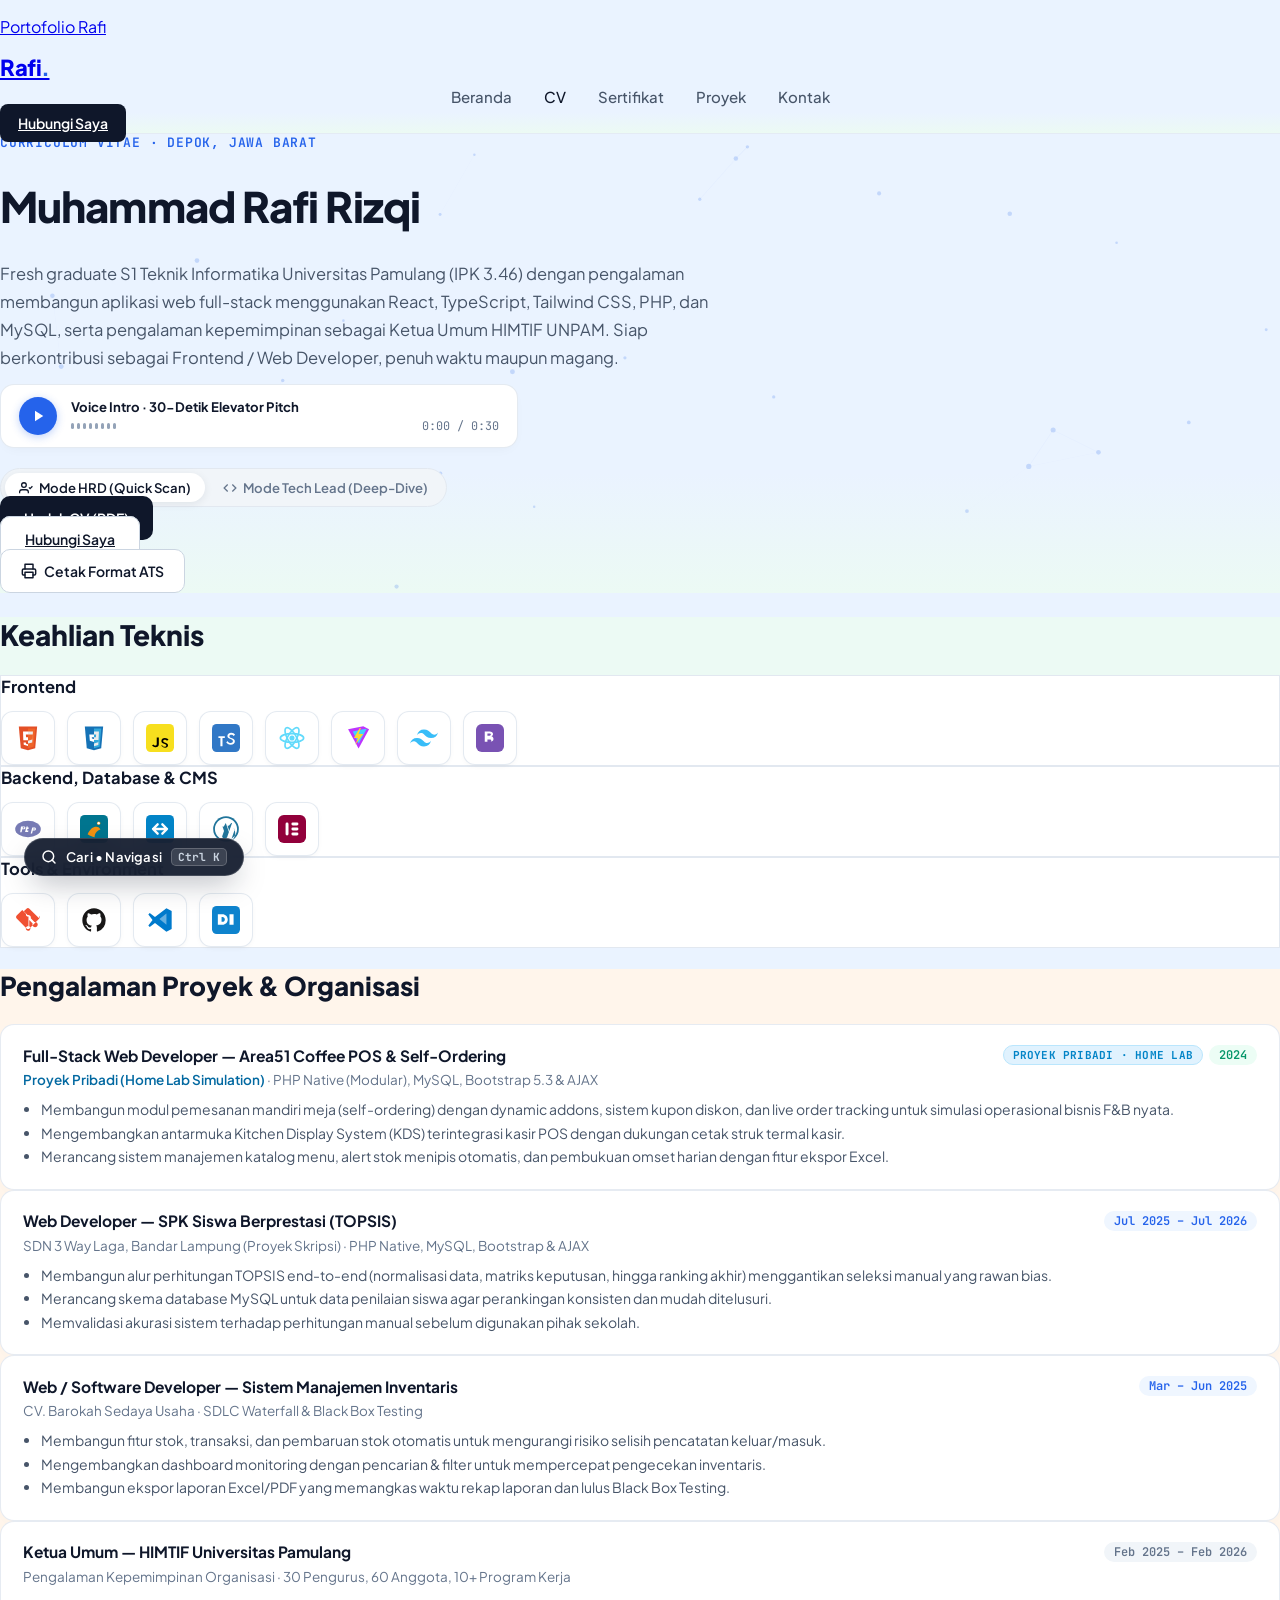
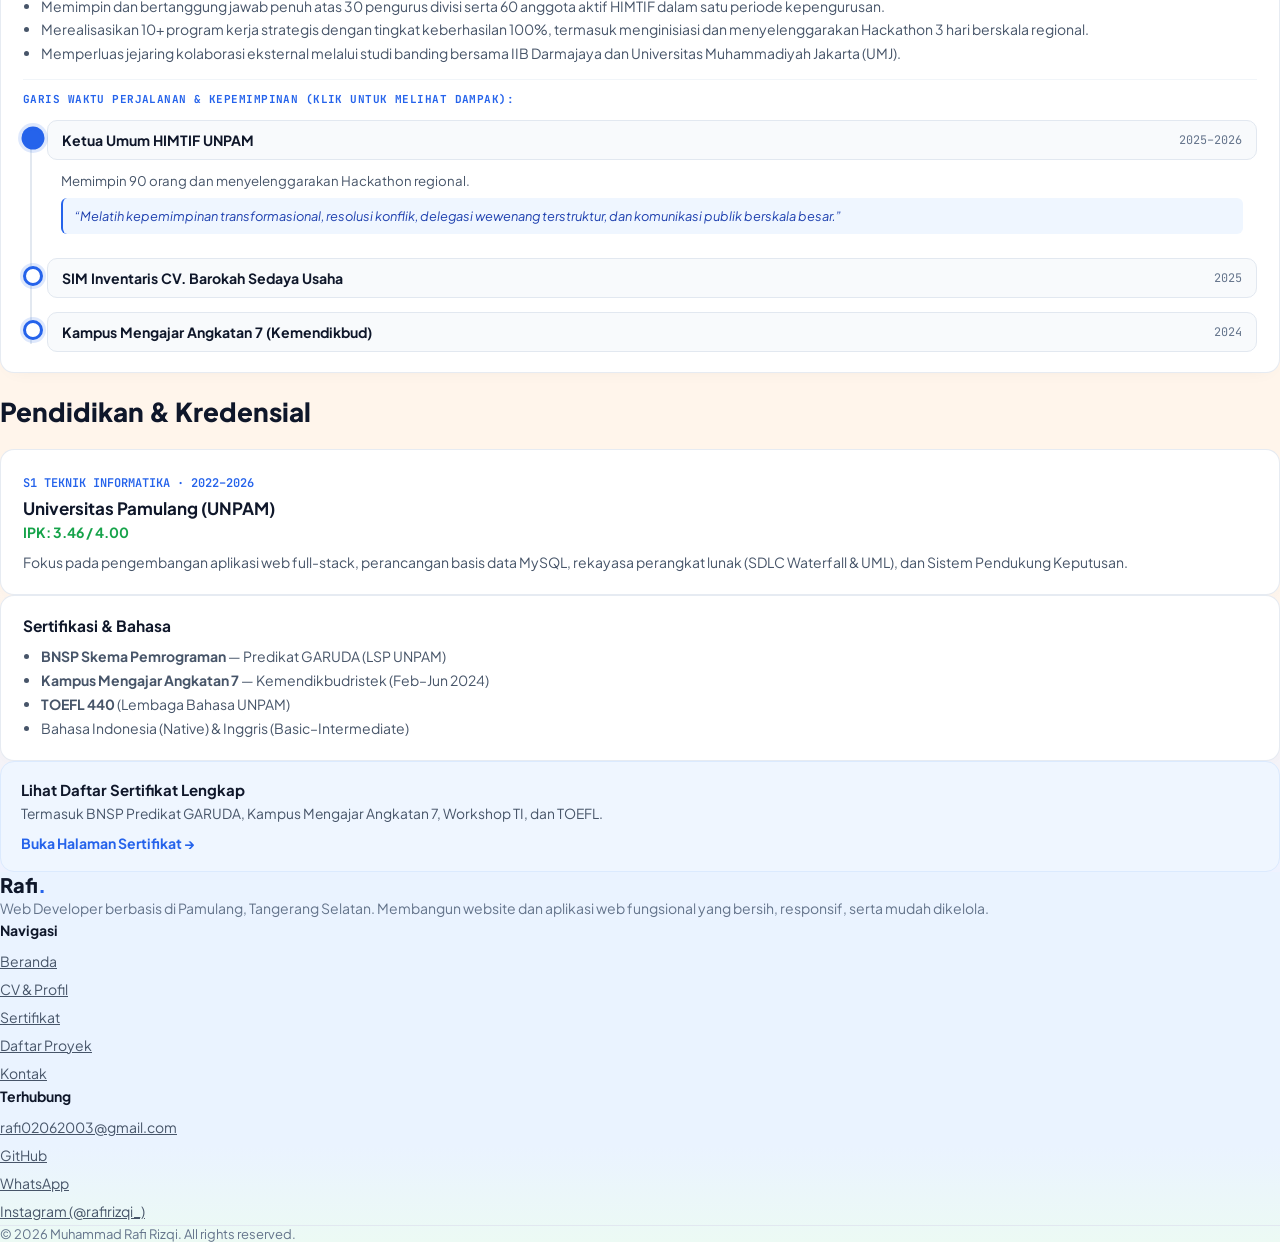
==== cv/index.html @ 4357267f "chore: remove header location/clock and tidy up spotlight search styling & copy" ====
<!DOCTYPE html>
<html lang="en-US" prefix="og: https://ogp.me/ns#">
<head>
	<meta charset="UTF-8" />
	<meta name="viewport" content="width=device-width, initial-scale=1" />
	<link rel="profile" href="http://gmpg.org/xfn/11" />
	<link rel="pingback" href="/xmlrpc.php" />
	<!-- Core Web Vitals Resource Hints -->
<link rel="preconnect" href="https://fonts.googleapis.com">
<link rel="preconnect" href="https://fonts.gstatic.com" crossorigin>
<link rel="dns-prefetch" href="https://fonts.googleapis.com">
<link rel="dns-prefetch" href="https://fonts.gstatic.com">
	
<!-- Search Engine Optimization by Rank Math - https://rankmath.com/ -->
<title>CV Muhammad Rafi Rizqi — Web Developer | S1 Teknik Informatika UNPAM</title>
<meta name="description" content="Curriculum Vitae &amp; unduh PDF CV Muhammad Rafi Rizqi: S1 Teknik Informatika UNPAM (IPK 3.46), Sertifikasi BNSP GARUDA, Ketua Umum HIMTIF UNPAM, proyek TOPSIS &amp; Sistem Inventaris."/>
<meta name="robots" content="index, follow, max-snippet:-1, max-video-preview:-1, max-image-preview:large"/>
<link rel="canonical" href="/cv/" />
<meta property="og:locale" content="en_US" />
<meta property="og:type" content="article" />
<meta property="og:title" content="CV Muhammad Rafi Rizqi — Web Developer | S1 Teknik Informatika UNPAM" />
<meta property="og:description" content="Curriculum Vitae &amp; unduh PDF CV Muhammad Rafi Rizqi: S1 Teknik Informatika UNPAM (IPK 3.46), Sertifikasi BNSP GARUDA, Ketua Umum HIMTIF UNPAM, proyek TOPSIS &amp; Sistem Inventaris." />
<meta property="og:url" content="/cv/" />
<meta property="og:site_name" content="Portofolio Rafi" />
<meta property="og:updated_time" content="2026-11-18T15:49:20+00:00" />
<meta property="og:image" content="/assets/img/og-preview-banner.jpg" />
<meta property="og:image:alt" content="CV Web Developer" />
<meta property="article:published_time" content="2026-11-17T18:08:34+00:00" />
<meta property="article:modified_time" content="2026-11-18T15:49:20+00:00" />
<meta name="twitter:card" content="summary_large_image" />
<meta name="twitter:title" content="CV Muhammad Rafi Rizqi — Web Developer | S1 Teknik Informatika UNPAM" />
<meta name="twitter:description" content="Curriculum Vitae &amp; unduh PDF CV Muhammad Rafi Rizqi: S1 Teknik Informatika UNPAM (IPK 3.46), Sertifikasi BNSP GARUDA, Ketua Umum HIMTIF UNPAM, proyek TOPSIS &amp; Sistem Inventaris." />
<meta name="twitter:image" content="/assets/img/og-preview-banner.jpg" />
<meta name="twitter:label1" content="Time to read" />
<meta name="twitter:data1" content="1 minute" />
<script type="application/ld+json" class="rank-math-schema">{"@context":"https://schema.org","@graph":[{"@type":["Person","Organization"],"@id":"/#person","name":"Portofolio Rafi"},{"@type":"WebSite","@id":"/#website","url":"/","name":"Portofolio Rafi","publisher":{"@id":"/#person"},"inLanguage":"en-US"},{"@type":"WebPage","@id":"/cv/#webpage","url":"/cv/","name":"CV Muhammad Rafi Rizqi \u2014 Web Developer | S1 Teknik Informatika UNPAM","datePublished":"2026-11-17T18:08:34+00:00","dateModified":"2026-11-18T15:49:20+00:00","isPartOf":{"@id":"/#website"},"inLanguage":"en-US"},{"@type":"Person","@id":"/author/admin/","name":"admin","url":"/author/admin/","image":{"@type":"ImageObject","@id":"https://secure.gravatar.com/avatar/5894414a38f3be27356d2033044eb460e3cb6f6b1414ca6891a041b45cb1608e?s=96&amp;d=mm&amp;r=g","url":"https://secure.gravatar.com/avatar/5894414a38f3be27356d2033044eb460e3cb6f6b1414ca6891a041b45cb1608e?s=96&amp;d=mm&amp;r=g","caption":"admin","inLanguage":"en-US"},"sameAs":["/"]},{"@type":"Article","headline":"CV Muhammad Rafi Rizqi \u2014 Web Developer | S1 Teknik Informatika UNPAM","keywords":"CV Web Developer","datePublished":"2026-11-17T18:08:34+00:00","dateModified":"2026-11-18T15:49:20+00:00","author":{"@id":"/author/admin/","name":"admin"},"publisher":{"@id":"/#person"},"description":"Curriculum Vitae &amp; unduh PDF CV Muhammad Rafi Rizqi: S1 Teknik Informatika UNPAM (IPK 3.46), Sertifikasi BNSP GARUDA, Ketua Umum HIMTIF UNPAM, proyek TOPSIS &amp; Sistem Inventaris.","name":"CV Muhammad Rafi Rizqi \u2014 Web Developer | S1 Teknik Informatika UNPAM","@id":"/cv/#richSnippet","isPartOf":{"@id":"/cv/#webpage"},"inLanguage":"en-US","mainEntityOfPage":{"@id":"/cv/#webpage"}}]}</script>
<!-- /Rank Math WordPress SEO plugin -->

<link rel='dns-prefetch' href='//fonts.googleapis.com' />
<link rel="alternate" type="application/rss+xml" title="Portofolio Rafi &raquo; Feed" href="/feed/" />
<link rel="alternate" type="application/rss+xml" title="Portofolio Rafi &raquo; Comments Feed" href="/comments/feed/" />
<link rel="alternate" title="oEmbed (JSON)" type="application/json+oembed" href="/wp-json/oembed/1.0/embed?url=cv%2F" />
<link rel="alternate" title="oEmbed (XML)" type="text/xml+oembed" href="/wp-json/oembed/1.0/embed?url=cv%2F&#038;format=xml" />
<!-- Favicon Suite (SVG Scalable) -->
<link rel="icon" type="image/svg+xml" href="/assets/img/favicon-rafi.svg">
<link rel="apple-touch-icon" href="/assets/img/rafi-portrait-asli.jpg">

<!-- Open Graph / WhatsApp / LinkedIn Rich Preview (v2.2.0) -->
<meta property="og:image" content="/assets/img/og-preview-banner.jpg">
<meta property="og:image:secure_url" content="/assets/img/og-preview-banner.jpg">
<meta property="og:image:width" content="1200">
<meta property="og:image:height" content="630">
<meta property="og:image:alt" content="CV &amp; Resume — Muhammad Rafi Rizqi | Web Developer">
<meta property="og:image:type" content="image/jpeg">
<meta property="og:locale" content="id_ID">

<!-- Twitter Card Large Image -->
<meta name="twitter:card" content="summary_large_image">
<meta name="twitter:image" content="/assets/img/og-preview-banner.jpg">
	<style id="wp-img-auto-sizes-contain-inline-css">
img:is([sizes=auto i],[sizes^="auto," i]){contain-intrinsic-size:3000px 1500px}
/*# sourceURL=wp-img-auto-sizes-contain-inline-css */
</style>
<link rel='stylesheet' id='hfe-widgets-style-css' href='/assets/vendor/hfe/widget-frontend.css?ver=2.9.8' media='all' />
<style id="wp-emoji-styles-inline-css">

	img.wp-smiley, img.emoji {
		display: inline !important;
		border: none !important;
		box-shadow: none !important;
		height: 1em !important;
		width: 1em !important;
		margin: 0 0.07em !important;
		vertical-align: -0.1em !important;
		background: none !important;
		padding: 0 !important;
	}
/*# sourceURL=wp-emoji-styles-inline-css */
</style>
<style id="global-styles-inline-css">
:root{--wp--preset--aspect-ratio--square: 1;--wp--preset--aspect-ratio--4-3: 4/3;--wp--preset--aspect-ratio--3-4: 3/4;--wp--preset--aspect-ratio--3-2: 3/2;--wp--preset--aspect-ratio--2-3: 2/3;--wp--preset--aspect-ratio--16-9: 16/9;--wp--preset--aspect-ratio--9-16: 9/16;--wp--preset--color--black: #000000;--wp--preset--color--cyan-bluish-gray: #abb8c3;--wp--preset--color--white: #ffffff;--wp--preset--color--pale-pink: #f78da7;--wp--preset--color--vivid-red: #cf2e2e;--wp--preset--color--luminous-vivid-orange: #ff6900;--wp--preset--color--luminous-vivid-amber: #fcb900;--wp--preset--color--light-green-cyan: #7bdcb5;--wp--preset--color--vivid-green-cyan: #00d084;--wp--preset--color--pale-cyan-blue: #8ed1fc;--wp--preset--color--vivid-cyan-blue: #0693e3;--wp--preset--color--vivid-purple: #9b51e0;--wp--preset--gradient--vivid-cyan-blue-to-vivid-purple: linear-gradient(135deg,rgb(6,147,227) 0%,rgb(155,81,224) 100%);--wp--preset--gradient--light-green-cyan-to-vivid-green-cyan: linear-gradient(135deg,rgb(122,220,180) 0%,rgb(0,208,130) 100%);--wp--preset--gradient--luminous-vivid-amber-to-luminous-vivid-orange: linear-gradient(135deg,rgb(252,185,0) 0%,rgb(255,105,0) 100%);--wp--preset--gradient--luminous-vivid-orange-to-vivid-red: linear-gradient(135deg,rgb(255,105,0) 0%,rgb(207,46,46) 100%);--wp--preset--gradient--very-light-gray-to-cyan-bluish-gray: linear-gradient(135deg,rgb(238,238,238) 0%,rgb(169,184,195) 100%);--wp--preset--gradient--cool-to-warm-spectrum: linear-gradient(135deg,rgb(74,234,220) 0%,rgb(151,120,209) 20%,rgb(207,42,186) 40%,rgb(238,44,130) 60%,rgb(251,105,98) 80%,rgb(254,248,76) 100%);--wp--preset--gradient--blush-light-purple: linear-gradient(135deg,rgb(255,206,236) 0%,rgb(152,150,240) 100%);--wp--preset--gradient--blush-bordeaux: linear-gradient(135deg,rgb(254,205,165) 0%,rgb(254,45,45) 50%,rgb(107,0,62) 100%);--wp--preset--gradient--luminous-dusk: linear-gradient(135deg,rgb(255,203,112) 0%,rgb(199,81,192) 50%,rgb(65,88,208) 100%);--wp--preset--gradient--pale-ocean: linear-gradient(135deg,rgb(255,245,203) 0%,rgb(182,227,212) 50%,rgb(51,167,181) 100%);--wp--preset--gradient--electric-grass: linear-gradient(135deg,rgb(202,248,128) 0%,rgb(113,206,126) 100%);--wp--preset--gradient--midnight: linear-gradient(135deg,rgb(2,3,129) 0%,rgb(40,116,252) 100%);--wp--preset--font-size--small: 13px;--wp--preset--font-size--medium: 20px;--wp--preset--font-size--large: 36px;--wp--preset--font-size--x-large: 42px;--wp--preset--spacing--20: 0.44rem;--wp--preset--spacing--30: 0.67rem;--wp--preset--spacing--40: 1rem;--wp--preset--spacing--50: 1.5rem;--wp--preset--spacing--60: 2.25rem;--wp--preset--spacing--70: 3.38rem;--wp--preset--spacing--80: 5.06rem;--wp--preset--shadow--natural: 6px 6px 9px rgba(0, 0, 0, 0.2);--wp--preset--shadow--deep: 12px 12px 50px rgba(0, 0, 0, 0.4);--wp--preset--shadow--sharp: 6px 6px 0px rgba(0, 0, 0, 0.2);--wp--preset--shadow--outlined: 6px 6px 0px -3px rgb(255, 255, 255), 6px 6px rgb(0, 0, 0);--wp--preset--shadow--crisp: 6px 6px 0px rgb(0, 0, 0);}.wp-block-button{--wp--preset--dimension--25: 25%;--wp--preset--dimension--50: 50%;--wp--preset--dimension--75: 75%;--wp--preset--dimension--100: 100%;}:root { --wp--style--global--content-size: 800px;--wp--style--global--wide-size: 1200px; }:where(body) { margin: 0; }.wp-site-blocks > .alignleft { float: left; margin-right: 2em; }.wp-site-blocks > .alignright { float: right; margin-left: 2em; }.wp-site-blocks > .aligncenter { justify-content: center; margin-left: auto; margin-right: auto; }:where(.wp-site-blocks) > * { margin-block-start: 24px; margin-block-end: 0; }:where(.wp-site-blocks) > :first-child { margin-block-start: 0; }:where(.wp-site-blocks) > :last-child { margin-block-end: 0; }:root { --wp--style--block-gap: 24px; }:root :where(.is-layout-flow) > :first-child{margin-block-start: 0;}:root :where(.is-layout-flow) > :last-child{margin-block-end: 0;}:root :where(.is-layout-flow) > *{margin-block-start: 24px;margin-block-end: 0;}:root :where(.is-layout-constrained) > :first-child{margin-block-start: 0;}:root :where(.is-layout-constrained) > :last-child{margin-block-end: 0;}:root :where(.is-layout-constrained) > *{margin-block-start: 24px;margin-block-end: 0;}:root :where(.is-layout-flex){gap: 24px;}:root :where(.is-layout-grid){gap: 24px;}.is-layout-flow > .alignleft{float: left;margin-inline-start: 0;margin-inline-end: 2em;}.is-layout-flow > .alignright{float: right;margin-inline-start: 2em;margin-inline-end: 0;}.is-layout-flow > .aligncenter{margin-left: auto !important;margin-right: auto !important;}.is-layout-constrained > .alignleft{float: left;margin-inline-start: 0;margin-inline-end: 2em;}.is-layout-constrained > .alignright{float: right;margin-inline-start: 2em;margin-inline-end: 0;}.is-layout-constrained > .aligncenter{margin-left: auto !important;margin-right: auto !important;}.is-layout-constrained > :where(:not(.alignleft):not(.alignright):not(.alignfull)){max-width: var(--wp--style--global--content-size);margin-left: auto !important;margin-right: auto !important;}.is-layout-constrained > .alignwide{max-width: var(--wp--style--global--wide-size);}body .is-layout-flex{display: flex;}.is-layout-flex{flex-wrap: wrap;align-items: center;}.is-layout-flex > :is(*, div){margin: 0;}body .is-layout-grid{display: grid;}.is-layout-grid > :is(*, div){margin: 0;}body{padding-top: 0px;padding-right: 0px;padding-bottom: 0px;padding-left: 0px;}:root :where(.wp-element-button, .wp-block-button__link){background-color: #32373c;border-width: 0;color: #fff;font-family: inherit;font-size: inherit;font-style: inherit;font-weight: inherit;letter-spacing: inherit;line-height: inherit;padding-top: calc(0.667em + 2px);padding-right: calc(1.333em + 2px);padding-bottom: calc(0.667em + 2px);padding-left: calc(1.333em + 2px);text-decoration: none;text-transform: inherit;}.has-black-color{color: var(--wp--preset--color--black) !important;}.has-cyan-bluish-gray-color{color: var(--wp--preset--color--cyan-bluish-gray) !important;}.has-white-color{color: var(--wp--preset--color--white) !important;}.has-pale-pink-color{color: var(--wp--preset--color--pale-pink) !important;}.has-vivid-red-color{color: var(--wp--preset--color--vivid-red) !important;}.has-luminous-vivid-orange-color{color: var(--wp--preset--color--luminous-vivid-orange) !important;}.has-luminous-vivid-amber-color{color: var(--wp--preset--color--luminous-vivid-amber) !important;}.has-light-green-cyan-color{color: var(--wp--preset--color--light-green-cyan) !important;}.has-vivid-green-cyan-color{color: var(--wp--preset--color--vivid-green-cyan) !important;}.has-pale-cyan-blue-color{color: var(--wp--preset--color--pale-cyan-blue) !important;}.has-vivid-cyan-blue-color{color: var(--wp--preset--color--vivid-cyan-blue) !important;}.has-vivid-purple-color{color: var(--wp--preset--color--vivid-purple) !important;}.has-black-background-color{background-color: var(--wp--preset--color--black) !important;}.has-cyan-bluish-gray-background-color{background-color: var(--wp--preset--color--cyan-bluish-gray) !important;}.has-white-background-color{background-color: var(--wp--preset--color--white) !important;}.has-pale-pink-background-color{background-color: var(--wp--preset--color--pale-pink) !important;}.has-vivid-red-background-color{background-color: var(--wp--preset--color--vivid-red) !important;}.has-luminous-vivid-orange-background-color{background-color: var(--wp--preset--color--luminous-vivid-orange) !important;}.has-luminous-vivid-amber-background-color{background-color: var(--wp--preset--color--luminous-vivid-amber) !important;}.has-light-green-cyan-background-color{background-color: var(--wp--preset--color--light-green-cyan) !important;}.has-vivid-green-cyan-background-color{background-color: var(--wp--preset--color--vivid-green-cyan) !important;}.has-pale-cyan-blue-background-color{background-color: var(--wp--preset--color--pale-cyan-blue) !important;}.has-vivid-cyan-blue-background-color{background-color: var(--wp--preset--color--vivid-cyan-blue) !important;}.has-vivid-purple-background-color{background-color: var(--wp--preset--color--vivid-purple) !important;}.has-black-border-color{border-color: var(--wp--preset--color--black) !important;}.has-cyan-bluish-gray-border-color{border-color: var(--wp--preset--color--cyan-bluish-gray) !important;}.has-white-border-color{border-color: var(--wp--preset--color--white) !important;}.has-pale-pink-border-color{border-color: var(--wp--preset--color--pale-pink) !important;}.has-vivid-red-border-color{border-color: var(--wp--preset--color--vivid-red) !important;}.has-luminous-vivid-orange-border-color{border-color: var(--wp--preset--color--luminous-vivid-orange) !important;}.has-luminous-vivid-amber-border-color{border-color: var(--wp--preset--color--luminous-vivid-amber) !important;}.has-light-green-cyan-border-color{border-color: var(--wp--preset--color--light-green-cyan) !important;}.has-vivid-green-cyan-border-color{border-color: var(--wp--preset--color--vivid-green-cyan) !important;}.has-pale-cyan-blue-border-color{border-color: var(--wp--preset--color--pale-cyan-blue) !important;}.has-vivid-cyan-blue-border-color{border-color: var(--wp--preset--color--vivid-cyan-blue) !important;}.has-vivid-purple-border-color{border-color: var(--wp--preset--color--vivid-purple) !important;}.has-vivid-cyan-blue-to-vivid-purple-gradient-background{background: var(--wp--preset--gradient--vivid-cyan-blue-to-vivid-purple) !important;}.has-light-green-cyan-to-vivid-green-cyan-gradient-background{background: var(--wp--preset--gradient--light-green-cyan-to-vivid-green-cyan) !important;}.has-luminous-vivid-amber-to-luminous-vivid-orange-gradient-background{background: var(--wp--preset--gradient--luminous-vivid-amber-to-luminous-vivid-orange) !important;}.has-luminous-vivid-orange-to-vivid-red-gradient-background{background: var(--wp--preset--gradient--luminous-vivid-orange-to-vivid-red) !important;}.has-very-light-gray-to-cyan-bluish-gray-gradient-background{background: var(--wp--preset--gradient--very-light-gray-to-cyan-bluish-gray) !important;}.has-cool-to-warm-spectrum-gradient-background{background: var(--wp--preset--gradient--cool-to-warm-spectrum) !important;}.has-blush-light-purple-gradient-background{background: var(--wp--preset--gradient--blush-light-purple) !important;}.has-blush-bordeaux-gradient-background{background: var(--wp--preset--gradient--blush-bordeaux) !important;}.has-luminous-dusk-gradient-background{background: var(--wp--preset--gradient--luminous-dusk) !important;}.has-pale-ocean-gradient-background{background: var(--wp--preset--gradient--pale-ocean) !important;}.has-electric-grass-gradient-background{background: var(--wp--preset--gradient--electric-grass) !important;}.has-midnight-gradient-background{background: var(--wp--preset--gradient--midnight) !important;}.has-small-font-size{font-size: var(--wp--preset--font-size--small) !important;}.has-medium-font-size{font-size: var(--wp--preset--font-size--medium) !important;}.has-large-font-size{font-size: var(--wp--preset--font-size--large) !important;}.has-x-large-font-size{font-size: var(--wp--preset--font-size--x-large) !important;}
:root :where(.wp-block-icon svg){width: 24px;}
:root :where(.wp-block-pullquote){font-size: 1.5em;line-height: 1.6;}
/*# sourceURL=global-styles-inline-css */
</style>
<link rel='stylesheet' id='contact-form-7-css' href='/assets/vendor/cf7/styles.css?ver=6.2.5' media='all' />
<link rel='stylesheet' id='rafi-portfolio-core-css' href='/assets/css/style.css' media='all' />
<link rel='stylesheet' id='hfe-style-css' href='/assets/vendor/hfe/header-footer-elementor.css?ver=2.9.8' media='all' />
<link rel='stylesheet' id='elementor-frontend-css' href='/assets/vendor/elementor/css/frontend.min.css?ver=4.4.1' media='all' />
<style id="elementor-frontend-inline-css">
.e-heading-base a, .e-paragraph-base a { all: unset; cursor: pointer; }.elementor :where(.e-svg-base) { width: var(--e-svg-width, 65px); height: var(--e-svg-height, 65px); }form[data-element_type="e-form"].form-state-success [data-element_type="e-form-success-message"],form[data-element_type="e-form"].form-state-error [data-element_type="e-form-error-message"]{ display: block; }.elementor-edit-mode [data-element_type="e-form-success-message"]:is(.elementor-element-editable, :has(.elementor-element-editable), :has(> .elementor-empty-view)),.elementor-edit-mode [data-element_type="e-form-error-message"]:is(.elementor-element-editable, :has(.elementor-element-editable), :has(> .elementor-empty-view)){ display: block; }.e-background-video { position: relative; overflow: hidden; }.e-background-video__media { position: absolute; inset: 0; width: 100%; height: 100%; object-fit: cover; pointer-events: none; z-index: 0; }.e-background-video__content { position: relative; z-index: 1; flex: 1 1 auto; }.elementor-edit-mode .e-background-video__content.e-atomic-element:has(> .elementor-empty-view) { display: flex; flex-direction: column; flex: 1 1 auto; min-height: 0; }.elementor-edit-mode .e-background-video__content.e-atomic-element:has(> .elementor-empty-view) > .elementor-empty-view.elementor-empty-view { position: relative; flex: 1 1 auto; min-height: 120px; height: auto; width: 100%; }.elementor-edit-mode .e-background-video__content.e-atomic-element:has(> .elementor-empty-view) > .elementor-empty-view > .elementor-first-add { position: absolute; inset: 0; width: 100%; height: 100%; }.e-background-video__controls { z-index: 2; }.e-background-video__play, .e-background-video__pause { appearance: none; -webkit-appearance: none; }.e-background-video.e-background-video--playing .e-background-video__play { display: none; }.e-background-video.e-background-video--paused .e-background-video__pause { display: none; }.e-background-video:not(.e-background-video--playing):not(.e-background-video--paused) .e-background-video__controls,.e-background-video:not(.e-background-video--playing):not(.e-background-video--paused) .e-background-video__play,.e-background-video:not(.e-background-video--playing):not(.e-background-video--paused) .e-background-video__pause { display: none; }.e-accordion-item-header-base { list-style: none; }.e-accordion-item-header-base::-webkit-details-marker { display: none; }.e-accordion-item-base { interpolate-size: allow-keywords; }.e-accordion-item-base::details-content {block-size: 0; overflow: hidden;transition: block-size .3s ease, content-visibility .3s ease allow-discrete;}.e-accordion-item-base[open]::details-content { block-size: auto; }.e-accordion-item-icon-base, .e-accordion-item-icon-open-base { --e-svg-width: auto; --e-svg-height: 100%; }:where(.e-accordion-item-icon-base, .e-accordion-item-icon-open-base) .e-svg-base { max-width: 100%; }.e-accordion-item-icon-base.e-accordion-item-icon-base .e-svg-base svg, .e-accordion-item-icon-open-base.e-accordion-item-icon-open-base .e-svg-base svg { width: auto !important; }.e-accordion-item-icon-base svg, .e-accordion-item-icon-open-base svg { transition: transform .3s ease; }.e-accordion-item-base:not([open]) > summary :is(.e-accordion-item-icon-base, .e-accordion-item-icon-open-base) svg { transform: rotate(var(--e-accordion-icon-rotation-closed)); }.e-accordion-item-base[open] > summary :is(.e-accordion-item-icon-base, .e-accordion-item-icon-open-base) svg { transform: rotate(var(--e-accordion-icon-rotation, 180deg)); }.e-accordion-item-header-base.e-accordion-item-header-base:has(> .e-accordion-item-icon-open-base) { display: grid; grid-template-columns: minmax(0, 1fr) auto; align-items: center; }.e-accordion-item-header-base:has(> .e-accordion-item-icon-open-base) > .e-accordion-item-title-base { grid-column: 1; grid-row: 1; }.e-accordion-item-header-base:has(> .e-accordion-item-icon-open-base) > :is(.e-accordion-item-icon-base, .e-accordion-item-icon-open-base) { grid-column: 2; grid-row: 1; }.e-accordion-item-base .e-accordion-item-icon-open-base.e-accordion-item-icon-open-base { visibility: hidden; }.e-accordion-item-base[open] > summary .e-accordion-item-icon-open-base { visibility: visible; }.e-accordion-item-base[open] > summary:has(.e-accordion-item-icon-open-base) .e-accordion-item-icon-base { visibility: hidden; }.e-list-item-marker-base { --e-svg-width: 0.6em; --e-svg-height: 0.6em; }:where(.e-list-item-marker-base) .e-svg-base { flex-shrink: 0; }.e-list-item-marker-base .e-svg-base svg { display: block; }
/*# sourceURL=elementor-frontend-inline-css */
</style>
<link rel='stylesheet' id='elementor-post-7-css' href='/assets/css/pages/post-7.css?ver=1795165751' media='all' />
<link rel='stylesheet' id='widget-heading-css' href='/assets/vendor/elementor/css/widget-heading.min.css?ver=4.4.1' media='all' />
<link rel='stylesheet' id='elementor-post-19-css' href='/assets/css/pages/post-19.css?ver=1795263481' media='all' />
<link rel='stylesheet' id='base-desktop-css' href='/assets/css/pages/base-desktop.css?ver=6b000e39dfae8' media='all' />
<link rel='stylesheet' id='base-mobile-css' href='/assets/css/pages/base-mobile.css?ver=6b000e39dfae8' media='(max-width:767px)' />
<link rel='stylesheet' id='elementor-post-29-css' href='/assets/css/pages/post-29.css?ver=1795165755' media='all' />
<link rel='stylesheet' id='elementor-post-32-css' href='/assets/css/pages/post-32.css?ver=1795165755' media='all' />
<link rel='stylesheet' id='hello-elementor-css' href='/assets/vendor/elementor/reset.css' media='all' />
<link rel='stylesheet' id='hello-elementor-theme-style-css' href='/assets/vendor/elementor/theme.css' media='all' />
<link rel='stylesheet' id='hello-elementor-header-footer-css' href='/assets/vendor/elementor/header-footer.css' media='all' />
<link rel='stylesheet' id='hfe-elementor-icons-css' href='/assets/vendor/elementor/eicons/css/elementor-icons.min.css?ver=5.34.0' media='all' />
<link rel='stylesheet' id='hfe-icons-list-css' href='/assets/vendor/elementor/css/widget-icon-list.min.css?ver=3.24.3' media='all' />
<link rel='stylesheet' id='hfe-social-icons-css' href='/assets/vendor/elementor/css/widget-social-icons.min.css?ver=3.24.0' media='all' />
<link rel='stylesheet' id='hfe-social-share-icons-brands-css' href='/assets/vendor/font-awesome/css/brands.css?ver=5.15.3' media='all' />
<link rel='stylesheet' id='hfe-social-share-icons-fontawesome-css' href='/assets/vendor/font-awesome/css/fontawesome.css?ver=5.15.3' media='all' />
<link rel='stylesheet' id='hfe-nav-menu-icons-css' href='/assets/vendor/font-awesome/css/solid.css?ver=5.15.3' media='all' />
<link rel='stylesheet' id='rafi-google-fonts-css' href='https://fonts.googleapis.com/css2?family=JetBrains+Mono:wght@400;500;600&#038;family=Plus+Jakarta+Sans:wght@400;500;600;700;800&#038;display=swap' media='all' />
<link rel='stylesheet' id='hello-elementor-child-style-css' href='/assets/css/child-theme.css' media='all' />
<link rel='stylesheet' id='elementor-gf-plusjakartasans-css' href='https://fonts.googleapis.com/css?family=Plus+Jakarta+Sans:100,100italic,200,200italic,300,300italic,400,400italic,500,500italic,600,600italic,700,700italic,800,800italic,900,900italic&#038;display=swap' media='all' />
<link rel='stylesheet' id='elementor-gf-jetbrainsmono-css' href='https://fonts.googleapis.com/css?family=JetBrains+Mono:100,100italic,200,200italic,300,300italic,400,400italic,500,500italic,600,600italic,700,700italic,800,800italic,900,900italic&#038;display=swap' media='all' />
<script id="jquery-core-js" src="/assets/vendor/jquery/jquery.min.js?ver=3.7.1"></script>
<script id="jquery-migrate-js" src="/assets/vendor/jquery/jquery-migrate.min.js?ver=3.4.1"></script>
<script id="jquery-js-after">
!function($){"use strict";$(document).ready(function(){$(this).scrollTop()>100&&$(".hfe-scroll-to-top-wrap").removeClass("hfe-scroll-to-top-hide"),$(window).scroll(function(){$(this).scrollTop()<100?$(".hfe-scroll-to-top-wrap").fadeOut(300):$(".hfe-scroll-to-top-wrap").fadeIn(300)}),$(".hfe-scroll-to-top-wrap").on("click",function(){$("html, body").animate({scrollTop:0},300);return!1})})}(jQuery);
!function($){'use strict';$(document).ready(function(){var bar=$('.hfe-reading-progress-bar');if(!bar.length)return;$(window).on('scroll',function(){var s=$(window).scrollTop(),d=$(document).height()-$(window).height(),p=d? s/d*100:0;bar.css('width',p+'%')});});}(jQuery);
//# sourceURL=jquery-js-after
</script>
<link rel="alternate" title="JSON" type="application/json" href="/wp-json/wp/v2/pages/19" />


<meta name="generator" content="Elementor 4.4.1; features: e_font_icon_svg, additional_custom_breakpoints; settings: css_print_method-external, google_font-enabled, font_display-swap">
			<style>
				.e-con.e-parent:nth-of-type(n+4):not(.e-lazyloaded):not(.e-no-lazyload),
				.e-con.e-parent:nth-of-type(n+4):not(.e-lazyloaded):not(.e-no-lazyload) * {
					background-image: none !important;
				}
				@media screen and (max-height: 1024px) {
					.e-con.e-parent:nth-of-type(n+3):not(.e-lazyloaded):not(.e-no-lazyload),
					.e-con.e-parent:nth-of-type(n+3):not(.e-lazyloaded):not(.e-no-lazyload) * {
						background-image: none !important;
					}
				}
				@media screen and (max-height: 640px) {
					.e-con.e-parent:nth-of-type(n+2):not(.e-lazyloaded):not(.e-no-lazyload),
					.e-con.e-parent:nth-of-type(n+2):not(.e-lazyloaded):not(.e-no-lazyload) * {
						background-image: none !important;
					}
				}
			</style>
			
<!-- JSON-LD SEO Structured Data (Rafi Portfolio Core v2.2.0) -->
<script type="application/ld+json">{
    "@context": "https://schema.org",
    "@graph": [
        {
            "@type": "Person",
            "@id": "/#person",
            "name": "Muhammad Rafi Rizqi",
            "alternateName": [
                "Rafi",
                "Muhammad Rafi"
            ],
            "url": "/",
            "image": {
                "@type": "ImageObject",
                "url": "/assets/img/rafi-portrait-asli.jpg",
                "caption": "Muhammad Rafi Rizqi — Web Developer & Software Engineer"
            },
            "jobTitle": "Web Developer & Software Engineer",
            "description": "Web Developer & Mahasiswa S1 Teknik Informatika Universitas Pamulang. Spesialisasi dalam sistem web modular PHP/MySQL, POS kasir, manajemen inventaris, dan solusi WordPress performa tinggi.",
            "nationality": "ID",
            "address": {
                "@type": "PostalAddress",
                "addressLocality": "Depok",
                "addressRegion": "Jawa Barat",
                "addressCountry": "ID"
            },
            "alumniOf": {
                "@type": "EducationalOrganization",
                "name": "Universitas Pamulang",
                "department": "Teknik Informatika (S1)",
                "url": "https://unpam.ac.id"
            },
            "sameAs": [
                "https://github.com/RafiRizqi"
            ],
            "knowsAbout": [
                "Web Development",
                "PHP",
                "MySQL",
                "JavaScript",
                "TypeScript",
                "React",
                "WordPress",
                "Elementor",
                "Bootstrap 5",
                "REST API",
                "Point of Sale Systems",
                "Inventory Management Systems",
                "Decision Support Systems (TOPSIS)"
            ],
            "hasCredential": [
                {
                    "@type": "EducationalOccupationalCredential",
                    "name": "Sertifikasi Kompetensi BNSP — Skema Pemrograman (Predikat GARUDA)",
                    "credentialCategory": "Professional Certification",
                    "recognizedBy": {
                        "@type": "Organization",
                        "name": "Badan Nasional Sertifikasi Profesi (BNSP) & LSP Universitas Pamulang"
                    },
                    "validFrom": "2025"
                },
                {
                    "@type": "EducationalOccupationalCredential",
                    "name": "Kampus Mengajar Angkatan 7 — SDN 3 Way Laga",
                    "credentialCategory": "National Educational Program Certification",
                    "recognizedBy": {
                        "@type": "GovernmentOrganization",
                        "name": "Kementerian Pendidikan, Kebudayaan, Riset, dan Teknologi Republik Indonesia"
                    },
                    "validFrom": "2024"
                },
                {
                    "@type": "EducationalOccupationalCredential",
                    "name": "Sertifikat — Ketua Umum HIMTIF UNPAM",
                    "credentialCategory": "Leadership & Organizational Certification",
                    "recognizedBy": {
                        "@type": "EducationalOrganization",
                        "name": "Himpunan Mahasiswa Teknik Informatika & Universitas Pamulang"
                    },
                    "validFrom": "2024"
                },
                {
                    "@type": "EducationalOccupationalCredential",
                    "name": "Tes Kemampuan Bahasa Inggris (TOEFL — Skor 440)",
                    "credentialCategory": "Language Proficiency Certification",
                    "recognizedBy": {
                        "@type": "EducationalOrganization",
                        "name": "Lembaga Bahasa Universitas Pamulang"
                    },
                    "validFrom": "2025"
                }
            ]
        },
        {
            "@type": "WebSite",
            "@id": "/#website",
            "url": "/",
            "name": "Portofolio Muhammad Rafi Rizqi",
            "description": "Portofolio resmi Muhammad Rafi Rizqi — Web Developer & Mahasiswa S1 Teknik Informatika Universitas Pamulang.",
            "publisher": {
                "@id": "/#person"
            },
            "inLanguage": "id-ID"
        }
    ]
}</script>
</head>

<body class="wp-singular page-template-default page page-id-19 wp-embed-responsive wp-theme-hello-elementor wp-child-theme-hello-elementor-child ehf-header ehf-footer ehf-template-hello-elementor ehf-stylesheet-hello-elementor-child hello-elementor-default elementor-default elementor-kit-7 elementor-page elementor-page-19">
	<!-- Reading / Scroll Progress Bar -->
	<div id="rf-progress-bar" class="rf-progress-bar" aria-hidden="true"></div>
		<style id="hfe-skip-link-style">
		.hfe-skip-link{position:absolute;width:1px;height:1px;margin:-1px;padding:0;border:0;overflow:hidden;clip:rect(0,0,0,0);clip-path:inset(50%);white-space:nowrap;}
		.hfe-skip-link:focus{position:fixed;top:0;inset-inline-start:0;width:auto;height:auto;margin:0;padding:0.75em 1.5em;overflow:visible;clip:auto;clip-path:none;white-space:normal;z-index:100000;background:#fff;color:#0073aa;font-size:14px;text-decoration:underline;border-radius:0 0 3px 0;outline:2px solid #0073aa;outline-offset:-2px;}
	</style>
	<a class="hfe-skip-link" href="#content">Skip to main content</a><div id="page" class="hfeed site">

		<header id="masthead" itemscope="itemscope" itemtype="https://schema.org/WPHeader">
			<p class="main-title bhf-hidden" itemprop="headline"><a href="/" title="Portofolio Rafi" rel="home">Portofolio Rafi</a></p>
			<style>.elementor-29 .elementor-element.elementor-element-33d2d24{--display:flex;--flex-direction:row;--container-widget-width:calc( ( 1 - var( --container-widget-flex-grow ) ) * 100% );--container-widget-height:100%;--container-widget-flex-grow:1;--container-widget-align-self:stretch;--flex-wrap-mobile:wrap;--justify-content:space-between;--align-items:center;--flex-wrap:nowrap;border-style:solid;--border-style:solid;border-width:0px 0px 1px 0px;--border-top-width:0px;--border-right-width:0px;--border-bottom-width:1px;--border-left-width:0px;border-color:#E2E8F0;--border-color:#E2E8F0;--padding-top:14px;--padding-bottom:14px;--padding-left:24px;--padding-right:24px;}.elementor-29 .elementor-element.elementor-element-33d2d24:not(.elementor-motion-effects-element-type-background), .elementor-29 .elementor-element.elementor-element-33d2d24 > .elementor-motion-effects-container > .elementor-motion-effects-layer{background-color:#FFFFFF;}.elementor-widget-heading .elementor-heading-title{font-family:var( --e-global-typography-primary-font-family ), Sans-serif;font-weight:var( --e-global-typography-primary-font-weight );color:var( --e-global-color-primary );}.elementor-29 .elementor-element.elementor-element-130a1e7 .elementor-heading-title{font-family:"Plus Jakarta Sans", Sans-serif;font-size:22px;font-weight:800;letter-spacing:-0.5px;color:#0F172A;}.elementor-widget-navigation-menu .menu-item a.hfe-menu-item.elementor-button{background-color:var( --e-global-color-accent );font-family:var( --e-global-typography-accent-font-family ), Sans-serif;font-weight:var( --e-global-typography-accent-font-weight );}.elementor-widget-navigation-menu .menu-item a.hfe-menu-item.elementor-button:hover{background-color:var( --e-global-color-accent );}.elementor-widget-navigation-menu a.hfe-menu-item, .elementor-widget-navigation-menu a.hfe-sub-menu-item{font-family:var( --e-global-typography-primary-font-family ), Sans-serif;font-weight:var( --e-global-typography-primary-font-weight );}.elementor-widget-navigation-menu .menu-item a.hfe-menu-item, .elementor-widget-navigation-menu .sub-menu a.hfe-sub-menu-item{color:var( --e-global-color-text );}.elementor-widget-navigation-menu .menu-item a.hfe-menu-item:hover,
								.elementor-widget-navigation-menu .sub-menu a.hfe-sub-menu-item:hover,
								.elementor-widget-navigation-menu .menu-item.current-menu-item a.hfe-menu-item,
								.elementor-widget-navigation-menu .menu-item a.hfe-menu-item.highlighted,
								.elementor-widget-navigation-menu .menu-item a.hfe-menu-item:focus{color:var( --e-global-color-accent );}.elementor-widget-navigation-menu .hfe-nav-menu-layout:not(.hfe-pointer__framed) .menu-item.parent a.hfe-menu-item:before,
								.elementor-widget-navigation-menu .hfe-nav-menu-layout:not(.hfe-pointer__framed) .menu-item.parent a.hfe-menu-item:after{background-color:var( --e-global-color-accent );}.elementor-widget-navigation-menu .hfe-nav-menu-layout:not(.hfe-pointer__framed) .menu-item.parent .sub-menu .hfe-has-submenu-container a:after{background-color:var( --e-global-color-accent );}.elementor-widget-navigation-menu .hfe-pointer__framed .menu-item.parent a.hfe-menu-item:before,
								.elementor-widget-navigation-menu .hfe-pointer__framed .menu-item.parent a.hfe-menu-item:after{border-color:var( --e-global-color-accent );}
							.elementor-widget-navigation-menu .sub-menu li a.hfe-sub-menu-item,
							.elementor-widget-navigation-menu nav.hfe-dropdown li a.hfe-sub-menu-item,
							.elementor-widget-navigation-menu nav.hfe-dropdown li a.hfe-menu-item,
							.elementor-widget-navigation-menu nav.hfe-dropdown-expandible li a.hfe-menu-item,
							.elementor-widget-navigation-menu nav.hfe-dropdown-expandible li a.hfe-sub-menu-item{font-family:var( --e-global-typography-accent-font-family ), Sans-serif;font-weight:var( --e-global-typography-accent-font-weight );}.elementor-29 .elementor-element.elementor-element-6644b5c .menu-item a.hfe-menu-item{padding-left:16px;padding-right:16px;}.elementor-29 .elementor-element.elementor-element-6644b5c .menu-item a.hfe-sub-menu-item{padding-left:calc( 16px + 20px );padding-right:16px;}.elementor-29 .elementor-element.elementor-element-6644b5c .hfe-nav-menu__layout-vertical .menu-item ul ul a.hfe-sub-menu-item{padding-left:calc( 16px + 40px );padding-right:16px;}.elementor-29 .elementor-element.elementor-element-6644b5c .hfe-nav-menu__layout-vertical .menu-item ul ul ul a.hfe-sub-menu-item{padding-left:calc( 16px + 60px );padding-right:16px;}.elementor-29 .elementor-element.elementor-element-6644b5c .hfe-nav-menu__layout-vertical .menu-item ul ul ul ul a.hfe-sub-menu-item{padding-left:calc( 16px + 80px );padding-right:16px;}.elementor-29 .elementor-element.elementor-element-6644b5c .menu-item a.hfe-menu-item, .elementor-29 .elementor-element.elementor-element-6644b5c .menu-item a.hfe-sub-menu-item{padding-top:8px;padding-bottom:8px;}.elementor-29 .elementor-element.elementor-element-6644b5c ul.sub-menu{width:220px;}.elementor-29 .elementor-element.elementor-element-6644b5c .sub-menu a.hfe-sub-menu-item,
						 .elementor-29 .elementor-element.elementor-element-6644b5c nav.hfe-dropdown li a.hfe-menu-item,
						 .elementor-29 .elementor-element.elementor-element-6644b5c nav.hfe-dropdown li a.hfe-sub-menu-item,
						 .elementor-29 .elementor-element.elementor-element-6644b5c nav.hfe-dropdown-expandible li a.hfe-menu-item,
						 .elementor-29 .elementor-element.elementor-element-6644b5c nav.hfe-dropdown-expandible li a.hfe-sub-menu-item{padding-top:15px;padding-bottom:15px;}.elementor-29 .elementor-element.elementor-element-6644b5c .hfe-nav-menu__toggle{margin:0 auto;}.elementor-29 .elementor-element.elementor-element-6644b5c a.hfe-menu-item, .elementor-29 .elementor-element.elementor-element-6644b5c a.hfe-sub-menu-item{font-family:"Plus Jakarta Sans", Sans-serif;font-size:15px;font-weight:500;}.elementor-29 .elementor-element.elementor-element-6644b5c .menu-item a.hfe-menu-item, .elementor-29 .elementor-element.elementor-element-6644b5c .sub-menu a.hfe-sub-menu-item{color:#475569;}.elementor-29 .elementor-element.elementor-element-6644b5c .menu-item a.hfe-menu-item:hover,
								.elementor-29 .elementor-element.elementor-element-6644b5c .sub-menu a.hfe-sub-menu-item:hover,
								.elementor-29 .elementor-element.elementor-element-6644b5c .menu-item.current-menu-item a.hfe-menu-item,
								.elementor-29 .elementor-element.elementor-element-6644b5c .menu-item a.hfe-menu-item.highlighted,
								.elementor-29 .elementor-element.elementor-element-6644b5c .menu-item a.hfe-menu-item:focus{color:#2563EB;}.elementor-29 .elementor-element.elementor-element-6644b5c .menu-item.current-menu-item a.hfe-menu-item,
								.elementor-29 .elementor-element.elementor-element-6644b5c .menu-item.current-menu-ancestor a.hfe-menu-item{color:#0F172A;}.elementor-29 .elementor-element.elementor-element-6644b5c .sub-menu a.hfe-sub-menu-item,
								.elementor-29 .elementor-element.elementor-element-6644b5c .elementor-menu-toggle,
								.elementor-29 .elementor-element.elementor-element-6644b5c nav.hfe-dropdown li a.hfe-menu-item,
								.elementor-29 .elementor-element.elementor-element-6644b5c nav.hfe-dropdown li a.hfe-sub-menu-item,
								.elementor-29 .elementor-element.elementor-element-6644b5c nav.hfe-dropdown-expandible li a.hfe-menu-item,
								.elementor-29 .elementor-element.elementor-element-6644b5c nav.hfe-dropdown-expandible li a.hfe-sub-menu-item{color:#0F172A;}.elementor-29 .elementor-element.elementor-element-6644b5c .sub-menu,
								.elementor-29 .elementor-element.elementor-element-6644b5c nav.hfe-dropdown,
								.elementor-29 .elementor-element.elementor-element-6644b5c nav.hfe-dropdown-expandible,
								.elementor-29 .elementor-element.elementor-element-6644b5c nav.hfe-dropdown .menu-item a.hfe-menu-item,
								.elementor-29 .elementor-element.elementor-element-6644b5c nav.hfe-dropdown .menu-item a.hfe-sub-menu-item{background-color:#fff;}.elementor-29 .elementor-element.elementor-element-6644b5c .sub-menu li.menu-item:not(:last-child),
						.elementor-29 .elementor-element.elementor-element-6644b5c nav.hfe-dropdown li.menu-item:not(:last-child),
						.elementor-29 .elementor-element.elementor-element-6644b5c nav.hfe-dropdown-expandible li.menu-item:not(:last-child){border-bottom-style:solid;border-bottom-color:#c4c4c4;border-bottom-width:1px;}.elementor-29 .elementor-element.elementor-element-6644b5c div.hfe-nav-menu-icon{color:#0F172A;}.elementor-29 .elementor-element.elementor-element-6644b5c div.hfe-nav-menu-icon svg{fill:#0F172A;}.elementor-widget-button .elementor-button{background-color:var( --e-global-color-accent );font-family:var( --e-global-typography-accent-font-family ), Sans-serif;font-weight:var( --e-global-typography-accent-font-weight );}.elementor-29 .elementor-element.elementor-element-6680aa3 .elementor-button{background-color:#0F172A;font-family:"Plus Jakarta Sans", Sans-serif;font-size:14px;font-weight:600;fill:#FFFFFF;color:#FFFFFF;border-radius:8px 8px 8px 8px;padding:10px 18px 10px 18px;}.elementor-29 .elementor-element.elementor-element-6680aa3 .elementor-button:hover, .elementor-29 .elementor-element.elementor-element-6680aa3 .elementor-button:focus{background-color:#2563EB;}:root{--page-title-display:none;}@media(max-width:767px){.elementor-29 .elementor-element.elementor-element-33d2d24{--padding-top:12px;--padding-bottom:12px;--padding-left:16px;--padding-right:16px;}}@media(min-width:768px){.elementor-29 .elementor-element.elementor-element-33d2d24{--content-width:1140px;}}</style>		<div data-elementor-type="wp-page" data-elementor-id="29" class="elementor elementor-29">
				<div class="elementor-element elementor-element-33d2d24 e-con-boxed e-flex e-con e-parent" data-id="33d2d24" data-element_type="container" data-e-type="container" data-settings="{&quot;background_background&quot;:&quot;classic&quot;}">
					<div class="e-con-inner">
				<div class="elementor-element elementor-element-130a1e7 elementor-widget elementor-widget-heading" data-id="130a1e7" data-element_type="widget" data-e-type="widget" data-widget_type="heading.default">
					<div class="elementor-heading-title elementor-size-default"><a href="/">Rafi<span style="color:#2563EB">.</span></a></div>				</div>
				<div class="elementor-element elementor-element-6644b5c hfe-nav-menu__align-center hfe-nav-menu__breakpoint-tablet hfe-submenu-icon-arrow hfe-submenu-animation-none hfe-link-redirect-child elementor-widget elementor-widget-navigation-menu" data-id="6644b5c" data-element_type="widget" data-e-type="widget" data-settings="{&quot;padding_horizontal_menu_item&quot;:{&quot;unit&quot;:&quot;px&quot;,&quot;size&quot;:16,&quot;sizes&quot;:[]},&quot;padding_vertical_menu_item&quot;:{&quot;unit&quot;:&quot;px&quot;,&quot;size&quot;:8,&quot;sizes&quot;:[]},&quot;padding_horizontal_menu_item_tablet&quot;:{&quot;unit&quot;:&quot;px&quot;,&quot;size&quot;:&quot;&quot;,&quot;sizes&quot;:[]},&quot;padding_horizontal_menu_item_mobile&quot;:{&quot;unit&quot;:&quot;px&quot;,&quot;size&quot;:&quot;&quot;,&quot;sizes&quot;:[]},&quot;padding_vertical_menu_item_tablet&quot;:{&quot;unit&quot;:&quot;px&quot;,&quot;size&quot;:&quot;&quot;,&quot;sizes&quot;:[]},&quot;padding_vertical_menu_item_mobile&quot;:{&quot;unit&quot;:&quot;px&quot;,&quot;size&quot;:&quot;&quot;,&quot;sizes&quot;:[]},&quot;menu_space_between&quot;:{&quot;unit&quot;:&quot;px&quot;,&quot;size&quot;:&quot;&quot;,&quot;sizes&quot;:[]},&quot;menu_space_between_tablet&quot;:{&quot;unit&quot;:&quot;px&quot;,&quot;size&quot;:&quot;&quot;,&quot;sizes&quot;:[]},&quot;menu_space_between_mobile&quot;:{&quot;unit&quot;:&quot;px&quot;,&quot;size&quot;:&quot;&quot;,&quot;sizes&quot;:[]},&quot;menu_row_space&quot;:{&quot;unit&quot;:&quot;px&quot;,&quot;size&quot;:&quot;&quot;,&quot;sizes&quot;:[]},&quot;menu_row_space_tablet&quot;:{&quot;unit&quot;:&quot;px&quot;,&quot;size&quot;:&quot;&quot;,&quot;sizes&quot;:[]},&quot;menu_row_space_mobile&quot;:{&quot;unit&quot;:&quot;px&quot;,&quot;size&quot;:&quot;&quot;,&quot;sizes&quot;:[]},&quot;dropdown_border_radius&quot;:{&quot;unit&quot;:&quot;px&quot;,&quot;top&quot;:&quot;&quot;,&quot;right&quot;:&quot;&quot;,&quot;bottom&quot;:&quot;&quot;,&quot;left&quot;:&quot;&quot;,&quot;isLinked&quot;:true},&quot;dropdown_border_radius_tablet&quot;:{&quot;unit&quot;:&quot;px&quot;,&quot;top&quot;:&quot;&quot;,&quot;right&quot;:&quot;&quot;,&quot;bottom&quot;:&quot;&quot;,&quot;left&quot;:&quot;&quot;,&quot;isLinked&quot;:true},&quot;dropdown_border_radius_mobile&quot;:{&quot;unit&quot;:&quot;px&quot;,&quot;top&quot;:&quot;&quot;,&quot;right&quot;:&quot;&quot;,&quot;bottom&quot;:&quot;&quot;,&quot;left&quot;:&quot;&quot;,&quot;isLinked&quot;:true},&quot;width_dropdown_item&quot;:{&quot;unit&quot;:&quot;px&quot;,&quot;size&quot;:&quot;220&quot;,&quot;sizes&quot;:[]},&quot;width_dropdown_item_tablet&quot;:{&quot;unit&quot;:&quot;px&quot;,&quot;size&quot;:&quot;&quot;,&quot;sizes&quot;:[]},&quot;width_dropdown_item_mobile&quot;:{&quot;unit&quot;:&quot;px&quot;,&quot;size&quot;:&quot;&quot;,&quot;sizes&quot;:[]},&quot;padding_horizontal_dropdown_item&quot;:{&quot;unit&quot;:&quot;px&quot;,&quot;size&quot;:&quot;&quot;,&quot;sizes&quot;:[]},&quot;padding_horizontal_dropdown_item_tablet&quot;:{&quot;unit&quot;:&quot;px&quot;,&quot;size&quot;:&quot;&quot;,&quot;sizes&quot;:[]},&quot;padding_horizontal_dropdown_item_mobile&quot;:{&quot;unit&quot;:&quot;px&quot;,&quot;size&quot;:&quot;&quot;,&quot;sizes&quot;:[]},&quot;padding_vertical_dropdown_item&quot;:{&quot;unit&quot;:&quot;px&quot;,&quot;size&quot;:15,&quot;sizes&quot;:[]},&quot;padding_vertical_dropdown_item_tablet&quot;:{&quot;unit&quot;:&quot;px&quot;,&quot;size&quot;:&quot;&quot;,&quot;sizes&quot;:[]},&quot;padding_vertical_dropdown_item_mobile&quot;:{&quot;unit&quot;:&quot;px&quot;,&quot;size&quot;:&quot;&quot;,&quot;sizes&quot;:[]},&quot;distance_from_menu&quot;:{&quot;unit&quot;:&quot;px&quot;,&quot;size&quot;:&quot;&quot;,&quot;sizes&quot;:[]},&quot;distance_from_menu_tablet&quot;:{&quot;unit&quot;:&quot;px&quot;,&quot;size&quot;:&quot;&quot;,&quot;sizes&quot;:[]},&quot;distance_from_menu_mobile&quot;:{&quot;unit&quot;:&quot;px&quot;,&quot;size&quot;:&quot;&quot;,&quot;sizes&quot;:[]},&quot;toggle_size&quot;:{&quot;unit&quot;:&quot;px&quot;,&quot;size&quot;:&quot;&quot;,&quot;sizes&quot;:[]},&quot;toggle_size_tablet&quot;:{&quot;unit&quot;:&quot;px&quot;,&quot;size&quot;:&quot;&quot;,&quot;sizes&quot;:[]},&quot;toggle_size_mobile&quot;:{&quot;unit&quot;:&quot;px&quot;,&quot;size&quot;:&quot;&quot;,&quot;sizes&quot;:[]},&quot;toggle_border_width&quot;:{&quot;unit&quot;:&quot;px&quot;,&quot;size&quot;:&quot;&quot;,&quot;sizes&quot;:[]},&quot;toggle_border_width_tablet&quot;:{&quot;unit&quot;:&quot;px&quot;,&quot;size&quot;:&quot;&quot;,&quot;sizes&quot;:[]},&quot;toggle_border_width_mobile&quot;:{&quot;unit&quot;:&quot;px&quot;,&quot;size&quot;:&quot;&quot;,&quot;sizes&quot;:[]},&quot;toggle_border_radius&quot;:{&quot;unit&quot;:&quot;px&quot;,&quot;size&quot;:&quot;&quot;,&quot;sizes&quot;:[]},&quot;toggle_border_radius_tablet&quot;:{&quot;unit&quot;:&quot;px&quot;,&quot;size&quot;:&quot;&quot;,&quot;sizes&quot;:[]},&quot;toggle_border_radius_mobile&quot;:{&quot;unit&quot;:&quot;px&quot;,&quot;size&quot;:&quot;&quot;,&quot;sizes&quot;:[]}}" data-widget_type="navigation-menu.default">
				<div class="elementor-widget-container">
								<div class="hfe-nav-menu hfe-layout-horizontal hfe-nav-menu-layout horizontal hfe-pointer__none" data-layout="horizontal">
				<div role="button" class="hfe-nav-menu__toggle elementor-clickable" tabindex="0" aria-label="Menu Toggle">
					<span class="screen-reader-text">Menu</span>
					<div class="hfe-nav-menu-icon">
						<svg aria-hidden="true"  class="e-font-icon-svg e-fas-align-justify" viewBox="0 0 448 512" xmlns="http://www.w3.org/2000/svg"><path d="M432 416H16a16 16 0 0 0-16 16v32a16 16 0 0 0 16 16h416a16 16 0 0 0 16-16v-32a16 16 0 0 0-16-16zm0-128H16a16 16 0 0 0-16 16v32a16 16 0 0 0 16 16h416a16 16 0 0 0 16-16v-32a16 16 0 0 0-16-16zm0-128H16a16 16 0 0 0-16 16v32a16 16 0 0 0 16 16h416a16 16 0 0 0 16-16v-32a16 16 0 0 0-16-16zm0-128H16A16 16 0 0 0 0 48v32a16 16 0 0 0 16 16h416a16 16 0 0 0 16-16V48a16 16 0 0 0-16-16z"></path></svg>					</div>
				</div>
				<nav class="hfe-nav-menu__layout-horizontal hfe-nav-menu__submenu-arrow" data-toggle-icon="&lt;svg aria-hidden=&quot;true&quot; tabindex=&quot;0&quot; class=&quot;e-font-icon-svg e-fas-align-justify&quot; viewBox=&quot;0 0 448 512&quot; xmlns=&quot;http://www.w3.org/2000/svg&quot;&gt;&lt;path d=&quot;M432 416H16a16 16 0 0 0-16 16v32a16 16 0 0 0 16 16h416a16 16 0 0 0 16-16v-32a16 16 0 0 0-16-16zm0-128H16a16 16 0 0 0-16 16v32a16 16 0 0 0 16 16h416a16 16 0 0 0 16-16v-32a16 16 0 0 0-16-16zm0-128H16a16 16 0 0 0-16 16v32a16 16 0 0 0 16 16h416a16 16 0 0 0 16-16v-32a16 16 0 0 0-16-16zm0-128H16A16 16 0 0 0 0 48v32a16 16 0 0 0 16 16h416a16 16 0 0 0 16-16V48a16 16 0 0 0-16-16z&quot;&gt;&lt;/path&gt;&lt;/svg&gt;" data-close-icon="&lt;svg aria-hidden=&quot;true&quot; tabindex=&quot;0&quot; class=&quot;e-font-icon-svg e-far-window-close&quot; viewBox=&quot;0 0 512 512&quot; xmlns=&quot;http://www.w3.org/2000/svg&quot;&gt;&lt;path d=&quot;M464 32H48C21.5 32 0 53.5 0 80v352c0 26.5 21.5 48 48 48h416c26.5 0 48-21.5 48-48V80c0-26.5-21.5-48-48-48zm0 394c0 3.3-2.7 6-6 6H54c-3.3 0-6-2.7-6-6V86c0-3.3 2.7-6 6-6h404c3.3 0 6 2.7 6 6v340zM356.5 194.6L295.1 256l61.4 61.4c4.6 4.6 4.6 12.1 0 16.8l-22.3 22.3c-4.6 4.6-12.1 4.6-16.8 0L256 295.1l-61.4 61.4c-4.6 4.6-12.1 4.6-16.8 0l-22.3-22.3c-4.6-4.6-4.6-12.1 0-16.8l61.4-61.4-61.4-61.4c-4.6-4.6-4.6-12.1 0-16.8l22.3-22.3c4.6-4.6 12.1-4.6 16.8 0l61.4 61.4 61.4-61.4c4.6-4.6 12.1-4.6 16.8 0l22.3 22.3c4.7 4.6 4.7 12.1 0 16.8z&quot;&gt;&lt;/path&gt;&lt;/svg&gt;" data-full-width="yes">
					<ul id="menu-1-6644b5c" class="hfe-nav-menu"><li id="menu-item-23" class="menu-item menu-item-type-post_type menu-item-object-page menu-item-home parent hfe-creative-menu"><a href="/" class = "hfe-menu-item">Beranda</a></li>
<li id="menu-item-24" class="menu-item menu-item-type-post_type menu-item-object-page current-menu-item page_item page-item-19 current_page_item parent hfe-creative-menu"><a href="/cv/" class = "hfe-menu-item">CV</a></li>
<li id="menu-item-25" class="menu-item menu-item-type-post_type menu-item-object-page parent hfe-creative-menu"><a href="/sertifikat/" class = "hfe-menu-item">Sertifikat</a></li>
<li id="menu-item-26" class="menu-item menu-item-type-post_type menu-item-object-page parent hfe-creative-menu"><a href="/proyek/" class = "hfe-menu-item">Proyek</a></li>
<li id="menu-item-27" class="menu-item menu-item-type-post_type menu-item-object-page parent hfe-creative-menu"><a href="/kontak/" class = "hfe-menu-item">Kontak</a></li>
</ul> 
				</nav>
			</div>
							</div>
				</div>
				<div class="elementor-element elementor-element-6680aa3 elementor-hidden-tablet elementor-hidden-mobile elementor-widget elementor-widget-button" data-id="6680aa3" data-element_type="widget" data-e-type="widget" data-widget_type="button.default">
										<a class="elementor-button elementor-button-link elementor-size-sm" href="/kontak/">
						<span class="elementor-button-content-wrapper">
									<span class="elementor-button-text">Hubungi Saya</span>
					</span>
					</a>
								</div>
					</div>
				</div>
				</div>
				</header>

	
<main id="content" class="site-main post-19 page type-page status-publish hentry">

	
	<div class="page-content">
				<div data-elementor-type="wp-page" data-elementor-id="19" class="elementor elementor-19">
				<div class="elementor-element elementor-element-d2e514d e-con-boxed e-flex e-con e-parent" data-id="d2e514d" data-element_type="container" data-e-type="container">
					<div class="e-con-inner">
				<div class="elementor-element elementor-element-588e406 elementor-widget elementor-widget-heading" data-id="588e406" data-element_type="widget" data-e-type="widget" data-widget_type="heading.default">
					<div class="elementor-heading-title elementor-size-default">CURRICULUM VITAE · DEPOK, JAWA BARAT</div>				</div>
				<div class="elementor-element elementor-element-3149d8b elementor-widget elementor-widget-heading" data-id="3149d8b" data-element_type="widget" data-e-type="widget" data-widget_type="heading.default">
					<h1 class="elementor-heading-title elementor-size-default">Muhammad Rafi Rizqi</h1>				</div>
				<div class="elementor-element elementor-element-0415eea elementor-widget elementor-widget-text-editor" data-id="0415eea" data-element_type="widget" data-e-type="widget" data-widget_type="text-editor.default">
									<p style="margin:0;max-width:720px;font-size:16.5px;line-height:1.7;color:#475569;">Fresh graduate S1 Teknik Informatika Universitas Pamulang (IPK 3.46) dengan pengalaman membangun aplikasi web full-stack menggunakan React, TypeScript, Tailwind CSS, PHP, dan MySQL, serta pengalaman kepemimpinan sebagai Ketua Umum HIMTIF UNPAM. Siap berkontribusi sebagai Frontend / Web Developer, penuh waktu maupun magang.</p>
<div class="rf-voice-card" id="rf-voice-intro">
	<button type="button" class="rf-voice-play-btn" aria-label="Putar Audio Elevator Pitch">
		<svg viewBox="0 0 24 24" width="18" height="18" fill="currentColor"><path d="M8 5v14l11-7z"/></svg>
	</button>
	<div class="rf-voice-info">
		<span class="rf-voice-label">Voice Intro · 30-Detik Elevator Pitch</span>
		<div class="rf-voice-meta">
			<div class="rf-voice-waves">
				<span class="rf-wave-bar"></span>
				<span class="rf-wave-bar"></span>
				<span class="rf-wave-bar"></span>
				<span class="rf-wave-bar"></span>
				<span class="rf-wave-bar"></span>
				<span class="rf-wave-bar"></span>
				<span class="rf-wave-bar"></span>
				<span class="rf-wave-bar"></span>
			</div>
			<span class="rf-voice-time">0:00 / 0:30</span>
		</div>
	</div>
	<audio preload="none"><source src="/assets/audio/rafi-voice-intro.mp3" type="audio/mpeg"></audio>
</div>

<div class="rf-cv-mode-bar" role="group" aria-label="Mode Tampilan CV">
	<button type="button" class="rf-mode-btn is-active" data-mode="recruiter" aria-pressed="true">
		<svg viewBox="0 0 24 24" width="14" height="14" fill="none" stroke="currentColor" stroke-width="2.2"><path d="M16 21v-2a4 4 0 0 0-4-4H5a4 4 0 0 0-4 4v2"/><circle cx="8.5" cy="7" r="4"/><polyline points="17 11 19 13 23 9"/></svg>
		<span>Mode HRD (Quick Scan)</span>
	</button>
	<button type="button" class="rf-mode-btn" data-mode="tech" aria-pressed="false">
		<svg viewBox="0 0 24 24" width="14" height="14" fill="none" stroke="currentColor" stroke-width="2.2"><polyline points="16 18 22 12 16 6"/><polyline points="8 6 2 12 8 18"/></svg>
		<span>Mode Tech Lead (Deep-Dive)</span>
	</button>
</div>
								</div>
		<div class="elementor-element elementor-element-04b939f e-con-full e-flex e-con e-child" data-id="04b939f" data-element_type="container" data-e-type="container">
				<div class="elementor-element elementor-element-031cd9e elementor-widget elementor-widget-button" data-id="031cd9e" data-element_type="widget" data-e-type="widget" data-widget_type="button.default">
										<a class="elementor-button elementor-button-link elementor-size-sm" href="/assets/docs/CV-Muhammad-Rafi-Rizqi.pdf" target="_blank" rel="noopener">
						<span class="elementor-button-content-wrapper">
									<span class="elementor-button-text">Unduh CV (PDF)</span>
					</span>
					</a>
								</div>
				<div class="elementor-element elementor-element-e867e4f elementor-widget elementor-widget-button" data-id="e867e4f" data-element_type="widget" data-e-type="widget" data-widget_type="button.default">
										<a class="elementor-button elementor-button-link elementor-size-sm" href="/kontak/" target="_blank" rel="noopener">
						<span class="elementor-button-content-wrapper">
									<span class="elementor-button-text">Hubungi Saya</span>
					</span>
					</a>
								</div>
				<div class="elementor-element elementor-element-rf_print_ats_widget elementor-widget elementor-widget-html" data-id="rf_print_ats_widget" data-element_type="widget" data-e-type="widget" data-widget_type="html.default">
					
<button type="button" class="rf-btn-print-ats" style="display:inline-flex;align-items:center;gap:7px;background:#FFFFFF;border:1px solid #CBD5E1;color:#0F172A;font-family:'Plus Jakarta Sans',sans-serif;font-size:14px;font-weight:600;padding:12px 20px;border-radius:10px;cursor:pointer;transition:all 0.2s ease;">
	<svg viewBox="0 0 24 24" width="16" height="16" fill="none" stroke="currentColor" stroke-width="2.2" stroke-linecap="round" stroke-linejoin="round"><polyline points="6 9 6 2 18 2 18 9"></polyline><path d="M6 18H4a2 2 0 0 1-2-2v-5a2 2 0 0 1 2-2h16a2 2 0 0 1 2 2v5a2 2 0 0 1-2 2h-2"></path><rect x="6" y="14" width="12" height="8"></rect></svg>
	<span>Cetak Format ATS</span>
</button>
				</div>
				</div>
					</div>
				</div>
		<div class="elementor-element elementor-element-fc6c3c2 e-con-boxed e-flex e-con e-parent" data-id="fc6c3c2" data-element_type="container" data-e-type="container">
					<div class="e-con-inner">
				<div class="elementor-element elementor-element-2ae9ddb elementor-widget elementor-widget-heading" data-id="2ae9ddb" data-element_type="widget" data-e-type="widget" data-widget_type="heading.default">
					<h2 class="elementor-heading-title elementor-size-default">Keahlian Teknis</h2>				</div>
		<div class="elementor-element elementor-element-2baa6bc e-con-full e-flex e-con e-child" data-id="2baa6bc" data-element_type="container" data-e-type="container">
		<div class="elementor-element elementor-element-1736e12 e-con-full e-flex e-con e-child" data-id="1736e12" data-element_type="container" data-e-type="container" data-settings="{&quot;background_background&quot;:&quot;classic&quot;}">
				<div class="elementor-element elementor-element-fcfdb6f elementor-widget elementor-widget-text-editor" data-id="fcfdb6f" data-element_type="widget" data-e-type="widget" data-widget_type="text-editor.default">
									<h3 style="margin:0 0 14px;font-size:16.5px;color:#0F172A;font-weight:700;">Frontend</h3>
<div class="rf-tech-logo-grid">
	<div class="rf-tech-logo-tile" data-tooltip="HTML5" title="HTML5" aria-label="HTML5">
		<svg viewBox="0 0 24 24" fill="none"><path d="M4.136 2.062L5.808 20.787L11.986 22.5L18.176 20.787L19.848 2.062H4.136Z" fill="#E34F26"/><path d="M12 20.732V3.791H18.232L16.828 19.444L12 20.732Z" fill="#EF652A"/><path d="M7.747 6.467H12V8.922H10.158L10.373 11.378H12V13.833H7.962L7.747 6.467ZM12 16.294V18.775L8.384 17.778L8.215 15.867H10.22L10.312 16.922L12 17.378V16.294Z" fill="white"/><path d="M16.253 6.467H12V8.922H16.038L15.654 13.256L12 14.289V16.77L15.616 15.772L16.253 6.467Z" fill="#EBEBEB"/></svg>
	</div>
	<div class="rf-tech-logo-tile" data-tooltip="CSS3" title="CSS3" aria-label="CSS3">
		<svg viewBox="0 0 24 24" fill="none"><path d="M4.136 2.062L5.808 20.787L11.986 22.5L18.176 20.787L19.848 2.062H4.136Z" fill="#1572B6"/><path d="M12 20.732V3.791H18.232L16.828 19.444L12 20.732Z" fill="#33A9DC"/><path d="M12 6.467H7.747L8.438 14.289L12 15.322V12.839L10.22 12.333L10.128 11.278H12V8.922H7.962L7.747 6.467H12V6.467Z" fill="white"/><path d="M16.253 6.467H12V8.922H13.842L13.627 11.278H12V13.733H15.785L15.616 15.644L12 16.642V19.122L15.654 18.089L16.253 6.467Z" fill="#EBEBEB"/></svg>
	</div>
	<div class="rf-tech-logo-tile" data-tooltip="JavaScript" title="JavaScript" aria-label="JavaScript">
		<svg viewBox="0 0 24 24"><rect width="24" height="24" rx="4" fill="#F7DF1E"/><path d="M6.5 17.5c.3.5.7.9 1.4.9.8 0 1.3-.4 1.3-1.3v-5.6h1.8v5.6c0 1.9-1.1 2.8-2.9 2.8-1.5 0-2.4-.7-2.9-1.6l1.3-.8zm7.2 1.4c.5.8 1.4 1.4 2.7 1.4 1.5 0 2.5-.8 2.5-2 0-1.3-.9-1.8-2.3-2.3l-.6-.2c-.8-.3-1.3-.6-1.3-1.2 0-.6.5-1.1 1.4-1.1.9 0 1.4.3 1.8.9l1.4-.9c-.6-.9-1.7-1.5-3.1-1.5-1.8 0-3 1-3 2.5 0 1.2.8 1.9 2.2 2.4l.6.2c.9.4 1.4.7 1.4 1.3 0 .7-.6 1.1-1.5 1.1-1.1 0-1.7-.6-2.1-1.3l-1.3.8z" fill="#000000"/></svg>
	</div>
	<div class="rf-tech-logo-tile" data-tooltip="TypeScript" title="TypeScript" aria-label="TypeScript">
		<svg viewBox="0 0 24 24"><rect width="24" height="24" rx="4" fill="#3178C6"/><path d="M5.5 10.5h5.5v1.6H9v6.9H7.2v-6.9H5.5v-1.6zm8.1 4.5c.5.8 1.3 1.3 2.4 1.3 1.2 0 1.9-.6 1.9-1.5 0-1-.7-1.4-1.9-1.9l-.6-.2c-1.3-.5-2.2-1.2-2.2-2.4 0-1.7 1.4-2.8 3.3-2.8 1.5 0 2.6.6 3.3 1.7l-1.3 1.1c-.4-.7-1.1-1.1-2-1.1-1 0-1.6.5-1.6 1.2 0 .8.5 1.2 1.6 1.6l.6.2c1.6.6 2.5 1.3 2.5 2.6 0 1.8-1.4 2.9-3.6 2.9-1.8 0-3-.7-3.8-2l1.4-1.2z" fill="#ffffff"/></svg>
	</div>
	<div class="rf-tech-logo-tile" data-tooltip="React.js" title="React.js" aria-label="React.js">
		<svg viewBox="0 0 24 24" fill="none"><circle cx="12" cy="12" r="2.2" fill="#61DAFB"/><ellipse cx="12" cy="12" rx="10" ry="3.8" stroke="#61DAFB" stroke-width="1.4" transform="rotate(0 12 12)"/><ellipse cx="12" cy="12" rx="10" ry="3.8" stroke="#61DAFB" stroke-width="1.4" transform="rotate(60 12 12)"/><ellipse cx="12" cy="12" rx="10" ry="3.8" stroke="#61DAFB" stroke-width="1.4" transform="rotate(120 12 12)"/></svg>
	</div>
	<div class="rf-tech-logo-tile" data-tooltip="Vite" title="Vite" aria-label="Vite">
		<svg viewBox="0 0 24 24" fill="none"><path d="M21.5 4.5l-9 16.5-9-16.5 13-2.5 5 2.5z" fill="#BD34FE"/><path d="M19.5 4l-7 13-5-10.5 9-2 3-.5z" fill="#41D1FF"/><path d="M13.5 3.5l-5 8.5h3.5l-2.5 6 7-9.5h-4l2-5h-1z" fill="#FFD62E"/></svg>
	</div>
	<div class="rf-tech-logo-tile" data-tooltip="Tailwind CSS" title="Tailwind CSS" aria-label="Tailwind CSS">
		<svg viewBox="0 0 24 24" fill="none"><path d="M12.001 4.8c-3.2 0-5.2 1.6-6 4.8 1.2-1.6 2.6-2.2 4.2-1.8.913.228 1.565.89 2.288 1.624C13.666 10.618 15.027 12 18.001 12c3.2 0 5.2-1.6 6-4.8-1.2 1.6-2.6 2.2-4.2 1.8-.913-.228-1.565-.89-2.288-1.624C16.336 6.182 14.975 4.8 12.001 4.8zm-6 7.2c-3.2 0-5.2 1.6-6 4.8 1.2-1.6 2.6-2.2 4.2-1.8.913.228 1.565.89 2.288 1.624 1.177 1.194 2.538 2.576 5.512 2.576 3.2 0 5.2-1.6 6-4.8-1.2 1.6-2.6 2.2-4.2 1.8-.913-.228-1.565-.89-2.288-1.624C10.336 13.382 8.975 12 6.001 12z" fill="#38BDF8"/></svg>
	</div>
	<div class="rf-tech-logo-tile" data-tooltip="Bootstrap" title="Bootstrap" aria-label="Bootstrap">
		<svg viewBox="0 0 24 24"><rect width="24" height="24" rx="5" fill="#7952B3"/><path d="M7.5 6.5h4.2c1.7 0 2.9.8 2.9 2.1 0 1-.6 1.7-1.5 1.9 1.2.3 1.9 1.1 1.9 2.3 0 1.5-1.2 2.4-3.1 2.4H7.5V6.5zm2.3 3.5h1.8c.7 0 1.1-.4 1.1-.9 0-.6-.4-.9-1.1-.9H9.8V10zm0 3.3v2h2c.8 0 1.3-.4 1.3-1 0-.6-.5-1-1.3-1H9.8z" fill="#ffffff"/></svg>
	</div>
</div>								</div>
				</div>
		<div class="elementor-element elementor-element-3e8b700 e-con-full e-flex e-con e-child" data-id="3e8b700" data-element_type="container" data-e-type="container" data-settings="{&quot;background_background&quot;:&quot;classic&quot;}">
				<div class="elementor-element elementor-element-1bfdd3c elementor-widget elementor-widget-text-editor" data-id="1bfdd3c" data-element_type="widget" data-e-type="widget" data-widget_type="text-editor.default">
									<h3 style="margin:0 0 14px;font-size:16.5px;color:#0F172A;font-weight:700;">Backend, Database &amp; CMS</h3>
<div class="rf-tech-logo-grid">
	<div class="rf-tech-logo-tile" data-tooltip="PHP" title="PHP" aria-label="PHP">
		<svg viewBox="0 0 24 24"><ellipse cx="12" cy="12" rx="11" ry="7" fill="#777BB4"/><path d="M6 9.8h2.2c1 0 1.6.4 1.6 1.2 0 .9-.7 1.3-1.6 1.3H7.1l-.6 2.5H5.3L6 9.8zm1.5 1.7h.6c.4 0 .7-.2.7-.5 0-.4-.3-.5-.7-.5h-.5l-.1 1zm4-.7h1.2l-.3 1.3h-.9l-.3 1.2h1.2l-.3 1.2H9.5L10.7 9.8h1.2l-.4 1.7zm3.5 0h2.2c1 0 1.6.4 1.6 1.2 0 .9-.7 1.3-1.6 1.3h-1.1l-.6 2.5h-1.2l1.3-5zm1.5 1.7h.6c.4 0 .7-.2.7-.5 0-.4-.3-.5-.7-.5h-.5l-.1 1z" fill="#ffffff"/></svg>
	</div>
	<div class="rf-tech-logo-tile" data-tooltip="MySQL" title="MySQL" aria-label="MySQL">
		<svg viewBox="0 0 24 24"><rect width="24" height="24" rx="4" fill="#00758F"/><path d="M6.5 16.5c2-4.5 4.5-6.5 7.5-6.5 1.8 0 3 1 3.5 2.5-1.5.5-3 1.5-4 3-.8 1.2-1 2.5-1 3.5-2.2-.4-4.2-1.3-6-2.5zm9.5-8c-.8 0-1.5-.7-1.5-1.5S15.2 5.5 16 5.5s1.5.7 1.5 1.5-.7 1.5-1.5 1.5z" fill="#F29111"/><circle cx="16" cy="7" r="1" fill="#ffffff"/></svg>
	</div>
	<div class="rf-tech-logo-tile" data-tooltip="REST API" title="REST API" aria-label="REST API">
		<svg viewBox="0 0 24 24" fill="none"><rect width="24" height="24" rx="4" fill="#0284C7"/><path d="M6 12h12M14 8l4 4-4 4M10 16l-4-4 4-4" stroke="#ffffff" stroke-width="2" stroke-linecap="round" stroke-linejoin="round"/></svg>
	</div>
	<div class="rf-tech-logo-tile" data-tooltip="WordPress" title="WordPress" aria-label="WordPress">
		<svg viewBox="0 0 24 24"><circle cx="12" cy="12" r="11" fill="#21759B"/><path d="M3.5 12c0 3.8 2.5 7.1 6 8.3L5.4 9.1C4.2 10 3.5 10.9 3.5 12zm13-5.2c.4 0 .7.1.7.1l-2.4 6.8-1.5-4.4c.4-.2.8-.3 1.3-.4l1.9-2.1zm-4.7 0l2.7 7.7-1.7 5.1c-1.4.4-3 .4-4.5 0l2-5.9-1.3-3.8c.4 0 .7.1 1 .1l1.8-3.2zm6.7 4.1c.9 1.4 1.4 3 1.4 4.8 0 3-1.6 5.7-4 7.2l3.4-9.8c-.3-.8-.5-1.5-.8-2.2zM12 2.5C6.8 2.5 2.5 6.8 2.5 12s4.3 9.5 9.5 9.5 9.5-4.3 9.5-9.5S17.2 2.5 12 2.5z" fill="#ffffff"/></svg>
	</div>
	<div class="rf-tech-logo-tile" data-tooltip="Elementor" title="Elementor" aria-label="Elementor">
		<svg viewBox="0 0 24 24"><rect width="24" height="24" rx="5" fill="#92003B"/><rect x="6.5" y="6.5" width="2.5" height="11" rx="1.2" fill="#ffffff"/><rect x="11.5" y="6.5" width="6" height="2.5" rx="1.2" fill="#ffffff"/><rect x="11.5" y="10.8" width="6" height="2.5" rx="1.2" fill="#ffffff"/><rect x="11.5" y="15" width="6" height="2.5" rx="1.2" fill="#ffffff"/></svg>
	</div>
</div>								</div>
				</div>
		<div class="elementor-element elementor-element-c6397ba e-con-full e-flex e-con e-child" data-id="c6397ba" data-element_type="container" data-e-type="container" data-settings="{&quot;background_background&quot;:&quot;classic&quot;}">
				<div class="elementor-element elementor-element-a141a16 elementor-widget elementor-widget-text-editor" data-id="a141a16" data-element_type="widget" data-e-type="widget" data-widget_type="text-editor.default">
									<h3 style="margin:0 0 14px;font-size:16.5px;color:#0F172A;font-weight:700;">Tools &amp; Environment</h3>
<div class="rf-tech-logo-grid">
	<div class="rf-tech-logo-tile" data-tooltip="Git" title="Git" aria-label="Git">
		<svg viewBox="0 0 24 24"><path d="M21.7 10.8l-8.5-8.5c-.7-.7-1.8-.7-2.5 0L8.4 4.6l3.2 3.2c.7-.2 1.6 0 2.2.6.6.6.8 1.5.6 2.2l3.1 3.1c.7-.2 1.6 0 2.2.6.9.9.9 2.3 0 3.2s-2.3.9-3.2 0c-.7-.7-.8-1.7-.5-2.5l-2.9-2.9v5.2c.3.2.6.5.7.8.6.9.4 2.2-.5 2.8-.9.6-2.2.4-2.8-.5-.6-.9-.4-2.2.5-2.8.4-.3.9-.4 1.4-.3V9.1c-.5.1-1 0-1.4-.3-.7-.5-.9-1.3-.7-2L7.1 3.4 2.3 8.2c-.7.7-.7 1.8 0 2.5l8.5 8.5c.7.7 1.8.7 2.5 0l8.4-8.4c.7-.7.7-1.8 0-2.5z" fill="#F05032"/></svg>
	</div>
	<div class="rf-tech-logo-tile" data-tooltip="GitHub" title="GitHub" aria-label="GitHub">
		<svg viewBox="0 0 24 24"><path fill-rule="evenodd" clip-rule="evenodd" d="M12 2C6.48 2 2 6.58 2 12.23c0 4.52 2.87 8.35 6.84 9.7.5.1.68-.22.68-.49 0-.24-.01-.88-.01-1.72-2.78.62-3.37-1.37-3.37-1.37-.46-1.18-1.11-1.5-1.11-1.5-.91-.64.07-.63.07-.63 1 .07 1.53 1.06 1.53 1.06.89 1.57 2.34 1.12 2.91.85.09-.66.35-1.12.63-1.37-2.22-.26-4.56-1.13-4.56-5.06 0-1.12.39-2.04 1.03-2.76-.1-.26-.45-1.31.1-2.72 0 0 .84-.28 2.75 1.05A9.38 9.38 0 0 1 12 6.84c.85 0 1.71.12 2.51.35 1.91-1.33 2.75-1.05 2.75-1.05.55 1.41.2 2.46.1 2.72.64.72 1.03 1.64 1.03 2.76 0 3.94-2.34 4.79-4.57 5.05.36.32.68.94.68 1.9 0 1.37-.01 2.48-.01 2.82 0 .27.18.6.69.49A10.24 10.24 0 0 0 22 12.23C22 6.58 17.52 2 12 2z" fill="#181717"/></svg>
	</div>
	<div class="rf-tech-logo-tile" data-tooltip="VS Code" title="VS Code" aria-label="VS Code">
		<svg viewBox="0 0 24 24" fill="none"><path d="M17.5 2l4.5 2.2v15.6L17.5 22l-9.8-7.5L3.2 18 2 16.8 5.6 12 2 7.2 3.2 6l4.5 3.5L17.5 2z" fill="#007ACC"/><path d="M17.5 6.5l-6 4.7 6 4.8V6.5z" fill="#ffffff" opacity=".4"/></svg>
	</div>
	<div class="rf-tech-logo-tile" data-tooltip="Laragon" title="Laragon" aria-label="Laragon">
		<svg viewBox="0 0 24 24"><rect width="24" height="24" rx="4" fill="#0E83CD"/><path d="M5 7h4c2.5 0 4.5 2 4.5 4.5S11.5 16 9 16H5V7zm3.2 6.5h.8c1.1 0 2-.9 2-2s-.9-2-2-2h-.8v4zm6.8-6.5h3.5v9H15V7z" fill="#ffffff"/></svg>
	</div>
</div>								</div>
				</div>
				</div>
				<div class="elementor-element elementor-element-rf_tech_detail_widget elementor-widget elementor-widget-html" data-id="rf_tech_detail_widget" data-element_type="widget" data-e-type="widget" data-widget_type="html.default">
					<div id="rf-tech-detail-panel" class="rf-tech-detail-panel" aria-live="polite"></div>				</div>
					</div>
				</div>
		<div class="elementor-element elementor-element-ae5640f e-con-boxed e-flex e-con e-parent" data-id="ae5640f" data-element_type="container" data-e-type="container">
					<div class="e-con-inner">
		<div class="elementor-element elementor-element-d2ac0f0 e-con-full e-flex e-con e-child" data-id="d2ac0f0" data-element_type="container" data-e-type="container">
				<div class="elementor-element elementor-element-63b5378 elementor-widget elementor-widget-heading" data-id="63b5378" data-element_type="widget" data-e-type="widget" data-widget_type="heading.default">
					<h2 class="elementor-heading-title elementor-size-default">Pengalaman Proyek &amp; Organisasi</h2>				</div>
				<div class="elementor-element elementor-element-f4c4a2a elementor-widget elementor-widget-text-editor" data-id="f4c4a2a" data-element_type="widget" data-e-type="widget" data-widget_type="text-editor.default">
									<div class="rf-soft-card">
	<div style="display:flex;justify-content:space-between;align-items:center;flex-wrap:wrap;gap:8px;margin-bottom:6px;">
		<strong style="color:#0F172A;font-size:15.5px;">Full-Stack Web Developer — Area51 Coffee POS &amp; Self-Ordering</strong>
		<div style="display:flex;align-items:center;gap:6px;">
			<span style="font-family:'JetBrains Mono',monospace;font-size:11px;font-weight:700;color:#0284C7;background:#E0F2FE;border:1px solid #BAE6FD;padding:2px 9px;border-radius:999px;letter-spacing:0.02em;">PROYEK PRIBADI · HOME LAB</span>
			<span style="font-family:'JetBrains Mono',monospace;font-size:12px;color:#059669;background:#ECFDF5;padding:2px 10px;border-radius:999px;font-weight:600;">2024</span>
		</div>
	</div>
	<p style="margin:0 0 10px;font-size:13.5px;color:#64748B;"><span style="color:#0369A1;font-weight:600;">Proyek Pribadi (Home Lab Simulation)</span> · PHP Native (Modular), MySQL, Bootstrap 5.3 &amp; AJAX</p>
	<ul style="margin:0;padding-left:18px;color:#475569;font-size:14px;line-height:1.68;">
		<li>Membangun modul pemesanan mandiri meja (self-ordering) dengan dynamic addons, sistem kupon diskon, dan live order tracking untuk simulasi operasional bisnis F&amp;B nyata.</li>
		<li>Mengembangkan antarmuka Kitchen Display System (KDS) terintegrasi kasir POS dengan dukungan cetak struk termal kasir.</li>
		<li>Merancang sistem manajemen katalog menu, alert stok menipis otomatis, dan pembukuan omset harian dengan fitur ekspor Excel.</li>
	</ul>
	
	<!-- Tech Lead Mode Deep-Dive (Expanded on Tech Mode) -->
	<div class="rf-tech-deep-dive">
		<div class="rf-deep-dive-title">
			<svg viewBox="0 0 24 24" width="14" height="14" fill="none" stroke="currentColor" stroke-width="2.5"><polyline points="16 18 22 12 16 6"/><polyline points="8 6 2 12 8 18"/></svg>
			Arsitektur &amp; Tantangan Rekayasa (Tech Lead View)
		</div>
		<p style="margin:0 0 6px;"><strong>Decoupled Kitchen Display System (KDS):</strong> Menggunakan komunikasi AJAX polling modular untuk mengirim state pesanan kasir ke dapur realtime tanpa page reload.</p>
		<p style="margin:0;"><strong>Pencegahan Race Condition:</strong> Transaksi pengurangan stok bahan baku menggunakan database isolation level dan validasi atomic query di sisi backend PHP.</p>
	</div>
</div>								</div>
				<div class="elementor-element elementor-element-ebe3074 elementor-widget elementor-widget-text-editor" data-id="ebe3074" data-element_type="widget" data-e-type="widget" data-widget_type="text-editor.default">
									<div class="rf-soft-card">
	<div style="display:flex;justify-content:space-between;align-items:center;flex-wrap:wrap;gap:8px;margin-bottom:6px;">
		<strong style="color:#0F172A;font-size:15.5px;">Web Developer — SPK Siswa Berprestasi (TOPSIS)</strong>
		<span style="font-family:'JetBrains Mono',monospace;font-size:12px;color:#2563EB;background:#EFF6FF;padding:2px 10px;border-radius:999px;font-weight:600;">Jul 2025 – Jul 2026</span>
	</div>
	<p style="margin:0 0 10px;font-size:13.5px;color:#64748B;">SDN 3 Way Laga, Bandar Lampung (Proyek Skripsi) · PHP Native, MySQL, Bootstrap &amp; AJAX</p>
	<ul style="margin:0;padding-left:18px;color:#475569;font-size:14px;line-height:1.68;">
		<li>Membangun alur perhitungan TOPSIS end-to-end (normalisasi data, matriks keputusan, hingga ranking akhir) menggantikan seleksi manual yang rawan bias.</li>
		<li>Merancang skema database MySQL untuk data penilaian siswa agar perankingan konsisten dan mudah ditelusuri.</li>
		<li>Memvalidasi akurasi sistem terhadap perhitungan manual sebelum digunakan pihak sekolah.</li>
	</ul>
	
	<!-- Tech Lead Mode Deep-Dive (Expanded on Tech Mode) -->
	<div class="rf-tech-deep-dive">
		<div class="rf-deep-dive-title">
			<svg viewBox="0 0 24 24" width="14" height="14" fill="none" stroke="currentColor" stroke-width="2.5"><polyline points="16 18 22 12 16 6"/><polyline points="8 6 2 12 8 18"/></svg>
			Alur Matriks Keputusan &amp; Vektor Normalisasi (Tech Lead View)
		</div>
		<p style="margin:0 0 6px;"><strong>Vektor Normalisasi Euclidean:</strong> Menghitung nilai matriks ternormalisasi terbobot <code>r_ij = x_ij / &radic;&sum;(x_ij&sup2;)</code> untuk menyetarakan skala penilaian kriteria majemuk.</p>
		<p style="margin:0;"><strong>Jarak Solusi Ideal:</strong> Menentukan jarak separasi Euclidean terhadap solusi ideal positif (A+) dan negatif (A-) untuk menghasilkan ranking preferensi siswa yang 100% konsisten.</p>
	</div>
</div>								</div>
				<div class="elementor-element elementor-element-2e588fe elementor-widget elementor-widget-text-editor" data-id="2e588fe" data-element_type="widget" data-e-type="widget" data-widget_type="text-editor.default">
									<div class="rf-soft-card">
	<div style="display:flex;justify-content:space-between;align-items:center;flex-wrap:wrap;gap:8px;margin-bottom:6px;">
		<strong style="color:#0F172A;font-size:15.5px;">Web / Software Developer — Sistem Manajemen Inventaris</strong>
		<span style="font-family:'JetBrains Mono',monospace;font-size:12px;color:#2563EB;background:#EFF6FF;padding:2px 10px;border-radius:999px;font-weight:600;">Mar – Jun 2025</span>
	</div>
	<p style="margin:0 0 10px;font-size:13.5px;color:#64748B;">CV. Barokah Sedaya Usaha · SDLC Waterfall &amp; Black Box Testing</p>
	<ul style="margin:0;padding-left:18px;color:#475569;font-size:14px;line-height:1.68;">
		<li>Membangun fitur stok, transaksi, dan pembaruan stok otomatis untuk mengurangi risiko selisih pencatatan keluar/masuk.</li>
		<li>Mengembangkan dashboard monitoring dengan pencarian &amp; filter untuk mempercepat pengecekan inventaris.</li>
		<li>Membangun ekspor laporan Excel/PDF yang memangkas waktu rekap laporan dan lulus Black Box Testing.</li>
	</ul>
	
	<!-- Tech Lead Mode Deep-Dive (Expanded on Tech Mode) -->
	<div class="rf-tech-deep-dive">
		<div class="rf-deep-dive-title">
			<svg viewBox="0 0 24 24" width="14" height="14" fill="none" stroke="currentColor" stroke-width="2.5"><polyline points="16 18 22 12 16 6"/><polyline points="8 6 2 12 8 18"/></svg>
			Validasi Mutasi Stok &amp; Black Box Testing (Tech Lead View)
		</div>
		<p style="margin:0 0 6px;"><strong>Integritas Relasional Stok:</strong> Transaction locks dan validation layer backend yang memblokir mutasi keluar bila kuantitas melebihi stok fisik aktif di gudang.</p>
		<p style="margin:0;"><strong>Pengujian Black Box:</strong> Melalui 24 skenario uji fungsionalitas (Equivalence Partitioning &amp; Boundary Value) dengan tingkat keberhasilan 100%.</p>
	</div>
</div>								</div>
				<div class="elementor-element elementor-element-ec75a80 elementor-widget elementor-widget-text-editor" data-id="ec75a80" data-element_type="widget" data-e-type="widget" data-widget_type="text-editor.default">
									<div class="rf-soft-card">
	<div style="display:flex;justify-content:space-between;align-items:center;flex-wrap:wrap;gap:8px;margin-bottom:6px;">
		<strong style="color:#0F172A;font-size:15.5px;">Ketua Umum — HIMTIF Universitas Pamulang</strong>
		<span style="font-family:'JetBrains Mono',monospace;font-size:12px;color:#64748B;background:#F1F5F9;padding:2px 10px;border-radius:999px;font-weight:600;">Feb 2025 – Feb 2026</span>
	</div>
	<p style="margin:0 0 10px;font-size:13.5px;color:#64748B;">Pengalaman Kepemimpinan Organisasi · 30 Pengurus, 60 Anggota, 10+ Program Kerja</p>
	<ul style="margin:0 0 14px;padding-left:18px;color:#475569;font-size:14px;line-height:1.68;">
		<li>Memimpin dan bertanggung jawab penuh atas 30 pengurus divisi serta 60 anggota aktif HIMTIF dalam satu periode kepengurusan.</li>
		<li>Merealisasikan 10+ program kerja strategis dengan tingkat keberhasilan 100%, termasuk menginisiasi dan menyelenggarakan Hackathon 3 hari berskala regional.</li>
		<li>Memperluas jejaring kolaborasi eksternal melalui studi banding bersama IIB Darmajaya dan Universitas Muhammadiyah Jakarta (UMJ).</li>
	</ul>

	<!-- Interactive Growth & Leadership Timeline -->
	<div style="margin-top:14px;border-top:1px solid #F1F5F9;padding-top:12px;">
		<span style="font-family:'JetBrains Mono',monospace;font-size:11px;font-weight:700;color:#2563EB;text-transform:uppercase;letter-spacing:0.04em;display:block;margin-bottom:8px;">Garis Waktu Perjalanan &amp; Kepemimpinan (Klik untuk Melihat Dampak):</span>
		<div class="rf-timeline">
			<div class="rf-timeline-item is-open">
				<div class="rf-timeline-dot"></div>
				<div class="rf-timeline-head">
					<strong>Ketua Umum HIMTIF UNPAM</strong>
					<span class="rf-timeline-year">2025–2026</span>
				</div>
				<div class="rf-timeline-body">
					Memimpin 90 orang dan menyelenggarakan Hackathon regional.
					<span class="rf-timeline-insight">&ldquo;Melatih kepemimpinan transformasional, resolusi konflik, delegasi wewenang terstruktur, dan komunikasi publik berskala besar.&rdquo;</span>
				</div>
			</div>
			<div class="rf-timeline-item">
				<div class="rf-timeline-dot"></div>
				<div class="rf-timeline-head">
					<strong>SIM Inventaris CV. Barokah Sedaya Usaha</strong>
					<span class="rf-timeline-year">2025</span>
				</div>
				<div class="rf-timeline-body">
					Mendigitalkan inventaris bisnis riil dan lulus pengujian Black Box Testing.
					<span class="rf-timeline-insight">&ldquo;Memahami dinamika bekerja dengan klien nyata: menerjemahkan kebutuhan operasional non-teknis menjadi sistem fungsional teruji.&rdquo;</span>
				</div>
			</div>
			<div class="rf-timeline-item">
				<div class="rf-timeline-dot"></div>
				<div class="rf-timeline-head">
					<strong>Kampus Mengajar Angkatan 7 (Kemendikbud)</strong>
					<span class="rf-timeline-year">2024</span>
				</div>
				<div class="rf-timeline-body">
					Mendukung peningkatan literasi, numerasi, dan digitalisasi administrasi di SDN 3 Way Laga.
					<span class="rf-timeline-insight">&ldquo;Mengasah empati sosial, adaptasi di lingkungan baru, dan kemampuan mentoring dasar kepada guru serta siswa.&rdquo;</span>
				</div>
			</div>
		</div>
	</div>
</div>								</div>
				</div>
		<div class="elementor-element elementor-element-08b5f14 e-con-full e-flex e-con e-child" data-id="08b5f14" data-element_type="container" data-e-type="container">
				<div class="elementor-element elementor-element-f95a1b6 elementor-widget elementor-widget-heading" data-id="f95a1b6" data-element_type="widget" data-e-type="widget" data-widget_type="heading.default">
					<h2 class="elementor-heading-title elementor-size-default">Pendidikan &amp; Kredensial</h2>				</div>
				<div class="elementor-element elementor-element-65b98b6 elementor-widget elementor-widget-text-editor" data-id="65b98b6" data-element_type="widget" data-e-type="widget" data-widget_type="text-editor.default">
									<div class="rf-soft-card"><span style="font-family:'JetBrains Mono',monospace;font-size:12px;color:#2563EB;font-weight:600;">S1 TEKNIK INFORMATIKA · 2022–2026</span><h3 style="margin:6px 0 4px;font-size:17px;color:#0F172A;">Universitas Pamulang (UNPAM)</h3><p style="margin:0 0 10px;font-size:14px;font-weight:700;color:#16A34A;">IPK: 3.46 / 4.00</p><p style="margin:0;font-size:14px;line-height:1.65;color:#475569;">Fokus pada pengembangan aplikasi web full-stack, perancangan basis data MySQL, rekayasa perangkat lunak (SDLC Waterfall &amp; UML), dan Sistem Pendukung Keputusan.</p></div>								</div>
				<div class="elementor-element elementor-element-1d6cadb elementor-widget elementor-widget-text-editor" data-id="1d6cadb" data-element_type="widget" data-e-type="widget" data-widget_type="text-editor.default">
									<div class="rf-soft-card"><h3 style="margin:0 0 10px;font-size:15.5px;color:#0F172A;">Sertifikasi &amp; Bahasa</h3><ul style="margin:0;padding-left:18px;color:#475569;font-size:14px;line-height:1.7;"><li><strong>BNSP Skema Pemrograman</strong> — Predikat GARUDA (LSP UNPAM)</li><li><strong>Kampus Mengajar Angkatan 7</strong> — Kemendikbudristek (Feb–Jun 2024)</li><li><strong>TOEFL 440</strong> (Lembaga Bahasa UNPAM)</li><li>Bahasa Indonesia (Native) &amp; Inggris (Basic–Intermediate)</li></ul></div>								</div>
				<div class="elementor-element elementor-element-14bbddf elementor-widget elementor-widget-text-editor" data-id="14bbddf" data-element_type="widget" data-e-type="widget" data-widget_type="text-editor.default">
									<div style="background:#EFF6FF;border:1px solid #DBEAFE;border-radius:14px;padding:18px 20px;"><strong style="display:block;color:#0F172A;font-size:15px;margin-bottom:6px;">Lihat Daftar Sertifikat Lengkap</strong><p style="margin:0 0 10px;font-size:13.8px;color:#475569;">Termasuk BNSP Predikat GARUDA, Kampus Mengajar Angkatan 7, Workshop TI, dan TOEFL.</p><a href="/sertifikat/" style="font-weight:700;color:#2563EB;font-size:14px;text-decoration:none;" target="_blank" rel="noopener">Buka Halaman Sertifikat &rarr;</a></div>								</div>
				</div>
					</div>
				</div>
				</div>
		
		
			</div>

	
</main>

	
		<footer itemtype="https://schema.org/WPFooter" itemscope="itemscope" id="colophon" role="contentinfo">
			<div class='footer-width-fixer'><style>.elementor-32 .elementor-element.elementor-element-1009e0c{--display:flex;--flex-direction:column;--container-widget-width:100%;--container-widget-height:initial;--container-widget-flex-grow:0;--container-widget-align-self:initial;--flex-wrap-mobile:wrap;--gap:24px 24px;--row-gap:24px;--column-gap:24px;border-style:solid;--border-style:solid;border-width:1px 0px 0px 0px;--border-top-width:1px;--border-right-width:0px;--border-bottom-width:0px;--border-left-width:0px;border-color:#E2E8F0;--border-color:#E2E8F0;--padding-top:48px;--padding-bottom:36px;--padding-left:24px;--padding-right:24px;}.elementor-32 .elementor-element.elementor-element-1009e0c:not(.elementor-motion-effects-element-type-background), .elementor-32 .elementor-element.elementor-element-1009e0c > .elementor-motion-effects-container > .elementor-motion-effects-layer{background-color:#F8FAFC;}.elementor-32 .elementor-element.elementor-element-ab82416{--display:flex;--flex-direction:row;--container-widget-width:calc( ( 1 - var( --container-widget-flex-grow ) ) * 100% );--container-widget-height:100%;--container-widget-flex-grow:1;--container-widget-align-self:stretch;--flex-wrap-mobile:wrap;--justify-content:space-between;--align-items:flex-start;--gap:24px 32px;--row-gap:24px;--column-gap:32px;border-style:solid;--border-style:solid;border-width:0px 0px 1px 0px;--border-top-width:0px;--border-right-width:0px;--border-bottom-width:1px;--border-left-width:0px;border-color:#E2E8F0;--border-color:#E2E8F0;--padding-top:0px;--padding-bottom:24px;--padding-left:0px;--padding-right:0px;}.elementor-32 .elementor-element.elementor-element-81ddfe7{--display:flex;--gap:8px 8px;--row-gap:8px;--column-gap:8px;--padding-top:0px;--padding-bottom:0px;--padding-left:0px;--padding-right:0px;}.elementor-widget-heading .elementor-heading-title{font-family:var( --e-global-typography-primary-font-family ), Sans-serif;font-weight:var( --e-global-typography-primary-font-weight );color:var( --e-global-color-primary );}.elementor-32 .elementor-element.elementor-element-87039f8 .elementor-heading-title{font-family:"Plus Jakarta Sans", Sans-serif;font-size:20px;font-weight:800;color:#0F172A;}.elementor-widget-text-editor{font-family:var( --e-global-typography-text-font-family ), Sans-serif;font-weight:var( --e-global-typography-text-font-weight );color:var( --e-global-color-text );}.elementor-widget-text-editor.elementor-drop-cap-view-stacked .elementor-drop-cap{background-color:var( --e-global-color-primary );}.elementor-widget-text-editor.elementor-drop-cap-view-framed .elementor-drop-cap, .elementor-widget-text-editor.elementor-drop-cap-view-default .elementor-drop-cap{color:var( --e-global-color-primary );border-color:var( --e-global-color-primary );}.elementor-32 .elementor-element.elementor-element-04f33c8{--display:flex;--flex-direction:row;--container-widget-width:initial;--container-widget-height:100%;--container-widget-flex-grow:1;--container-widget-align-self:stretch;--flex-wrap-mobile:wrap;--justify-content:flex-end;--gap:20px 36px;--row-gap:20px;--column-gap:36px;--padding-top:0px;--padding-bottom:0px;--padding-left:0px;--padding-right:0px;}:root{--page-title-display:none;}@media(max-width:767px){.elementor-32 .elementor-element.elementor-element-1009e0c{--padding-top:36px;--padding-bottom:28px;--padding-left:18px;--padding-right:18px;}.elementor-32 .elementor-element.elementor-element-ab82416{--flex-direction:column;--container-widget-width:100%;--container-widget-height:initial;--container-widget-flex-grow:0;--container-widget-align-self:initial;--flex-wrap-mobile:wrap;}.elementor-32 .elementor-element.elementor-element-81ddfe7{--width:100%;}.elementor-32 .elementor-element.elementor-element-04f33c8{--width:100%;--justify-content:flex-start;}}@media(min-width:768px){.elementor-32 .elementor-element.elementor-element-1009e0c{--content-width:1140px;}.elementor-32 .elementor-element.elementor-element-81ddfe7{--width:50%;}.elementor-32 .elementor-element.elementor-element-04f33c8{--width:45%;}}</style>		<div data-elementor-type="wp-page" data-elementor-id="32" class="elementor elementor-32">
				<div class="elementor-element elementor-element-1009e0c e-con-boxed e-flex e-con e-parent" data-id="1009e0c" data-element_type="container" data-e-type="container" data-settings="{&quot;background_background&quot;:&quot;classic&quot;}">
					<div class="e-con-inner">
		<div class="elementor-element elementor-element-ab82416 e-con-full e-flex e-con e-child" data-id="ab82416" data-element_type="container" data-e-type="container">
		<div class="elementor-element elementor-element-81ddfe7 e-con-full e-flex e-con e-child" data-id="81ddfe7" data-element_type="container" data-e-type="container">
				<div class="elementor-element elementor-element-87039f8 elementor-widget elementor-widget-heading" data-id="87039f8" data-element_type="widget" data-e-type="widget" data-widget_type="heading.default">
					<div class="elementor-heading-title elementor-size-default">Rafi<span style="color:#2563EB">.</span></div>				</div>
				<div class="elementor-element elementor-element-f52140b elementor-widget elementor-widget-text-editor" data-id="f52140b" data-element_type="widget" data-e-type="widget" data-widget_type="text-editor.default">
									<p style="margin:0;color:#64748B;font-size:14px;line-height:1.65;">Web Developer berbasis di Pamulang, Tangerang Selatan. Membangun website dan aplikasi web fungsional yang bersih, responsif, serta mudah dikelola.</p>								</div>
				</div>
		<div class="elementor-element elementor-element-04f33c8 e-con-full e-flex e-con e-child" data-id="04f33c8" data-element_type="container" data-e-type="container">
				<div class="elementor-element elementor-element-f67df56 elementor-widget elementor-widget-text-editor" data-id="f67df56" data-element_type="widget" data-e-type="widget" data-widget_type="text-editor.default">
									<p style="margin:0 0 8px;font-weight:700;color:#0F172A;font-size:14px;">Navigasi</p><p style="margin:0;font-size:14px;line-height:2;color:#475569;"><a href="/" style="color:#475569;">Beranda</a><br><a href="/cv/" style="color:#475569;">CV &amp; Profil</a><br><a href="/sertifikat/" style="color:#475569;">Sertifikat</a><br><a href="/proyek/" style="color:#475569;">Daftar Proyek</a><br><a href="/kontak/" style="color:#475569;">Kontak</a></p>								</div>
				<div class="elementor-element elementor-element-488d4ad elementor-widget elementor-widget-text-editor" data-id="488d4ad" data-element_type="widget" data-e-type="widget" data-widget_type="text-editor.default">
									<p style="margin:0 0 8px;font-weight:700;color:#0F172A;font-size:14px;">Terhubung</p><p style="margin:0;font-size:14px;line-height:2;color:#475569;"><a href="mailto:rafi02062003@gmail.com" style="color:#475569;">rafi02062003@gmail.com</a><br><a href="https://github.com/RafiRizqi" target="_blank" rel="noopener noreferrer" style="color:#475569;">GitHub</a><br><a href="https://wa.me/62895705372344" target="_blank" rel="noopener noreferrer" style="color:#475569;">WhatsApp</a><br><a href="https://instagram.com/rafirizqi_" target="_blank" rel="noopener noreferrer" style="color:#475569;">Instagram (@rafirizqi_)</a></p>								</div>
				</div>
				</div>
				<div class="elementor-element elementor-element-f60e94e elementor-widget elementor-widget-text-editor" data-id="f60e94e" data-element_type="widget" data-e-type="widget" data-widget_type="text-editor.default">
									<p style="margin:0;font-size:13px;color:#64748B;">&copy; 2026 Muhammad Rafi Rizqi. All rights reserved.</p>								</div>
					</div>
				</div>
				</div>
		</div>		</footer>
	</div><!-- #page -->
	<!-- Reading / Scroll Progress Bar -->
	<div id="rf-progress-bar" class="rf-progress-bar" aria-hidden="true"></div>
	
	<!-- Certificate Lightbox Modal (Rafi Portfolio Core v2.0.0) -->
	<div id="rf-cert-modal" class="rf-cert-modal-backdrop" aria-hidden="true" role="dialog" aria-modal="true" aria-labelledby="rf-modal-title">
		<div class="rf-cert-modal-card" role="document">
			
			<!-- Modal Header Bar -->
			<div class="rf-cert-modal-header">
				<div class="rf-cert-status-badge">
					<svg viewBox="0 0 24 24" width="16" height="16" fill="none" stroke="currentColor" stroke-width="2.5" stroke-linecap="round" stroke-linejoin="round" aria-hidden="true"><path d="M22 11.08V12a10 10 0 1 1-5.93-9.14"></path><polyline points="22 4 12 14.01 9 11.01"></polyline></svg>
					<span>Dokumen Resmi Terverifikasi</span>
				</div>
				<button type="button" class="rf-cert-modal-close" aria-label="Tutup jendela pratinjau" title="Tutup (Esc)">
					<svg viewBox="0 0 24 24" width="20" height="20" fill="none" stroke="currentColor" stroke-width="2.2" stroke-linecap="round" stroke-linejoin="round" aria-hidden="true"><line x1="18" y1="6" x2="6" y2="18"></line><line x1="6" y1="6" x2="18" y2="18"></line></svg>
				</button>
			</div>

			<!-- Modal Body: 2-Column Responsive Layout -->
			<div class="rf-cert-modal-body">
				
				<!-- Left Column: Certificate Document Frame -->
				<div class="rf-cert-preview-pane">
					<div class="rf-cert-doc-frame" id="rf-modal-frame">
						<img id="rf-modal-img" src="" alt="Pratinjau Dokumen Sertifikat" loading="lazy" />
					</div>
					<p class="rf-cert-doc-hint">Dokumen vektor resolusi tinggi resmi &bull; Bebas distorsi &amp; tajam</p>
				</div>

				<!-- Right Column: Verification Metadata & Actions -->
				<div class="rf-cert-meta-pane">
					<div class="rf-cert-meta-tags">
						<span id="rf-modal-issuer" class="rf-pill rf-pill-primary">Penerbit</span>
						<span id="rf-modal-date" class="rf-pill rf-pill-muted">Tahun</span>
					</div>

					<h3 id="rf-modal-title" class="rf-cert-modal-heading">Judul Sertifikat</h3>
					
					<p id="rf-modal-desc" class="rf-cert-modal-summary">Keterangan kompetensi sertifikasi.</p>

					<!-- Credential Box with Copy Button -->
					<div class="rf-cert-cred-card">
						<div class="rf-cred-card-header">
							<svg viewBox="0 0 24 24" width="15" height="15" fill="none" stroke="currentColor" stroke-width="2" aria-hidden="true"><rect x="3" y="4" width="18" height="16" rx="3"></rect><line x1="7" y1="8" x2="17" y2="8"></line><line x1="7" y1="12" x2="13" y2="12"></line><circle cx="16" cy="16" r="2"></circle></svg>
							<span class="rf-cred-label">Nomor / Predikat Kredensial</span>
						</div>
						<div class="rf-cred-card-body">
							<code id="rf-modal-code" class="rf-cred-code-val"></code>
							<button type="button" id="rf-modal-copy-btn" class="rf-copy-trigger" title="Salin ke Clipboard" aria-label="Salin nomor kredensial">
								<svg viewBox="0 0 24 24" width="13" height="13" fill="none" stroke="currentColor" stroke-width="2.2" stroke-linecap="round" stroke-linejoin="round" aria-hidden="true"><rect x="9" y="9" width="13" height="13" rx="2" ry="2"></rect><path d="M5 15H4a2 2 0 0 1-2-2V4a2 2 0 0 1 2-2h9a2 2 0 0 1 2 2v1"></path></svg>
								<span class="rf-copy-text">Salin</span>
							</button>
						</div>
					</div>

					<!-- Security Notice -->
					<div class="rf-cert-security-note">
						<svg viewBox="0 0 24 24" width="15" height="15" fill="none" stroke="#16a34a" stroke-width="2.2" aria-hidden="true"><path d="M12 22s8-4 8-10V5l-8-3-8 3v7c0 6 8 10 8 10z"></path></svg>
						<span>Tervalidasi secara akademis dan profesional dalam portofolio resmi Muhammad Rafi Rizqi.</span>
					</div>

					<!-- Action Buttons -->
					<div class="rf-cert-modal-actions">
						<a id="rf-modal-full-link" href="#" target="_blank" rel="noopener noreferrer" class="rf-btn-full-doc">
							<svg viewBox="0 0 24 24" width="15" height="15" fill="none" stroke="currentColor" stroke-width="2.2" stroke-linecap="round" stroke-linejoin="round" aria-hidden="true"><path d="M18 13v6a2 2 0 0 1-2 2H5a2 2 0 0 1-2-2V8a2 2 0 0 1 2-2h6"></path><polyline points="15 3 21 3 21 9"></polyline><line x1="10" y1="14" x2="21" y2="3"></line></svg>
							<span>Buka Resolusi Penuh</span>
						</a>
						<button type="button" class="rf-btn-modal-dismiss rf-modal-close-btn">Tutup</button>
					</div>

				</div>

			</div>

		</div>
	</div>
		<!-- Floating Command Palette Pill Trigger -->
	<button type="button" id="rf-palette-trigger" class="rf-palette-trigger" aria-label="Buka Spotlight Search (Ctrl + K)" title="Buka Spotlight Search (Ctrl + K)">
		<svg viewBox="0 0 24 24" width="16" height="16" fill="none" stroke="currentColor" stroke-width="2.2" stroke-linecap="round" stroke-linejoin="round" aria-hidden="true"><circle cx="11" cy="11" r="8"></circle><line x1="21" y1="21" x2="16.65" y2="16.65"></line></svg>
		<span class="rf-trigger-text">Cari &bull; Navigasi</span>
		<kbd class="rf-trigger-kbd">Ctrl K</kbd>
	</button>

	<!-- Command Palette Modal Backdrop -->
	<div id="rf-command-palette" class="rf-palette-backdrop" aria-hidden="true" role="dialog" aria-modal="true" aria-label="Spotlight Command Palette">
		<div class="rf-palette-dialog" role="document">
			
			<!-- Search Input Box -->
			<div class="rf-palette-search-wrap">
				<svg viewBox="0 0 24 24" width="20" height="20" fill="none" stroke="currentColor" stroke-width="2.2" stroke-linecap="round" stroke-linejoin="round" class="rf-search-icon" aria-hidden="true"><circle cx="11" cy="11" r="8"></circle><line x1="21" y1="21" x2="16.65" y2="16.65"></line></svg>
				<input type="text" id="rf-palette-input" class="rf-palette-input" placeholder="Cari proyek, navigasi halaman, atau aksi cepat..." autocomplete="off" spellcheck="false" />
				<kbd class="rf-esc-kbd">ESC</kbd>
			</div>

			<!-- Dynamic Items List -->
			<div class="rf-palette-results" id="rf-palette-results" role="listbox">
				
				<!-- Group 1: Navigasi Halaman -->
				<div class="rf-palette-group" data-group="navigasi">
					<div class="rf-group-title">Halaman Utama</div>
					
					<a href="/" class="rf-palette-item" role="option" data-keywords="beranda home portfolio rafi frontend utama">
						<span class="rf-item-icon">
							<svg viewBox="0 0 24 24" width="16" height="16" fill="none" stroke="currentColor" stroke-width="2"><path d="M3 9l9-7 9 7v11a2 2 0 0 1-2 2H5a2 2 0 0 1-2-2z"></path><polyline points="9 22 9 12 15 12 15 22"></polyline></svg>
						</span>
						<div class="rf-item-text">
							<span class="rf-item-label">Beranda</span>
							<span class="rf-item-desc">Halaman utama portofolio &amp; ringkasan profil</span>
						</div>
						<span class="rf-item-badge">Navigasi</span>
					</a>

					<a href="/cv/" class="rf-palette-item" role="option" data-keywords="cv resume riwayat hidup pengalaman kerja keahlian hrd tech lead">
						<span class="rf-item-icon">
							<svg viewBox="0 0 24 24" width="16" height="16" fill="none" stroke="currentColor" stroke-width="2"><path d="M14 2H6a2 2 0 0 0-2 2v16a2 2 0 0 0 2 2h12a2 2 0 0 0 2-2V8z"></path><polyline points="14 2 14 8 20 8"></polyline><line x1="16" y1="13" x2="8" y2="13"></line><line x1="16" y1="17" x2="8" y2="17"></line><polyline points="10 9 9 9 8 9"></polyline></svg>
						</span>
						<div class="rf-item-text">
							<span class="rf-item-label">Curriculum Vitae (CV)</span>
							<span class="rf-item-desc">Pengalaman proyek, 17 logo keahlian, dan audio pitch</span>
						</div>
						<span class="rf-item-badge">Navigasi</span>
					</a>

					<a href="/proyek/" class="rf-palette-item" role="option" data-keywords="proyek karya studi kasus portofolio web aplikasi coverflow">
						<span class="rf-item-icon">
							<svg viewBox="0 0 24 24" width="16" height="16" fill="none" stroke="currentColor" stroke-width="2"><rect x="2" y="3" width="20" height="14" rx="2" ry="2"></rect><line x1="8" y1="21" x2="16" y2="21"></line><line x1="12" y1="17" x2="12" y2="21"></line></svg>
						</span>
						<div class="rf-item-text">
							<span class="rf-item-label">Studi Kasus &amp; Proyek</span>
							<span class="rf-item-desc">Koleksi sistem POS, inventaris, dan web app</span>
						</div>
						<span class="rf-item-badge">Navigasi</span>
					</a>

					<a href="/sertifikat/" class="rf-palette-item" role="option" data-keywords="sertifikat lisensi bnsp ketua umum himtif hima kampus mengajar toefl akreditasi">
						<span class="rf-item-icon">
							<svg viewBox="0 0 24 24" width="16" height="16" fill="none" stroke="currentColor" stroke-width="2"><circle cx="12" cy="8" r="6"></circle><path d="M15.477 12.89 17 22l-5-3-5 3 1.523-9.11"></path></svg>
						</span>
						<div class="rf-item-text">
							<span class="rf-item-label">Sertifikat &amp; Pencapaian</span>
							<span class="rf-item-desc">Sertifikasi BNSP Garuda, Ketua Umum HIMTIF, Kemendikbud</span>
						</div>
						<span class="rf-item-badge">Navigasi</span>
					</a>

					<a href="/kontak/" class="rf-palette-item" role="option" data-keywords="kontak hubungi email whatsapp pamulang tangerang selatan peluang kerja pesan">
						<span class="rf-item-icon">
							<svg viewBox="0 0 24 24" width="16" height="16" fill="none" stroke="currentColor" stroke-width="2"><path d="M4 4h16c1.1 0 2 .9 2 2v12c0 1.1-.9 2-2 2H4c-1.1 0-2-.9-2-2V6c0-1.1.9-2 2-2z"></path><polyline points="22,6 12,13 2,6"></polyline></svg>
						</span>
						<div class="rf-item-text">
							<span class="rf-item-label">Kontak Langsung</span>
							<span class="rf-item-desc">Saluran komunikasi, email, dan WhatsApp</span>
						</div>
						<span class="rf-item-badge">Navigasi</span>
					</a>
				</div>

				<!-- Group 2: Studi Kasus Proyek Unggulan (Quick Jump) -->
				<div class="rf-palette-group" data-group="proyek">
					<div class="rf-group-title">Studi Kasus Proyek</div>

					<a href="/proyek/area51-pos-coffee-shop/" class="rf-palette-item" role="option" data-keywords="area51 pos kasir self ordering kitchen display system kds php mysql bootstrap home lab">
						<span class="rf-item-icon rf-icon-proj">
							<svg viewBox="0 0 24 24" width="16" height="16" fill="none" stroke="currentColor" stroke-width="2"><path d="M18 8h1a4 4 0 0 1 0 8h-1"></path><path d="M2 8h16v9a4 4 0 0 1-4 4H6a4 4 0 0 1-4-4V8z"></path><line x1="6" y1="1" x2="6" y2="4"></line><line x1="10" y1="1" x2="10" y2="4"></line><line x1="14" y1="1" x2="14" y2="4"></line></svg>
						</span>
						<div class="rf-item-text">
							<span class="rf-item-label">Area51 — Self-Ordering &amp; POS Kasir F&amp;B</span>
							<span class="rf-item-desc">Home Lab &bull; PHP Modular, MySQL, AJAX Kitchen Display</span>
						</div>
						<span class="rf-item-badge rf-badge-proj">Proyek</span>
					</a>

					<a href="/proyek/sistem-informasi-manajemen-inventaris-barokah-sedaya-usaha/" class="rf-palette-item" role="option" data-keywords="inventaris sim barokah sedaya usaha gudang barang stok masuk keluar laporan excel pdf">
						<span class="rf-item-icon rf-icon-proj">
							<svg viewBox="0 0 24 24" width="16" height="16" fill="none" stroke="currentColor" stroke-width="2"><path d="M21 16V8a2 2 0 0 0-1-1.73l-7-4a2 2 0 0 0-2 0l-7 4A2 2 0 0 0 3 8v8a2 2 0 0 0 1 1.73l7 4a2 2 0 0 0 2 0l7-4A2 2 0 0 0 21 16z"></path><polyline points="3.27 6.96 12 12.01 20.73 6.96"></polyline><line x1="12" y1="22.08" x2="12" y2="12"></line></svg>
						</span>
						<div class="rf-item-text">
							<span class="rf-item-label">Sistem Informasi Manajemen Inventaris</span>
							<span class="rf-item-desc">CV. Barokah Sedaya Usaha &bull; PHP, MySQL, Mutasi Stok</span>
						</div>
						<span class="rf-item-badge rf-badge-proj">Proyek</span>
					</a>

					<a href="/proyek/spk-siswa-berprestasi-topsis-sdn-3-way-laga/" class="rf-palette-item" role="option" data-keywords="spk topsis sistem pendukung keputusan skripsi sdn 3 way laga algoritma normalisasi kriteria">
						<span class="rf-item-icon rf-icon-proj">
							<svg viewBox="0 0 24 24" width="16" height="16" fill="none" stroke="currentColor" stroke-width="2"><line x1="18" y1="20" x2="18" y2="10"></line><line x1="12" y1="20" x2="12" y2="4"></line><line x1="6" y1="20" x2="6" y2="14"></line></svg>
						</span>
						<div class="rf-item-text">
							<span class="rf-item-label">SPK Siswa Berprestasi Metode TOPSIS</span>
							<span class="rf-item-desc">SDN 3 Way Laga &bull; Algoritma TOPSIS, Rekomendasi Objektif</span>
						</div>
						<span class="rf-item-badge rf-badge-proj">Proyek</span>
					</a>

					<a href="/proyek/website-portofolio-pribadi-wordpress-elementor/" class="rf-palette-item" role="option" data-keywords="portofolio wordpress elementor child theme cpt shortcode agency performa seo">
						<span class="rf-item-icon rf-icon-proj">
							<svg viewBox="0 0 24 24" width="16" height="16" fill="none" stroke="currentColor" stroke-width="2"><circle cx="12" cy="12" r="10"></circle><line x1="2" y1="12" x2="22" y2="12"></line><path d="M12 2a15.3 15.3 0 0 1 4 10 15.3 15.3 0 0 1-4 10 15.3 15.3 0 0 1-4-10 15.3 15.3 0 0 1 4-10z"></path></svg>
						</span>
						<div class="rf-item-text">
							<span class="rf-item-label">Website Portofolio — WordPress + Elementor</span>
							<span class="rf-item-desc">Hello Child Theme, Custom Core Plugin, Zero Lag</span>
						</div>
						<span class="rf-item-badge rf-badge-proj">Proyek</span>
					</a>
				</div>

				<!-- Group 3: Aksi Cepat & Kredensial -->
				<div class="rf-palette-group" data-group="aksi">
					<div class="rf-group-title">Aksi Cepat</div>

					<a href="/assets/docs/CV-Muhammad-Rafi-Rizqi.pdf" target="_blank" rel="noopener noreferrer" class="rf-palette-item" role="option" data-keywords="unduh download resume cv pdf cetak dokumen surat lamaran">
						<span class="rf-item-icon rf-icon-action">
							<svg viewBox="0 0 24 24" width="16" height="16" fill="none" stroke="currentColor" stroke-width="2"><path d="M21 15v4a2 2 0 0 1-2 2H5a2 2 0 0 1-2-2v-4"></path><polyline points="7 10 12 15 17 10"></polyline><line x1="12" y1="15" x2="12" y2="3"></line></svg>
						</span>
						<div class="rf-item-text">
							<span class="rf-item-label">Unduh Resume (PDF)</span>
							<span class="rf-item-desc">Berkas CV resmi Muhammad Rafi Rizqi siap unduh</span>
						</div>
						<span class="rf-item-badge rf-badge-action">&nearr; PDF</span>
					</a>

					<a href="https://wa.me/62895705372344?text=Halo%20Rafi%2C%20saya%20tertarik%20dengan%20profil%20portofolio%20Anda." target="_blank" rel="noopener noreferrer" class="rf-palette-item" role="option" data-keywords="whatsapp chat wa kirim pesan langsung rekrutmen tawaran">
						<span class="rf-item-icon rf-icon-wa">
							<svg viewBox="0 0 24 24" width="16" height="16" fill="none" stroke="currentColor" stroke-width="2"><path d="M21 11.5a8.38 8.38 0 0 1-.9 3.8 8.5 8.5 0 0 1-7.6 4.7 8.38 8.38 0 0 1-3.8-.9L3 21l1.9-5.7a8.38 8.38 0 0 1-.9-3.8 8.5 8.5 0 0 1 4.7-7.6 8.38 8.38 0 0 1 3.8-.9h.5a8.48 8.48 0 0 1 8 8v.5z"></path></svg>
						</span>
						<div class="rf-item-text">
							<span class="rf-item-label">Hubungi via WhatsApp</span>
							<span class="rf-item-desc">+62 895-7053-72344 &bull; Respon cepat</span>
						</div>
						<span class="rf-item-badge rf-badge-wa">WhatsApp</span>
					</a>

					<a href="https://github.com/RafiRizqi" target="_blank" rel="noopener noreferrer" class="rf-palette-item" role="option" data-keywords="github repository repo source code kode sumber rafirizqi">
						<span class="rf-item-icon">
							<svg viewBox="0 0 24 24" width="16" height="16" fill="currentColor"><path d="M12 0C5.37 0 0 5.37 0 12c0 5.31 3.435 9.795 8.205 11.385.6.105.825-.255.825-.57 0-.285-.015-1.23-.015-2.235-3.015.555-3.795-.735-4.035-1.41-.135-.345-.72-1.41-1.23-1.695-.42-.225-1.02-.78-.015-.795.945-.015 1.62.87 1.845 1.23 1.08 1.815 2.805 1.305 3.495.99.105-.78.42-1.305.765-1.605-2.67-.3-5.46-1.335-5.46-5.925 0-1.305.465-2.385 1.23-3.225-.12-.3-.54-1.53.12-3.18 0 0 1.005-.315 3.3 1.23.96-.27 1.98-.405 3-.405s2.04.135 3 .405c2.295-1.56 3.3-1.23 3.3-1.23.66 1.65.24 2.88.12 3.18.765.84 1.23 1.905 1.23 3.225 0 4.605-2.805 5.625-5.475 5.925.435.375.81 1.095.81 2.22 0 1.605-.015 2.895-.015 3.3 0 .315.225.69.825.57A12.02 12.02 0 0 0 24 12c0-6.63-5.37-12-12-12z"/></svg>
						</span>
						<div class="rf-item-text">
							<span class="rf-item-label">Buka GitHub Profil</span>
							<span class="rf-item-desc">github.com/RafiRizqi &bull; Repositori kode publik</span>
						</div>
						<span class="rf-item-badge">&nearr; Eksternal</span>
					</a>
				</div>

			</div>

			<!-- Empty State when query matches nothing -->
			<div class="rf-palette-empty" id="rf-palette-empty" style="display:none;">
				<svg viewBox="0 0 24 24" width="32" height="32" fill="none" stroke="#94a3b8" stroke-width="1.8" stroke-linecap="round" stroke-linejoin="round"><circle cx="11" cy="11" r="8"></circle><line x1="21" y1="21" x2="16.65" y2="16.65"></line><line x1="8" y1="11" x2="14" y2="11"></line></svg>
				<p>Tidak ditemukan perintah atau proyek untuk <strong id="rf-empty-query"></strong></p>
				<span>Coba kata kunci lain seperti <em>Area51, CV, TOPSIS,</em> atau <em>WhatsApp</em>.</span>
			</div>

			<!-- Palette Footer Hints -->
			<div class="rf-palette-footer">
				<div class="rf-footer-shortcuts">
					<span><kbd>&uarr;</kbd> <kbd>&darr;</kbd> Navigasi</span>
					<span><kbd>&crarr;</kbd> Buka</span>
					<span><kbd>Esc</kbd> Tutup</span>
				</div>
				<div class="rf-footer-brand">
					<span>Muhammad Rafi Rizqi &bull; Spotlight</span>
				</div>
			</div>

		</div>
	</div>
				<script>
				( () => {
					const lazyloadRunObserver = () => {
						const lazyloadBackgrounds = document.querySelectorAll( `.e-con.e-parent:not(.e-lazyloaded)` );
						const lazyloadBackgroundObserver = new IntersectionObserver( ( entries ) => {
							entries.forEach( ( entry ) => {
								if ( entry.isIntersecting ) {
									let lazyloadBackground = entry.target;
									if( lazyloadBackground ) {
										lazyloadBackground.classList.add( 'e-lazyloaded' );
									}
									lazyloadBackgroundObserver.unobserve( entry.target );
								}
							});
						}, { rootMargin: '200px 0px 200px 0px' } );
						lazyloadBackgrounds.forEach( ( lazyloadBackground ) => {
							lazyloadBackgroundObserver.observe( lazyloadBackground );
						} );
					};
					const events = [
						'DOMContentLoaded',
						'elementor/lazyload/observe',
					];
					events.forEach( ( event ) => {
						document.addEventListener( event, lazyloadRunObserver );
					} );
				} )();
			</script>
			<script id="wp-hooks-js" src="/assets/vendor/hooks.min.js?ver=f0f188028580e8dc1255"></script>
<script id="wp-i18n-js" src="/assets/vendor/i18n.min.js?ver=1dfe7db3940c23ea9216"></script>
<script id="wp-i18n-js-after">
wp.i18n.setLocaleData( { 'text direction\u0004ltr': [ 'ltr' ] } );
//# sourceURL=wp-i18n-js-after
</script>
<script id="swv-js" src="/assets/vendor/cf7/swv.js?ver=6.2.5"></script>
<script id="contact-form-7-js-before">
var wpcf7 = {
    "api": {
        "root": "\/wp-json\/",
        "namespace": "contact-form-7\/v1"
    }
};
//# sourceURL=contact-form-7-js-before
</script>
<script id="contact-form-7-js" src="/assets/vendor/cf7/index.js?ver=6.2.5"></script>
<script id="rafi-portfolio-filter-js" src="/assets/js/portfolio-filter.js?ver=2.4.0" defer="defer"></script>
<script id="rafi-portfolio-carousel-js" src="/assets/js/carousel.js" defer="defer"></script>
<script id="rafi-portfolio-cv-js" src="/assets/js/portfolio-cv.js?ver=2.4.0" defer="defer"></script>
<script id="rafi-portfolio-modal-js" src="/assets/js/portfolio-modal.js?ver=2.4.0" defer="defer"></script>
<script id="rafi-portfolio-palette-js" src="/assets/js/portfolio-palette.js?ver=2.4.0" defer="defer"></script>
<script id="elementor-webpack-runtime-js" src="/assets/vendor/elementor/js/webpack.runtime.min.js?ver=4.4.1"></script>
<script id="elementor-frontend-modules-js" src="/assets/vendor/elementor/js/frontend-modules.min.js?ver=4.4.1"></script>
<script id="jquery-ui-core-js-before">
jQuery.uiBackCompat = true;
//# sourceURL=jquery-ui-core-js-before
</script>
<script id="jquery-ui-core-js" src="/assets/vendor/jquery/ui-core.min.js?ver=1.14.2"></script>
<script id="elementor-frontend-js-before">
var elementorFrontendConfig = {"environmentMode":{"edit":false,"wpPreview":false,"isScriptDebug":false},"i18n":{"shareOnFacebook":"Share on Facebook","shareOnX":"Share on X","pinIt":"Pin it","download":"Download","downloadImage":"Download image","fullscreen":"Fullscreen","zoom":"Zoom","share":"Share","playVideo":"Play Video","previous":"Previous","next":"Next","close":"Close","a11yCarouselPrevSlideMessage":"Previous slide","a11yCarouselNextSlideMessage":"Next slide","a11yCarouselFirstSlideMessage":"This is the first slide","a11yCarouselLastSlideMessage":"This is the last slide","a11yCarouselPaginationBulletMessage":"Go to slide"},"is_rtl":false,"breakpoints":{"xs":0,"sm":480,"md":768,"lg":1025,"xl":1440,"xxl":1600},"responsive":{"breakpoints":{"mobile":{"label":"Mobile Portrait","value":767,"default_value":767,"direction":"max","is_enabled":true},"mobile_extra":{"label":"Mobile Landscape","value":880,"default_value":880,"direction":"max","is_enabled":false},"tablet":{"label":"Tablet Portrait","value":1024,"default_value":1024,"direction":"max","is_enabled":true},"tablet_extra":{"label":"Tablet Landscape","value":1200,"default_value":1200,"direction":"max","is_enabled":false},"laptop":{"label":"Laptop","value":1366,"default_value":1366,"direction":"max","is_enabled":false},"widescreen":{"label":"Widescreen","value":2400,"default_value":2400,"direction":"min","is_enabled":false}},"hasCustomBreakpoints":false},"version":"4.4.1","is_static":false,"experimentalFeatures":{"e_font_icon_svg":true,"additional_custom_breakpoints":true,"container":true,"e_optimized_markup":true,"hello-theme-header-footer":true,"e_mcp_revision_snapshots":true,"nested-elements":true,"e_atomic_elements":true,"e_opt_in_v4":true,"import-export-customization":true},"urls":{"assets":"\/wp-content\/plugins\/elementor\/assets\/","ajaxurl":"\/wp-admin\/admin-ajax.php","uploadUrl":"\/wp-content\/uploads"},"nonces":{"floatingButtonsClickTracking":"c70f2e1b03","atomicFormsSendForm":"7182fa2252"},"swiperClass":"swiper","settings":{"page":[],"editorPreferences":[]},"kit":{"active_breakpoints":["viewport_mobile","viewport_tablet"],"global_image_lightbox":"yes","lightbox_enable_counter":"yes","lightbox_enable_fullscreen":"yes","lightbox_enable_zoom":"yes","lightbox_enable_share":"yes","lightbox_title_src":"title","lightbox_description_src":"description","hello_header_logo_type":"title","hello_header_menu_layout":"horizontal","hello_footer_logo_type":"logo"},"post":{"id":19,"title":"CV%20Muhammad%20Rafi%20Rizqi%20%E2%80%94%20Web%20Developer%20%7C%20S1%20Teknik%20Informatika%20UNPAM","excerpt":"","featuredImage":false}};
//# sourceURL=elementor-frontend-js-before
</script>
<script id="elementor-frontend-js" src="/assets/vendor/elementor/js/frontend.min.js?ver=4.4.1"></script>
<script id="hello-theme-frontend-js" src="/assets/vendor/elementor/hello-frontend.js?ver=3.5.2"></script>
<script id="rafi-child-animations-js" src="/assets/js/animations.js?ver=2.3.0" defer="defer"></script>
<script id="hfe-frontend-js-js" src="/assets/vendor/hfe/frontend.js?ver=2.9.8"></script>


</body>
</html>
---- assets/vendor/hfe/widget-frontend.css ----
/* Counter Widget CSS */
.hfe-counter-wrapper {
    display: flex;
    flex-direction: column;
    align-items: center;
    justify-content: center;
    gap: 10px;
}

/* Default alignments that will be overridden by controls */
.hfe-counter-wrapper[style*="flex-direction: column"] {
    align-items: center; /* horizontal alignment for column layouts */
    justify-content: center; /* vertical alignment for column layouts */
}

.hfe-counter-wrapper[style*="flex-direction: row"] {
    justify-content: center; /* horizontal alignment for row layouts */
    align-items: center; /* vertical alignment for row layouts */
}

.hfe-counter-content {
    display: flex;
    align-items: center;
    justify-content: center;
}


.hfe-counter-number {
    font-weight: bold;
    font-size: 48px;
    line-height: 1;
}

.hfe-counter-title {
    font-size: 18px;
    line-height: 1.2;
    margin: 0;
}

.hfe-counter-prefix,
.hfe-counter-suffix {
    font-size: inherit;
    line-height: inherit;
}



/* Title styling - flex enabled for alignment controls */
.hfe-counter-title {
    margin: 0;
    display: flex;
    align-items: center;
    justify-content: center;
    flex-shrink: 0;
}

/* Ensure counter content doesn't shrink */
.hfe-counter-content {
    flex-shrink: 0;
}

/* Equal width distribution for horizontal layouts */
.hfe-counter-wrapper[style*="flex-direction: row"] .hfe-counter-title,
.hfe-counter-wrapper[style*="flex-direction: row"] .hfe-counter-content {
    flex: 1;
    min-width: 0;
}

.hfe-counter-wrapper[style*="flex-direction: row-reverse"] .hfe-counter-title,
.hfe-counter-wrapper[style*="flex-direction: row-reverse"] .hfe-counter-content {
    flex: 1;
    min-width: 0;
}

/* Alternative approach - apply to all potential horizontal layouts */
.hfe-counter-wrapper:not([style*="column"]) .hfe-counter-title,
.hfe-counter-wrapper:not([style*="column"]) .hfe-counter-content {
    flex: 1;
    min-width: 0;
}

/* Ensure counter content maintains flex display in all layouts */
.hfe-counter-content {
    display: flex !important;
    align-items: center;
    justify-content: center;
}


/* Responsive equal width distribution */
@media (max-width: 1024px) {
    .elementor-widget-hfe-counter .hfe-counter-wrapper[style*="row"] .hfe-counter-title,
    .elementor-widget-hfe-counter .hfe-counter-wrapper[style*="row"] .hfe-counter-content {
        flex: 1;
        min-width: 0;
    }
}

@media (max-width: 767px) {
    .elementor-widget-hfe-counter .hfe-counter-wrapper[style*="row"] .hfe-counter-title,
    .elementor-widget-hfe-counter .hfe-counter-wrapper[style*="row"] .hfe-counter-content {
        flex: 1;
        min-width: 0;
    }
}

/* Responsive adjustments */
@media (max-width: 767px) {
    .hfe-counter-number {
        font-size: 36px;
    }
    
    .hfe-counter-title {
        font-size: 16px;
    }
}

/* Navigation Menu CSS */

ul.hfe-nav-menu,
.hfe-nav-menu li,
.hfe-nav-menu ul {
    list-style: none !important;
    margin: 0;
    padding: 0;
}

.hfe-nav-menu li.menu-item {
    position: relative;
}

.hfe-flyout-container .hfe-nav-menu li.menu-item {
    position: relative;
    background: unset;
}

.hfe-nav-menu .sub-menu li.menu-item {
    position: relative;
    background: inherit;
}
.hfe-nav-menu__theme-icon-yes button.sub-menu-toggle {
    display: none;
}

div.hfe-nav-menu,
.elementor-widget-hfe-nav-menu .elementor-widget-container{
    -js-display: flex;
    display: -webkit-box;
    display: -webkit-flex;
    display: -moz-box;
    display: -ms-flexbox;
    display: flex;
    -webkit-box-orient: vertical;
    -webkit-box-direction: normal;
    -webkit-flex-direction: column;
    -moz-box-orient: vertical;
    -moz-box-direction: normal;
    -ms-flex-direction: column;
    flex-direction: column;
}

.hfe-nav-menu__layout-horizontal,
.hfe-nav-menu__layout-horizontal .hfe-nav-menu {
    -js-display: flex;
    display: -webkit-box;
    display: -webkit-flex;
    display: -moz-box;
    display: -ms-flexbox;
    display: flex;
}

.hfe-nav-menu__layout-horizontal .hfe-nav-menu {
    -webkit-flex-wrap: wrap;
    -ms-flex-wrap: wrap;
    flex-wrap: wrap;
}

.hfe-nav-menu .parent-has-no-child .hfe-menu-toggle {
    display: none;
}

.hfe-nav-menu__layout-horizontal .hfe-nav-menu .sub-menu,
.hfe-submenu-action-hover .hfe-layout-vertical .hfe-nav-menu .sub-menu {
    position: absolute;
    top: 100%;
    left: 0;
    z-index: 16;
    visibility: hidden;
    opacity: 0;
    text-align: left;
    -webkit-transition: all 300ms ease-in;
    transition: all 300ms ease-in;
}

.hfe-nav-menu__layout-horizontal .hfe-nav-menu .menu-item-has-children:hover > .sub-menu,
.hfe-nav-menu__layout-horizontal .hfe-nav-menu .menu-item-has-children:focus > .sub-menu {
    visibility: visible;
    opacity: 1;
}

.hfe-submenu-action-click .hfe-nav-menu .menu-item-has-children:hover > .sub-menu,
.hfe-submenu-action-click .hfe-nav-menu .menu-item-has-children:focus > .sub-menu {
    visibility: hidden;
    opacity: 0;
}

.hfe-nav-menu .menu-item-has-children .sub-menu {
    position: absolute;
    top: 100%;
    left: 0;
    z-index: 9999;
    visibility: hidden;
    opacity: 0;
}

.hfe-flyout-container .hfe-nav-menu .menu-item-has-children .menu-item-has-children .sub-menu {
    top: 0;
    left: 0;
}

.hfe-nav-menu .menu-item-has-children .menu-item-has-children .sub-menu {
    top: 0;
    left: 100%;
}

.hfe-nav-menu__layout-horizontal .hfe-nav-menu .menu-item-has-children:hover > .sub-menu,
.hfe-nav-menu__layout-horizontal .hfe-nav-menu .menu-item-has-children.focus > .sub-menu {
    visibility: visible;
    opacity: 1;
    -webkit-transition: all 300ms ease-out;
    transition: all 300ms ease-out;
}

.hfe-nav-menu:before,
.hfe-nav-menu:after {
    content: '';
    display: table;
    clear: both;
}

/* Alignemnt CSS */
.hfe-nav-menu__align-right .hfe-nav-menu {
  margin-left: auto;
  -webkit-box-pack: end;
      -ms-flex-pack: end;
          -webkit-justify-content: flex-end;
          -moz-box-pack: end;
          justify-content: flex-end; }

.hfe-nav-menu__align-right .hfe-nav-menu__layout-vertical li a.hfe-menu-item,
.hfe-nav-menu__align-right .hfe-nav-menu__layout-vertical li a.hfe-sub-menu-item {
  -webkit-box-pack: end;
      -ms-flex-pack: end;
          -webkit-justify-content: flex-end;
          -moz-box-pack: end;
          justify-content: flex-end; }

.hfe-nav-menu__align-right .hfe-nav-menu__layout-vertical li.hfe-has-submenu .hfe-button-wrapper,
.rtl .hfe-nav-menu__align-left .hfe-nav-menu__layout-vertical li.hfe-has-submenu .hfe-button-wrapper,
.hfe-nav-menu__align-right .hfe-nav-menu__layout-vertical li.hfe-button-wrapper,
.rtl .hfe-nav-menu__align-left .hfe-nav-menu__layout-vertical li.hfe-button-wrapper{
    text-align: right;
}
.hfe-nav-menu__align-left .hfe-nav-menu__layout-vertical li.hfe-has-submenu .hfe-button-wrapper,
.rtl .hfe-nav-menu__align-right .hfe-nav-menu__layout-vertical li.hfe-has-submenu .hfe-button-wrapper,
.hfe-nav-menu__align-left .hfe-nav-menu__layout-vertical li.hfe-button-wrapper,
.rtl .hfe-nav-menu__align-right .hfe-nav-menu__layout-vertical li.hfe-button-wrapper{
    text-align: left;
}
.hfe-nav-menu__align-center .hfe-nav-menu__layout-vertical li.hfe-has-submenu .hfe-button-wrapper,
.hfe-nav-menu__align-center .hfe-nav-menu__layout-vertical li.hfe-button-wrapper{
    text-align: center;
}
.hfe-nav-menu__align-left .hfe-nav-menu {
  margin-right: auto;
  -webkit-box-pack: start;
      -ms-flex-pack: start;
          -webkit-justify-content: flex-start;
          -moz-box-pack: start;
          justify-content: flex-start; }

.hfe-nav-menu__align-left .hfe-nav-menu__layout-vertical li a.hfe-menu-item,
.hfe-nav-menu__align-left .hfe-nav-menu__layout-vertical li a.hfe-sub-menu-item {
  -webkit-box-pack: start;
      -ms-flex-pack: start;
          -webkit-justify-content: flex-start;
          -moz-box-pack: start;
          justify-content: flex-start; }

.hfe-nav-menu__align-center .hfe-nav-menu {
  margin-left: auto;
  margin-right: auto;
  -webkit-box-pack: center;
      -ms-flex-pack: center;
          -webkit-justify-content: center;
          -moz-box-pack: center;
          justify-content: center; }

.hfe-nav-menu__align-center .hfe-nav-menu__layout-vertical li a.hfe-menu-item,
.hfe-nav-menu__align-center .hfe-nav-menu__layout-vertical li a.hfe-sub-menu-item {
  -webkit-box-pack: center;
      -ms-flex-pack: center;
          -webkit-justify-content: center;
          -moz-box-pack: center;
          justify-content: center; }

.hfe-nav-menu__layout-horizontal .hfe-nav-menu {
    -js-display: flex;
    display: -webkit-box;
    display: -webkit-flex;
    display: -moz-box;
    display: -ms-flexbox;
    display: flex;
    -webkit-flex-wrap: wrap;
    -ms-flex-wrap: wrap;
    flex-wrap: wrap; 
}
.hfe-nav-menu__align-justify .hfe-nav-menu__layout-horizontal .hfe-nav-menu {
    width: 100%; 
}
  .hfe-nav-menu__align-justify .hfe-nav-menu__layout-horizontal .hfe-nav-menu li.menu-item {
    -webkit-box-flex: 1;
        -ms-flex-positive: 1;
            -webkit-flex-grow: 1;
            -moz-box-flex: 1;
            flex-grow: 1; }
    .hfe-nav-menu__align-justify .hfe-nav-menu__layout-horizontal .hfe-nav-menu li a.hfe-menu-item {
      -webkit-box-pack: center;
          -ms-flex-pack: center;
              -webkit-justify-content: center;
              -moz-box-pack: center;
              justify-content: center; }

/* Alignment CSS ends */

.hfe-active-menu + nav li:not(:last-child) a.hfe-menu-item,
.hfe-active-menu + nav li:not(:last-child) a.hfe-sub-menu-item {
    border-bottom-width: 0;
}

/*  Horizontal Menu */

.hfe-nav-menu a.hfe-menu-item,
.hfe-nav-menu a.hfe-sub-menu-item {
    line-height: 1;
    text-decoration: none;
    -js-display: flex;
    display: -webkit-box;
    display: -webkit-flex;
    display: -moz-box;
    display: -ms-flexbox;
    display: flex;
    -webkit-box-pack: justify;
    -moz-box-pack: justify;
    -ms-flex-pack: justify;
    -webkit-box-shadow: none;
    box-shadow: none;
    -webkit-box-align: center;
    -webkit-align-items: center;
    -moz-box-align: center;
    -ms-flex-align: center;
    align-items: center;
    -webkit-justify-content: space-between;
    justify-content: space-between;
}

.hfe-nav-menu a.hfe-menu-item:hover,
.hfe-nav-menu a.hfe-sub-menu-item:hover {
    text-decoration: none;
}

.hfe-nav-menu .sub-menu {
    min-width: 220px;
    margin: 0;
    z-index: 9999;
}

.hfe-nav-menu__layout-horizontal {
    font-size: 0;
}

.hfe-nav-menu__layout-horizontal li.menu-item,
.hfe-nav-menu__layout-horizontal > li.menu-item {
    font-size: medium;
}

.hfe-nav-menu__layout-horizontal .hfe-nav-menu .sub-menu{
    -webkit-box-shadow: 0 4px 10px -2px rgba(0, 0, 0, 0.1);
    box-shadow: 0 4px 10px -2px rgba(0, 0, 0, 0.1);
}

/* Icons CSS */
.hfe-submenu-icon-arrow .hfe-nav-menu .parent-has-child .sub-arrow i:before {
    content: ''; 
}
.hfe-submenu-icon-classic .hfe-nav-menu .parent-has-child .sub-arrow i:before {
    content: ''; 
}
.hfe-submenu-icon-plus .hfe-nav-menu .parent-has-child .sub-arrow i:before {
    content: '+'; 
}
.hfe-submenu-icon-none .hfe-nav-menu .parent-has-child .sub-arrow {
    display: none; 
}

.hfe-submenu-icon-arrow .hfe-nav-menu .parent-has-child .sub-menu-active .sub-arrow i:before,.hfe-link-redirect-self_link.hfe-submenu-icon-arrow .hfe-nav-menu .parent-has-child .menu-active .sub-arrow i:before {
    content: ''; 
}
.hfe-submenu-icon-plus .hfe-nav-menu .parent-has-child .sub-menu-active .sub-arrow i:before, .hfe-link-redirect-self_link.hfe-submenu-icon-plus .hfe-nav-menu .parent-has-child .menu-active .sub-arrow i:before {
    content: '-'; 
}
.hfe-submenu-icon-classic .hfe-nav-menu .parent-has-child .sub-menu-active .sub-arrow i:before, .hfe-link-redirect-self_link.hfe-submenu-icon-classic .hfe-nav-menu .parent-has-child .menu-active .sub-arrow i:before {
    content: ''; 
}

.rtl .hfe-submenu-icon-arrow .hfe-nav-menu__layout-horizontal .menu-item-has-children ul a .sub-arrow i:before {
    content: ''; 
}

.rtl .hfe-submenu-icon-classic .hfe-nav-menu__layout-horizontal .menu-item-has-children ul a .sub-arrow i:before {
    content: ''; 
}

.hfe-submenu-icon-arrow .hfe-nav-menu__layout-horizontal .menu-item-has-children ul a .sub-arrow i:before {
    content: ''; 
}

.hfe-submenu-icon-classic .hfe-nav-menu__layout-horizontal .menu-item-has-children ul a .sub-arrow i:before {
    content: ''; 
}
/* Icon CSS ends */

.hfe-nav-menu-icon {
    padding: 0.35em;
    border: 0 solid;
}

.hfe-nav-menu-icon svg {
    width: 25px;
    height: 25px;
    line-height: 25px;
    font-size: 25px;
}

.hfe-nav-menu-icon i:focus {
    outline: 0;
}

.hfe-has-submenu-container a.hfe-menu-item:focus,
.hfe-has-submenu-container a.hfe-sub-menu-item:focus {
    outline: 0;
}
/* Submenus */

.hfe-nav-menu .menu-item-has-children:focus,
.hfe-nav-menu .menu-item-has-children .sub-menu:focus,
.hfe-nav-menu .menu-item-has-children-container:focus {
    outline: 0;
}
.hfe-nav-menu .menu-item-has-children-container {
    position: relative;
}

.hfe-nav-menu__layout-expandible .sub-menu,
.hfe-nav-menu__layout-vertical .sub-menu,
.hfe-flyout-wrapper .sub-menu {
    position: relative;
    height: 0;
}

.hfe-nav-menu__submenu-arrow .hfe-menu-toggle:before,
.hfe-nav-menu__submenu-plus .hfe-menu-toggle:before,
.hfe-nav-menu__submenu-classic .hfe-menu-toggle:before {
    font-family: 'Font Awesome 5 Free';
    z-index: 1;
    font-size: inherit;
    font-weight: inherit;
    line-height: 0;
}

.hfe-menu-item-center .hfe-nav-menu li a.hfe-menu-item,
.hfe-menu-item-center .hfe-nav-menu li a.hfe-sub-menu-item {
    margin-right: 0px;
}

.hfe-nav-menu__submenu-none .hfe-nav-menu li a.hfe-menu-item,
.hfe-nav-menu__submenu-none .hfe-nav-menu li a.hfe-sub-menu-item {
    margin-right: 0px;
}

.hfe-nav-menu__toggle-icon:before {
    content: '\f0c9';
    font-family: 'fontAwesome';
    z-index: 1;
    font-size: 24px;
    font-weight: inherit;
    font-style: normal;
    line-height: 0;
}

.hfe-active-menu .hfe-nav-menu__toggle-icon:before {
    content: '\f00d';
}

.hfe-nav-menu__layout-expandible {
    -webkit-transition-property: display;
    transition-property: display;
    -webkit-transition-duration: .5s;
    transition-duration: .5s;
    -webkit-transition-timing-function: cubic-bezier( 0, 1, 0.5, 1 );
    transition-timing-function: cubic-bezier( 0, 1, 0.5, 1 );
}

.hfe-nav-menu__layout-expandible {
    visibility: hidden;
    opacity: 0; 
}

.hfe-nav-menu__layout-expandible .sub-menu {
    visibility: hidden;
    opacity: 0; 
}

.hfe-active-menu + .hfe-nav-menu__layout-expandible {
    visibility: visible;
    opacity: 1; 
    height: auto;
}

.hfe-active-menu.hfe-active-menu-full-width + .hfe-nav-menu__layout-expandible,
.hfe-active-menu.hfe-active-menu-full-width + .hfe-nav-menu__layout-horizontal,
.hfe-active-menu.hfe-active-menu-full-width + .hfe-nav-menu__layout-vertical {
    position: absolute;
    top: 100%;
}

.hfe-nav-menu__layout-expandible .menu-item-has-children .menu-item-has-children .sub-menu,
.hfe-nav-menu__layout-vertical .menu-item-has-children .menu-item-has-children .sub-menu {
    top: 0;
    left: 0;
}

.hfe-layout-expandible nav {
    height: 0;
}

.hfe-nav-sub-menu-icon, .hfe-nav-menu__icon {
    display: inline-block;
    line-height: 1;
}

.hfe-nav-menu__toggle {
    -js-display: flex;
    display: -webkit-box;
    display: -webkit-flex;
    display: -moz-box;
    display: -ms-flexbox;
    display: flex;
    font-size: 22px;
    cursor: pointer;
    border: 0 solid;
    -webkit-border-radius: 3px;
    border-radius: 3px;
    color: #494c4f;
    position: relative;
    line-height: 1;
}

.hfe-nav-menu__toggle-icon {
    display: inline-block;
    font-size: inherit;
    font-weight: normal;
    font-style: normal;
    font-variant: normal;
    line-height: 1;
    text-rendering: auto;
    -webkit-font-smoothing: antialiased;
    -moz-osx-font-smoothing: grayscale;
}

.hfe-nav-menu .sub-arrow {
    font-size: 14px;
    line-height: 1;
    -js-display: flex;
    display: -webkit-box;
    display: -webkit-flex;
    display: -moz-box;
    display: -ms-flexbox;
    display: flex;
    cursor: pointer;
    margin-top: -10px;
    margin-bottom: -10px;
}

.hfe-nav-menu__layout-horizontal .hfe-nav-menu .sub-arrow {
    margin-left: 10px;
}

.hfe-nav-menu__layout-vertical .hfe-nav-menu .sub-arrow,
.hfe-layout-expandible .sub-arrow,
.hfe-flyout-wrapper .sub-arrow
{
    padding: 10px;
}

.hfe-nav-menu .child-item,
.hfe-nav-menu__layout-vertical .hfe-nav-menu .child-item {
    font-size: 14px;
    line-height: 1;
    padding: 10px 0 10px 10px;
    margin-top: -10px;
    margin-bottom: -10px;
    position: absolute;
    right: 0;
    margin-right: 20px;
}

.hfe-layout-horizontal .hfe-nav-menu__toggle,
.hfe-layout-vertical .hfe-nav-menu__toggle {
    visibility: hidden;
    opacity: 0;
    display: none;
}

.hfe-nav-menu-icon {
    display: inline-block;
    line-height: 1;
    text-align: center;
}

.hfe-nav-menu__layout-expandible .saved-content,
.hfe-nav-menu__layout-expandible .sub-menu,
.hfe-nav-menu__layout-expandible .child,
.hfe-nav-menu__layout-vertical .saved-content,
.hfe-nav-menu__layout-vertical .sub-menu,
.hfe-nav-menu__layout-vertical .child,
.hfe-flyout-container .saved-content,
.hfe-flyout-container .sub-menu,
.hfe-flyout-container .child {
    left: 0 !important;
    width: 100% !important; 
}

.hfe-flyout-container .hfe-nav-menu .sub-menu {
    background: unset;
}

.hfe-nav-menu__layout-vertical .hfe-menu-toggle:hover,
.hfe-nav-menu__layout-expandible .hfe-menu-toggle:hover,
.hfe-flyout-wrapper .hfe-menu-toggle:hover {
    border:1px dotted;
}

.hfe-nav-menu__layout-vertical .hfe-menu-toggle,
.hfe-nav-menu__layout-expandible .hfe-menu-toggle,
.hfe-flyout-wrapper .hfe-menu-toggle {
    border:1px dotted transparent;
}

/* Common Animation CSS */

.hfe-nav-menu .menu-item a:before,
.hfe-nav-menu .menu-item a:after {
  display: block;
  position: absolute;
  -webkit-transition: 0.3s;
  transition: 0.3s;
  -webkit-transition-timing-function: cubic-bezier(0.58, 0.3, 0.005, 1);
          transition-timing-function: cubic-bezier(0.58, 0.3, 0.005, 1); }

.hfe-nav-menu .menu-item a.hfe-menu-item:not(:hover):not(:focus):not(.current-menu-item):not(.highlighted):before, .hfe-nav-menu .menu-item a.hfe-menu-item:not(:hover):not(:focus):not(.current-menu-item):not(.highlighted):after {
  opacity: 0; }

.hfe-nav-menu .menu-item a.hfe-menu-item:hover:before,
.hfe-nav-menu .menu-item a.hfe-menu-item:hover:after,
.hfe-nav-menu .menu-item a.hfe-menu-item:focus:before,
.hfe-nav-menu .menu-item a.hfe-menu-item:focus:after,
.hfe-nav-menu .menu-item a.hfe-menu-item.highlighted:before,
.hfe-nav-menu .menu-item a.hfe-menu-item.highlighted:after,
.hfe-nav-menu .current-menu-item:before,
.hfe-nav-menu .current-menu-item:after {
  -webkit-transform: scale(1);
      -ms-transform: scale(1);
          transform: scale(1);
}

/* Double Line / Underline / Overline Style */

.hfe-pointer__double-line .menu-item.parent a.hfe-menu-item:before, .hfe-pointer__double-line .menu-item.parent a.hfe-menu-item:after, .hfe-pointer__underline .menu-item.parent a.hfe-menu-item:before, .hfe-pointer__underline .menu-item.parent a.hfe-menu-item:after, .hfe-pointer__overline .menu-item.parent a.hfe-menu-item:before, .hfe-pointer__overline .menu-item.parent a.hfe-menu-item:after {
    height: 3px;
    width: 100%;
    left: 0;
    background-color: #55595c;
    z-index: 2;
}

.hfe-pointer__double-line.hfe-animation__grow .menu-item.parent a.hfe-menu-item:not(:hover):not(:focus):not(.current-menu-item):not(.highlighted):before, .hfe-pointer__double-line.hfe-animation__grow .menu-item.parent a.hfe-menu-item:not(:hover):not(:focus):not(.current-menu-item):not(.highlighted):after, .hfe-pointer__underline.hfe-animation__grow .menu-item.parent a.hfe-menu-item:not(:hover):not(:focus):not(.current-menu-item):not(.highlighted):before, .hfe-pointer__underline.hfe-animation__grow .menu-item.parent a.hfe-menu-item:not(:hover):not(:focus):not(.current-menu-item):not(.highlighted):after, .hfe-pointer__overline.hfe-animation__grow .menu-item.parent a.hfe-menu-item:not(:hover):not(:focus):not(.current-menu-item):not(.highlighted):before, .hfe-pointer__overline.hfe-animation__grow .menu-item.parent a.hfe-menu-item:not(:hover):not(:focus):not(.current-menu-item):not(.highlighted):after {
    height: 0;
    width: 0;
    left: 50%;
}

.hfe-pointer__double-line.hfe-animation__drop-out .menu-item.parent a.hfe-menu-item:not(:hover):not(:focus):not(.current-menu-item):not(.highlighted):before, .hfe-pointer__underline.hfe-animation__drop-out .menu-item.parent a.hfe-menu-item:not(:hover):not(:focus):not(.current-menu-item):not(.highlighted):before, .hfe-pointer__overline.hfe-animation__drop-out .menu-item.parent a.hfe-menu-item:not(:hover):not(:focus):not(.current-menu-item):not(.highlighted):before {
    top: 10px;
}

.hfe-pointer__double-line.hfe-animation__drop-out .menu-item.parent a.hfe-menu-item:not(:hover):not(:focus):not(.current-menu-item):not(.highlighted):after, .hfe-pointer__underline.hfe-animation__drop-out .menu-item.parent a.hfe-menu-item:not(:hover):not(:focus):not(.current-menu-item):not(.highlighted):after, .hfe-pointer__overline.hfe-animation__drop-out .menu-item.parent a.hfe-menu-item:not(:hover):not(:focus):not(.current-menu-item):not(.highlighted):after {
    bottom: 10px;
}

.hfe-pointer__double-line.hfe-animation__drop-in .menu-item.parent a.hfe-menu-item:not(:hover):not(:focus):not(.current-menu-item):not(.highlighted):before, .hfe-pointer__underline.hfe-animation__drop-in .menu-item.parent a.hfe-menu-item:not(:hover):not(:focus):not(.current-menu-item):not(.highlighted):before, .hfe-pointer__overline.hfe-animation__drop-in .menu-item.parent a.hfe-menu-item:not(:hover):not(:focus):not(.current-menu-item):not(.highlighted):before {
    top: -10px;
}

.hfe-pointer__double-line.hfe-animation__drop-in .menu-item.parent a.hfe-menu-item:not(:hover):not(:focus):not(.current-menu-item):not(.highlighted):after, .hfe-pointer__underline.hfe-animation__drop-in .menu-item.parent a.hfe-menu-item:not(:hover):not(:focus):not(.current-menu-item):not(.highlighted):after, .hfe-pointer__overline.hfe-animation__drop-in .menu-item.parent a.hfe-menu-item:not(:hover):not(:focus):not(.current-menu-item):not(.highlighted):after {
    bottom: -10px;
}

.hfe-pointer__double-line.hfe-animation__none, .hfe-pointer__double-line.hfe-animation__none .menu-item.parent a.hfe-menu-item, .hfe-pointer__underline.hfe-animation__none, .hfe-pointer__underline.hfe-animation__none .menu-item.parent a.hfe-menu-item, .hfe-pointer__overline.hfe-animation__none, .hfe-pointer__overline.hfe-animation__none .menu-item.parent a.hfe-menu-item {
    -webkit-transition-duration: 0s;
    transition-duration: 0s;
}

.hfe-pointer__double-line.hfe-animation__none:before, .hfe-pointer__double-line.hfe-animation__none:after, .hfe-pointer__double-line.hfe-animation__none:hover, .hfe-pointer__double-line.hfe-animation__none:focus, .hfe-pointer__double-line.hfe-animation__none .menu-item.parent a.hfe-menu-item:before, .hfe-pointer__double-line.hfe-animation__none .menu-item.parent a.hfe-menu-item:after, .hfe-pointer__double-line.hfe-animation__none .menu-item.parent a.hfe-menu-item:hover, .hfe-pointer__double-line.hfe-animation__none .menu-item.parent a.hfe-menu-item:focus, .hfe-pointer__underline.hfe-animation__none:before, .hfe-pointer__underline.hfe-animation__none:after, .hfe-pointer__underline.hfe-animation__none:hover, .hfe-pointer__underline.hfe-animation__none:focus, .hfe-pointer__underline.hfe-animation__none .menu-item.parent a.hfe-menu-item:before, .hfe-pointer__underline.hfe-animation__none .menu-item.parent a.hfe-menu-item:after, .hfe-pointer__underline.hfe-animation__none .menu-item.parent a.hfe-menu-item:hover, .hfe-pointer__underline.hfe-animation__none .menu-item.parent a.hfe-menu-item:focus, .hfe-pointer__overline.hfe-animation__none:before, .hfe-pointer__overline.hfe-animation__none:after, .hfe-pointer__overline.hfe-animation__none:hover, .hfe-pointer__overline.hfe-animation__none:focus, .hfe-pointer__overline.hfe-animation__none .menu-item.parent a.hfe-menu-item:before, .hfe-pointer__overline.hfe-animation__none .menu-item.parent a.hfe-menu-item:after, .hfe-pointer__overline.hfe-animation__none .menu-item.parent a.hfe-menu-item:hover, .hfe-pointer__overline.hfe-animation__none .menu-item.parent a.hfe-menu-item:focus {
    -webkit-transition-duration: 0s;
    transition-duration: 0s;
}

.hfe-pointer__double-line .menu-item.parent a.hfe-menu-item:before, .hfe-pointer__overline .menu-item.parent a.hfe-menu-item:before {
    content: '';
    top: 0;
}

.hfe-pointer__double-line.hfe-animation__slide .menu-item.parent a.hfe-menu-item:not(:hover):not(:focus):not(.current-menu-item):not(.highlighted):before, .hfe-pointer__overline.hfe-animation__slide .menu-item.parent a.hfe-menu-item:not(:hover):not(:focus):not(.current-menu-item):not(.highlighted):before {
    width: 10px;
    left: -20px;
}

.hfe-pointer__double-line .menu-item.parent a.hfe-menu-item:after, .hfe-pointer__underline .menu-item.parent a.hfe-menu-item:after {
    content: '';
    bottom: 0;
}

.hfe-pointer__double-line.hfe-animation__slide .menu-item.parent a.hfe-menu-item:not(:hover):not(:focus):not(.current-menu-item):not(.highlighted):after, .hfe-pointer__underline.hfe-animation__slide .menu-item.parent a.hfe-menu-item:not(:hover):not(:focus):not(.current-menu-item):not(.highlighted):after {
    width: 10px;
    left: -webkit-calc( 100% + 20px);
    left: calc( 100% + 20px);
}


/* Framed Style */

.hfe-pointer__framed .menu-item.parent a.hfe-menu-item:before, .hfe-pointer__framed .menu-item.parent a.hfe-menu-item:after {
    background: transparent;
    left: 0;
    top: 0;
    bottom: 0;
    right: 0;
    border: 3px solid #55595c;
}

.hfe-pointer__framed .menu-item.parent a.hfe-menu-item:before {
    content: '';
}

.hfe-pointer__framed.hfe-animation__grow .menu-item.parent a.hfe-menu-item:not(:hover):not(:focus):not(.current-menu-item):not(.highlighted):before {
    -webkit-transform: scale(0.75);
    -ms-transform: scale(0.75);
    transform: scale(0.75);
}

.hfe-pointer__framed.hfe-animation__shrink .menu-item.parent a.hfe-menu-item:not(:hover):not(:focus):not(.current-menu-item):not(.highlighted):before {
    -webkit-transform: scale(1.25);
    -ms-transform: scale(1.25);
    transform: scale(1.25);
}

.hfe-pointer__framed.hfe-animation__grow .menu-item.parent a.hfe-menu-item:before, .hfe-pointer__framed.hfe-animation__shrink .menu-item.parent a.hfe-menu-item:before {
    -webkit-transition: opacity 0.2s, -webkit-transform 0.4s;
    transition: opacity 0.2s, -webkit-transform 0.4s;
    transition: opacity 0.2s, transform 0.4s;
    transition: opacity 0.2s, transform 0.4s, -webkit-transform 0.4s;
}

.hfe-pointer__framed.hfe-animation__draw .menu-item.parent a.hfe-menu-item:before, .hfe-pointer__framed.hfe-animation__draw .menu-item.parent a.hfe-menu-item:after {
    width: 3px;
    height: 3px;
}

.hfe-pointer__framed.hfe-animation__draw .menu-item.parent a.hfe-menu-item:before {
    border-width: 0 0 3px 3px;
    -webkit-transition: width 0.1s 0.2s, height 0.1s 0.3s, opacity 0.12s 0.22s;
    transition: width 0.1s 0.2s, height 0.1s 0.3s, opacity 0.12s 0.22s;
}

.hfe-pointer__framed.hfe-animation__draw .menu-item.parent a.hfe-menu-item:after {
    content: '';
    top: initial;
    bottom: 0;
    left: initial;
    right: 0;
    border-width: 3px 3px 0 0;
    -webkit-transition: width 0.1s, height 0.1s 0.1s, opacity 0.02s 0.18s;
    transition: width 0.1s, height 0.1s 0.1s, opacity 0.02s 0.18s;
}

.hfe-pointer__framed.hfe-animation__draw .menu-item.parent a.hfe-menu-item:hover:before, .hfe-pointer__framed.hfe-animation__draw .menu-item.parent a.hfe-menu-item:hover:after, .hfe-pointer__framed.hfe-animation__draw .menu-item.parent a.hfe-menu-item:focus:before, .hfe-pointer__framed.hfe-animation__draw .menu-item.parent a.hfe-menu-item:focus:after, .hfe-pointer__framed.hfe-animation__draw .menu-item.parent a.hfe-menu-item.highlighted:before, .hfe-pointer__framed.hfe-animation__draw .menu-item.parent a.hfe-menu-item.highlighted:after, .hfe-pointer__framed.hfe-animation__draw .current-menu-item:before, .hfe-pointer__framed.hfe-animation__draw .current-menu-item:after {
    width: 100%;
    height: 100%;
}

.hfe-pointer__framed.hfe-animation__draw .menu-item.parent a.hfe-menu-item:hover:before, .hfe-pointer__framed.hfe-animation__draw .menu-item.parent a.hfe-menu-item:focus:before, .hfe-pointer__framed.hfe-animation__draw .menu-item.parent a.hfe-menu-item.highlighted:before, .hfe-pointer__framed.hfe-animation__draw .current-menu-item:before {
    -webkit-transition: opacity 0.02s, height 0.1s, width 0.1s 0.1s;
    transition: opacity 0.02s, height 0.1s, width 0.1s 0.1s;
}

.hfe-pointer__framed.hfe-animation__draw .menu-item.parent a.hfe-menu-item:hover:after, .hfe-pointer__framed.hfe-animation__draw .menu-item.parent a.hfe-menu-item:focus:after, .hfe-pointer__framed.hfe-animation__draw .menu-item.parent a.hfe-menu-item.highlighted:after, .hfe-pointer__framed.hfe-animation__draw .current-menu-item:after {
    -webkit-transition: opacity 0.02s 0.2s, height 0.1s 0.2s, width 0.1s 0.3s;
    transition: opacity 0.02s 0.2s, height 0.1s 0.2s, width 0.1s 0.3s;
}

.hfe-pointer__framed.hfe-animation__corners .menu-item.parent a.hfe-menu-item:before, .hfe-pointer__framed.hfe-animation__corners .menu-item.parent a.hfe-menu-item:after {
    width: 3px;
    height: 3px;
}

.hfe-pointer__framed.hfe-animation__corners .menu-item.parent a.hfe-menu-item:before {
    border-width: 3px 0 0 3px;
}

.hfe-pointer__framed.hfe-animation__corners .menu-item.parent a.hfe-menu-item:after {
    content: '';
    top: initial;
    bottom: 0;
    left: initial;
    right: 0;
    border-width: 0 3px 3px 0;
}

.hfe-pointer__framed.hfe-animation__corners .menu-item.parent a.hfe-menu-item:hover:before, .hfe-pointer__framed.hfe-animation__corners .menu-item.parent a.hfe-menu-item:hover:after, .hfe-pointer__framed.hfe-animation__corners .menu-item.parent a.hfe-menu-item:focus:before, .hfe-pointer__framed.hfe-animation__corners .menu-item.parent a.hfe-menu-item:focus:after, .hfe-pointer__framed.hfe-animation__corners .menu-item.parent a.hfe-menu-item.highlighted:before, .hfe-pointer__framed.hfe-animation__corners .menu-item.parent a.hfe-menu-item.highlighted:after, .hfe-pointer__framed.hfe-animation__corners .current-menu-item:before, .hfe-pointer__framed.hfe-animation__corners .current-menu-item:after {
    width: 100%;
    height: 100%;
    -webkit-transition: opacity 0.002s, width 0.4s, height 0.4s;
    transition: opacity 0.002s, width 0.4s, height 0.4s;
}

.hfe-pointer__framed.hfe-animation__none, .hfe-pointer__framed.hfe-animation__none .menu-item.parent a.hfe-menu-item {
    -webkit-transition-duration: 0s;
    transition-duration: 0s;
}

.hfe-pointer__framed.hfe-animation__none:before, .hfe-pointer__framed.hfe-animation__none:after, .hfe-pointer__framed.hfe-animation__none:hover, .hfe-pointer__framed.hfe-animation__none:focus, .hfe-pointer__framed.hfe-animation__none .menu-item.parent a.hfe-menu-item:before, .hfe-pointer__framed.hfe-animation__none .menu-item.parent a.hfe-menu-item:after, .hfe-pointer__framed.hfe-animation__none .menu-item.parent a.hfe-menu-item:hover, .hfe-pointer__framed.hfe-animation__none .menu-item.parent a.hfe-menu-item:focus {
    -webkit-transition-duration: 0s;
    transition-duration: 0s;
}

/* Background Style */

.hfe-pointer__background .menu-item.parent a.hfe-menu-item:before, .hfe-pointer__background .menu-item.parent a.hfe-menu-item:after {
    content: '';
    -webkit-transition: 0.3s;
    transition: 0.3s;
}

.hfe-pointer__background .menu-item.parent a.hfe-menu-item:before {
    top: 0;
    left: 0;
    right: 0;
    bottom: 0;
    background: #55595c;
    z-index: -1;
}

.hfe-pointer__background .menu-item.parent a.hfe-menu-item:hover, .hfe-pointer__background .menu-item.parent a.hfe-menu-item:focus, .hfe-pointer__background .menu-item.parent a.hfe-menu-item.highlighted, .hfe-pointer__background .current-menu-item {
    color: #fff;
}

.hfe-pointer__background.hfe-animation__grow .menu-item.parent a.hfe-menu-item:before {
    -webkit-transform: scale(0.5);
    -ms-transform: scale(0.5);
    transform: scale(0.5);
}

.hfe-pointer__background.hfe-animation__grow .menu-item.parent a.hfe-menu-item:hover:before, .hfe-pointer__background.hfe-animation__grow .menu-item.parent a.hfe-menu-item:focus:before, .hfe-pointer__background.hfe-animation__grow .menu-item.parent a.hfe-menu-item.highlighted:before, .hfe-pointer__background.hfe-animation__grow .current-menu-item:before {
    -webkit-transform: scale(1);
    -ms-transform: scale(1);
    transform: scale(1);
    opacity: 1;
}

.hfe-pointer__background.hfe-animation__shrink .menu-item.parent a.hfe-menu-item:not(:hover):not(:focus):not(.current-menu-item):not(.highlighted):before {
    -webkit-transform: scale(1.2);
    -ms-transform: scale(1.2);
    transform: scale(1.2);
    -webkit-transition: 0.3s;
    transition: 0.3s;
}

.hfe-pointer__background.hfe-animation__shrink .menu-item.parent a.hfe-menu-item:hover:before, .hfe-pointer__background.hfe-animation__shrink .menu-item.parent a.hfe-menu-item:focus:before, .hfe-pointer__background.hfe-animation__shrink .menu-item.parent a.hfe-menu-item.highlighted:before, .hfe-pointer__background.hfe-animation__shrink .current-menu-item:before {
    -webkit-transition: opacity 0.15s, -webkit-transform 0.4s;
    transition: opacity 0.15s, -webkit-transform 0.4s;
    transition: opacity 0.15s, transform 0.4s;
    transition: opacity 0.15s, transform 0.4s, -webkit-transform 0.4s;
}

.hfe-pointer__background.hfe-animation__sweep-left .menu-item.parent a.hfe-menu-item:not(:hover):not(:focus):not(.current-menu-item):not(.highlighted):before {
    left: 100%;
}

.hfe-pointer__background.hfe-animation__sweep-right .menu-item.parent a.hfe-menu-item:not(:hover):not(:focus):not(.current-menu-item):not(.highlighted):before {
    right: 100%;
}

.hfe-pointer__background.hfe-animation__sweep-up .menu-item.parent a.hfe-menu-item:not(:hover):not(:focus):not(.current-menu-item):not(.highlighted):before {
    top: 100%;
}

.hfe-pointer__background.hfe-animation__sweep-down .menu-item.parent a.hfe-menu-item:not(:hover):not(:focus):not(.current-menu-item):not(.highlighted):before {
    bottom: 100%;
}

.hfe-pointer__background.hfe-animation__shutter-out-vertical .menu-item.parent a.hfe-menu-item:not(:hover):not(:focus):not(.current-menu-item):not(.highlighted):before {
    bottom: 50%;
    top: 50%;
}

.hfe-pointer__background.hfe-animation__shutter-out-horizontal .menu-item.parent a.hfe-menu-item:not(:hover):not(:focus):not(.current-menu-item):not(.highlighted):before {
    right: 50%;
    left: 50%;
}

.hfe-pointer__background.hfe-animation__shutter-in-vertical .menu-item.parent a.hfe-menu-item:after, .hfe-pointer__background.hfe-animation__shutter-in-horizontal .menu-item.parent a.hfe-menu-item:after {
    top: 0;
    left: 0;
    right: 0;
    bottom: 0;
    background: #55595c;
    z-index: -1;
}

.hfe-pointer__background.hfe-animation__shutter-in-vertical .menu-item.parent a.hfe-menu-item:before {
    top: 0;
    bottom: 100%;
}

.hfe-pointer__background.hfe-animation__shutter-in-vertical .menu-item.parent a.hfe-menu-item:after {
    top: 100%;
    bottom: 0;
}

.hfe-pointer__background.hfe-animation__shutter-in-vertical .menu-item.parent a.hfe-menu-item:hover:before, .hfe-pointer__background.hfe-animation__shutter-in-vertical .menu-item.parent a.hfe-menu-item:focus:before, .hfe-pointer__background.hfe-animation__shutter-in-vertical .menu-item.parent a.hfe-menu-item.highlighted:before, .hfe-pointer__background.hfe-animation__shutter-in-vertical .current-menu-item:before {
    bottom: 50%;
}

.hfe-pointer__background.hfe-animation__shutter-in-vertical .menu-item.parent a.hfe-menu-item:hover:after, .hfe-pointer__background.hfe-animation__shutter-in-vertical .menu-item.parent a.hfe-menu-item:focus:after, .hfe-pointer__background.hfe-animation__shutter-in-vertical .menu-item.parent a.hfe-menu-item.highlighted:after, .hfe-pointer__background.hfe-animation__shutter-in-vertical .current-menu-item:after {
    top: 50%;
}

.hfe-pointer__background.hfe-animation__shutter-in-horizontal .menu-item.parent a.hfe-menu-item:before {
    right: 0;
    left: 100%;
}

.hfe-pointer__background.hfe-animation__shutter-in-horizontal .menu-item.parent a.hfe-menu-item:after {
    right: 100%;
    left: 0;
}

.hfe-pointer__background.hfe-animation__shutter-in-horizontal .menu-item.parent a.hfe-menu-item:hover:before, .hfe-pointer__background.hfe-animation__shutter-in-horizontal .menu-item.parent a.hfe-menu-item:focus:before, .hfe-pointer__background.hfe-animation__shutter-in-horizontal .menu-item.parent a.hfe-menu-item.highlighted:before, .hfe-pointer__background.hfe-animation__shutter-in-horizontal .current-menu-item:before {
    left: 50%;
}

.hfe-pointer__background.hfe-animation__shutter-in-horizontal .menu-item.parent a.hfe-menu-item:hover:after, .hfe-pointer__background.hfe-animation__shutter-in-horizontal .menu-item.parent a.hfe-menu-item:focus:after, .hfe-pointer__background.hfe-animation__shutter-in-horizontal .menu-item.parent a.hfe-menu-item.highlighted:after, .hfe-pointer__background.hfe-animation__shutter-in-horizontal .current-menu-item:after {
    right: 50%;
}

.hfe-pointer__background.hfe-animation__none, .hfe-pointer__background.hfe-animation__none .menu-item.parent a.hfe-menu-item {
    -webkit-transition-duration: 0s;
    transition-duration: 0s;
}

.hfe-pointer__background.hfe-animation__none:before, .hfe-pointer__background.hfe-animation__none:after, .hfe-pointer__background.hfe-animation__none:hover, .hfe-pointer__background.hfe-animation__none:focus, .hfe-pointer__background.hfe-animation__none .menu-item.parent a.hfe-menu-item:before, .hfe-pointer__background.hfe-animation__none .menu-item.parent a.hfe-menu-item:after, .hfe-pointer__background.hfe-animation__none .menu-item.parent a.hfe-menu-item:hover, .hfe-pointer__background.hfe-animation__none .menu-item.parent a.hfe-menu-item:focus {
    -webkit-transition-duration: 0s;
    transition-duration: 0s;
}

/* Text Style */

.hfe-pointer__text.hfe-animation__skew .menu-item.parent a.hfe-menu-item:hover, .hfe-pointer__text.hfe-animation__skew .menu-item.parent a.hfe-menu-item:focus {
    -webkit-transform: skew(-8deg);
    -ms-transform: skew(-8deg);
    transform: skew(-8deg);
}

.hfe-pointer__text.hfe-animation__grow .menu-item.parent a.hfe-menu-item:hover, .hfe-pointer__text.hfe-animation__grow .menu-item.parent a.hfe-menu-item:focus {
    -webkit-transform: scale(1.2);
    -ms-transform: scale(1.2);
    transform: scale(1.2);
}

.hfe-pointer__text.hfe-animation__shrink .menu-item.parent a.hfe-menu-item:hover, .hfe-pointer__text.hfe-animation__shrink .menu-item.parent a.hfe-menu-item:focus {
    -webkit-transform: scale(0.8);
    -ms-transform: scale(0.8);
    transform: scale(0.8);
}

.hfe-pointer__text.hfe-animation__float .menu-item.parent a.hfe-menu-item:hover, .hfe-pointer__text.hfe-animation__float .menu-item.parent a.hfe-menu-item:focus {
    -webkit-transform: translateY(-8px);
    -ms-transform: translateY(-8px);
    transform: translateY(-8px);
}

.hfe-pointer__text.hfe-animation__sink .menu-item.parent a.hfe-menu-item:hover, .hfe-pointer__text.hfe-animation__sink .menu-item.parent a.hfe-menu-item:focus {
    -webkit-transform: translateY(8px);
    -ms-transform: translateY(8px);
    transform: translateY(8px);
}

.hfe-pointer__text.hfe-animation__rotate .menu-item.parent a.hfe-menu-item:hover, .hfe-pointer__text.hfe-animation__rotate .menu-item.parent a.hfe-menu-item:focus {
    -webkit-transform: rotate(6deg);
    -ms-transform: rotate(6deg);
    transform: rotate(6deg);
}

.hfe-pointer__text.hfe-animation__none, .hfe-pointer__text.hfe-animation__none .menu-item.parent a.hfe-menu-item {
    -webkit-transition-duration: 0s;
    transition-duration: 0s;
}

.hfe-pointer__text.hfe-animation__none:before, .hfe-pointer__text.hfe-animation__none:after, .hfe-pointer__text.hfe-animation__none:hover, .hfe-pointer__text.hfe-animation__none:focus, .hfe-pointer__text.hfe-animation__none .menu-item.parent a.hfe-menu-item:before, .hfe-pointer__text.hfe-animation__none .menu-item.parent a.hfe-menu-item:after, .hfe-pointer__text.hfe-animation__none .menu-item.parent a.hfe-menu-item:hover, .hfe-pointer__text.hfe-animation__none .menu-item.parent a.hfe-menu-item:focus {
    -webkit-transition-duration: 0s;
    transition-duration: 0s;
}

.hfe-flyout-overlay {
    display: none;
    position: fixed;
    top: 0;
    bottom: 0;
    left: 0;
    right: 0;
    z-index: 999998;
    background: rgba(0,0,0,.6);
    cursor: pointer;
    -webkit-backface-visibility: hidden;
}

/* No link hover effect to last menu item */

.hfe-pointer__underline .menu-item.parent a.hfe-menu-item.elementor-button:after,
.hfe-pointer__overline .menu-item.parent a.hfe-menu-item.elementor-button:before,
.hfe-pointer__double-line .menu-item.parent a.hfe-menu-item.elementor-button:after,
.hfe-pointer__double-line .menu-item.parent a.hfe-menu-item.elementor-button:before {
    height: 0px;
}

.hfe-pointer__framed .menu-item.parent a.hfe-menu-item.elementor-button:before,
.hfe-pointer__framed .menu-item.parent a.hfe-menu-item.elementor-button:after{
    border-width: 0px;
}

.hfe-pointer__text.hfe-animation__grow .menu-item.parent a.hfe-menu-item.elementor-button:hover,
.hfe-pointer__text.hfe-animation__grow .menu-item.parent a.hfe-menu-item.elementor-button:focus
{
    -webkit-transform: none;
    transform: none;
}

.hfe-flyout-close,
.hfe-flyout-close svg {
    position: absolute;
    top: 0;
    right: 0;
    margin: 5px;
    width: 23px;
    height: 23px;
    line-height: 23px;
    font-size: 23px;
    display: block;
    cursor: pointer;
}

.hfe-flyout-wrapper .hfe-side.hfe-flyout-left {
    top: 0;
    bottom: 0;
    left: -100%;
    right: auto;
    height: 100%;
    /*height: 100vh;*/
    width: 300px;
    max-width: 100%;
    max-width: 100vw;
}

.hfe-flyout-wrapper .hfe-side {
    display: none;
    position: fixed;
    z-index: 999999;
    padding: 0;
    margin: 0;
    -webkit-overflow-scrolling: touch;
    -webkit-backface-visibility: hidden;
}

.hfe-flyout-wrapper .hfe-side.hfe-flyout-show {
    display: block;
}

.hfe-flyout-content.push {
    color: #ffffff;
}

.hfe-flyout-content ul li {
    color: #ffffff;
}

/* ===========================================================
 *  Flyout Location
 * ======================================================== */

.hfe-flyout-wrapper .hfe-side.hfe-flyout-right {
    top: 0;
    bottom: 0;
    left: auto;
    right: -100%; /* default */
    height: 100%;
    /*height: 100vh;*/
    width: 300px; /* default */
    max-width: 100%;
}

.hfe-flyout-wrapper .hfe-side.hfe-flyout-left {
    top: 0;
    bottom: 0;
    left: -100%; /* default */
    right: auto;
    height: 100%;
    /*height: 100vh;*/
    width: 300px; /* default */
    max-width: 100%;
    max-width: 100vw;
}

.hfe-flyout-wrapper .hfe-side.top {
    top: -100%; /* default */
    bottom: auto;
    left: 0;
    right: 0;
    width: 100%;
    width: 100vw;
    height: 300px; /* default */
    max-height: 100%;
}

.hfe-flyout-wrapper .hfe-side.bottom {
    top: auto;
    bottom: -100%; /* default */
    left: 0;
    right: 0;
    width: 100%;
    width: 100vw;
    height: 300px; /* default */
    max-height: 100%;
}

/* ===========================================================
 *  Flyout Container
 * ======================================================== */

.hfe-flyout-content {
    height: 100%;
    overflow-x: hidden;
    overflow-y: auto;
    line-height: 1.4em;
    color: #fff;
}
/* iOS fix */
@media (max-width:1024px) {
    .hfe-flyout-content {
        -webkit-transform: translateZ(0);
        transform: translateZ(0);
    }
}

.hfe-flyout-content::-webkit-scrollbar {
    display: none;
}

.admin-bar .hfe-side {
    margin-top: 32px;
}

/* Dropdown animation CSS */

.hfe-submenu-animation-slide_up .hfe-layout-horizontal .menu-item-has-children > ul.sub-menu {
    -webkit-transform: translateY(20%);
    -ms-transform: translateY(20%);
    transform: translateY(20%);
    opacity: 0;
    -ms-filter: "progid:DXImageTransform.Microsoft.Alpha(Opacity=0)";
    -webkit-transition: all 0.1s;
    transition: all 0.1s;
}

.hfe-submenu-animation-slide_up .hfe-layout-horizontal .menu-item-has-children:hover > ul.sub-menu {
    -webkit-transform: translateY(0);
    -ms-transform: translateY(0);
    transform: translateY(0);
    opacity: 1;
    -ms-filter: "progid:DXImageTransform.Microsoft.Alpha(Opacity=100)";
}

.hfe-submenu-animation-slide_down .hfe-layout-horizontal .menu-item-has-children > ul.sub-menu {  
    -webkit-transform: translateY(-20%);
    -ms-transform: translateY(-20%);
    transform: translateY(-20%);
    opacity: 0;
    -ms-filter: "progid:DXImageTransform.Microsoft.Alpha(Opacity=0)";
    -webkit-transition: all 0.1s;
    transition: all 0.1s;
}

.hfe-submenu-animation-slide_down .hfe-layout-horizontal .menu-item-has-children:hover > ul.sub-menu {
    -webkit-transform: translateY(0);
    -ms-transform: translateY(0);
    transform: translateY(0);
    opacity: 1;
    -ms-filter: "progid:DXImageTransform.Microsoft.Alpha(Opacity=100)";
}

.hfe-nav-menu .hfe-has-submenu .sub-menu li.menu-item:first-child,
.hfe-nav-menu .hfe-has-submenu .sub-menu li.menu-item:last-child {
    overflow: visible !important;
}

.elementor-widget-navigation-menu:not(.hfe-nav-menu__align-justify):not(.hfe-menu-item-space-between) a.hfe-menu-item.elementor-button {
    display: inline-flex;
} 

.hfe-nav-menu li.hfe-button-wrapper {
    align-self: center;
}

/* Tablet */
@media only screen and ( max-width: 1024px ) {

    .hfe-nav-menu__breakpoint-tablet .hfe-nav-menu__layout-horizontal li,
    .hfe-nav-menu__breakpoint-tablet .hfe-nav-menu{
        width: 100%;
        margin-right:0px;
    }

    .hfe-nav-menu__breakpoint-tablet .hfe-layout-horizontal .hfe-nav-menu__toggle,
    .hfe-nav-menu__breakpoint-tablet .hfe-layout-vertical .hfe-nav-menu__toggle {
        display: block;
    }

    .hfe-nav-menu__breakpoint-tablet .hfe-nav-menu__layout-horizontal .hfe-nav-menu {
        visibility: hidden;
        opacity: 0;
    }

    .hfe-nav-menu__breakpoint-tablet .hfe-active-menu + .hfe-nav-menu__layout-horizontal .hfe-nav-menu {
        visibility: visible;
        opacity: 1;
    }

    .hfe-nav-menu__breakpoint-tablet .hfe-nav-menu__layout-horizontal,
    .hfe-nav-menu__breakpoint-tablet .hfe-nav-menu__layout-vertical {
        visibility: hidden;
        opacity: 0;
        height: 0;
    }

    .hfe-nav-menu__breakpoint-tablet .hfe-active-menu + .hfe-nav-menu__layout-horizontal,
    .hfe-nav-menu__breakpoint-tablet .hfe-active-menu + .hfe-nav-menu__layout-vertical {
        visibility: visible;
        opacity: 1;
        height: auto;
    }

    .hfe-nav-menu__breakpoint-tablet .hfe-active-menu.hfe-active-menu-full-width + .hfe-nav-menu__layout-horizontal .hfe-nav-menu {
        position: relative;
    }

    .hfe-nav-menu__breakpoint-tablet .hfe-active-menu.hfe-active-menu-full-width + .hfe-nav-menu__layout-horizontal,
    .hfe-nav-menu__breakpoint-tablet .hfe-active-menu.hfe-active-menu-full-width + .hfe-nav-menu__layout-vertical {
        position: absolute;
    }

    .hfe-nav-menu__breakpoint-tablet .hfe-nav-menu__layout-horizontal .sub-menu {
        visibility: hidden;
        opacity: 0;
    }

    .hfe-nav-menu__breakpoint-tablet .hfe-nav-menu__layout-horizontal .menu-item-has-children .menu-item-has-children .sub-menu {
        top: 0;
        left: 0;
    }

    .hfe-nav-menu__breakpoint-tablet .hfe-layout-horizontal .hfe-nav-menu__toggle,
    .hfe-nav-menu__breakpoint-tablet .hfe-layout-vertical .hfe-nav-menu__toggle
    {
        visibility: visible;
        opacity: 1;
        display: block;
    }

    .hfe-nav-menu__breakpoint-tablet .hfe-nav-menu__layout-vertical {
        float: none;
    }

    .hfe-nav-menu__breakpoint-tablet .hfe-nav-menu__layout-horizontal .hfe-nav-menu .menu-item-has-children:hover > .sub-menu,
    .hfe-nav-menu__breakpoint-mobile .hfe-nav-menu__layout-horizontal .hfe-nav-menu .menu-item-has-children:hover > .sub-menu,
    .hfe-nav-menu__breakpoint-none .hfe-nav-menu__layout-horizontal .hfe-nav-menu .menu-item-has-children:hover > .sub-menu {
        visibility: hidden;
        opacity: 0;
        -webkit-transition: none;
        transition: none;
    }

    .hfe-nav-menu__breakpoint-tablet .hfe-menu-toggle:hover {
        border:1px dotted;
    }

    .hfe-nav-menu__breakpoint-tablet .hfe-menu-toggle {
        border:1px dotted transparent;
    }

    .hfe-nav-menu__breakpoint-tablet .hfe-nav-menu__layout-horizontal .sub-menu {
        position: relative;
        height: 0;
    }

    .hfe-nav-menu__breakpoint-tablet .hfe-nav-menu__layout-horizontal .sub-menu {
        position: relative;
        height: 0;
        top: 0;
    }

    .hfe-nav-menu__breakpoint-tablet .saved-content,
    .hfe-nav-menu__breakpoint-tablet .sub-menu,
    .hfe-nav-menu__breakpoint-tablet .child {
        left: 0 !important;
        width:auto !important;  
    }

    .hfe-nav-menu .sub-menu {
        min-width: auto;
        margin: 0;
    }

    .hfe-nav-menu__breakpoint-tablet .hfe-nav-menu__layout-horizontal .hfe-nav-menu .sub-arrow {
        padding: 10px;
    }

    .hfe-nav-menu__breakpoint-tablet.hfe-submenu-icon-arrow .hfe-nav-menu__layout-horizontal .menu-item-has-children ul a .sub-arrow i:before{
        content: ''; 
    }

    .hfe-nav-menu__breakpoint-tablet.hfe-submenu-icon-classic .hfe-nav-menu__layout-horizontal .menu-item-has-children ul a .sub-arrow i:before{
        content: ''; 
    }

    .hfe-nav-menu__breakpoint-tablet.hfe-submenu-icon-arrow .hfe-nav-menu__layout-horizontal .menu-item-has-children .sub-menu-active a .sub-arrow i:before{
        content: ''; 
    }

    .hfe-nav-menu__breakpoint-tablet.hfe-submenu-icon-classic .hfe-nav-menu__layout-horizontal .menu-item-has-children .sub-menu-active a .sub-arrow i:before{
        content: ''; 
    }

    .hfe-nav-menu__breakpoint-tablet.hfe-submenu-icon-plus .hfe-nav-menu__layout-horizontal .menu-item-has-children .sub-menu-active a .sub-arrow i:before{
        content: '-'; 
    }

    .hfe-nav-menu__breakpoint-tablet .hfe-nav-menu .sub-menu{
        -webkit-box-shadow: none;
        box-shadow: none;
    }

    .hfe-nav-menu__breakpoint-mobile.hfe-submenu-icon-arrow .hfe-nav-menu__layout-horizontal .menu-item-has-children .sub-menu-active a .sub-arrow i:before,
    .hfe-nav-menu__breakpoint-none.hfe-submenu-icon-arrow .hfe-nav-menu__layout-horizontal .menu-item-has-children .sub-menu-active a .sub-arrow i:before{
        content: ''; 
    }

    .hfe-nav-menu__breakpoint-mobile.hfe-submenu-icon-classic .hfe-nav-menu__layout-horizontal .menu-item-has-children .sub-menu-active a .sub-arrow i:before,
    .hfe-nav-menu__breakpoint-none.hfe-submenu-icon-classic .hfe-nav-menu__layout-horizontal .menu-item-has-children .sub-menu-active a .sub-arrow i:before{
        content: ''
    }

    .hfe-nav-menu__breakpoint-mobile.hfe-submenu-icon-arrow .hfe-nav-menu__layout-horizontal .menu-item-has-children .sub-menu-active a.hfe-menu-item .sub-arrow i:before,
    .hfe-nav-menu__breakpoint-none.hfe-submenu-icon-arrow .hfe-nav-menu__layout-horizontal .menu-item-has-children .sub-menu-active a.hfe-menu-item .sub-arrow i:before{
        content: ''; 
    }

    .hfe-nav-menu__breakpoint-mobile.hfe-submenu-icon-classic .hfe-nav-menu__layout-horizontal .menu-item-has-children .sub-menu-active a.hfe-menu-item .sub-arrow i:before,
    .hfe-nav-menu__breakpoint-none.hfe-submenu-icon-classic .hfe-nav-menu__layout-horizontal .menu-item-has-children .sub-menu-active a.hfe-menu-item .sub-arrow i:before{
        content: ''
    }

    /* Effect 1: Fade in and scale up */
    .hfe-submenu-animation-slide_up .hfe-layout-horizontal .menu-item-has-children ul.sub-menu,
    .hfe-submenu-animation-slide_up .hfe-layout-horizontal .menu-item-has-children:hover ul.sub-menu,
    .hfe-submenu-animation-slide_down .hfe-layout-horizontal .menu-item-has-children ul.sub-menu,
    .hfe-submenu-animation-slide_down .hfe-layout-horizontal .menu-item-has-children:hover ul.sub-menu {
        -webkit-transform: none;
        -ms-transform: none;
        transform: none;
    }
    
    /*.hfe-nav-menu__breakpoint-tablet .hfe-nav-menu__layout-horizontal .hfe-nav-menu ul.sub-menu ul.sub-menu li a{
        border-left: 16px solid transparent;
    }*/

    .elementor-widget-hfe-nav-menu.hfe-nav-menu__breakpoint-tablet .hfe-nav-menu-layout:not(.hfe-pointer__framed) .menu-item.parent a.hfe-menu-item:after,
    .elementor-widget-hfe-nav-menu.hfe-nav-menu__breakpoint-tablet .hfe-nav-menu-layout:not(.hfe-pointer__framed) .menu-item.parent a.hfe-menu-item:before {
         background-color: unset!important; 
    }

    .elementor-widget-hfe-nav-menu.hfe-nav-menu__breakpoint-tablet .hfe-pointer__framed .menu-item.parent a.hfe-menu-item:before{
        border: 0px!important;
    }

    .elementor-widget-hfe-nav-menu.hfe-nav-menu__breakpoint-tablet .hfe-pointer__text .menu-item.parent a.hfe-menu-item:hover, .hfe-pointer__text  .menu-item.parent a.hfe-menu-item:focus{
        -webkit-transform: none!important;
        -ms-transform: none!important;
        transform: none!important;
    }

    .hfe-nav-menu__breakpoint-tablet.hfe-nav-menu__align-justify .hfe-nav-menu__layout-horizontal .hfe-nav-menu li a.hfe-menu-item,
    .hfe-nav-menu__breakpoint-tablet.hfe-nav-menu__align-justify .hfe-nav-menu__layout-horizontal .hfe-nav-menu li a.hfe-sub-menu-item,
    .hfe-nav-menu__breakpoint-tablet.hfe-nav-menu__align-justify .hfe-nav-menu__layout-horizontal .hfe-nav-menu li.hfe-button-wrapper {
        -webkit-box-pack: justify;
        -webkit-justify-content: space-between;
        -moz-box-pack: justify;
        -ms-flex-pack: justify;
        justify-content: space-between; 
    }
}

/* Mobile */
@media only screen and ( max-width: 767px ) {

    .hfe-nav-menu__breakpoint-mobile.hfe-nav-menu__align-justify .hfe-nav-menu__layout-horizontal .hfe-nav-menu li a.hfe-menu-item,
    .hfe-nav-menu__breakpoint-mobile.hfe-nav-menu__align-justify .hfe-nav-menu__layout-horizontal .hfe-nav-menu li a.hfe-sub-menu-item 
    .hfe-nav-menu__breakpoint-tablet.hfe-nav-menu__align-justify .hfe-nav-menu__layout-horizontal .hfe-nav-menu li.hfe-button-wrapper { 
        -webkit-box-pack: justify;
        -webkit-justify-content: space-between;
        -moz-box-pack: justify;
        -ms-flex-pack: justify;
        justify-content: space-between; 
    }

    .hfe-nav-menu__breakpoint-mobile.hfe-nav-toggle-yes .hfe-layout-horizontal .hfe-nav-menu__toggle,
    .hfe-nav-menu__breakpoint-mobile.hfe-nav-toggle-yes .hfe-nav-menu__layout-horizontal .hfe-nav-menu {
        visibility: visible;
        opacity: 1;
        display: block;
    }

    .hfe-nav-menu__breakpoint-mobile .hfe-nav-menu__layout-horizontal li.menu-item,
    .hfe-nav-menu__breakpoint-mobile .hfe-nav-menu {
        width: 100%
    }

    .hfe-nav-menu__breakpoint-mobile.hfe-nav-toggle-yes .hfe-layout-vertical .hfe-nav-menu__toggle {
        display: inline-block;
    }

    .hfe-nav-menu__breakpoint-mobile .hfe-nav-menu__layout-horizontal .sub-menu {
        position: relative;
        height: 0;
        top: 0;
    }

    .hfe-nav-menu .sub-menu {
        min-width: auto;
        margin: 0;
    }

    .hfe-nav-menu__breakpoint-mobile .hfe-nav-menu__layout-horizontal .hfe-nav-menu .menu-item-has-children:hover > .sub-menu,
    .hfe-nav-menu__breakpoint-none .hfe-nav-menu__layout-horizontal .hfe-nav-menu .menu-item-has-children:hover > .sub-menu {
        visibility: hidden;
        opacity: 0;
        -webkit-transition: none;
        transition: none;
    }

    .hfe-nav-menu__breakpoint-tablet .hfe-nav-menu__layout-vertical {
        float: none;
    }

    .hfe-nav-menu__breakpoint-mobile.hfe-nav-toggle-yes .hfe-layout-vertical .hfe-nav-menu__toggle.hfe-active-menu {
        display: block;
    }

    .hfe-nav-menu__breakpoint-mobile.hfe-nav-toggle-yes .hfe-nav-menu__layout-horizontal,
    .hfe-nav-menu__breakpoint-mobile.hfe-nav-toggle-yes .hfe-nav-menu__layout-vertical {
        visibility: hidden;
        opacity: 0;
        height: 0;  
    }

    .hfe-nav-menu__breakpoint-mobile .hfe-layout-horizontal .hfe-nav-menu__toggle,
    .hfe-nav-menu__breakpoint-mobile .hfe-layout-vertical .hfe-nav-menu__toggle
    {
        visibility: visible;
        opacity: 1;
        display: block;
    }

    .hfe-nav-menu__breakpoint-mobile .hfe-nav-menu__layout-horizontal {
        visibility: hidden;
        opacity: 0;
        height: 0;
    }

    .hfe-nav-menu__breakpoint-mobile .hfe-nav-menu__layout-vertical {
        float: none;
    }

    .hfe-nav-menu__breakpoint-mobile .hfe-nav-menu__layout-horizontal .sub-menu {
        visibility: hidden;
        opacity: 0;
    }

    .hfe-nav-menu__breakpoint-mobile .hfe-nav-menu__layout-horizontal .hfe-nav-menu {
        visibility: hidden;
        opacity: 0;
    }

    .hfe-nav-menu__breakpoint-mobile .hfe-active-menu + .hfe-nav-menu__layout-horizontal .hfe-nav-menu {
        visibility: visible;
        opacity: 1;
    }

    .hfe-nav-menu__breakpoint-mobile .hfe-nav-menu__layout-horizontal,
    .hfe-nav-menu__breakpoint-mobile .hfe-nav-menu__layout-vertical {
        visibility: hidden;
        opacity: 0;
        height: 0;
    }

    .hfe-nav-menu__breakpoint-mobile .hfe-active-menu + .hfe-nav-menu__layout-horizontal,
    .hfe-nav-menu__breakpoint-mobile .hfe-active-menu + .hfe-nav-menu__layout-vertical {
        visibility: visible;
        opacity: 1;
        height: auto;
    }

    .hfe-nav-menu__breakpoint-mobile .hfe-active-menu.hfe-active-menu-full-width + .hfe-nav-menu__layout-horizontal .hfe-nav-menu {
        position: relative;
    }

    .hfe-nav-menu__breakpoint-mobile .hfe-active-menu.hfe-active-menu-full-width + .hfe-nav-menu__layout-horizontal,
    .hfe-nav-menu__breakpoint-mobile .hfe-active-menu.hfe-active-menu-full-width + .hfe-nav-menu__layout-vertical {
        position: absolute;
    }

    .hfe-nav-menu__breakpoint-mobile .hfe-nav-menu__layout-horizontal .menu-item-has-children .menu-item-has-children .sub-menu {
        top: 0;
        left: 0;
    }

    .hfe-nav-menu__breakpoint-mobile.hfe-submenu-icon-arrow .hfe-nav-menu__layout-horizontal .menu-item-has-children ul a .sub-arrow i:before{
        content: ''; 
    }

    .hfe-nav-menu__breakpoint-mobile.hfe-submenu-icon-classic .hfe-nav-menu__layout-horizontal .menu-item-has-children ul a .sub-arrow i:before{
        content: ''; 
    }

    .hfe-nav-menu__breakpoint-mobile.hfe-submenu-icon-arrow .hfe-nav-menu__layout-horizontal .menu-item-has-children .sub-menu-active a .sub-arrow i:before{
        content: ''; 
    }

    .hfe-nav-menu__breakpoint-mobile.hfe-submenu-icon-classic .hfe-nav-menu__layout-horizontal .menu-item-has-children .sub-menu-active a .sub-arrow i:before{
        content: ''; 
    }

    .hfe-nav-menu__breakpoint-mobile.hfe-submenu-icon-plus .hfe-nav-menu__layout-horizontal .menu-item-has-children .sub-menu-active a .sub-arrow i:before{
        content: '-'; 
    }

    .hfe-nav-menu__breakpoint-none.hfe-submenu-icon-arrow .hfe-nav-menu__layout-horizontal .menu-item-has-children .sub-menu-active a .sub-arrow i:before{
        content: ''; 
    }

    .hfe-nav-menu__breakpoint-none.hfe-submenu-icon-classic .hfe-nav-menu__layout-horizontal .menu-item-has-children .sub-menu-active a .sub-arrow i:before{
        content: ''
    }

    .hfe-nav-menu__breakpoint-none.hfe-submenu-icon-arrow .hfe-nav-menu__layout-horizontal .menu-item-has-children .sub-menu-active a.hfe-menu-item .sub-arrow i:before{
        content: ''; 
    }

    .hfe-nav-menu__breakpoint-none.hfe-submenu-icon-classic .hfe-nav-menu__layout-horizontal .menu-item-has-children .sub-menu-active a.hfe-menu-item .sub-arrow i:before{
        content: ''
    }

    .hfe-nav-menu__breakpoint-mobile .hfe-menu-toggle:hover{
        border:1px dotted;
    }

    .hfe-nav-menu__breakpoint-mobile .hfe-menu-toggle{
        border:1px dotted transparent;
    }

    .hfe-nav-menu__breakpoint-mobile .hfe-nav-menu .sub-menu{
        -webkit-box-shadow: none;
        box-shadow: none;
    }

    /* Effect 1: Fade in and scale up */
    .hfe-nav-menu__breakpoint-mobile.hfe-nav-toggle-yes .hfe-effect-1 .hfe-nav-menu {
        -webkit-transform: scale(0.7);
        -ms-transform: scale(0.7);
        transform: scale(0.7);
        -ms-filter: "progid:DXImageTransform.Microsoft.Alpha(Opacity=0)";
        -webkit-transition: all 0.3s;
        transition: all 0.3s;
    }

    .hfe-nav-menu__breakpoint-mobile .hfe-nav-menu__layout-horizontal .hfe-nav-menu .sub-arrow {
        padding: 10px;
    }

    .hfe-nav-menu__breakpoint-mobile .menu-is-active.hfe-effect-1 .hfe-nav-menu {
        -webkit-transform: scale(1);
        -ms-transform: scale(1);
        transform: scale(1);
        opacity: 1;
        -ms-filter: "progid:DXImageTransform.Microsoft.Alpha(Opacity=100)";
    }

    /* Effect 2: Slide from the right */
    .hfe-nav-menu__breakpoint-mobile.hfe-nav-toggle-yes .hfe-effect-2 .hfe-nav-menu {
        -webkit-transform: translateX(20%);
        -ms-transform: translateX(20%);
        transform: translateX(20%);
        opacity: 0;
        -ms-filter: "progid:DXImageTransform.Microsoft.Alpha(Opacity=0)";
        -webkit-transition: all 0.3s cubic-bezier(0.25, 0.5, 0.5, 0.9);
        transition: all 0.3s cubic-bezier(0.25, 0.5, 0.5, 0.9);
    }

    .hfe-nav-menu__breakpoint-mobile .menu-is-active.hfe-effect-2 .hfe-nav-menu {
        -webkit-transform: translateX(0);
        -ms-transform: translateX(0);
        transform: translateX(0);
        opacity: 1;
        -ms-filter: "progid:DXImageTransform.Microsoft.Alpha(Opacity=100)";
    }

    /* Effect 3: Slide from the bottom */
    .hfe-nav-menu__breakpoint-mobile.hfe-nav-toggle-yes .hfe-effect-3 .hfe-nav-menu {
        -webkit-transform: translateY(20%);
        -ms-transform: translateY(20%);
        transform: translateY(20%);
        opacity: 0;
        -ms-filter: "progid:DXImageTransform.Microsoft.Alpha(Opacity=0)";
        -webkit-transition: all 0.3s;
        transition: all 0.3s;
    }

    .hfe-nav-menu__breakpoint-mobile .menu-is-active.hfe-effect-3 .hfe-nav-menu {
        -webkit-transform: translateY(0);
        -ms-transform: translateY(0);
        transform: translateY(0);
        opacity: 1;
        -ms-filter: "progid:DXImageTransform.Microsoft.Alpha(Opacity=100)";
    }

    .hfe-nav-menu__breakpoint-mobile .saved-content,
    .hfe-nav-menu__breakpoint-mobile .sub-menu,
    .hfe-nav-menu__breakpoint-mobile .child,
    .hfe-nav-menu__breakpoint-tablet .saved-content,
    .hfe-nav-menu__breakpoint-tablet .sub-menu,
    .hfe-nav-menu__breakpoint-tablet .child{
        left: 0 !important;
        width: auto !important; 
    }

    .hfe-submenu-animation-slide_up .hfe-layout-horizontal .menu-item-has-children ul.sub-menu,
    .hfe-submenu-animation-slide_up .hfe-layout-horizontal .menu-item-has-children:hover ul.sub-menu,
    .hfe-submenu-animation-slide_down .hfe-layout-horizontal .menu-item-has-children ul.sub-menu,
    .hfe-submenu-animation-slide_down .hfe-layout-horizontal .menu-item-has-children:hover ul.sub-menu {
        -webkit-transform: none;
        -ms-transform: none;
        transform: none;
    }   

    .elementor-widget-hfe-nav-menu.hfe-nav-menu__breakpoint-tablet .hfe-nav-menu-layout:not(.hfe-pointer__framed) .menu-item.parent a.hfe-menu-item:after,
    .elementor-widget-hfe-nav-menu.hfe-nav-menu__breakpoint-mobile .hfe-nav-menu-layout:not(.hfe-pointer__framed) .menu-item.parent a.hfe-menu-item:after,
    .elementor-widget-hfe-nav-menu.hfe-nav-menu__breakpoint-tablet .hfe-nav-menu-layout:not(.hfe-pointer__framed) .menu-item.parent a.hfe-menu-item:before,
    .elementor-widget-hfe-nav-menu.hfe-nav-menu__breakpoint-mobile .hfe-nav-menu-layout:not(.hfe-pointer__framed) .menu-item.parent a.hfe-menu-item:before {
        background-color: unset!important; 
    }

    .elementor-widget-hfe-nav-menu.hfe-nav-menu__breakpoint-tablet .hfe-pointer__framed .menu-item.parent a.hfe-menu-item:before,
    .elementor-widget-hfe-nav-menu.hfe-nav-menu__breakpoint-mobile .hfe-pointer__framed .menu-item.parent a.hfe-menu-item:before{
        border: 0px!important;
    }

    .elementor-widget-hfe-nav-menu.hfe-nav-menu__breakpoint-tablet .hfe-pointer__text .menu-item.parent a.hfe-menu-item:hover, .hfe-pointer__text  .menu-item.parent a.hfe-menu-item:focus,
    .elementor-widget-hfe-nav-menu.hfe-nav-menu__breakpoint-mobile .hfe-pointer__text  .menu-item.parent a.hfe-menu-item:hover, .hfe-pointer__text .menu-item.parent a.hfe-menu-item:focus {
        -webkit-transform: none!important;
        -ms-transform: none!important;
        transform: none!important;
    }
}

.hfe-toggle-no .hfe-layout-expandible .hfe-nav-menu__toggle {
    display: none;
}

/* Icon common CSS */

.hfe-icon {
    display: inline-block;
    vertical-align: middle; /* Alignment of icon */
}

/* Icon Svg */
.hfe-icon svg {
    width: 1em;
    height: 1em;
}

/* Menu Cart CSS */

.hfe-cart-menu-wrap-custom {
    display: inline-block;
    line-height: 1;
}

.hfe-cart-menu-wrap-custom .hfe-cart-count, 
.hfe-cart-menu-wrap-custom .hfe-cart-count:after {
    border-color: #75c32c;
    color: #75c32c;
}

.hfe-cart-menu-wrap-custom .hfe-cart-count {
    font-weight: bold;
    position: relative;
    display: inline-block;
    vertical-align: middle;
    text-align: center;
    min-width: 2.1em;
    min-height: 2.1em;
    font-size: 0.860em;
    line-height: 1.8;
    border-radius: 0.3em 0.3em 0.3em 0.3em;
    border-width: 2px;
    border-style: solid;
    padding: 12px 24px;
}

/* Default skin for cart*/
.hfe-cart-menu-wrap-default {
    display: inline-block;
    line-height: 1;
}

.hfe-cart-menu-wrap-default .hfe-cart-count, 
.hfe-cart-menu-wrap-default .hfe-cart-count:after {
    border-color: #75c32c;
    color: #75c32c;
}

.hfe-cart-menu-wrap-default .hfe-cart-count {
    font-weight: bold;
    position: relative;
    display: inline-block;
    vertical-align: middle;
    text-align: center;
    min-width: 2.1em;
    min-height: 2.1em;
    font-size: 0.860em;
    line-height: 1.8;
    border-radius: 0em 0em 0.3em 0.3em;
    border-width: 2px;
    border-style: solid;
    padding: 0 .4em;
}

.hfe-cart-menu-wrap-default .hfe-cart-count:after {
    bottom: 100%;
    margin-bottom: 0;
    height: .8em;
    width: .8em;
    left: 50%;
    transform: translateX(-50%);
    top: -.6em;
    content: ' ';
    position: absolute;
    pointer-events: none;
    border-width: 2px;
    border-style: solid;
    border-top-left-radius: 10em;
    border-top-right-radius: 10em;
    border-bottom: 0;
}

.elementor-widget-hfe-cart:not(.hfe-menu-cart--show-subtotal-yes) .hfe-menu-cart__toggle .elementor-button-text {
    display: none; 
}

.elementor-widget-hfe-cart.toggle-icon--bag-light .hfe-menu-cart__toggle .elementor-button-icon i:before {
    content: '\e8e3'; 
}

.elementor-widget-hfe-cart.toggle-icon--bag-medium .hfe-menu-cart__toggle .elementor-button-icon i:before {
    content: '\e8e4'; 
}

.elementor-widget-hfe-cart.toggle-icon--bag-solid .hfe-menu-cart__toggle .elementor-button-icon i:before {
    content: '\e8e5'; 
}

.hfe-menu-cart__toggle .elementor-button {
    background: transparent;
    border-radius: 0;
    color: #818a91;
    border: 1px solid;
    border-color: inherit;
    display: -webkit-inline-box;
    display: -ms-inline-flexbox;
    display: inline-flex;
    -webkit-box-align: center;
      -ms-flex-align: center;
          align-items: center; 
}

.hfe-menu-cart__toggle .elementor-button-text {
    margin-right: 0.3em; 
}

.hfe-menu-cart__toggle .elementor-button-icon {
    position: relative;
    -webkit-transition: color 0.1s;
    -o-transition: color 0.1s;
    transition: color 0.1s; 
}

.hfe-menu-cart--items-indicator-bubble .hfe-menu-cart__toggle .elementor-button-icon[data-counter]:before {
    content: attr(data-counter);
    display: block;
    position: absolute;
    min-width: 1.6em;
    height: 1.6em;
    line-height: 1.5em;
    top: -0.7em;
    right: -0.7em;
    border-radius: 100%;
    color: #fff;
    background-color: #d9534f;
    text-align: center;
    font-size: 10px; 
}

.hfe-menu-cart--items-indicator-plain .hfe-menu-cart__toggle .elementor-button-icon[data-counter]:before {
    content: attr(data-counter);
    display: inline-block;
    font-weight: normal; 
}

.hfe-menu-cart--empty-indicator-hide .hfe-menu-cart__toggle .elementor-button .elementor-button-icon[data-counter="0"]:before {
    content: none;
    display: none; 
}

.hfe-menu-cart__toggle .elementor-button-icon {
    -webkit-box-ordinal-group: 16;
    -webkit-order: 15;
    -ms-flex-order: 15;
    order: 15;
}

.hfe-menu-cart__toggle.hfe-button-wrapper .elementor-button {
    color:#4d4848;
}

/*Search Box CSS*/

.hfe-search-button-wrapper {
    display: block;
    cursor: pointer;
    vertical-align: middle;
    text-align: right;
}

.hfe-search-form__container {
    display: flex;
    overflow: hidden;
}

.hfe-search-form__input {
    flex-basis: 100%;
}

.hfe-search-icon-toggle i.fa-search {
    display: inline-block;
    position: absolute;
    width: 20px;
    box-sizing: content-box;
    padding: 10px;
}

.hfe-search-icon-toggle i:before {
    vertical-align: middle;
}
/*search icon toggle css*/

.hfe-search-button-wrapper input[type=search] {
    border: 0;
    padding: 10px;
    cursor: pointer;
    border-radius: 0;
    transition: all .5s;
    box-sizing: border-box;
    outline: none;
}

.hfe-search-button-wrapper button {
    border: none;
    border-radius: 0;
    padding: 0;
}

.hfe-search-button-wrapper input[type=search]:focus {
    cursor: auto;
    border: none;
    box-shadow: none;
}

.hfe-search-icon-toggle input:-moz-placeholder,
.hfe-search-icon-toggle input::-webkit-input-placeholder {
    color: transparent;
}

.hfe-search-layout-icon .hfe-search-icon-toggle .hfe-search-form__input {
    background-color: unset;
    height: 100%;
}

.hfe-search-button-wrapper.hfe-input-focus {
    display: flex;
}

.hfe-search-form__container .hfe-search-submit {
    min-width: 3%;
    position:relative;
}

.hfe-search-form__container button#clear,
.hfe-search-icon-toggle button#clear {
    visibility: hidden;
    position: absolute;
    right:0; 
    top:0;
    padding: 0 8px;
    font-style: normal;
    user-select: none;
    cursor: pointer;
    bottom:0;
    margin-right:10px;
    background-color: transparent;
}

.hfe-search-button-wrapper input[type="search"]::-webkit-search-decoration,
.hfe-search-button-wrapper input[type="search"]::-webkit-search-cancel-button,
.hfe-search-button-wrapper input[type="search"]::-webkit-search-results-button,
.hfe-search-button-wrapper input[type="search"]::-webkit-search-results-decoration { 
    display: none; 
}

.hfe-search-form__container button#clear-with-button{
    visibility: hidden;
    position: absolute;
    top: 0;
    padding: 0 8px;
    font-style: normal;
    font-size: 1.2em;
    user-select: none;
    cursor: pointer;
    bottom:0;
    background-color: transparent;
}

.hfe-search-button-wrapper, 
.hfe-search-form__container,
.hfe-search-icon-toggle,
.hfe-search-button-wrapper .hfe-search-icon-toggle i,
.hfe-search-button-wrapper .hfe-search-icon-toggle i:before {
    position: relative;
}

.hfe-search-button-wrapper .hfe-search-icon-toggle .hfe-search-form__input {
    position: absolute;
    width: 0;
    right: 0;
    background-color: transparent;
}

.hfe-search-icon-toggle {
    width: 100%!important;
}

.hfe-search-button-wrapper.hfe-input-focus .hfe-search-icon-toggle .hfe-search-form__input{
    position: absolute;
    width: 250px;
    right: 0;
}

.hfe-search-layout-text .hfe-search-form__container,
.hfe-search-layout-icon_text .hfe-search-form__container,
.hfe-search-layout-text .hfe-search-form__container .hfe-search-form__input,
.hfe-search-layout-icon_text .hfe-search-form__container .hfe-search-form__input {
    width: 100%;
}

.hfe-search-icon-toggle {
    line-height: 1.5;
}

/*-------Navigation menu active parent---------*/
.hfe-pointer__double-line.hfe-animation__slide .menu-item.parent.current-menu-item a.hfe-menu-item:not(:hover):not(:focus):not(.current-menu-item):not(.highlighted):after,.hfe-pointer__double-line.hfe-animation__slide .menu-item.parent.current-menu-item a.hfe-menu-item:not(:hover):not(:focus):not(.current-menu-item):not(.highlighted):before, .hfe-pointer__underline.hfe-animation__slide .menu-item.parent.current-menu-item a.hfe-menu-item:not(:hover):not(:focus):not(.current-menu-item):not(.highlighted):after,
 .hfe-pointer__overline.hfe-animation__slide .menu-item.parent.current-menu-item a.hfe-menu-item:not(:hover):not(:focus):not(.current-menu-item):not(.highlighted):before, .hfe-pointer__overline.hfe-animation__fade .menu-item.parent.current-menu-item a.hfe-menu-item:not(:hover):not(:focus):not(.current-menu-item):not(.highlighted):before  {
    width: 100%;
    left: 0;
    opacity:1;
}

.hfe-pointer__double-line.hfe-animation__drop-out .menu-item.parent.current-menu-item a.hfe-menu-item:not(:hover):not(:focus):not(.current-menu-item):not(.highlighted):after, .hfe-pointer__underline.hfe-animation__drop-out .menu-item.parent.current-menu-item a.hfe-menu-item:not(:hover):not(:focus):not(.current-menu-item):not(.highlighted):after, .hfe-pointer__overline.hfe-animation__drop-out .menu-item.parent.current-menu-item a.hfe-menu-item:not(:hover):not(:focus):not(.current-menu-item):not(.highlighted):after,.hfe-pointer__double-line.hfe-animation__drop-in .menu-item.parent.current-menu-item a.hfe-menu-item:not(:hover):not(:focus):not(.current-menu-item):not(.highlighted):after, .hfe-pointer__underline.hfe-animation__drop-in .menu-item.parent.current-menu-item a.hfe-menu-item:not(:hover):not(:focus):not(.current-menu-item):not(.highlighted):after, .hfe-pointer__overline.hfe-animation__drop-in .menu-item.parent.current-menu-item a.hfe-menu-item:not(:hover):not(:focus):not(.current-menu-item):not(.highlighted):after {
    bottom: 0px;
    opacity:1;
}
.hfe-pointer__double-line.hfe-animation__drop-out .menu-item.parent.current-menu-item a.hfe-menu-item:not(:hover):not(:focus):not(.current-menu-item):not(.highlighted):before, .hfe-pointer__underline.hfe-animation__drop-out .menu-item.parent.current-menu-item a.hfe-menu-item:not(:hover):not(:focus):not(.current-menu-item):not(.highlighted):before, .hfe-pointer__overline.hfe-animation__drop-out .menu-item.parent.current-menu-item a.hfe-menu-item:not(:hover):not(:focus):not(.current-menu-item):not(.highlighted):before, .hfe-pointer__double-line.hfe-animation__drop-in .menu-item.parent.current-menu-item a.hfe-menu-item:not(:hover):not(:focus):not(.current-menu-item):not(.highlighted):before, .hfe-pointer__underline.hfe-animation__drop-in .menu-item.parent.current-menu-item a.hfe-menu-item:not(:hover):not(:focus):not(.current-menu-item):not(.highlighted):before, .hfe-pointer__overline.hfe-animation__drop-in .menu-item.parent.current-menu-item a.hfe-menu-item:not(:hover):not(:focus):not(.current-menu-item):not(.highlighted):before {
    top: 0px;
    opacity: 1;
}

.hfe-pointer__double-line.hfe-animation__grow .menu-item.parent.current-menu-item a.hfe-menu-item:not(:hover):not(:focus):not(.current-menu-item):not(.highlighted):before, .hfe-pointer__double-line.hfe-animation__grow .menu-item.parent.current-menu-item a.hfe-menu-item:not(:hover):not(:focus):not(.current-menu-item):not(.highlighted):after, .hfe-pointer__underline.hfe-animation__grow .menu-item.parent.current-menu-item a.hfe-menu-item:not(:hover):not(:focus):not(.current-menu-item):not(.highlighted):before, .hfe-pointer__underline.hfe-animation__grow .menu-item.parent.current-menu-item a.hfe-menu-item:not(:hover):not(:focus):not(.current-menu-item):not(.highlighted):after, .hfe-pointer__overline.hfe-animation__grow .menu-item.parent.current-menu-item a.hfe-menu-item:not(:hover):not(:focus):not(.current-menu-item):not(.highlighted):before, .hfe-pointer__overline.hfe-animation__grow .menu-item.parent.current-menu-item a.hfe-menu-item:not(:hover):not(:focus):not(.current-menu-item):not(.highlighted):after {
    height: 3px;
    width: 100%;
    left: 0;
    opacity: 1;
}

.hfe-pointer__framed.hfe-animation__grow .menu-item.parent.current-menu-item a.hfe-menu-item:not(:hover):not(:focus):not(.current-menu-item):not(.highlighted):before, .hfe-pointer__framed.hfe-animation__shrink .menu-item.parent.current-menu-item a.hfe-menu-item:not(:hover):not(:focus):not(.current-menu-item):not(.highlighted):before {
    opacity: 1;
    -webkit-transform: scale(1);
    -ms-transform: scale(1);
    transform: scale(1);
}

.hfe-pointer__framed.hfe-animation__fade .menu-item.parent.current-menu-item a.hfe-menu-item:not(:hover):not(:focus):not(.current-menu-item):not(.highlighted):before, .hfe-pointer__framed.hfe-animation__draw .menu-item.parent.current-menu-item a.hfe-menu-item:before, .hfe-pointer__underline.hfe-animation__fade .menu-item.parent.current-menu-item a.hfe-menu-item:not(:hover):not(:focus):not(.current-menu-item):not(.highlighted):after, .hfe-pointer__double-line.hfe-animation__fade .menu-item.parent.current-menu-item a.hfe-menu-item:not(:hover):not(:focus):not(.current-menu-item):not(.highlighted):before, .hfe-pointer__double-line.hfe-animation__fade .menu-item.parent.current-menu-item a.hfe-menu-item:not(:hover):not(:focus):not(.current-menu-item):not(.highlighted):after {
    opacity:1;
}

.hfe-pointer__framed.hfe-animation__corners .menu-item.parent.current-menu-item a.hfe-menu-item:not(:hover):not(:focus):not(.current-menu-item):not(.highlighted):before, 
.hfe-pointer__framed.hfe-animation__corners .menu-item.parent.current-menu-item a.hfe-menu-item:not(:hover):not(:focus):not(.current-menu-item):not(.highlighted):after,
.hfe-pointer__framed.hfe-animation__draw .menu-item.parent.current-menu-item a.hfe-menu-item:not(:hover):not(:focus):not(.current-menu-item):not(.highlighted):before, 
.hfe-pointer__framed.hfe-animation__draw .menu-item.parent.current-menu-item a.hfe-menu-item:not(:hover):not(:focus):not(.current-menu-item):not(.highlighted):after {
    border-width:3px;
    width:100%;
    opacity:1;
    height:100%;
}

/* Scroll to top CSS */
.hfe-scroll-to-top-wrap.hfe-scroll-to-top-hide {
    display: none;
}

.hfe-scroll-to-top-wrap.edit-mode,
.hfe-scroll-to-top-wrap.single-page-off {
    display: none !important;
}

.hfe-scroll-to-top-button {
    position:fixed;
    right:15px;
    bottom:15px;
    z-index:9999;
    display:-webkit-box;
    display:-webkit-flex;
    display:-ms-flexbox;
    display:flex;
    -webkit-box-align:center;
    -webkit-align-items:center;
    align-items:center;
    -ms-flex-align:center;
    -webkit-box-pack:center;
    -ms-flex-pack:center;
    -webkit-justify-content:center;
    justify-content:center;
    width:50px;
    height:50px;
    border-radius:50px;
    background-color:#000000;
    color:#fff;
    text-align:center;
    opacity:1;
    cursor:pointer;
    -webkit-transition:all .3s;
    transition:all .3s;
}

.hfe-scroll-to-top-button i {
    color:#fff;
    font-size:16px;
}

.hfe-scroll-to-top-button svg {
    width:16px;
    height:16px;
    fill:currentColor;
}
/* Breadcrumbs CSS */

ul.hfe-breadcrumbs {
    display:block;
    margin:0;
    padding:0;
    list-style:none
}

ul.hfe-breadcrumbs li {
    display: inline-block;
    margin-right: 10px;
    vertical-align: middle;
}

ul.hfe-breadcrumbs li:last-child {
    margin:0;
}

ul.hfe-breadcrumbs li a,
ul.hfe-breadcrumbs li span.hfe-breadcrumbs-separator-icon,
ul.hfe-breadcrumbs li span.hfe-breadcrumbs-text{
    display:block;
}

ul.hfe-breadcrumbs li span.hfe-breadcrumbs-text{
    -webkit-transition:all .4s;
    transition:all .4s;
}

span.hfe-breadcrumbs-home-icon{
    margin-right:10px;
    align-content: center;
}

.hfe-breadcrumbs-first a {
    align-content: center;
}

.hfe-breadcrumbs-separator-icon i, 
.hfe-breadcrumbs-separator-icon svg,
.hfe-breadcrumbs-home-icon i,
.hfe-breadcrumbs-home-icon svg {
    width: 1em;
    height: 1em;
    position: relative;
    display: block;
}

ul.hfe-breadcrumbs-show-home li.hfe-breadcrumbs-first {
    display: inline-flex;
}

/* Post Info CSS */

ul.hfe-post-info-items {
    list-style: none;
    margin: 0;
    padding: 0;
}

ul.hfe-post-info-inline.hfe-post-info-items {
    display: -webkit-box;
    display: -webkit-flex;
    display: -ms-flexbox;
    display: flex;
    -webkit-flex-wrap: wrap;
    -ms-flex-wrap: wrap;
    flex-wrap: wrap;
}

li.hfe-post-info-item {
    -webkit-align-content: center;
    -ms-flex-line-pack: center;
    align-content: center;
    -webkit-box-orient: horizontal;
    -webkit-box-direction: normal;
    -webkit-flex-direction: row;
    -ms-flex-direction: row;
    flex-direction: row;
    -webkit-flex-wrap: nowrap;
    -ms-flex-wrap: nowrap;
    flex-wrap: nowrap;
    -webkit-box-pack: center;
    -ms-flex-pack: center;
    -webkit-justify-content: center;
    justify-content: center;
}

li.hfe-post-info-item,
li.hfe-post-info-item > a {
    display: -webkit-box;
    display: -webkit-flex;
    display: -ms-flexbox;
    display: flex;
    -webkit-box-align: center;
    -webkit-align-items: center;
    align-items: center;
    -ms-flex-align: center;
}

.hfe-post-info-inline.hfe-post-info-items .hfe-post-info-item {
    margin-right: 8px;
    margin-left: 8px;
}

.hfe-post-info-inline .hfe-post-info-item:not(:last-child):after {
    position: relative;
    right: -8px;
}

.hfe-post-info-inline.hfe-post-info-items {
    margin-right: -8px;
    margin-left: -8px;
}

.hfe-post-info-icon svg {
    display: block;
}

.hfe-post-info-layout-traditional .hfe-post-info-item:not(:last-child):after {
    position: absolute;
    bottom: 0;
    width: 100%;
    left: 0;
}

.hfe-post-info-layout-traditional .hfe-post-info-item:not(:last-child) {
    position: relative;
}


/* Info Card CSS */
.hfe-icon-wrap .hfe-icon svg {
    height: 100%;
    width: 100%;
}
body .elementor .hfe-button-wrapper a {
    text-decoration: none;
}
.hfe-button-wrapper {
    border-radius: 3px;
}


.hfe-reading-progress-bar{
    height: 4px;
}

/* Basic Posts Widget CSS - Only essential structure, no styling */
.hfe-posts-grid {
    display: grid;
}

.hfe-post-image img {
    width: 100%;
    height: auto;
    display: block;
}

.hfe-post-title a {
    text-decoration: none;
}
.hfe-post-title {
    margin-top: 0px;
}
.hfe-read-more {
    text-decoration: none;
}
.hfe-post-meta {
    font-size: 12px;
    line-height: 1.3em;
}
.hfe-post-title {
    font-size: 20px;
}
---- assets/css/style.css ----
/*
 * portfolio-taqy-farline.css
 * Pure Taqy ✦ Farline Transformation — Modern Light Mode Architectural Edition
 * Version: 3.0.0
 */

/* ══════════════════════════════════════════════════════════════════════
   0. RESET + CUSTOM PROPERTIES
   ══════════════════════════════════════════════════════════════════════ */
#rf-tf-root *,
#rf-tf-root *::before,
#rf-tf-root *::after {
	box-sizing: border-box;
	margin: 0;
	padding: 0;
}

#rf-tf-root {
	/* ─── PALETTE ─── */
	--tf-bg:        #ffffff;
	--tf-bg-off:    #f8fafc;
	--tf-bg-hover:  #f1f5f9;
	--tf-border:    #e5e7eb;
	--tf-border-md: #cbd5e1;
	--tf-ink:       #090d16;
	--tf-ink-mid:   #374151;
	--tf-ink-muted: #64748b;
	--tf-accent:    #111827;
	--tf-accent-2:  #2563eb;

	/* ─── TYPOGRAPHY ─── */
	--tf-font-sans: 'Plus Jakarta Sans', system-ui, -apple-system, sans-serif;
	--tf-font-mono: 'JetBrains Mono', 'Courier New', monospace;

	/* ─── SPACING / LAYOUT ─── */
	--tf-container: 1100px;
	--tf-gutter:    clamp(20px, 4vw, 48px);
	--tf-section-gap: clamp(80px, 10vw, 140px);

	/* ─── MOTION ─── */
	--tf-ease: cubic-bezier(0.16, 1, 0.3, 1);
	--tf-dur:  220ms;

	/* ─── SHADOWS ─── */
	--tf-shadow-sm: 0 1px 3px rgba(9,13,22,0.07);
	--tf-shadow-md: 0 8px 32px rgba(9,13,22,0.09);

	font-family: var(--tf-font-sans);
	color: var(--tf-ink);
	background: var(--tf-bg);
	line-height: 1.65;
	-webkit-font-smoothing: antialiased;
}

/* ── Utility ──────────────────────────────────────────── */
#rf-tf-root .rf-tf-container {
	width: 100%;
	max-width: var(--tf-container);
	margin: 0 auto;
	padding: 0 var(--tf-gutter);
}

#rf-tf-root .rf-tf-mono {
	font-family: var(--tf-font-mono);
	letter-spacing: 0.03em;
}

#rf-tf-root .rf-tf-slash {
	color: var(--tf-ink-muted);
	font-weight: 400;
}

/* ══════════════════════════════════════════════════════════════════════
   1. HEADER
   ══════════════════════════════════════════════════════════════════════ */
#rf-tf-root .rf-tf-header {
	position: sticky;
	top: 0;
	z-index: 500;
	background: rgba(255,255,255,0.90);
	backdrop-filter: blur(14px);
	-webkit-backdrop-filter: blur(14px);
	border-bottom: 1px solid var(--tf-border);
}

#rf-tf-root .rf-tf-header__inner {
	max-width: var(--tf-container);
	margin: 0 auto;
	padding: 0 var(--tf-gutter);
	height: 64px;
	display: flex;
	align-items: center;
	gap: 20px;
}

/* Brand */
#rf-tf-root .rf-tf-brand {
	font-family: var(--tf-font-mono);
	font-size: 0.85rem;
	font-weight: 600;
	letter-spacing: 0.08em;
	text-transform: uppercase;
	color: var(--tf-ink);
	text-decoration: none;
	white-space: nowrap;
	flex-shrink: 0;
}

#rf-tf-root .rf-tf-brand:hover { opacity: 0.7; }

#rf-tf-root .rf-tf-star {
	color: var(--tf-ink-muted);
	font-style: normal;
}

/* Status Bar (clock + availability) */
#rf-tf-root .rf-tf-status-bar {
	flex: 1;
	display: flex;
	align-items: center;
	gap: 10px;
	font-family: var(--tf-font-mono);
	font-size: 0.72rem;
	color: var(--tf-ink-muted);
	letter-spacing: 0.04em;
	overflow: hidden;
}

#rf-tf-root .rf-tf-availability-pill {
	display: inline-flex;
	align-items: center;
	gap: 6px;
	background: #f0fdf4;
	color: #16a34a;
	border: 1px solid #bbf7d0;
	border-radius: 999px;
	padding: 2px 10px;
	font-size: 0.68rem;
	font-weight: 600;
	letter-spacing: 0.06em;
	white-space: nowrap;
	flex-shrink: 0;
}

#rf-tf-root .rf-tf-dot {
	width: 6px;
	height: 6px;
	border-radius: 50%;
	background: #22c55e;
	animation: rf-pulse 2s ease infinite;
	flex-shrink: 0;
}

@keyframes rf-pulse {
	0%, 100% { opacity: 1; transform: scale(1); }
	50%       { opacity: 0.6; transform: scale(1.3); }
}

#rf-tf-root .rf-tf-clock {
	overflow: hidden;
	text-overflow: ellipsis;
	white-space: nowrap;
}

#rf-tf-root .rf-tf-clock-sep { color: var(--tf-border-md); }

/* Nav Group */
#rf-tf-root .rf-tf-nav-group {
	display: flex;
	align-items: center;
	gap: 4px;
	flex-shrink: 0;
}

#rf-tf-root .rf-tf-nav {
	display: flex;
	align-items: center;
	gap: 2px;
}

#rf-tf-root .rf-tf-nav-link {
	font-family: var(--tf-font-mono);
	font-size: 0.72rem;
	font-weight: 500;
	letter-spacing: 0.06em;
	color: var(--tf-ink-mid);
	text-decoration: none;
	padding: 6px 10px;
	border-radius: 6px;
	transition: background var(--tf-dur) var(--tf-ease), color var(--tf-dur) var(--tf-ease);
}

#rf-tf-root .rf-tf-nav-link:hover {
	background: var(--tf-bg-hover);
	color: var(--tf-ink);
}

#rf-tf-root .rf-tf-nav-link--cta {
	background: var(--tf-ink);
	color: #fff;
	margin-left: 6px;
}

#rf-tf-root .rf-tf-nav-link--cta:hover {
	background: var(--tf-ink-mid);
	color: #fff;
}

/* Sound Toggle */
#rf-tf-root .rf-tf-sound-toggle {
	display: inline-flex;
	align-items: center;
	gap: 5px;
	font-family: var(--tf-font-mono);
	font-size: 0.68rem;
	font-weight: 500;
	letter-spacing: 0.05em;
	color: var(--tf-ink-muted);
	background: none;
	border: 1px solid var(--tf-border);
	border-radius: 6px;
	padding: 5px 9px;
	cursor: pointer;
	transition: all var(--tf-dur) var(--tf-ease);
}

#rf-tf-root .rf-tf-sound-toggle:hover {
	border-color: var(--tf-ink);
	color: var(--tf-ink);
}

/* Hamburger */
#rf-tf-root .rf-tf-hamburger {
	display: none;
	flex-direction: column;
	gap: 4px;
	background: none;
	border: none;
	cursor: pointer;
	padding: 8px;
	border-radius: 6px;
}

#rf-tf-root .rf-tf-hamburger span {
	display: block;
	width: 20px;
	height: 2px;
	background: var(--tf-ink);
	border-radius: 2px;
	transition: all var(--tf-dur) var(--tf-ease);
}

#rf-tf-root .rf-tf-hamburger[aria-expanded="true"] span:nth-child(1) {
	transform: translateY(6px) rotate(45deg);
}
#rf-tf-root .rf-tf-hamburger[aria-expanded="true"] span:nth-child(2) {
	opacity: 0;
}
#rf-tf-root .rf-tf-hamburger[aria-expanded="true"] span:nth-child(3) {
	transform: translateY(-6px) rotate(-45deg);
}

/* Mobile Nav */
#rf-tf-root .rf-tf-mobile-nav {
	display: none;
	flex-direction: column;
	border-top: 1px solid var(--tf-border);
	padding: 12px var(--tf-gutter);
	gap: 2px;
	background: rgba(255,255,255,0.97);
}

#rf-tf-root .rf-tf-mobile-nav.is-open {
	display: flex;
}

#rf-tf-root .rf-tf-mobile-nav-link {
	font-family: var(--tf-font-mono);
	font-size: 0.85rem;
	font-weight: 500;
	letter-spacing: 0.06em;
	color: var(--tf-ink-mid);
	text-decoration: none;
	padding: 10px 0;
	border-bottom: 1px solid var(--tf-border);
}

#rf-tf-root .rf-tf-mobile-nav-link:last-child { border-bottom: none; }

/* ══════════════════════════════════════════════════════════════════════
   2. SHARED BUTTON STYLES
   ══════════════════════════════════════════════════════════════════════ */
#rf-tf-root .rf-tf-btn {
	display: inline-flex;
	align-items: center;
	gap: 8px;
	font-family: var(--tf-font-mono);
	font-size: 0.78rem;
	font-weight: 600;
	letter-spacing: 0.07em;
	text-decoration: none;
	border-radius: 8px;
	padding: 11px 20px;
	cursor: pointer;
	border: 1.5px solid transparent;
	transition: all var(--tf-dur) var(--tf-ease);
	white-space: nowrap;
}

#rf-tf-root .rf-tf-btn--primary {
	background: var(--tf-ink);
	color: #ffffff;
	border-color: var(--tf-ink);
}
#rf-tf-root .rf-tf-btn--primary:hover {
	background: #374151;
	border-color: #374151;
}

#rf-tf-root .rf-tf-btn--secondary {
	background: transparent;
	color: var(--tf-ink);
	border-color: var(--tf-ink);
}
#rf-tf-root .rf-tf-btn--secondary:hover {
	background: var(--tf-ink);
	color: #ffffff;
}

#rf-tf-root .rf-tf-btn--ghost {
	background: transparent;
	color: var(--tf-ink-mid);
	border-color: var(--tf-border-md);
}
#rf-tf-root .rf-tf-btn--ghost:hover {
	border-color: var(--tf-ink);
	color: var(--tf-ink);
}

#rf-tf-root .rf-tf-btn--copy {
	background: var(--tf-bg-off);
	color: var(--tf-ink-mid);
	border-color: var(--tf-border);
}
#rf-tf-root .rf-tf-btn--copy:hover {
	border-color: var(--tf-ink);
	color: var(--tf-ink);
}

/* ══════════════════════════════════════════════════════════════════════
   3. SECTION SHARED
   ══════════════════════════════════════════════════════════════════════ */
#rf-tf-root .rf-tf-section-header {
	display: flex;
	align-items: flex-end;
	justify-content: space-between;
	gap: 24px;
	margin-bottom: 48px;
	flex-wrap: wrap;
}

#rf-tf-root .rf-tf-section-header--stacked {
	flex-direction: column;
	align-items: flex-start;
}

#rf-tf-root .rf-tf-section-kicker {
	font-size: 0.72rem;
	font-weight: 500;
	letter-spacing: 0.08em;
	color: var(--tf-ink-muted);
	text-transform: uppercase;
	display: block;
	margin-bottom: 8px;
}

#rf-tf-root .rf-tf-section-title {
	font-size: clamp(1.6rem, 3vw, 2.2rem);
	font-weight: 800;
	letter-spacing: -0.025em;
	line-height: 1.1;
	color: var(--tf-ink);
}

#rf-tf-root .rf-tf-section-title-group { flex: 1; }

/* ══════════════════════════════════════════════════════════════════════
   4. HERO
   ══════════════════════════════════════════════════════════════════════ */
#rf-tf-root .rf-tf-hero {
	position: relative;
	padding: clamp(80px, 12vw, 160px) 0 clamp(60px, 8vw, 120px);
	border-bottom: 1px solid var(--tf-border);
	overflow: hidden;
}

#rf-tf-root .rf-tf-hero-kicker {
	font-family: var(--tf-font-mono);
	font-size: 0.75rem;
	font-weight: 500;
	letter-spacing: 0.1em;
	color: var(--tf-ink-muted);
	text-transform: uppercase;
	margin-bottom: 20px;
}

#rf-tf-root .rf-tf-hero-headline {
	font-size: clamp(3rem, 9vw, 7.5rem);
	font-weight: 800;
	letter-spacing: -0.04em;
	line-height: 0.95;
	color: var(--tf-ink);
	margin-bottom: 36px;
}

#rf-tf-root .rf-tf-hero-desc {
	font-size: clamp(1rem, 1.8vw, 1.2rem);
	line-height: 1.7;
	color: var(--tf-ink-mid);
	max-width: 600px;
	margin-bottom: 40px;
}

/* Mono meta grid */
#rf-tf-root .rf-tf-hero-meta-grid {
	display: flex;
	flex-direction: column;
	gap: 10px;
	margin-bottom: 44px;
	padding: 24px;
	border: 1px solid var(--tf-border);
	border-radius: 10px;
	background: var(--tf-bg-off);
	max-width: 700px;
}

#rf-tf-root .rf-tf-hero-meta-item {
	display: flex;
	align-items: baseline;
	gap: 10px;
	font-family: var(--tf-font-mono);
	font-size: 0.78rem;
}

#rf-tf-root .rf-tf-meta-key {
	color: var(--tf-ink-muted);
	font-weight: 500;
	letter-spacing: 0.06em;
	white-space: nowrap;
}

#rf-tf-root .rf-tf-meta-val {
	color: var(--tf-ink);
	font-weight: 500;
}

/* CTA row */
#rf-tf-root .rf-tf-hero-actions {
	display: flex;
	flex-wrap: wrap;
	gap: 10px;
}

/* Decorative grid lines */
#rf-tf-root .rf-tf-hero-grid-deco {
	position: absolute;
	inset: 0;
	pointer-events: none;
	z-index: 0;
}

#rf-tf-root .rf-tf-hero .rf-tf-container {
	position: relative;
	z-index: 1;
}

#rf-tf-root .rf-tf-grid-line {
	position: absolute;
	background: var(--tf-border);
	opacity: 0.6;
}

#rf-tf-root .rf-tf-grid-line--v1 {
	top: 0; bottom: 0; left: 32%; width: 1px;
}
#rf-tf-root .rf-tf-grid-line--v2 {
	top: 0; bottom: 0; right: 20%; width: 1px;
	opacity: 0.3;
}
#rf-tf-root .rf-tf-grid-line--h1 {
	left: 0; right: 0; bottom: 30%; height: 1px;
	opacity: 0.3;
}

/* ══════════════════════════════════════════════════════════════════════
   5. WORKS — DUAL-VIEW SHOWCASE
   ══════════════════════════════════════════════════════════════════════ */
#rf-tf-root .rf-tf-works {
	padding: var(--tf-section-gap) 0;
	border-bottom: 1px solid var(--tf-border);
}

/* Works controls row */
#rf-tf-root .rf-tf-works-controls {
	display: flex;
	align-items: center;
	gap: 16px;
	flex-wrap: wrap;
}

#rf-tf-root .rf-tf-view-switcher {
	display: flex;
	border: 1px solid var(--tf-border);
	border-radius: 8px;
	overflow: hidden;
	background: var(--tf-bg-off);
}

#rf-tf-root .rf-tf-view-btn {
	font-family: var(--tf-font-mono);
	font-size: 0.72rem;
	font-weight: 600;
	letter-spacing: 0.06em;
	color: var(--tf-ink-muted);
	background: none;
	border: none;
	padding: 8px 14px;
	cursor: pointer;
	transition: all var(--tf-dur) var(--tf-ease);
	display: flex;
	align-items: center;
	gap: 5px;
}

#rf-tf-root .rf-tf-view-btn:first-child {
	border-right: 1px solid var(--tf-border);
}

#rf-tf-root .rf-tf-view-btn--active {
	background: var(--tf-ink);
	color: #ffffff;
}

#rf-tf-root .rf-tf-view-btn:not(.rf-tf-view-btn--active):hover {
	background: var(--tf-bg-hover);
	color: var(--tf-ink);
}

#rf-tf-root .rf-tf-all-projects-link {
	font-family: var(--tf-font-mono);
	font-size: 0.72rem;
	font-weight: 600;
	letter-spacing: 0.06em;
	color: var(--tf-ink-mid);
	text-decoration: none;
	padding: 8px 14px;
	border: 1px solid var(--tf-border);
	border-radius: 8px;
	transition: all var(--tf-dur) var(--tf-ease);
}

#rf-tf-root .rf-tf-all-projects-link:hover {
	border-color: var(--tf-ink);
	color: var(--tf-ink);
}

/* ── List Stage ───────────────────────────────────────── */
#rf-tf-root .rf-tf-list-stage {
	display: flex;
	flex-direction: column;
	border-top: 1px solid var(--tf-border);
}

#rf-tf-root .rf-tf-project-row {
	border-bottom: 1px solid var(--tf-border);
}

#rf-tf-root .rf-tf-project-row__link {
	display: flex;
	align-items: center;
	gap: 20px;
	padding: 22px 0;
	text-decoration: none;
	color: inherit;
	transition: background var(--tf-dur) var(--tf-ease);
	border-radius: 4px;
	position: relative;
}

#rf-tf-root .rf-tf-project-row__link:hover { background: var(--tf-bg-off); }
#rf-tf-root .rf-tf-project-row__link:hover .rf-tf-row-arrow {
	transform: translateX(6px);
	opacity: 1;
}

/* Mobile thumb — hidden on desktop, shown on mobile */
#rf-tf-root .rf-tf-row-mobile-thumb {
	display: none;
	flex-shrink: 0;
	width: 80px;
	height: 60px;
	border-radius: 6px;
	overflow: hidden;
	border: 1px solid var(--tf-border);
}
#rf-tf-root .rf-tf-row-mobile-thumb img {
	width: 100%;
	height: 100%;
	object-fit: cover;
}

/* Row left: index + title */
#rf-tf-root .rf-tf-row-left {
	flex: 1;
	display: flex;
	flex-direction: column;
	gap: 6px;
	min-width: 0;
}

#rf-tf-root .rf-tf-row-index {
	font-size: 0.7rem;
	font-weight: 500;
	letter-spacing: 0.08em;
	color: var(--tf-ink-muted);
}

#rf-tf-root .rf-tf-row-title {
	font-size: clamp(1rem, 2vw, 1.3rem);
	font-weight: 700;
	letter-spacing: -0.015em;
	color: var(--tf-ink);
	line-height: 1.2;
}

/* Row right: category + stack */
#rf-tf-root .rf-tf-row-right {
	display: flex;
	flex-direction: column;
	align-items: flex-end;
	gap: 5px;
	flex-shrink: 0;
	max-width: 320px;
	text-align: right;
}

#rf-tf-root .rf-tf-row-cat {
	font-size: 0.72rem;
	font-weight: 500;
	letter-spacing: 0.05em;
	color: var(--tf-ink-mid);
}

#rf-tf-root .rf-tf-row-stack {
	font-size: 0.68rem;
	color: var(--tf-ink-muted);
	letter-spacing: 0.04em;
}

/* Row arrow */
#rf-tf-root .rf-tf-row-arrow {
	font-size: 1.1rem;
	color: var(--tf-ink);
	opacity: 0;
	transition: transform var(--tf-dur) var(--tf-ease), opacity var(--tf-dur) var(--tf-ease);
	flex-shrink: 0;
	margin-left: 4px;
}

/* ── Floating Cursor Preview ──────────────────────────── */
#rf-tf-root .rf-tf-cursor-preview {
	position: fixed;
	top: 0;
	left: 0;
	width: 320px;
	pointer-events: none;
	z-index: 999;
	opacity: 0;
	transform: translate(-50%, -50%) scale(0.88);
	transition: opacity 160ms ease, transform 160ms ease;
	border-radius: 10px;
	overflow: hidden;
	box-shadow: 0 20px 60px rgba(9,13,22,0.18), 0 0 0 1px rgba(9,13,22,0.07);
	background: var(--tf-bg);
}

#rf-tf-root .rf-tf-cursor-preview.is-visible {
	opacity: 1;
	transform: translate(-50%, -50%) scale(1);
}

#rf-tf-root .rf-tf-cursor-preview img {
	display: block;
	width: 100%;
	height: 210px;
	object-fit: cover;
}

#rf-tf-root .rf-tf-cursor-preview__label {
	padding: 10px 14px;
	font-family: var(--tf-font-mono);
	font-size: 0.72rem;
	font-weight: 500;
	color: var(--tf-ink-mid);
	letter-spacing: 0.04em;
	border-top: 1px solid var(--tf-border);
	background: var(--tf-bg);
	white-space: nowrap;
	overflow: hidden;
	text-overflow: ellipsis;
}

/* Carousel stage (shown when in 3D mode) */
#rf-tf-root .rf-tf-carousel-stage { margin-top: 8px; }

/* ══════════════════════════════════════════════════════════════════════
   6. TECHNICAL SPECIFICATIONS
   ══════════════════════════════════════════════════════════════════════ */
#rf-tf-root .rf-tf-specs {
	padding: var(--tf-section-gap) 0;
	background: var(--tf-bg-off);
	border-bottom: 1px solid var(--tf-border);
}

#rf-tf-root .rf-tf-specs-grid {
	display: flex;
	flex-direction: column;
	gap: 0;
	border-top: 1px solid var(--tf-border);
}

#rf-tf-root .rf-tf-spec-row {
	display: flex;
	gap: 24px;
	align-items: flex-start;
	padding: 24px 0;
	border-bottom: 1px solid var(--tf-border);
	transition: background var(--tf-dur) var(--tf-ease);
}

#rf-tf-root .rf-tf-spec-row:hover { background: var(--tf-bg-hover); }

#rf-tf-root .rf-tf-spec-row__index {
	font-size: 0.72rem;
	font-weight: 600;
	letter-spacing: 0.08em;
	color: var(--tf-ink-muted);
	white-space: nowrap;
	padding-top: 2px;
	min-width: 100px;
}

#rf-tf-root .rf-tf-spec-row__label {
	font-size: 0.95rem;
	font-weight: 700;
	letter-spacing: -0.01em;
	color: var(--tf-ink);
	margin-bottom: 8px;
}

#rf-tf-root .rf-tf-spec-row__tags {
	font-size: 0.72rem;
	color: var(--tf-ink-muted);
	letter-spacing: 0.03em;
	line-height: 1.6;
}

/* ══════════════════════════════════════════════════════════════════════
   7. EXPERIENCE LEDGER
   ══════════════════════════════════════════════════════════════════════ */
#rf-tf-root .rf-tf-experience {
	padding: var(--tf-section-gap) 0;
	border-bottom: 1px solid var(--tf-border);
}

#rf-tf-root .rf-tf-ledger {
	display: flex;
	flex-direction: column;
	border-top: 1px solid var(--tf-border);
}

#rf-tf-root .rf-tf-ledger-row {
	display: grid;
	grid-template-columns: 160px 1fr;
	gap: 24px;
	padding: 32px 0;
	border-bottom: 1px solid var(--tf-border);
}

#rf-tf-root .rf-tf-ledger-year {
	font-size: 0.75rem;
	font-weight: 500;
	letter-spacing: 0.06em;
	color: var(--tf-ink-muted);
	padding-top: 3px;
	white-space: nowrap;
}

#rf-tf-root .rf-tf-ledger-title {
	font-size: 1rem;
	font-weight: 700;
	letter-spacing: -0.01em;
	color: var(--tf-ink);
	margin-bottom: 8px;
}

#rf-tf-root .rf-tf-ledger-detail {
	font-size: 0.72rem;
	color: var(--tf-ink-muted);
	letter-spacing: 0.04em;
	margin-bottom: 10px;
}

#rf-tf-root .rf-tf-ledger-desc {
	font-size: 0.9rem;
	line-height: 1.65;
	color: var(--tf-ink-mid);
}

/* ══════════════════════════════════════════════════════════════════════
   8. CREDENTIALS
   ══════════════════════════════════════════════════════════════════════ */
#rf-tf-root .rf-tf-credentials {
	padding: var(--tf-section-gap) 0;
	background: var(--tf-bg-off);
	border-bottom: 1px solid var(--tf-border);
}

#rf-tf-root .rf-tf-certs-grid {
	display: grid;
	grid-template-columns: repeat(auto-fit, minmax(240px, 1fr));
	gap: 20px;
	margin-bottom: 32px;
}

#rf-tf-root .rf-tf-cert-card {
	background: var(--tf-bg);
	border: 1px solid var(--tf-border);
	border-radius: 10px;
	overflow: hidden;
	display: flex;
	flex-direction: column;
	transition: transform var(--tf-dur) var(--tf-ease), box-shadow var(--tf-dur) var(--tf-ease);
	position: relative;
}

#rf-tf-root .rf-tf-cert-card:hover {
	transform: translateY(-3px);
	box-shadow: var(--tf-shadow-md);
}

#rf-tf-root .rf-tf-cert-thumb {
	aspect-ratio: 16/9;
	overflow: hidden;
	background: var(--tf-bg-off);
}

#rf-tf-root .rf-tf-cert-thumb img {
	width: 100%;
	height: 100%;
	object-fit: cover;
	transition: transform 400ms var(--tf-ease);
}

#rf-tf-root .rf-tf-cert-card:hover .rf-tf-cert-thumb img {
	transform: scale(1.04);
}

#rf-tf-root .rf-tf-cert-body {
	padding: 16px;
	flex: 1;
}

#rf-tf-root .rf-tf-cert-index {
	font-size: 0.65rem;
	font-weight: 600;
	letter-spacing: 0.08em;
	color: var(--tf-ink-muted);
	margin-bottom: 6px;
}

#rf-tf-root .rf-tf-cert-title {
	font-size: 0.9rem;
	font-weight: 700;
	color: var(--tf-ink);
	line-height: 1.3;
	margin-bottom: 8px;
}

#rf-tf-root .rf-tf-cert-issuer,
#rf-tf-root .rf-tf-cert-date,
#rf-tf-root .rf-tf-cert-number {
	font-size: 0.68rem;
	color: var(--tf-ink-muted);
	letter-spacing: 0.04em;
	line-height: 1.6;
}

#rf-tf-root .rf-tf-cert-view {
	display: block;
	text-align: center;
	font-family: var(--tf-font-mono);
	font-size: 0.7rem;
	font-weight: 600;
	letter-spacing: 0.06em;
	color: var(--tf-ink);
	text-decoration: none;
	border-top: 1px solid var(--tf-border);
	padding: 10px 16px;
	transition: background var(--tf-dur) var(--tf-ease);
}

#rf-tf-root .rf-tf-cert-view:hover { background: var(--tf-bg-off); }

#rf-tf-root .rf-tf-certs-footer { text-align: center; }

/* ══════════════════════════════════════════════════════════════════════
   9. CONTACT
   ══════════════════════════════════════════════════════════════════════ */
#rf-tf-root .rf-tf-contact {
	padding: var(--tf-section-gap) 0;
	border-bottom: 1px solid var(--tf-border);
}

#rf-tf-root .rf-tf-contact-cta {
	max-width: 760px;
}

#rf-tf-root .rf-tf-contact-headline {
	font-size: clamp(2.2rem, 5vw, 4rem);
	font-weight: 800;
	letter-spacing: -0.04em;
	line-height: 1.0;
	color: var(--tf-ink);
	margin-bottom: 24px;
}

#rf-tf-root .rf-tf-contact-sub {
	font-size: 1.05rem;
	line-height: 1.65;
	color: var(--tf-ink-mid);
	max-width: 500px;
	margin-bottom: 40px;
}

#rf-tf-root .rf-tf-contact-email-block {
	display: flex;
	align-items: center;
	gap: 14px;
	flex-wrap: wrap;
	margin-bottom: 36px;
}

#rf-tf-root .rf-tf-email-copy-btn {
	display: inline-flex;
	align-items: center;
	gap: 10px;
	font-family: var(--tf-font-mono);
	font-size: clamp(0.95rem, 2.5vw, 1.3rem);
	font-weight: 600;
	letter-spacing: 0.03em;
	color: var(--tf-ink);
	background: var(--tf-bg-off);
	border: 1.5px solid var(--tf-border-md);
	border-radius: 10px;
	padding: 14px 22px;
	cursor: pointer;
	transition: all var(--tf-dur) var(--tf-ease);
}

#rf-tf-root .rf-tf-email-copy-btn:hover {
	background: var(--tf-ink);
	color: #ffffff;
	border-color: var(--tf-ink);
}

#rf-tf-root .rf-tf-copy-icon { font-size: 1rem; }

#rf-tf-root .rf-tf-copy-toast {
	font-family: var(--tf-font-mono);
	font-size: 0.75rem;
	font-weight: 600;
	letter-spacing: 0.05em;
	color: #16a34a;
	background: #f0fdf4;
	border: 1px solid #bbf7d0;
	border-radius: 6px;
	padding: 8px 14px;
	animation: rf-toast-in 300ms var(--tf-ease) both;
}

@keyframes rf-toast-in {
	from { opacity: 0; transform: translateY(6px); }
	to   { opacity: 1; transform: translateY(0); }
}

#rf-tf-root .rf-tf-contact-socials {
	display: flex;
	flex-wrap: wrap;
	gap: 12px;
}

#rf-tf-root .rf-tf-social-link {
	font-family: var(--tf-font-mono);
	font-size: 0.72rem;
	font-weight: 600;
	letter-spacing: 0.08em;
	color: var(--tf-ink-mid);
	text-decoration: none;
	border: 1px solid var(--tf-border);
	border-radius: 6px;
	padding: 8px 16px;
	transition: all var(--tf-dur) var(--tf-ease);
}

#rf-tf-root .rf-tf-social-link:hover {
	border-color: var(--tf-ink);
	color: var(--tf-ink);
}

/* ══════════════════════════════════════════════════════════════════════
   10. FOOTER
   ══════════════════════════════════════════════════════════════════════ */
#rf-tf-root .rf-tf-footer {
	padding: 32px 0;
	background: var(--tf-bg-off);
}

#rf-tf-root .rf-tf-footer__inner {
	display: flex;
	align-items: center;
	justify-content: center;
	flex-wrap: wrap;
	gap: 12px;
	font-size: 0.68rem;
	font-weight: 500;
	letter-spacing: 0.06em;
	color: var(--tf-ink-muted);
}

/* ══════════════════════════════════════════════════════════════════════
   11. HELLO ELEMENTOR OVERRIDES (suppress default chrome when our template runs)
   ══════════════════════════════════════════════════════════════════════ */
body.page-template-default .elementor-page #rf-tf-root ~ * { display: none; }

/* Hide Hello Elementor's own header when our custom header is showing */
body.page .site-header:not(.rf-tf-header),
body.page .site-footer:not(.rf-tf-footer) {
	display: none !important;
}

/* ══════════════════════════════════════════════════════════════════════
   12. RESPONSIVE
   ══════════════════════════════════════════════════════════════════════ */
@media (max-width: 860px) {
	/* Header */
	#rf-tf-root .rf-tf-status-bar { display: none; }
	#rf-tf-root .rf-tf-nav { display: none; }
	#rf-tf-root .rf-tf-hamburger { display: flex; }
	#rf-tf-root .rf-tf-sound-toggle span:last-child { display: none; }

	/* Works */
	#rf-tf-root .rf-tf-section-header { flex-direction: column; align-items: flex-start; }
	#rf-tf-root .rf-tf-row-right { display: none; }
	#rf-tf-root .rf-tf-row-mobile-thumb { display: flex; }
	#rf-tf-root .rf-tf-cursor-preview { display: none !important; }

	/* Specs */
	#rf-tf-root .rf-tf-spec-row { flex-direction: column; gap: 8px; }
	#rf-tf-root .rf-tf-spec-row__index { min-width: auto; }

	/* Ledger */
	#rf-tf-root .rf-tf-ledger-row { grid-template-columns: 1fr; gap: 8px; }

	/* Certs */
	#rf-tf-root .rf-tf-certs-grid { grid-template-columns: 1fr 1fr; }

	/* Footer */
	#rf-tf-root .rf-tf-footer__inner { flex-direction: column; align-items: flex-start; }
}

@media (max-width: 480px) {
	#rf-tf-root .rf-tf-hero-headline { font-size: clamp(2.5rem, 14vw, 3.5rem); }
	#rf-tf-root .rf-tf-certs-grid { grid-template-columns: 1fr; }
	#rf-tf-root .rf-tf-hero-meta-grid { padding: 16px; }
	#rf-tf-root .rf-tf-contact-headline { font-size: 2rem; }
}

/* ══════════════════════════════════════════════════════════════════════
   13. PRINT
   ══════════════════════════════════════════════════════════════════════ */
@media print {
	#rf-tf-root .rf-tf-header { position: static; }
	#rf-tf-root .rf-tf-cursor-preview { display: none; }
}


/* ── CAROUSEL COMPATIBILITY STYLES ── */

/* Rafi Portfolio Core — Compact Editorial Projects & Verified Credential Tiles (v1.5.0) */

.rf-portfolio-module {
	width: 100%;
	font-family: 'Plus Jakarta Sans', -apple-system, BlinkMacSystemFont, 'Segoe UI', Roboto, sans-serif;
}

/* Filter Bar Container & Controls */
.rf-filter-bar-wrapper {
	display: flex;
	flex-direction: column;
	gap: 12px;
	margin-bottom: 28px;
}

.rf-filter-bar {
	display: flex;
	flex-wrap: wrap;
	align-items: center;
	gap: 8px;
	padding: 6px;
	background: #f8fafc;
	border: 1px solid #e2e8f0;
	border-radius: 999px;
	width: fit-content;
	max-width: 100%;
}

.rf-filter-btn {
	position: relative;
	appearance: none;
	display: inline-flex;
	align-items: center;
	gap: 8px;
	border: 1px solid transparent;
	background: transparent;
	color: #64748b;
	padding: 8px 16px;
	border-radius: 999px;
	font-family: inherit;
	font-size: 0.875rem;
	font-weight: 600;
	cursor: pointer;
	transition: all 0.22s cubic-bezier(0.16, 1, 0.3, 1);
	user-select: none;
	outline: none;
}

.rf-filter-btn:hover {
	color: #0f172a;
	background: rgba(255, 255, 255, 0.85);
}

.rf-filter-btn:focus-visible {
	box-shadow: 0 0 0 2px #2563eb;
}

.rf-filter-btn.is-active {
	background: #0f172a;
	color: #ffffff;
	border-color: #0f172a;
	box-shadow: 0 4px 12px -2px rgba(15, 23, 42, 0.2);
}

.rf-filter-dot {
	width: 6px;
	height: 6px;
	border-radius: 50%;
	background: #94a3b8;
	transition: background 0.2s ease, transform 0.2s ease;
}

.rf-filter-btn:hover .rf-filter-dot {
	background: #2563eb;
	transform: scale(1.2);
}

.rf-filter-btn.is-active .rf-filter-dot {
	background: #38bdf8;
	box-shadow: 0 0 8px #38bdf8;
	transform: scale(1.2);
}

.rf-filter-count {
	display: inline-flex;
	align-items: center;
	justify-content: center;
	min-width: 20px;
	height: 20px;
	padding: 0 6px;
	border-radius: 999px;
	font-size: 0.75rem;
	font-weight: 700;
	background: #e2e8f0;
	color: #475569;
	transition: all 0.2s ease;
}

.rf-filter-btn:hover .rf-filter-count {
	background: #cbd5e1;
	color: #0f172a;
}

.rf-filter-btn.is-active .rf-filter-count {
	background: rgba(255, 255, 255, 0.2);
	color: #ffffff;
}

.rf-filter-status {
	font-size: 0.85rem;
	color: #64748b;
	font-weight: 500;
	padding-left: 8px;
}

.rf-filter-status strong,
.rf-status-current {
	color: #0f172a;
	font-weight: 700;
}

/* Card Filtering Animation */
@keyframes rfCardFadeIn {
	from {
		opacity: 0;
		transform: translateY(8px) scale(0.99);
	}
	to {
		opacity: 1;
		transform: translateY(0) scale(1);
	}
}

.rf-proj-row.is-filtering-in {
	animation: rfCardFadeIn 0.3s cubic-bezier(0.16, 1, 0.3, 1) both;
}

.rf-card.is-hidden {
	display: none !important;
}

.rf-filter-empty {
	display: flex;
	flex-direction: column;
	align-items: center;
	justify-content: center;
	padding: 48px 24px;
	background: #ffffff;
	border: 1px dashed #cbd5e1;
	border-radius: 16px;
	text-align: center;
	color: #64748b;
	gap: 12px;
	margin-top: 12px;
}

.rf-filter-empty .rf-empty-icon {
	width: 56px;
	height: 56px;
	border-radius: 50%;
	background: #f1f5f9;
	color: #64748b;
	display: flex;
	align-items: center;
	justify-content: center;
}

.rf-filter-empty .rf-empty-text {
	margin: 0;
	font-size: 0.95rem;
	color: #475569;
}

.rf-reset-filter-btn {
	appearance: none;
	border: none;
	background: #eff6ff;
	color: #2563eb;
	font-weight: 600;
	font-size: 0.85rem;
	padding: 7px 18px;
	border-radius: 999px;
	cursor: pointer;
	transition: background 0.2s ease, color 0.2s ease;
}

.rf-reset-filter-btn:hover {
	background: #2563eb;
	color: #ffffff;
}

/* ==========================================================================
   1. COMPACT EDITORIAL PROJECT ROWS (Hemat ruang, modern, animasi ringan)
   ========================================================================== */
.rf-project-list {
	display: flex;
	flex-direction: column;
	gap: 12px;
}

.rf-proj-row {
	position: relative;
	display: flex;
	align-items: center;
	justify-content: space-between;
	gap: 20px;
	padding: 20px 24px;
	background: #ffffff;
	border: 1px solid rgba(226, 232, 240, 0.9);
	border-radius: 16px;
	overflow: hidden;
	box-shadow: 0 4px 16px -10px rgba(15, 23, 42, 0.07);
	transition:
		transform 0.24s cubic-bezier(0.22, 1, 0.36, 1),
		border-color 0.24s ease,
		box-shadow 0.24s ease;
}

/* Subtle animated left accent bar on hover */
.rf-proj-row::before {
	content: '';
	position: absolute;
	left: 0;
	top: 14px;
	bottom: 14px;
	width: 3.5px;
	border-radius: 0 4px 4px 0;
	background: #2563eb;
	transform: scaleY(0);
	transform-origin: center;
	transition: transform 0.26s cubic-bezier(0.22, 1, 0.36, 1);
}

.rf-proj-row:hover {
	transform: translateX(5px);
	border-color: rgba(37, 99, 235, 0.3);
	box-shadow: 0 14px 30px -16px rgba(37, 99, 235, 0.16);
}

.rf-proj-row:hover::before {
	transform: scaleY(1);
}

.rf-proj-row-left {
	display: flex;
	align-items: center;
	gap: 18px;
	min-width: 0;
	flex: 1;
}

.rf-proj-index {
	display: inline-flex;
	align-items: center;
	justify-content: center;
	width: 44px;
	height: 44px;
	border-radius: 12px;
	background: #f1f5f9;
	color: #0f172a;
	font-family: 'JetBrains Mono', ui-monospace, monospace;
	font-size: 0.86rem;
	font-weight: 700;
	flex-shrink: 0;
	transition: background-color 0.24s ease, color 0.24s ease, transform 0.24s ease;
}

.rf-proj-row:hover .rf-proj-index {
	background: #eff6ff;
	color: #2563eb;
	transform: scale(1.05);
}

.rf-proj-mini-thumb {
	display: block;
	width: 96px;
	height: 64px;
	border-radius: 10px;
	overflow: hidden;
	border: 1px solid #e2e8f0;
	flex-shrink: 0;
}

.rf-proj-mini-thumb img {
	width: 100%;
	height: 100%;
	object-fit: cover;
	display: block;
	transition: transform 0.35s cubic-bezier(0.22, 1, 0.36, 1);
}

.rf-proj-row:hover .rf-proj-mini-thumb img {
	transform: scale(1.07);
}

.rf-proj-info {
	min-width: 0;
	flex: 1;
}

.rf-proj-meta-line {
	display: flex;
	flex-wrap: wrap;
	align-items: center;
	gap: 8px;
	margin-bottom: 5px;
}

.rf-pill {
	display: inline-block;
	padding: 2px 9px;
	border-radius: 999px;
	background: #eff6ff;
	color: #2563eb;
	font-family: 'JetBrains Mono', ui-monospace, monospace;
	font-size: 0.72rem;
	font-weight: 600;
}

.rf-year {
	font-family: 'JetBrains Mono', ui-monospace, monospace;
	font-size: 0.76rem;
	color: #64748b;
}

.rf-tech-inline {
	font-family: 'JetBrains Mono', ui-monospace, monospace;
	font-size: 0.74rem;
	color: #64748b;
}

.rf-proj-title {
	margin: 0 0 4px;
	font-size: 1.06rem;
	font-weight: 700;
	line-height: 1.3;
	color: #0f172a;
}

.rf-proj-title a {
	color: inherit;
	text-decoration: none;
	transition: color 0.2s ease;
}

.rf-proj-row:hover .rf-proj-title a {
	color: #2563eb;
}

.rf-proj-desc {
	margin: 0;
	font-size: 0.89rem;
	line-height: 1.5;
	color: #475569;
	display: -webkit-box;
	-webkit-line-clamp: 1;
	-webkit-box-orient: vertical;
	overflow: hidden;
}

.rf-proj-row-actions {
	display: flex;
	align-items: center;
	gap: 8px;
	flex-shrink: 0;
}

.rf-action-chip {
	display: inline-flex;
	align-items: center;
	padding: 6px 12px;
	border-radius: 999px;
	border: 1px solid #e2e8f0;
	background: #f8fafc;
	color: #475569;
	font-size: 0.8rem;
	font-weight: 600;
	text-decoration: none;
	transition: all 0.2s ease;
}

.rf-action-chip:hover {
	border-color: #2563eb;
	background: #eff6ff;
	color: #2563eb;
}

.rf-arrow-btn {
	display: inline-flex;
	align-items: center;
	justify-content: center;
	width: 40px;
	height: 40px;
	border-radius: 999px;
	background: #f1f5f9;
	color: #0f172a;
	text-decoration: none;
	flex-shrink: 0;
	transition: background-color 0.22s ease, color 0.22s ease, transform 0.22s ease;
}

.rf-arrow-btn svg {
	transition: transform 0.22s cubic-bezier(0.22, 1, 0.36, 1);
}

.rf-proj-row:hover .rf-arrow-btn,
.rf-cert-tile:hover .rf-arrow-btn,
.rf-arrow-btn:hover {
	background: #2563eb;
	color: #ffffff;
}

.rf-proj-row:hover .rf-arrow-btn svg,
.rf-cert-tile:hover .rf-arrow-btn svg,
.rf-arrow-btn:hover svg {
	transform: translate(2px, -2px);
}

.rf-arrow-btn-sm {
	width: 34px;
	height: 34px;
}

/* ==========================================================================
   2. COMPACT VERIFIED CREDENTIAL TILES (Sertifikat — 2 Kolom Rapi & Modern)
   ========================================================================== */
.rf-cert-grid {
	display: grid;
	gap: 14px;
}

.rf-grid-cols-2 {
	grid-template-columns: repeat(2, minmax(0, 1fr));
}

.rf-grid-cols-3 {
	grid-template-columns: repeat(3, minmax(0, 1fr));
}

.rf-cert-tile {
	position: relative;
	display: flex;
	align-items: center;
	gap: 16px;
	padding: 18px 20px;
	background: #ffffff;
	border: 1px solid rgba(226, 232, 240, 0.9);
	border-radius: 16px;
	box-shadow: 0 4px 16px -10px rgba(15, 23, 42, 0.07);
	transition:
		transform 0.24s cubic-bezier(0.22, 1, 0.36, 1),
		border-color 0.24s ease,
		box-shadow 0.24s ease;
}

.rf-cert-tile:hover {
	transform: translateY(-3px);
	border-color: rgba(37, 99, 235, 0.32);
	box-shadow: 0 14px 28px -16px rgba(37, 99, 235, 0.16);
}

.rf-cert-badge-icon {
	display: inline-flex;
	align-items: center;
	justify-content: center;
	width: 44px;
	height: 44px;
	border-radius: 12px;
	background: #eff6ff;
	color: #2563eb;
	flex-shrink: 0;
	transition: background-color 0.24s ease, color 0.24s ease, transform 0.28s cubic-bezier(0.22, 1, 0.36, 1);
}

.rf-cert-tile:hover .rf-cert-badge-icon {
	background: #2563eb;
	color: #ffffff;
	transform: rotate(-6deg) scale(1.06);
}

.rf-cert-content {
	min-width: 0;
	flex: 1;
}

.rf-cert-meta {
	display: flex;
	flex-wrap: wrap;
	align-items: center;
	gap: 6px;
	margin-bottom: 4px;
	font-size: 0.78rem;
}

.rf-cert-issuer {
	font-weight: 700;
	color: #2563eb;
}

.rf-cert-dot {
	color: #94a3b8;
}

.rf-cert-title {
	margin: 0 0 4px;
	font-size: 0.97rem;
	font-weight: 700;
	line-height: 1.35;
	color: #0f172a;
}

.rf-cert-code {
	display: inline-block;
	font-family: 'JetBrains Mono', ui-monospace, monospace;
	font-size: 0.72rem;
	color: #64748b;
	background: #f8fafc;
	border: 1px solid #e2e8f0;
	padding: 1px 7px;
	border-radius: 6px;
}

/* Smooth filter reveal animation */
@keyframes rfCardFilterIn {
	from {
		opacity: 0;
		transform: translate3d(0, 10px, 0);
	}
	to {
		opacity: 1;
		transform: translate3d(0, 0, 0);
	}
}

.rf-card.is-filtering-in {
	animation: rfCardFilterIn 0.3s cubic-bezier(0.22, 1, 0.36, 1) both;
}

.rf-empty-state {
	padding: 24px;
	border-radius: 14px;
	border: 1px dashed #cbd5e1;
	background: #ffffff;
	color: #475569;
	text-align: center;
	font-size: 0.92rem;
}

@media (max-width: 900px) {
	.rf-grid-cols-2,
	.rf-grid-cols-3 {
		grid-template-columns: 1fr;
	}
}

@media (max-width: 767px) {
	.rf-proj-row {
		flex-direction: column;
		align-items: flex-start;
		padding: 18px;
		gap: 14px;
	}

	.rf-proj-row-left {
		width: 100%;
		align-items: flex-start;
	}

	.rf-proj-desc {
		-webkit-line-clamp: 2;
	}

	.rf-proj-row-actions {
		width: 100%;
		justify-content: flex-end;
	}

	.rf-tech-inline {
		display: none;
	}
}

/* ==========================================================================
   3D Glassmorphism Card Coverflow Carousel (v1.8.0 - Perfect Desktop & Mobile)
   ========================================================================== */
.rf-showcase-container {
	position: relative;
	width: 100%;
	max-width: 1140px;
	margin: 0 auto;
	padding: 10px 0 24px;
	user-select: none;
	outline: none;
}

.rf-showcase-header {
	display: flex;
	align-items: flex-end;
	justify-content: space-between;
	flex-wrap: wrap;
	gap: 16px;
	margin-bottom: 24px;
}

.rf-showcase-title {
	font-family: 'Plus Jakarta Sans', var(--e-global-typography-primary-font-family, sans-serif);
	font-size: 2rem;
	font-weight: 800;
	letter-spacing: -0.02em;
	color: #0f172a;
	margin: 8px 0 6px;
	line-height: 1.25;
}

.rf-showcase-subtitle {
	font-size: 0.95rem;
	color: #64748b;
	margin: 0;
	line-height: 1.5;
}

.rf-showcase-actions {
	display: flex;
	align-items: center;
	gap: 12px;
	flex-wrap: wrap;
}

.rf-view-switcher {
	display: inline-flex;
	align-items: center;
	gap: 3px;
	padding: 4px;
	background: #f1f5f9;
	border: 1px solid #e2e8f0;
	border-radius: 999px;
}

.rf-view-btn {
	appearance: none;
	border: none;
	background: transparent;
	color: #64748b;
	display: inline-flex;
	align-items: center;
	gap: 6px;
	padding: 6px 14px;
	border-radius: 999px;
	font-family: inherit;
	font-size: 0.8rem;
	font-weight: 600;
	cursor: pointer;
	transition: all 0.2s cubic-bezier(0.16, 1, 0.3, 1);
	user-select: none;
}

.rf-view-btn:hover {
	color: #0f172a;
}

.rf-view-btn.is-active {
	background: #0f172a;
	color: #ffffff;
	box-shadow: 0 2px 8px -1px rgba(15, 23, 42, 0.25);
}

.rf-view-btn svg {
	flex-shrink: 0;
	stroke-width: 2.2;
}

.rf-all-proj-link {
	padding: 8px 18px;
	font-size: 0.88rem;
	font-weight: 600;
	border: 1px solid #e2e8f0;
	background: #ffffff;
	color: #0f172a;
	border-radius: 999px;
	text-decoration: none;
	transition: all 0.2s ease;
}

.rf-all-proj-link:hover {
	border-color: #2563eb;
	color: #2563eb;
	background: #eff6ff;
}

/* 3D Stage & Center Anchored Track */
.rf-carousel-stage {
	position: relative;
	width: 100%;
	height: 520px;
	display: flex;
	align-items: center;
	justify-content: center;
	perspective: 1200px;
	perspective-origin: center center;
	margin: 10px auto 20px;
}

.rf-carousel-track {
	position: relative;
	width: 100%;
	height: 100%;
}

/* Circular Round Navigation Buttons */
.rf-carousel-btn {
	position: absolute;
	top: 50%;
	transform: translateY(-50%);
	width: 44px;
	height: 44px;
	border-radius: 50%;
	background: #ffffff;
	border: 1.5px solid #e2e8f0;
	color: #0f172a;
	display: flex;
	align-items: center;
	justify-content: center;
	cursor: pointer;
	z-index: 50;
	box-shadow: 0 4px 16px rgba(15, 23, 42, 0.12);
	transition: all 0.24s cubic-bezier(0.2, 0.8, 0.2, 1);
}

.rf-carousel-btn:hover {
	background: #0f172a;
	color: #ffffff;
	border-color: #0f172a;
	transform: translateY(-50%) scale(1.08);
	box-shadow: 0 8px 24px rgba(15, 23, 42, 0.22);
}

.rf-carousel-btn:active {
	transform: translateY(-50%) scale(0.96);
}

.rf-btn-prev {
	left: -12px;
}

.rf-btn-next {
	right: -12px;
}

/* CARDS POSITIONING: FIXED TO DEAD CENTER (top: 50%; left: 50%) */
.rf-carousel-card {
	position: absolute;
	top: 50%;
	left: 50%;
	width: 380px;
	max-width: 88vw;
	border-radius: 20px;
	background: #ffffff;
	border: 1px solid rgba(226, 232, 240, 0.9);
	box-shadow: 0 10px 30px -10px rgba(15, 23, 42, 0.1);
	overflow: hidden;
	display: flex;
	flex-direction: column;
	transform: translate3d(-50%, -50%, 0);
	transition: transform 0.48s cubic-bezier(0.22, 1, 0.36, 1),
				opacity 0.48s ease,
				filter 0.48s ease,
				box-shadow 0.48s ease;
	will-change: transform, opacity, filter;
}

/* Card Media */
.rf-card-media {
	position: relative;
	width: 100%;
	height: 195px;
	background: #0f172a;
	overflow: hidden;
}

.rf-card-media-link {
	display: block;
	width: 100%;
	height: 100%;
}

.rf-card-media img {
	width: 100%;
	height: 100%;
	object-fit: cover;
	display: block;
	transition: transform 0.4s ease;
}

.rf-carousel-card.is-active:hover .rf-card-media img {
	transform: scale(1.04);
}

.rf-card-media-fallback {
	width: 100%;
	height: 100%;
	display: flex;
	align-items: center;
	justify-content: center;
	background: #0f172a;
	color: #64748b;
	font-family: 'JetBrains Mono', ui-monospace, monospace;
	font-size: 1.5rem;
	font-weight: 700;
}

.rf-card-tag-floating {
	position: absolute;
	top: 14px;
	left: 14px;
	display: inline-block;
	padding: 4px 11px;
	border-radius: 999px;
	background: rgba(15, 23, 42, 0.75);
	backdrop-filter: blur(8px);
	-webkit-backdrop-filter: blur(8px);
	color: #38bdf8;
	font-family: 'JetBrains Mono', ui-monospace, monospace;
	font-size: 0.74rem;
	font-weight: 600;
	letter-spacing: 0.03em;
	border: 1px solid rgba(255, 255, 255, 0.15);
	z-index: 2;
}

/* Card Body */
.rf-card-body {
	padding: 20px 22px 22px;
	display: flex;
	flex-direction: column;
	flex: 1;
	background: #ffffff;
}

.rf-card-meta {
	display: flex;
	align-items: center;
	gap: 10px;
	margin-bottom: 8px;
	flex-wrap: wrap;
}

.rf-card-code {
	font-family: 'JetBrains Mono', ui-monospace, monospace;
	font-size: 0.74rem;
	font-weight: 700;
	color: #2563eb;
	letter-spacing: 0.04em;
}

.rf-card-year {
	font-family: 'JetBrains Mono', ui-monospace, monospace;
	font-size: 0.76rem;
	color: #64748b;
	font-weight: 500;
}

.rf-card-tech {
	font-family: 'JetBrains Mono', ui-monospace, monospace;
	font-size: 0.76rem;
	color: #0284c7;
	background: #f0f9ff;
	padding: 2px 8px;
	border-radius: 6px;
	max-width: 100%;
	white-space: nowrap;
	overflow: hidden;
	text-overflow: ellipsis;
}

.rf-card-title {
	font-size: 1.12rem;
	font-weight: 700;
	line-height: 1.38;
	margin: 0 0 8px;
	color: #0f172a;
}

.rf-card-title a {
	color: inherit;
	text-decoration: none;
	transition: color 0.2s ease;
}

.rf-card-title a:hover {
	color: #2563eb;
}

.rf-card-desc {
	font-size: 0.88rem;
	line-height: 1.55;
	color: #64748b;
	margin: 0 0 16px;
	display: -webkit-box;
	-webkit-line-clamp: 2;
	-webkit-box-orient: vertical;
	overflow: hidden;
}

.rf-card-footer {
	margin-top: auto;
	display: flex;
	align-items: center;
	justify-content: space-between;
	padding-top: 14px;
	border-top: 1px solid #f1f5f9;
	gap: 12px;
}

.rf-card-action-links {
	display: flex;
	align-items: center;
	gap: 6px;
}

.rf-card-view-btn {
	display: inline-flex;
	align-items: center;
	gap: 6px;
	font-size: 0.84rem;
	font-weight: 600;
	color: #2563eb;
	text-decoration: none;
	transition: all 0.2s ease;
}

.rf-card-view-btn svg {
	transition: transform 0.2s ease;
}

.rf-card-view-btn:hover {
	color: #1d4ed8;
}

.rf-card-view-btn:hover svg {
	transform: translate(3px, -3px);
}

/* Frosted Glass Overlay on Peeking Non-Active Cards */
.rf-card-glass-overlay {
	position: absolute;
	inset: 0;
	border-radius: 20px;
	background: rgba(255, 255, 255, 0.45);
	backdrop-filter: blur(8px);
	-webkit-backdrop-filter: blur(8px);
	opacity: 0;
	pointer-events: none;
	transition: opacity 0.45s ease;
	z-index: 10;
}

/* ==========================================================================
   States: Center (Fokus), Left (Prev Behind), Right (Next Behind), and Hidden
   ========================================================================== */

/* 1. Center Card (Fokus di Tengah Laptop & Desktop) */
.rf-carousel-card.is-active {
	transform: translate3d(-50%, -50%, 0) scale(1.02);
	opacity: 1;
	filter: none;
	z-index: 25;
	box-shadow: 0 24px 50px -12px rgba(15, 23, 42, 0.16), 0 0 0 1.5px rgba(37, 99, 235, 0.18);
	pointer-events: auto;
	cursor: default;
}

.rf-carousel-card.is-active .rf-card-glass-overlay {
	opacity: 0;
	pointer-events: none;
}

/* 2. Left Card (Dibelakang Kiri dengan Glassmorphism Blur) */
.rf-carousel-card.is-prev {
	transform: translate3d(calc(-50% - 290px), -50%, -60px) scale(0.88);
	opacity: 0.68;
	filter: blur(2.5px);
	z-index: 10;
	cursor: pointer;
	box-shadow: 0 10px 24px -10px rgba(15, 23, 42, 0.08);
}

.rf-carousel-card.is-prev .rf-card-glass-overlay {
	opacity: 1;
	pointer-events: auto;
}

.rf-carousel-card.is-prev:hover {
	opacity: 0.85;
	filter: blur(1px);
	transform: translate3d(calc(-50% - 280px), -50%, -40px) scale(0.9);
}

/* 3. Right Card (Dibelakang Kanan dengan Glassmorphism Blur) */
.rf-carousel-card.is-next {
	transform: translate3d(calc(-50% + 290px), -50%, -60px) scale(0.88);
	z-index: 10;
	opacity: 0.68;
	filter: blur(2.5px);
	box-shadow: 0 10px 24px -10px rgba(15, 23, 42, 0.08);
}

.rf-carousel-card.is-next .rf-card-glass-overlay {
	opacity: 1;
	pointer-events: auto;
}

.rf-carousel-card.is-next:hover {
	opacity: 0.85;
	filter: blur(1px);
	transform: translate3d(calc(-50% + 280px), -50%, -40px) scale(0.9);
}

/* 4. Other Hidden Cards */
.rf-carousel-card.is-hidden {
	transform: translate3d(-50%, -50%, -180px) scale(0.7);
	opacity: 0;
	filter: blur(10px);
	z-index: 1;
	pointer-events: none;
}

/* Pagination Dots & Counter */
.rf-showcase-footer {
	display: flex;
	align-items: center;
	justify-content: center;
	position: relative;
	margin-top: 10px;
}

.rf-carousel-dots {
	display: flex;
	align-items: center;
	justify-content: center;
	gap: 8px;
}

.rf-dot {
	width: 8px;
	height: 8px;
	border-radius: 999px;
	background: #cbd5e1;
	border: none;
	padding: 0;
	cursor: pointer;
	transition: all 0.28s cubic-bezier(0.2, 0.8, 0.2, 1);
}

.rf-dot:hover {
	background: #94a3b8;
	transform: scale(1.2);
}

.rf-dot.is-active {
	width: 24px;
	background: #2563eb;
	box-shadow: 0 2px 8px rgba(37, 99, 235, 0.35);
}

.rf-carousel-counter {
	position: absolute;
	right: 0;
	font-family: 'JetBrains Mono', ui-monospace, monospace;
	font-size: 0.8rem;
	color: #64748b;
	letter-spacing: 0.05em;
}

/* ==========================================================================
   Stage 2: Minimalist List Showcase ala Taqy & Farline
   ========================================================================== */
.rf-taqy-list-stage {
	position: relative;
	width: 100%;
	margin: 10px auto 28px;
}

.rf-taqy-list {
	display: flex;
	flex-direction: column;
	background: #ffffff;
	border: 1px solid #e2e8f0;
	border-radius: 20px;
	overflow: hidden;
	box-shadow: 0 4px 20px -8px rgba(15, 23, 42, 0.06);
}

.rf-taqy-row {
	position: relative;
	display: flex;
	align-items: center;
	justify-content: space-between;
	gap: 20px;
	padding: 22px 28px;
	border-bottom: 1px solid #f1f5f9;
	transition: background 0.22s ease, transform 0.22s ease, padding-left 0.22s ease;
	text-decoration: none;
}

.rf-taqy-row:last-child {
	border-bottom: none;
}

.rf-taqy-row::before {
	content: '';
	position: absolute;
	left: 0;
	top: 14px;
	bottom: 14px;
	width: 4px;
	border-radius: 0 4px 4px 0;
	background: #2563eb;
	transform: scaleY(0);
	transform-origin: center;
	transition: transform 0.25s cubic-bezier(0.16, 1, 0.3, 1);
}

.rf-taqy-row:hover {
	background: #f8fafc;
	padding-left: 34px;
}

.rf-taqy-row:hover::before {
	transform: scaleY(1);
}

.rf-taqy-col-left {
	display: flex;
	align-items: center;
	gap: 20px;
	min-width: 0;
	flex: 1;
}

/* Mobile inline thumbnail hidden on desktop */
.rf-taqy-mobile-thumb {
	display: none;
	width: 84px;
	height: 56px;
	border-radius: 10px;
	overflow: hidden;
	border: 1px solid #e2e8f0;
	flex-shrink: 0;
	background: #0f172a;
}

.rf-taqy-mobile-thumb img {
	width: 100%;
	height: 100%;
	object-fit: cover;
	display: block;
}

.rf-taqy-meta-block {
	display: flex;
	flex-direction: column;
	gap: 6px;
	min-width: 0;
}

.rf-taqy-header-line {
	display: flex;
	align-items: center;
	gap: 10px;
	flex-wrap: wrap;
}

.rf-taqy-code {
	font-family: 'JetBrains Mono', ui-monospace, monospace;
	font-size: 0.76rem;
	font-weight: 700;
	color: #2563eb;
	letter-spacing: 0.05em;
}

.rf-taqy-title {
	margin: 0;
	font-family: 'Plus Jakarta Sans', sans-serif;
	font-size: 1.15rem;
	font-weight: 800;
	letter-spacing: -0.015em;
	line-height: 1.35;
}

.rf-taqy-title a {
	color: #0f172a;
	text-decoration: none;
	transition: color 0.2s ease;
}

.rf-taqy-row:hover .rf-taqy-title a {
	color: #2563eb;
}

.rf-taqy-tech {
	font-family: 'JetBrains Mono', ui-monospace, monospace;
	font-size: 0.78rem;
	color: #64748b;
	font-weight: 500;
	letter-spacing: 0.02em;
}

.rf-taqy-col-actions {
	display: flex;
	align-items: center;
	gap: 10px;
	flex-shrink: 0;
}

.rf-taqy-view-btn {
	display: inline-flex;
	align-items: center;
	gap: 6px;
	padding: 7px 16px;
	background: #0f172a;
	color: #ffffff;
	border-radius: 999px;
	font-size: 0.82rem;
	font-weight: 600;
	text-decoration: none;
	transition: all 0.2s cubic-bezier(0.16, 1, 0.3, 1);
}

.rf-taqy-view-btn:hover {
	background: #2563eb;
	transform: translateX(3px);
}

/* FLOATING CURSOR IMAGE PREVIEW (Taqy-Style Desktop) */
.rf-floating-preview {
	position: absolute;
	top: 0;
	left: 0;
	width: 320px;
	height: 200px;
	pointer-events: none;
	z-index: 60;
	opacity: 0;
	visibility: hidden;
	transform: translate3d(0, 0, 0) scale(0.92);
	transition: opacity 0.26s cubic-bezier(0.16, 1, 0.3, 1),
	            visibility 0.26s cubic-bezier(0.16, 1, 0.3, 1),
	            scale 0.26s cubic-bezier(0.16, 1, 0.3, 1);
	will-change: transform, opacity;
}

.rf-floating-preview.is-active {
	opacity: 1;
	visibility: visible;
	transform: translate3d(0, 0, 0) scale(1);
}

.rf-preview-card {
	position: relative;
	width: 100%;
	height: 100%;
	border-radius: 14px;
	overflow: hidden;
	background: #0f172a;
	border: 1px solid rgba(255, 255, 255, 0.6);
	box-shadow: 0 24px 50px -15px rgba(15, 23, 42, 0.32),
	            0 4px 16px -2px rgba(15, 23, 42, 0.1);
}

.rf-preview-img {
	width: 100%;
	height: 100%;
	object-fit: cover;
	display: block;
}

.rf-preview-overlay {
	position: absolute;
	bottom: 0;
	left: 0;
	right: 0;
	padding: 10px 14px;
	background: linear-gradient(to top, rgba(15, 23, 42, 0.88) 0%, transparent 100%);
	display: flex;
	align-items: center;
	justify-content: space-between;
}

.rf-preview-badge {
	font-family: 'JetBrains Mono', ui-monospace, monospace;
	font-size: 0.72rem;
	font-weight: 700;
	color: #38bdf8;
	background: rgba(15, 23, 42, 0.7);
	padding: 2px 8px;
	border-radius: 999px;
	border: 1px solid rgba(255, 255, 255, 0.2);
}

.rf-preview-caption {
	font-size: 0.76rem;
	font-weight: 600;
	color: #ffffff;
}

@media (max-width: 860px) {
	.rf-floating-preview {
		display: none !important;
	}

	.rf-taqy-mobile-thumb {
		display: block;
	}

	.rf-taqy-row {
		padding: 18px 20px;
		flex-direction: column;
		align-items: flex-start;
	}

	.rf-taqy-col-actions {
		width: 100%;
		justify-content: flex-end;
		margin-top: 10px;
		border-top: 1px dashed #e2e8f0;
		padding-top: 12px;
	}
}

/* Responsive adjustments */
@media (max-width: 1024px) {
	.rf-carousel-stage {
		height: 500px;
	}

	.rf-carousel-card {
		width: 340px;
	}

	.rf-carousel-card.is-prev {
		transform: translate3d(calc(-50% - 190px), -50%, -50px) scale(0.86);
	}

	.rf-carousel-card.is-next {
		transform: translate3d(calc(-50% + 190px), -50%, -50px) scale(0.86);
	}

	.rf-btn-prev {
		left: 8px;
	}

	.rf-btn-next {
		right: 8px;
	}
}

@media (max-width: 767px) {
	.rf-showcase-header {
		flex-direction: column;
		align-items: flex-start;
		gap: 12px;
	}

	.rf-showcase-title {
		font-size: 1.6rem;
	}

	.rf-carousel-stage {
		height: 480px;
	}

	.rf-carousel-card {
		width: min(320px, 84vw);
	}

	.rf-card-media {
		height: 165px;
	}

	.rf-card-body {
		padding: 16px 18px 18px;
	}

	.rf-card-title {
		font-size: 1.02rem;
	}

	.rf-carousel-card.is-prev {
		transform: translate3d(calc(-50% - 75px), -50%, -40px) scale(0.82);
		opacity: 0.55;
		filter: blur(2.5px);
	}

	.rf-carousel-card.is-next {
		transform: translate3d(calc(-50% + 75px), -50%, -40px) scale(0.82);
		opacity: 0.55;
		filter: blur(2.5px);
	}

	.rf-carousel-btn {
		width: 38px;
		height: 38px;
	}

	.rf-btn-prev {
		left: -4px;
	}

	.rf-btn-next {
		right: -4px;
	}

	.rf-carousel-counter {
		position: static;
		margin-top: 8px;
	}

	.rf-showcase-footer {
		flex-direction: column;
		gap: 6px;
	}
}

/* ==========================================================================
   Tech Logos Grid (CV page — Logo Only Edition)
   ========================================================================== */
.rf-tech-logo-grid {
	display: flex;
	flex-wrap: wrap;
	gap: 12px;
	align-items: center;
}

.rf-tech-logo-tile {
	position: relative;
	width: 52px;
	height: 52px;
	border-radius: 12px;
	background: #ffffff;
	border: 1px solid rgba(226, 232, 240, 0.9);
	display: inline-flex;
	align-items: center;
	justify-content: center;
	box-shadow: 0 2px 6px -2px rgba(15, 23, 42, 0.06);
	transition: transform 0.22s cubic-bezier(0.2, 0.8, 0.2, 1),
				box-shadow 0.22s ease,
				border-color 0.22s ease;
	cursor: pointer;
}

.rf-tech-logo-tile:hover {
	transform: translateY(-4px) scale(1.06);
	border-color: rgba(37, 99, 235, 0.4);
	box-shadow: 0 10px 20px -6px rgba(37, 99, 235, 0.2);
}

.rf-tech-logo-tile svg {
	width: 28px;
	height: 28px;
	display: block;
	transition: transform 0.22s ease;
}

.rf-tech-logo-tile:hover svg {
	transform: scale(1.08);
}

.rf-tech-logo-tile[data-tooltip]::after {
	content: attr(data-tooltip);
	position: absolute;
	bottom: calc(100% + 8px);
	left: 50%;
	transform: translateX(-50%) translateY(4px);
	padding: 4px 8px;
	background: #0f172a;
	color: #ffffff;
	font-family: -apple-system, BlinkMacSystemFont, 'Segoe UI', Roboto, sans-serif;
	font-size: 0.72rem;
	font-weight: 600;
	white-space: nowrap;
	border-radius: 6px;
	opacity: 0;
	pointer-events: none;
	transition: opacity 0.18s ease, transform 0.18s ease;
	box-shadow: 0 4px 12px rgba(0, 0, 0, 0.15);
	z-index: 100;
}

.rf-tech-logo-tile[data-tooltip]:hover::after {
	opacity: 1;
	transform: translateX(-50%) translateY(0);
}

/* ==========================================================================
   CV INTERACTIVE SUITE (Mode Switcher, Audio Intro, Tech Drawer, Timeline, ATS Print)
   ========================================================================== */

/* 1. Dual-View Mode Switcher */
.rf-cv-mode-bar {
	display: inline-flex;
	align-items: center;
	background: #f1f5f9;
	border: 1px solid #e2e8f0;
	border-radius: 999px;
	padding: 4px;
	gap: 4px;
	margin-top: 14px;
}

.rf-mode-btn {
	display: inline-flex;
	align-items: center;
	gap: 6px;
	padding: 6px 14px;
	border-radius: 999px;
	border: none;
	background: transparent;
	color: #64748b;
	font-family: inherit;
	font-size: 0.82rem;
	font-weight: 600;
	cursor: pointer;
	transition: all 0.2s cubic-bezier(0.2, 0.8, 0.2, 1);
}

.rf-mode-btn svg {
	width: 14px;
	height: 14px;
}

.rf-mode-btn:hover {
	color: #0f172a;
}

.rf-mode-btn.is-active {
	background: #ffffff;
	color: #0f172a;
	box-shadow: 0 2px 8px rgba(15, 23, 42, 0.08);
}

/* 2. Audio Elevator Pitch (Voice Intro) */
.rf-voice-card {
	display: flex;
	align-items: center;
	gap: 14px;
	padding: 12px 18px;
	background: #ffffff;
	border: 1px solid rgba(226, 232, 240, 0.9);
	border-radius: 14px;
	box-shadow: 0 4px 14px -6px rgba(15, 23, 42, 0.06);
	margin: 12px 0 6px;
	max-width: 480px;
}

.rf-voice-play-btn {
	width: 38px;
	height: 38px;
	border-radius: 50%;
	background: #2563eb;
	color: #ffffff;
	border: none;
	display: flex;
	align-items: center;
	justify-content: center;
	cursor: pointer;
	flex-shrink: 0;
	transition: all 0.2s ease;
	box-shadow: 0 2px 8px rgba(37, 99, 235, 0.3);
}

.rf-voice-play-btn:hover {
	background: #1d4ed8;
	transform: scale(1.06);
}

.rf-voice-info {
	min-width: 0;
	flex: 1;
}

.rf-voice-label {
	display: block;
	font-size: 0.82rem;
	font-weight: 700;
	color: #0f172a;
	margin-bottom: 3px;
}

.rf-voice-meta {
	display: flex;
	align-items: center;
	justify-content: space-between;
	gap: 8px;
}

.rf-voice-waves {
	display: flex;
	align-items: center;
	gap: 3px;
	height: 14px;
	flex: 1;
}

.rf-wave-bar {
	width: 3px;
	height: 6px;
	border-radius: 999px;
	background: #94a3b8;
	animation: rf-wave 1s ease-in-out infinite alternate;
	animation-play-state: paused;
}

.rf-wave-bar:nth-child(2) { animation-delay: 0.15s; }
.rf-wave-bar:nth-child(3) { animation-delay: 0.3s; }
.rf-wave-bar:nth-child(4) { animation-delay: 0.45s; }
.rf-wave-bar:nth-child(5) { animation-delay: 0.2s; }
.rf-wave-bar:nth-child(6) { animation-delay: 0.35s; }
.rf-wave-bar:nth-child(7) { animation-delay: 0.5s; }
.rf-wave-bar:nth-child(8) { animation-delay: 0.1s; }

@keyframes rf-wave {
	0% { height: 4px; background: #94a3b8; }
	100% { height: 14px; background: #2563eb; }
}

.rf-voice-time {
	font-family: 'JetBrains Mono', ui-monospace, monospace;
	font-size: 0.74rem;
	color: #64748b;
	white-space: nowrap;
}

/* 3. Interactive Tech Logo Detail Drawer */
.rf-tech-detail-panel {
	display: none;
	margin-top: 18px;
	padding: 18px 22px;
	background: #f8fafc;
	border: 1px solid #e2e8f0;
	border-radius: 14px;
	position: relative;
	animation: rfFadeDown 0.25s ease-out;
}

.rf-tech-detail-panel.is-open {
	display: block;
}

@keyframes rfFadeDown {
	from { opacity: 0; transform: translateY(-8px); }
	to { opacity: 1; transform: translateY(0); }
}

.rf-tech-logo-tile.is-selected {
	border-color: #2563eb;
	box-shadow: 0 0 0 2px rgba(37, 99, 235, 0.35), 0 8px 20px -6px rgba(37, 99, 235, 0.25);
	transform: translateY(-4px) scale(1.08);
}

.rf-tech-detail-inner {
	position: relative;
}

.rf-tech-detail-close {
	position: absolute;
	top: -6px;
	right: -6px;
	width: 28px;
	height: 28px;
	border-radius: 50%;
	border: 1px solid #cbd5e1;
	background: #ffffff;
	color: #475569;
	font-size: 18px;
	line-height: 1;
	display: flex;
	align-items: center;
	justify-content: center;
	cursor: pointer;
	transition: all 0.2s ease;
}

.rf-tech-detail-close:hover {
	background: #0f172a;
	color: #ffffff;
	border-color: #0f172a;
}

.rf-tech-detail-head {
	display: flex;
	align-items: center;
	gap: 10px;
	margin-bottom: 6px;
}

.rf-tech-detail-badge {
	font-family: 'JetBrains Mono', ui-monospace, monospace;
	font-size: 0.72rem;
	font-weight: 700;
	color: #2563eb;
	background: #eff6ff;
	padding: 2px 8px;
	border-radius: 6px;
}

.rf-tech-detail-exp {
	font-family: 'JetBrains Mono', ui-monospace, monospace;
	font-size: 0.74rem;
	color: #059669;
	font-weight: 600;
}

.rf-tech-detail-title {
	margin: 0 0 6px;
	font-size: 1.05rem;
	font-weight: 700;
	color: #0f172a;
}

.rf-tech-detail-desc {
	font-size: 0.88rem;
	color: #475569;
	line-height: 1.55;
	margin: 0 0 12px;
}

.rf-tech-detail-proof {
	display: flex;
	flex-direction: column;
	gap: 6px;
}

.rf-tech-proof-label {
	font-size: 0.76rem;
	font-weight: 700;
	color: #64748b;
	text-transform: uppercase;
	letter-spacing: 0.04em;
}

.rf-tech-proof-links {
	display: flex;
	flex-wrap: wrap;
	gap: 8px;
}

.rf-tech-proj-chip {
	display: inline-flex;
	align-items: center;
	gap: 4px;
	padding: 4px 11px;
	background: #ffffff;
	border: 1px solid #cbd5e1;
	border-radius: 999px;
	font-size: 0.78rem;
	font-weight: 600;
	color: #0f172a;
	text-decoration: none;
	transition: all 0.2s ease;
}

.rf-tech-proj-chip:hover {
	border-color: #2563eb;
	color: #2563eb;
	background: #eff6ff;
	transform: translateY(-1px);
}

/* 4. Tech Lead Mode Deep-Dive Expanders */
.rf-tech-deep-dive {
	display: none;
	margin-top: 12px;
	padding: 14px 16px;
	background: #f8fafc;
	border-left: 3px solid #2563eb;
	border-radius: 0 10px 10px 0;
	font-size: 0.84rem;
	color: #334155;
	line-height: 1.6;
}

.rf-tech-mode-active .rf-tech-deep-dive {
	display: block;
	animation: rfFadeDown 0.3s ease-out;
}

.rf-deep-dive-title {
	font-family: 'JetBrains Mono', ui-monospace, monospace;
	font-size: 0.74rem;
	font-weight: 700;
	color: #2563eb;
	text-transform: uppercase;
	letter-spacing: 0.04em;
	margin-bottom: 4px;
	display: flex;
	align-items: center;
	gap: 6px;
}

/* 5. Interactive Leadership Timeline */
.rf-timeline {
	position: relative;
	padding-left: 24px;
	margin-top: 14px;
}

.rf-timeline::before {
	content: '';
	position: absolute;
	left: 7px;
	top: 8px;
	bottom: 8px;
	width: 2px;
	background: #e2e8f0;
}

.rf-timeline-item {
	position: relative;
	margin-bottom: 14px;
}

.rf-timeline-item:last-child {
	margin-bottom: 0;
}

.rf-timeline-dot {
	position: absolute;
	left: -24px;
	top: 8px;
	width: 14px;
	height: 14px;
	border-radius: 50%;
	background: #ffffff;
	border: 3px solid #2563eb;
	box-shadow: 0 0 0 3px rgba(37, 99, 235, 0.15);
	transition: all 0.2s ease;
}

.rf-timeline-item.is-open .rf-timeline-dot {
	background: #2563eb;
	transform: scale(1.15);
}

.rf-timeline-head {
	cursor: pointer;
	padding: 10px 14px;
	background: #f8fafc;
	border: 1px solid #e2e8f0;
	border-radius: 10px;
	display: flex;
	justify-content: space-between;
	align-items: center;
	transition: all 0.2s ease;
}

.rf-timeline-head:hover {
	background: #ffffff;
	border-color: #2563eb;
	box-shadow: 0 4px 12px -4px rgba(15, 23, 42, 0.08);
}

.rf-timeline-head strong {
	font-size: 0.88rem;
	color: #0f172a;
}

.rf-timeline-year {
	font-family: 'JetBrains Mono', ui-monospace, monospace;
	font-size: 0.74rem;
	color: #64748b;
}

.rf-timeline-body {
	display: none;
	padding: 10px 14px;
	font-size: 0.83rem;
	color: #475569;
	line-height: 1.6;
}

.rf-timeline-item.is-open .rf-timeline-body {
	display: block;
	animation: rfFadeDown 0.2s ease-out;
}

.rf-timeline-insight {
	display: block;
	margin-top: 6px;
	padding: 8px 12px;
	background: #eff6ff;
	border-radius: 6px;
	color: #1e40af;
	font-size: 0.8rem;
	font-style: italic;
	border-left: 2px solid #2563eb;
}

/* 6. ATS Print Stylesheet */
@media print {
	header#masthead,
	footer#colophon,
	.rf-voice-card,
	.rf-cv-mode-bar,
	.rf-tech-detail-panel,
	.rf-card-glass-overlay,
	.elementor-button-wrapper a,
	.hfe-search-icon-toggle,
	.admin-bar,
	#wpadminbar {
		display: none !important;
	}

	body {
		background: #ffffff !important;
		color: #000000 !important;
		font-size: 10.5pt !important;
		line-height: 1.45 !important;
	}

	.e-con,
	.elementor-widget-container,
	.rf-soft-card {
		box-shadow: none !important;
		border: none !important;
		background: transparent !important;
		padding: 0 !important;
		margin-bottom: 12pt !important;
		page-break-inside: avoid !important;
	}

	h1 { font-size: 20pt !important; color: #000 !important; margin-bottom: 4pt !important; }
	h2 { font-size: 14pt !important; color: #000 !important; border-bottom: 1.5pt solid #333 !important; padding-bottom: 2pt !important; margin-top: 14pt !important; }
	h3 { font-size: 11pt !important; color: #000 !important; }

	.rf-tech-logo-grid {
		display: flex !important;
		flex-wrap: wrap !important;
		gap: 6pt !important;
	}

	.rf-tech-logo-tile {
		width: auto !important;
		height: auto !important;
		border: 1px solid #ccc !important;
		padding: 3pt 6pt !important;
		box-shadow: none !important;
	}

	.rf-tech-logo-tile svg {
		display: inline-block !important;
		width: 14pt !important;
		height: 14pt !important;
		vertical-align: middle !important;
	}
}

/* ==========================================================================
   4. INTERACTIVE CERTIFICATE LIGHTBOX MODAL & PREVIEW (v2.0.0)
   ========================================================================== */
.rf-cert-tile.rf-cert-interactive {
	cursor: pointer;
	outline: none;
}

.rf-cert-tile.rf-cert-interactive:focus-visible {
	border-color: #2563eb;
	box-shadow: 0 0 0 3px rgba(37, 99, 235, 0.22);
}

.rf-cert-view-chip {
	display: inline-flex;
	align-items: center;
	gap: 6px;
	padding: 6px 12px;
	border-radius: 999px;
	border: 1px solid #e2e8f0;
	background: #f8fafc;
	color: #64748b;
	font-size: 0.78rem;
	font-weight: 600;
	transition: all 0.22s ease;
}

.rf-cert-tile:hover .rf-cert-view-chip {
	border-color: #2563eb;
	background: #eff6ff;
	color: #2563eb;
	transform: translateX(2px);
}

.rf-cert-view-chip svg {
	transition: transform 0.22s ease;
}

.rf-cert-tile:hover .rf-cert-view-chip svg {
	transform: scale(1.1);
}

/* Modal Backdrop */
.rf-cert-modal-backdrop {
	position: fixed;
	inset: 0;
	z-index: 999999;
	display: flex;
	align-items: center;
	justify-content: center;
	padding: 24px;
	background-color: rgba(15, 23, 42, 0.72);
	backdrop-filter: blur(10px);
	-webkit-backdrop-filter: blur(10px);
	opacity: 0;
	visibility: hidden;
	pointer-events: none;
	transition: opacity 0.26s cubic-bezier(0.16, 1, 0.3, 1), visibility 0.26s ease;
}

.rf-cert-modal-backdrop.is-open {
	opacity: 1;
	visibility: visible;
	pointer-events: auto;
}

/* Modal Card Container */
.rf-cert-modal-card {
	position: relative;
	width: 100%;
	max-width: 980px;
	max-height: 92vh;
	background: #ffffff;
	border-radius: 20px;
	border: 1px solid rgba(255, 255, 255, 0.8);
	box-shadow: 0 30px 70px -15px rgba(15, 23, 42, 0.38), 0 0 0 1px rgba(226, 232, 240, 0.6);
	overflow: hidden;
	display: flex;
	flex-direction: column;
	transform: scale(0.94) translateY(14px);
	transition: transform 0.28s cubic-bezier(0.22, 1, 0.36, 1);
}

.rf-cert-modal-backdrop.is-open .rf-cert-modal-card {
	transform: scale(1) translateY(0);
}

/* Header Bar */
.rf-cert-modal-header {
	display: flex;
	align-items: center;
	justify-content: space-between;
	padding: 16px 24px;
	background: #ffffff;
	border-bottom: 1px solid #f1f5f9;
}

.rf-cert-status-badge {
	display: inline-flex;
	align-items: center;
	gap: 8px;
	font-size: 0.82rem;
	font-weight: 700;
	color: #16a34a;
	background: #f0fdf4;
	border: 1px solid #bbf7d0;
	padding: 4px 12px;
	border-radius: 999px;
}

.rf-cert-modal-close {
	display: inline-flex;
	align-items: center;
	justify-content: center;
	width: 36px;
	height: 36px;
	border-radius: 999px;
	border: 1px solid #e2e8f0;
	background: #f8fafc;
	color: #64748b;
	cursor: pointer;
	transition: all 0.2s ease;
}

.rf-cert-modal-close:hover {
	background: #fee2e2;
	border-color: #fca5a5;
	color: #dc2626;
	transform: rotate(90deg);
}

/* Modal Body Grid */
.rf-cert-modal-body {
	display: grid;
	grid-template-columns: 1.15fr 0.85fr;
	overflow-y: auto;
	max-height: calc(92vh - 65px);
}

/* Left Pane: Preview Document Frame */
.rf-cert-preview-pane {
	background: #f8fafc;
	padding: 28px 24px;
	display: flex;
	flex-direction: column;
	align-items: center;
	justify-content: center;
	border-right: 1px solid #f1f5f9;
}

.rf-cert-doc-frame {
	position: relative;
	width: 100%;
	max-width: 500px;
	background: #ffffff;
	border-radius: 12px;
	overflow: hidden;
	box-shadow: 0 16px 36px -10px rgba(15, 23, 42, 0.2), 0 0 0 1px rgba(226, 232, 240, 0.8);
	transition: transform 0.3s ease, box-shadow 0.3s ease;
}

.rf-cert-doc-frame:hover {
	transform: translateY(-2px);
	box-shadow: 0 22px 45px -12px rgba(15, 23, 42, 0.25);
}

.rf-cert-doc-frame img {
	width: 100%;
	height: auto;
	display: block;
	object-fit: contain;
}

.rf-cert-doc-hint {
	margin: 12px 0 0;
	font-size: 0.74rem;
	color: #94a3b8;
	text-align: center;
}

/* Right Pane: Details */
.rf-cert-meta-pane {
	padding: 28px 28px 28px 24px;
	display: flex;
	flex-direction: column;
	gap: 16px;
	justify-content: center;
}

.rf-cert-meta-tags {
	display: flex;
	flex-wrap: wrap;
	gap: 8px;
}

.rf-pill-primary {
	background: #eff6ff;
	color: #2563eb;
	border: 1px solid #dbeafe;
}

.rf-pill-muted {
	background: #f1f5f9;
	color: #475569;
	border: 1px solid #e2e8f0;
}

.rf-cert-modal-heading {
	margin: 0;
	font-size: 1.25rem;
	font-weight: 800;
	line-height: 1.35;
	color: #0f172a;
}

.rf-cert-modal-summary {
	margin: 0;
	font-size: 0.88rem;
	line-height: 1.55;
	color: #475569;
}

/* Credential ID Card */
.rf-cert-cred-card {
	background: #f8fafc;
	border: 1px solid #e2e8f0;
	border-radius: 12px;
	padding: 12px 14px;
}

.rf-cred-card-header {
	display: flex;
	align-items: center;
	gap: 7px;
	color: #64748b;
	font-size: 0.75rem;
	font-weight: 700;
	text-transform: uppercase;
	letter-spacing: 0.5px;
	margin-bottom: 6px;
}

.rf-cred-card-body {
	display: flex;
	align-items: center;
	justify-content: space-between;
	gap: 10px;
}

.rf-cred-code-val {
	font-family: 'JetBrains Mono', ui-monospace, monospace;
	font-size: 0.85rem;
	font-weight: 700;
	color: #0f172a;
	background: #ffffff;
	padding: 4px 10px;
	border-radius: 6px;
	border: 1px solid #e2e8f0;
	word-break: break-all;
}

.rf-copy-trigger {
	display: inline-flex;
	align-items: center;
	gap: 5px;
	padding: 5px 10px;
	border-radius: 6px;
	border: 1px solid #cbd5e1;
	background: #ffffff;
	color: #475569;
	font-size: 0.78rem;
	font-weight: 600;
	cursor: pointer;
	transition: all 0.2s ease;
	flex-shrink: 0;
}

.rf-copy-trigger:hover {
	border-color: #2563eb;
	color: #2563eb;
	background: #eff6ff;
}

.rf-copy-trigger.is-copied {
	border-color: #16a34a;
	background: #f0fdf4;
	color: #16a34a;
}

/* Security Note */
.rf-cert-security-note {
	display: flex;
	align-items: flex-start;
	gap: 8px;
	font-size: 0.78rem;
	line-height: 1.45;
	color: #64748b;
	background: #fbfcfe;
	padding: 8px 12px;
	border-radius: 8px;
	border-left: 3px solid #16a34a;
}

/* Action Buttons */
.rf-cert-modal-actions {
	display: flex;
	align-items: center;
	gap: 10px;
	margin-top: 6px;
}

.rf-btn-full-doc {
	display: inline-flex;
	align-items: center;
	gap: 8px;
	padding: 10px 18px;
	border-radius: 10px;
	background: #2563eb;
	color: #ffffff;
	font-size: 0.88rem;
	font-weight: 700;
	text-decoration: none;
	transition: all 0.2s ease;
}

.rf-btn-full-doc:hover {
	background: #1d4ed8;
	transform: translateY(-1px);
	box-shadow: 0 6px 18px -4px rgba(37, 99, 235, 0.4);
	color: #ffffff;
}

.rf-btn-modal-dismiss {
	padding: 10px 18px;
	border-radius: 10px;
	border: 1px solid #e2e8f0;
	background: #ffffff;
	color: #475569;
	font-size: 0.88rem;
	font-weight: 600;
	cursor: pointer;
	transition: all 0.2s ease;
}

.rf-btn-modal-dismiss:hover {
	background: #f1f5f9;
	color: #0f172a;
}

/* Responsive Modal Layout */
@media (max-width: 820px) {
	.rf-cert-modal-body {
		grid-template-columns: 1fr;
	}

	.rf-cert-preview-pane {
		border-right: none;
		border-bottom: 1px solid #f1f5f9;
		padding: 20px;
	}

	.rf-cert-meta-pane {
		padding: 20px;
	}

	.rf-cert-modal-heading {
		font-size: 1.1rem;
	}
}

/* ==========================================================================
   5. COMMAND PALETTE (CTRL+K SPOTLIGHT SEARCH) & READING PROGRESS BAR (v2.1.0)
   ========================================================================== */

/* Reading / Scroll Progress Bar */
.rf-progress-bar {
	position: fixed;
	top: 0;
	left: 0;
	width: 0%;
	height: 3px;
	background: linear-gradient(90deg, #2563eb, #6366f1, #38bdf8);
	z-index: 9999999;
	transition: width 0.08s ease-out;
	pointer-events: none;
}

/* Scroll lock when palette is open */
html.rf-palette-locked,
body.rf-palette-locked {
	overflow: hidden;
}

/* Floating Spotlight Trigger Button */
button#rf-palette-trigger.rf-palette-trigger {
	position: fixed;
	bottom: 24px;
	left: 24px;
	z-index: 9999;
	display: inline-flex;
	align-items: center;
	gap: 9px;
	padding: 9px 16px;
	background: rgba(15, 23, 42, 0.92);
	backdrop-filter: blur(12px);
	-webkit-backdrop-filter: blur(12px);
	color: #ffffff;
	border: 1px solid rgba(255, 255, 255, 0.16);
	border-radius: 999px;
	box-shadow: 0 12px 30px -8px rgba(15, 23, 42, 0.35);
	cursor: pointer;
	font-family: 'Plus Jakarta Sans', -apple-system, BlinkMacSystemFont, sans-serif;
	font-size: 0.82rem;
	font-weight: 600;
	line-height: 1.2;
	text-transform: none;
	letter-spacing: normal;
	transition: all 0.24s cubic-bezier(0.16, 1, 0.3, 1);
	user-select: none;
}

button#rf-palette-trigger.rf-palette-trigger:hover {
	transform: translateY(-2px);
	background: #0f172a;
	color: #ffffff;
	box-shadow: 0 16px 36px -8px rgba(37, 99, 235, 0.4);
	border-color: rgba(99, 102, 241, 0.55);
}

button#rf-palette-trigger.rf-palette-trigger:focus-visible {
	outline: 2px solid #2563eb;
	outline-offset: 3px;
}

.rf-trigger-text {
	letter-spacing: 0.2px;
	white-space: nowrap;
}

.rf-trigger-kbd {
	display: inline-block;
	padding: 2px 6px;
	font-family: 'JetBrains Mono', ui-monospace, monospace;
	font-size: 0.7rem;
	font-weight: 700;
	line-height: 1.1;
	color: #cbd5e1;
	background: rgba(255, 255, 255, 0.12);
	border: 1px solid rgba(255, 255, 255, 0.2);
	border-radius: 5px;
	white-space: nowrap;
}

button#rf-palette-trigger.rf-palette-trigger:hover .rf-trigger-kbd {
	color: #ffffff;
	background: rgba(37, 99, 235, 0.45);
	border-color: #60a5fa;
}

/* Command Palette Modal Backdrop */
#rf-command-palette,
#rf-command-palette * {
	box-sizing: border-box;
}

.rf-palette-backdrop {
	position: fixed;
	inset: 0;
	z-index: 1000000;
	display: flex;
	align-items: flex-start;
	justify-content: center;
	padding: 80px 20px 32px;
	background: rgba(15, 23, 42, 0.68);
	backdrop-filter: blur(10px);
	-webkit-backdrop-filter: blur(10px);
	font-family: 'Plus Jakarta Sans', -apple-system, BlinkMacSystemFont, sans-serif;
	opacity: 0;
	visibility: hidden;
	pointer-events: none;
	transition: opacity 0.22s cubic-bezier(0.16, 1, 0.3, 1), visibility 0.22s ease;
}

.rf-palette-backdrop.is-open {
	opacity: 1;
	visibility: visible;
	pointer-events: auto;
}

/* Dialog Container */
.rf-palette-dialog {
	position: relative;
	width: 100%;
	max-width: 600px;
	background: #ffffff;
	border-radius: 16px;
	box-shadow: 0 28px 70px -15px rgba(15, 23, 42, 0.42), 0 0 0 1px rgba(226, 232, 240, 0.9);
	overflow: hidden;
	display: flex;
	flex-direction: column;
	transform: scale(0.96) translateY(-12px);
	transition: transform 0.24s cubic-bezier(0.16, 1, 0.3, 1);
}

.rf-palette-backdrop.is-open .rf-palette-dialog {
	transform: scale(1) translateY(0);
}

/* Search Input Wrap */
.rf-palette-search-wrap {
	position: relative;
	display: flex;
	align-items: center;
	gap: 12px;
	padding: 15px 18px;
	border-bottom: 1px solid #e2e8f0;
	background: #ffffff;
}

.rf-search-icon {
	color: #64748b;
	flex-shrink: 0;
}

#rf-command-palette input.rf-palette-input {
	flex: 1;
	width: 100%;
	min-width: 0;
	height: auto;
	border: none;
	outline: none;
	box-shadow: none;
	background: transparent;
	font-family: 'Plus Jakarta Sans', -apple-system, BlinkMacSystemFont, sans-serif;
	font-size: 0.98rem;
	font-weight: 500;
	line-height: 1.4;
	color: #0f172a;
	padding: 0;
	margin: 0;
	appearance: none;
	-webkit-appearance: none;
}

#rf-command-palette input.rf-palette-input:focus {
	border: none;
	outline: none;
	box-shadow: none;
}

#rf-command-palette input.rf-palette-input::placeholder {
	color: #94a3b8;
	font-size: 0.94rem;
	font-weight: 400;
}

.rf-esc-kbd {
	flex-shrink: 0;
	font-family: 'JetBrains Mono', ui-monospace, monospace;
	font-size: 0.7rem;
	font-weight: 700;
	line-height: 1.2;
	color: #64748b;
	background: #f1f5f9;
	border: 1px solid #e2e8f0;
	padding: 3px 7px;
	border-radius: 5px;
}

/* Results Container */
.rf-palette-results {
	max-height: 390px;
	overflow-y: auto;
	padding: 10px 12px 12px;
	scrollbar-width: thin;
	scrollbar-color: #cbd5e1 transparent;
}

.rf-palette-results::-webkit-scrollbar {
	width: 6px;
}

.rf-palette-results::-webkit-scrollbar-thumb {
	background: #cbd5e1;
	border-radius: 6px;
}

/* Groups */
.rf-palette-group {
	margin-bottom: 12px;
}

.rf-palette-group:last-child {
	margin-bottom: 0;
}

.rf-group-title {
	padding: 6px 12px 4px;
	font-size: 0.72rem;
	font-weight: 700;
	text-transform: uppercase;
	letter-spacing: 0.8px;
	color: #94a3b8;
}

/* Items */
.rf-palette-item {
	display: flex;
	align-items: center;
	gap: 12px;
	padding: 10px 12px;
	border-radius: 12px;
	text-decoration: none;
	color: #0f172a;
	transition: all 0.16s ease;
	cursor: pointer;
	border: 1px solid transparent;
}

.rf-palette-item:hover,
.rf-palette-item.is-focused {
	background: #eff6ff;
	border-color: #bfdbfe;
	transform: translateX(2px);
}

.rf-item-icon {
	display: inline-flex;
	align-items: center;
	justify-content: center;
	width: 32px;
	height: 32px;
	border-radius: 8px;
	background: #f1f5f9;
	color: #475569;
	flex-shrink: 0;
	transition: all 0.16s ease;
}

.rf-palette-item:hover .rf-item-icon,
.rf-palette-item.is-focused .rf-item-icon {
	background: #2563eb;
	color: #ffffff;
}

.rf-icon-proj {
	color: #6366f1;
	background: #eef2ff;
}

.rf-palette-item:hover .rf-icon-proj,
.rf-palette-item.is-focused .rf-icon-proj {
	background: #4f46e5;
	color: #ffffff;
}

.rf-icon-action {
	color: #0284c7;
	background: #e0f2fe;
}

.rf-icon-wa {
	color: #16a34a;
	background: #f0fdf4;
}

.rf-palette-item:hover .rf-icon-wa,
.rf-palette-item.is-focused .rf-icon-wa {
	background: #16a34a;
	color: #ffffff;
}

.rf-icon-in {
	color: #0284c7;
	background: #f0f9ff;
}

.rf-item-text {
	flex: 1;
	min-width: 0;
	display: flex;
	flex-direction: column;
}

.rf-item-label {
	font-size: 0.92rem;
	font-weight: 700;
	color: #0f172a;
	white-space: nowrap;
	overflow: hidden;
	text-overflow: ellipsis;
}

.rf-palette-item:hover .rf-item-label,
.rf-palette-item.is-focused .rf-item-label {
	color: #1d4ed8;
}

.rf-item-desc {
	font-size: 0.77rem;
	color: #64748b;
	white-space: nowrap;
	overflow: hidden;
	text-overflow: ellipsis;
}

.rf-item-badge {
	font-size: 0.72rem;
	font-weight: 600;
	color: #64748b;
	background: #f8fafc;
	border: 1px solid #e2e8f0;
	padding: 2px 8px;
	border-radius: 999px;
	flex-shrink: 0;
}

.rf-badge-proj {
	color: #4f46e5;
	background: #eef2ff;
	border-color: #c7d2fe;
}

.rf-badge-action {
	color: #0284c7;
	background: #e0f2fe;
	border-color: #bae6fd;
}

.rf-badge-wa {
	color: #15803d;
	background: #dcfce7;
	border-color: #bbf7d0;
}

/* Empty State */
.rf-palette-empty {
	padding: 36px 24px;
	text-align: center;
	color: #64748b;
}

.rf-palette-empty svg {
	margin-bottom: 10px;
}

.rf-palette-empty p {
	margin: 0 0 4px;
	font-size: 0.95rem;
	color: #0f172a;
}

.rf-palette-empty span {
	font-size: 0.8rem;
	color: #94a3b8;
}

/* Palette Footer */
.rf-palette-footer {
	display: flex;
	align-items: center;
	justify-content: space-between;
	padding: 10px 18px;
	background: #f8fafc;
	border-top: 1px solid #f1f5f9;
	font-size: 0.74rem;
	color: #94a3b8;
}

.rf-footer-shortcuts {
	display: flex;
	align-items: center;
	gap: 12px;
}

.rf-footer-shortcuts kbd {
	font-family: 'JetBrains Mono', ui-monospace, monospace;
	font-size: 0.7rem;
	color: #475569;
	background: #ffffff;
	border: 1px solid #cbd5e1;
	padding: 1px 5px;
	border-radius: 4px;
}

/* Mobile Adjustments */
@media (max-width: 640px) {
	.rf-palette-trigger {
		bottom: 18px;
		left: 18px;
		padding: 7px 13px;
	}

	.rf-trigger-kbd {
		display: none;
	}

	.rf-palette-backdrop {
		padding: 20px 12px;
		align-items: flex-start;
	}

	.rf-palette-dialog {
		max-height: 85vh;
	}

	.rf-palette-results {
		max-height: calc(85vh - 120px);
	}

	.rf-footer-brand {
		display: none;
	}
}

@media print {
	.rf-palette-trigger,
	.rf-progress-bar,
	.rf-palette-backdrop {
		display: none !important;
	}
}
---- assets/css/pages/post-7.css ----
.elementor-kit-7{--e-global-color-primary:#2563EB;--e-global-color-secondary:#0F172A;--e-global-color-text:#475569;--e-global-color-accent:#1D4ED8;--e-global-color-surface:#F8FAFC;--e-global-color-border:#E2E8F0;--e-global-color-muted:#64748B;--e-global-color-primary_soft:#EFF6FF;--e-global-typography-primary-font-family:"Plus Jakarta Sans";--e-global-typography-primary-font-weight:800;--e-global-typography-secondary-font-family:"Plus Jakarta Sans";--e-global-typography-secondary-font-weight:700;--e-global-typography-text-font-family:"Plus Jakarta Sans";--e-global-typography-text-font-weight:400;--e-global-typography-accent-font-family:"Plus Jakarta Sans";--e-global-typography-accent-font-weight:600;color:#475569;font-family:"Plus Jakarta Sans", Sans-serif;}.elementor-section.elementor-section-boxed > .elementor-container{max-width:1140px;}.e-con{--container-max-width:1140px;}.elementor-widget:not(:last-child){--kit-widget-spacing:20px;}.elementor-element{--widgets-spacing:20px 20px;--widgets-spacing-row:20px;--widgets-spacing-column:20px;}{}h1.entry-title{display:var(--page-title-display);}.site-header .site-branding{flex-direction:column;align-items:stretch;}.site-header{padding-inline-end:0px;padding-inline-start:0px;}.site-footer .site-branding{flex-direction:column;align-items:stretch;}@media(max-width:1024px){.elementor-section.elementor-section-boxed > .elementor-container{max-width:1024px;}.e-con{--container-max-width:1024px;}}@media(max-width:767px){.elementor-section.elementor-section-boxed > .elementor-container{max-width:767px;}.e-con{--container-max-width:767px;}}
---- assets/css/pages/post-19.css ----
.elementor-19 .elementor-element.elementor-element-d2e514d{--display:flex;--flex-direction:column;--container-widget-width:100%;--container-widget-height:initial;--container-widget-flex-grow:0;--container-widget-align-self:initial;--flex-wrap-mobile:wrap;--gap:14px 14px;--row-gap:14px;--column-gap:14px;--padding-top:64px;--padding-bottom:56px;--padding-left:24px;--padding-right:24px;}.elementor-widget-heading .elementor-heading-title{font-family:var( --e-global-typography-primary-font-family ), Sans-serif;font-weight:var( --e-global-typography-primary-font-weight );color:var( --e-global-color-primary );}.elementor-19 .elementor-element.elementor-element-588e406 .elementor-heading-title{font-family:"JetBrains Mono", Sans-serif;font-size:13px;font-weight:600;letter-spacing:0.8px;color:#2563EB;}.elementor-19 .elementor-element.elementor-element-3149d8b .elementor-heading-title{font-family:"Plus Jakarta Sans", Sans-serif;font-size:42px;font-weight:800;letter-spacing:-0.9px;color:#0F172A;}.elementor-widget-text-editor{font-family:var( --e-global-typography-text-font-family ), Sans-serif;font-weight:var( --e-global-typography-text-font-weight );color:var( --e-global-color-text );}.elementor-widget-text-editor.elementor-drop-cap-view-stacked .elementor-drop-cap{background-color:var( --e-global-color-primary );}.elementor-widget-text-editor.elementor-drop-cap-view-framed .elementor-drop-cap, .elementor-widget-text-editor.elementor-drop-cap-view-default .elementor-drop-cap{color:var( --e-global-color-primary );border-color:var( --e-global-color-primary );}.elementor-19 .elementor-element.elementor-element-04b939f{--display:flex;--flex-direction:row;--container-widget-width:initial;--container-widget-height:100%;--container-widget-flex-grow:1;--container-widget-align-self:stretch;--flex-wrap-mobile:wrap;--gap:12px 12px;--row-gap:12px;--column-gap:12px;--flex-wrap:wrap;--padding-top:8px;--padding-bottom:0px;--padding-left:0px;--padding-right:0px;}.elementor-widget-button .elementor-button{background-color:var( --e-global-color-accent );font-family:var( --e-global-typography-accent-font-family ), Sans-serif;font-weight:var( --e-global-typography-accent-font-weight );}.elementor-19 .elementor-element.elementor-element-031cd9e .elementor-button{background-color:#0F172A;font-family:"Plus Jakarta Sans", Sans-serif;font-size:14px;font-weight:600;fill:#FFFFFF;color:#FFFFFF;border-radius:10px 10px 10px 10px;padding:13px 24px 13px 24px;}.elementor-19 .elementor-element.elementor-element-031cd9e .elementor-button:hover, .elementor-19 .elementor-element.elementor-element-031cd9e .elementor-button:focus{background-color:#2563EB;}.elementor-19 .elementor-element.elementor-element-e867e4f .elementor-button{background-color:#FFFFFF;font-family:"Plus Jakarta Sans", Sans-serif;font-size:14px;font-weight:600;fill:#0F172A;color:#0F172A;border-style:solid;border-width:1px 1px 1px 1px;border-color:#CBD5E1;border-radius:10px 10px 10px 10px;padding:13px 24px 13px 24px;}.elementor-19 .elementor-element.elementor-element-e867e4f .elementor-button:hover, .elementor-19 .elementor-element.elementor-element-e867e4f .elementor-button:focus{background-color:#F8FAFC;color:#2563EB;}.elementor-19 .elementor-element.elementor-element-e867e4f .elementor-button:hover svg, .elementor-19 .elementor-element.elementor-element-e867e4f .elementor-button:focus svg{fill:#2563EB;}.elementor-19 .elementor-element.elementor-element-fc6c3c2{--display:flex;--flex-direction:column;--container-widget-width:100%;--container-widget-height:initial;--container-widget-flex-grow:0;--container-widget-align-self:initial;--flex-wrap-mobile:wrap;--gap:22px 22px;--row-gap:22px;--column-gap:22px;--padding-top:64px;--padding-bottom:68px;--padding-left:24px;--padding-right:24px;}.elementor-19 .elementor-element.elementor-element-2ae9ddb .elementor-heading-title{font-family:"Plus Jakarta Sans", Sans-serif;font-size:28px;font-weight:800;color:#0F172A;}.elementor-19 .elementor-element.elementor-element-2baa6bc{--display:flex;--flex-direction:row;--container-widget-width:initial;--container-widget-height:100%;--container-widget-flex-grow:1;--container-widget-align-self:stretch;--flex-wrap-mobile:wrap;--gap:18px 18px;--row-gap:18px;--column-gap:18px;--padding-top:0px;--padding-bottom:0px;--padding-left:0px;--padding-right:0px;}.elementor-19 .elementor-element.elementor-element-1736e12{--display:flex;border-style:solid;--border-style:solid;border-width:1px 1px 1px 1px;--border-top-width:1px;--border-right-width:1px;--border-bottom-width:1px;--border-left-width:1px;border-color:#E2E8F0;--border-color:#E2E8F0;--border-radius:14px 14px 14px 14px;--padding-top:22px;--padding-bottom:22px;--padding-left:22px;--padding-right:22px;}.elementor-19 .elementor-element.elementor-element-1736e12:not(.elementor-motion-effects-element-type-background), .elementor-19 .elementor-element.elementor-element-1736e12 > .elementor-motion-effects-container > .elementor-motion-effects-layer{background-color:#FFFFFF;}.elementor-19 .elementor-element.elementor-element-3e8b700{--display:flex;border-style:solid;--border-style:solid;border-width:1px 1px 1px 1px;--border-top-width:1px;--border-right-width:1px;--border-bottom-width:1px;--border-left-width:1px;border-color:#E2E8F0;--border-color:#E2E8F0;--border-radius:14px 14px 14px 14px;--padding-top:22px;--padding-bottom:22px;--padding-left:22px;--padding-right:22px;}.elementor-19 .elementor-element.elementor-element-3e8b700:not(.elementor-motion-effects-element-type-background), .elementor-19 .elementor-element.elementor-element-3e8b700 > .elementor-motion-effects-container > .elementor-motion-effects-layer{background-color:#FFFFFF;}.elementor-19 .elementor-element.elementor-element-c6397ba{--display:flex;border-style:solid;--border-style:solid;border-width:1px 1px 1px 1px;--border-top-width:1px;--border-right-width:1px;--border-bottom-width:1px;--border-left-width:1px;border-color:#E2E8F0;--border-color:#E2E8F0;--border-radius:14px 14px 14px 14px;--padding-top:22px;--padding-bottom:22px;--padding-left:22px;--padding-right:22px;}.elementor-19 .elementor-element.elementor-element-c6397ba:not(.elementor-motion-effects-element-type-background), .elementor-19 .elementor-element.elementor-element-c6397ba > .elementor-motion-effects-container > .elementor-motion-effects-layer{background-color:#FFFFFF;}.elementor-19 .elementor-element.elementor-element-ae5640f{--display:flex;--flex-direction:row;--container-widget-width:initial;--container-widget-height:100%;--container-widget-flex-grow:1;--container-widget-align-self:stretch;--flex-wrap-mobile:wrap;--gap:28px 28px;--row-gap:28px;--column-gap:28px;--padding-top:64px;--padding-bottom:76px;--padding-left:24px;--padding-right:24px;}.elementor-19 .elementor-element.elementor-element-d2ac0f0{--display:flex;--gap:16px 16px;--row-gap:16px;--column-gap:16px;--padding-top:0px;--padding-bottom:0px;--padding-left:0px;--padding-right:0px;}.elementor-19 .elementor-element.elementor-element-63b5378 .elementor-heading-title{font-family:"Plus Jakarta Sans", Sans-serif;font-size:26px;font-weight:800;color:#0F172A;}.elementor-19 .elementor-element.elementor-element-08b5f14{--display:flex;--gap:16px 16px;--row-gap:16px;--column-gap:16px;--padding-top:0px;--padding-bottom:0px;--padding-left:0px;--padding-right:0px;}.elementor-19 .elementor-element.elementor-element-f95a1b6 .elementor-heading-title{font-family:"Plus Jakarta Sans", Sans-serif;font-size:26px;font-weight:800;color:#0F172A;}:root{--page-title-display:none;}@media(max-width:767px){.elementor-19 .elementor-element.elementor-element-d2e514d{--padding-top:44px;--padding-bottom:40px;--padding-left:18px;--padding-right:18px;}.elementor-19 .elementor-element.elementor-element-3149d8b .elementor-heading-title{font-size:30px;}.elementor-19 .elementor-element.elementor-element-fc6c3c2{--padding-top:44px;--padding-bottom:48px;--padding-left:18px;--padding-right:18px;}.elementor-19 .elementor-element.elementor-element-2baa6bc{--flex-direction:column;--container-widget-width:100%;--container-widget-height:initial;--container-widget-flex-grow:0;--container-widget-align-self:initial;--flex-wrap-mobile:wrap;}.elementor-19 .elementor-element.elementor-element-1736e12{--width:100%;}.elementor-19 .elementor-element.elementor-element-3e8b700{--width:100%;}.elementor-19 .elementor-element.elementor-element-c6397ba{--width:100%;}.elementor-19 .elementor-element.elementor-element-ae5640f{--flex-direction:column;--container-widget-width:100%;--container-widget-height:initial;--container-widget-flex-grow:0;--container-widget-align-self:initial;--flex-wrap-mobile:wrap;--padding-top:44px;--padding-bottom:56px;--padding-left:18px;--padding-right:18px;}.elementor-19 .elementor-element.elementor-element-d2ac0f0{--width:100%;}.elementor-19 .elementor-element.elementor-element-08b5f14{--width:100%;}}@media(min-width:768px){.elementor-19 .elementor-element.elementor-element-d2e514d{--content-width:1140px;}.elementor-19 .elementor-element.elementor-element-fc6c3c2{--content-width:1140px;}.elementor-19 .elementor-element.elementor-element-1736e12{--width:33.33%;}.elementor-19 .elementor-element.elementor-element-3e8b700{--width:33.33%;}.elementor-19 .elementor-element.elementor-element-c6397ba{--width:33.33%;}.elementor-19 .elementor-element.elementor-element-ae5640f{--content-width:1140px;}.elementor-19 .elementor-element.elementor-element-d2ac0f0{--width:60%;}.elementor-19 .elementor-element.elementor-element-08b5f14{--width:38%;}}
---- assets/css/pages/base-desktop.css ----
.elementor .e-div-block-base{min-width:30px;padding:10px;display:block;}.elementor .e-flexbox-base{padding:10px;display:flex;flex-direction:row;}.elementor .e-grid-base{column-gap:20px;padding:10px;display:grid;row-gap:20px;grid-template-columns:repeat(3, 1fr);grid-template-rows:repeat(2, 1fr);}.elementor .e-tabs-base{padding-block-start:0px;display:flex;flex-direction:column;gap:30px;}.elementor .e-tabs-menu-base{display:flex;justify-content:center;}.elementor .e-tab-base{width:160px;color:#0C0D0E;cursor:pointer;padding:8px;border-width:2px;border-color:#E0E0E0;border-style:solid;background-color:#FFFFFF;display:block;}.elementor .e-tab-base.e--selected{border-color:#0C0D0E;outline-width:0px;}.elementor .e-tab-base:focus{border-color:#0C0D0E;outline-width:0px;}.elementor .e-tab-base:hover,.elementor .e-tab-base:focus-visible{background-color:#E0E0E0;}.elementor .e-tabs-content-area-base{display:block;}.elementor .e-tab-content-base{min-width:30px;padding:10px;display:block;}.elementor .e-list-base{padding:0px;display:flex;flex-direction:column;}.elementor .e-list-item-base{display:flex;flex-direction:row;gap:8px;}.elementor .e-list-item-marker-base{width:auto;height:1lh;display:flex;align-items:center;}.elementor .e-list-item-content-base{flex:1 1 auto;}.elementor .e-accordion-base{padding:0px;display:flex;flex-direction:column;}.elementor .e-accordion-item-base{padding:0px;display:block;}.elementor .e-accordion-item-header-base{cursor:pointer;padding:10px;display:flex;gap:8px;justify-content:space-between;align-items:center;}.elementor .e-accordion-item-title-base{padding:0px;}.elementor .e-accordion-item-icon-base{width:200px;height:20px;padding:0px;display:inline-flex;flex:0 0 auto;justify-content:flex-end;align-items:center;}.elementor .e-accordion-item-icon-open-base{width:200px;height:20px;padding:0px;display:inline-flex;flex:0 0 auto;justify-content:flex-end;align-items:center;}.elementor .e-accordion-item-content-base{min-width:30px;padding:10px;display:block;}.elementor .e-background-video-base{width:100%;overflow:hidden;position:relative;padding:10px;display:flex;flex-direction:column;}.elementor .e-background-video-content-base{width:100%;position:relative;z-index:1;padding:0px;display:flex;flex-direction:column;flex:1 1 auto;}.elementor .e-background-video-controls-base{width:auto;position:absolute;inset-inline-end:20px;inset-block-end:20px;z-index:2;display:flex;gap:8px;}.elementor .e-background-video-play-base{cursor:pointer;padding:8px;border-style:none;background-color:transparent;display:inline-flex;justify-content:center;align-items:center;}.elementor .e-background-video-pause-base{cursor:pointer;padding:8px;border-style:none;background-color:transparent;display:inline-flex;justify-content:center;align-items:center;}.elementor .e-form-base{display:block;}.elementor .e-collection-loop-base{display:block;}.elementor .e-carousel-base{display:block;}.elementor .e-heading-base{margin:0px;}.elementor .e-heading-link-base{all:unset;cursor:pointer;}.elementor .e-image-link-base{width:fit-content;all:unset;cursor:pointer;display:inherit;}.elementor .e-image-base{display:block;}.elementor .e-paragraph-base{margin:0px;}.elementor .e-paragraph-link-base{all:unset;cursor:pointer;}.elementor .e-svg-base{display:inline-block;}.elementor .e-button-base{text-align:center;padding-block-start:12px;padding-block-end:12px;padding-inline-start:24px;padding-inline-end:24px;border-radius:2px;border-width:0px;background-color:#375EFB;display:inline-block;}.elementor .e-youtube-base{overflow:hidden;aspect-ratio:16/9;}.elementor .e-divider-base{width:100%;height:1px;border-width:0px;border-color:transparent;border-style:none;background-color:#000;}.elementor .e-self-hosted-video-base{max-width:100vw;aspect-ratio:16/9;display:inline-block;}.elementor .e-google-maps-base{width:100%;border-style:none;display:block;}
---- assets/css/pages/post-29.css ----
.elementor-29 .elementor-element.elementor-element-33d2d24{--display:flex;--flex-direction:row;--container-widget-width:calc( ( 1 - var( --container-widget-flex-grow ) ) * 100% );--container-widget-height:100%;--container-widget-flex-grow:1;--container-widget-align-self:stretch;--flex-wrap-mobile:wrap;--justify-content:space-between;--align-items:center;--flex-wrap:nowrap;border-style:solid;--border-style:solid;border-width:0px 0px 1px 0px;--border-top-width:0px;--border-right-width:0px;--border-bottom-width:1px;--border-left-width:0px;border-color:#E2E8F0;--border-color:#E2E8F0;--padding-top:14px;--padding-bottom:14px;--padding-left:24px;--padding-right:24px;}.elementor-29 .elementor-element.elementor-element-33d2d24:not(.elementor-motion-effects-element-type-background), .elementor-29 .elementor-element.elementor-element-33d2d24 > .elementor-motion-effects-container > .elementor-motion-effects-layer{background-color:#FFFFFF;}.elementor-widget-heading .elementor-heading-title{font-family:var( --e-global-typography-primary-font-family ), Sans-serif;font-weight:var( --e-global-typography-primary-font-weight );color:var( --e-global-color-primary );}.elementor-29 .elementor-element.elementor-element-130a1e7 .elementor-heading-title{font-family:"Plus Jakarta Sans", Sans-serif;font-size:22px;font-weight:800;letter-spacing:-0.5px;color:#0F172A;}.elementor-widget-navigation-menu .menu-item a.hfe-menu-item.elementor-button{background-color:var( --e-global-color-accent );font-family:var( --e-global-typography-accent-font-family ), Sans-serif;font-weight:var( --e-global-typography-accent-font-weight );}.elementor-widget-navigation-menu .menu-item a.hfe-menu-item.elementor-button:hover{background-color:var( --e-global-color-accent );}.elementor-widget-navigation-menu a.hfe-menu-item, .elementor-widget-navigation-menu a.hfe-sub-menu-item{font-family:var( --e-global-typography-primary-font-family ), Sans-serif;font-weight:var( --e-global-typography-primary-font-weight );}.elementor-widget-navigation-menu .menu-item a.hfe-menu-item, .elementor-widget-navigation-menu .sub-menu a.hfe-sub-menu-item{color:var( --e-global-color-text );}.elementor-widget-navigation-menu .menu-item a.hfe-menu-item:hover,
								.elementor-widget-navigation-menu .sub-menu a.hfe-sub-menu-item:hover,
								.elementor-widget-navigation-menu .menu-item.current-menu-item a.hfe-menu-item,
								.elementor-widget-navigation-menu .menu-item a.hfe-menu-item.highlighted,
								.elementor-widget-navigation-menu .menu-item a.hfe-menu-item:focus{color:var( --e-global-color-accent );}.elementor-widget-navigation-menu .hfe-nav-menu-layout:not(.hfe-pointer__framed) .menu-item.parent a.hfe-menu-item:before,
								.elementor-widget-navigation-menu .hfe-nav-menu-layout:not(.hfe-pointer__framed) .menu-item.parent a.hfe-menu-item:after{background-color:var( --e-global-color-accent );}.elementor-widget-navigation-menu .hfe-nav-menu-layout:not(.hfe-pointer__framed) .menu-item.parent .sub-menu .hfe-has-submenu-container a:after{background-color:var( --e-global-color-accent );}.elementor-widget-navigation-menu .hfe-pointer__framed .menu-item.parent a.hfe-menu-item:before,
								.elementor-widget-navigation-menu .hfe-pointer__framed .menu-item.parent a.hfe-menu-item:after{border-color:var( --e-global-color-accent );}
							.elementor-widget-navigation-menu .sub-menu li a.hfe-sub-menu-item,
							.elementor-widget-navigation-menu nav.hfe-dropdown li a.hfe-sub-menu-item,
							.elementor-widget-navigation-menu nav.hfe-dropdown li a.hfe-menu-item,
							.elementor-widget-navigation-menu nav.hfe-dropdown-expandible li a.hfe-menu-item,
							.elementor-widget-navigation-menu nav.hfe-dropdown-expandible li a.hfe-sub-menu-item{font-family:var( --e-global-typography-accent-font-family ), Sans-serif;font-weight:var( --e-global-typography-accent-font-weight );}.elementor-29 .elementor-element.elementor-element-6644b5c .menu-item a.hfe-menu-item{padding-left:16px;padding-right:16px;}.elementor-29 .elementor-element.elementor-element-6644b5c .menu-item a.hfe-sub-menu-item{padding-left:calc( 16px + 20px );padding-right:16px;}.elementor-29 .elementor-element.elementor-element-6644b5c .hfe-nav-menu__layout-vertical .menu-item ul ul a.hfe-sub-menu-item{padding-left:calc( 16px + 40px );padding-right:16px;}.elementor-29 .elementor-element.elementor-element-6644b5c .hfe-nav-menu__layout-vertical .menu-item ul ul ul a.hfe-sub-menu-item{padding-left:calc( 16px + 60px );padding-right:16px;}.elementor-29 .elementor-element.elementor-element-6644b5c .hfe-nav-menu__layout-vertical .menu-item ul ul ul ul a.hfe-sub-menu-item{padding-left:calc( 16px + 80px );padding-right:16px;}.elementor-29 .elementor-element.elementor-element-6644b5c .menu-item a.hfe-menu-item, .elementor-29 .elementor-element.elementor-element-6644b5c .menu-item a.hfe-sub-menu-item{padding-top:8px;padding-bottom:8px;}.elementor-29 .elementor-element.elementor-element-6644b5c ul.sub-menu{width:220px;}.elementor-29 .elementor-element.elementor-element-6644b5c .sub-menu a.hfe-sub-menu-item,
						 .elementor-29 .elementor-element.elementor-element-6644b5c nav.hfe-dropdown li a.hfe-menu-item,
						 .elementor-29 .elementor-element.elementor-element-6644b5c nav.hfe-dropdown li a.hfe-sub-menu-item,
						 .elementor-29 .elementor-element.elementor-element-6644b5c nav.hfe-dropdown-expandible li a.hfe-menu-item,
						 .elementor-29 .elementor-element.elementor-element-6644b5c nav.hfe-dropdown-expandible li a.hfe-sub-menu-item{padding-top:15px;padding-bottom:15px;}.elementor-29 .elementor-element.elementor-element-6644b5c .hfe-nav-menu__toggle{margin:0 auto;}.elementor-29 .elementor-element.elementor-element-6644b5c a.hfe-menu-item, .elementor-29 .elementor-element.elementor-element-6644b5c a.hfe-sub-menu-item{font-family:"Plus Jakarta Sans", Sans-serif;font-size:15px;font-weight:500;}.elementor-29 .elementor-element.elementor-element-6644b5c .menu-item a.hfe-menu-item, .elementor-29 .elementor-element.elementor-element-6644b5c .sub-menu a.hfe-sub-menu-item{color:#475569;}.elementor-29 .elementor-element.elementor-element-6644b5c .menu-item a.hfe-menu-item:hover,
								.elementor-29 .elementor-element.elementor-element-6644b5c .sub-menu a.hfe-sub-menu-item:hover,
								.elementor-29 .elementor-element.elementor-element-6644b5c .menu-item.current-menu-item a.hfe-menu-item,
								.elementor-29 .elementor-element.elementor-element-6644b5c .menu-item a.hfe-menu-item.highlighted,
								.elementor-29 .elementor-element.elementor-element-6644b5c .menu-item a.hfe-menu-item:focus{color:#2563EB;}.elementor-29 .elementor-element.elementor-element-6644b5c .menu-item.current-menu-item a.hfe-menu-item,
								.elementor-29 .elementor-element.elementor-element-6644b5c .menu-item.current-menu-ancestor a.hfe-menu-item{color:#0F172A;}.elementor-29 .elementor-element.elementor-element-6644b5c .sub-menu a.hfe-sub-menu-item,
								.elementor-29 .elementor-element.elementor-element-6644b5c .elementor-menu-toggle,
								.elementor-29 .elementor-element.elementor-element-6644b5c nav.hfe-dropdown li a.hfe-menu-item,
								.elementor-29 .elementor-element.elementor-element-6644b5c nav.hfe-dropdown li a.hfe-sub-menu-item,
								.elementor-29 .elementor-element.elementor-element-6644b5c nav.hfe-dropdown-expandible li a.hfe-menu-item,
								.elementor-29 .elementor-element.elementor-element-6644b5c nav.hfe-dropdown-expandible li a.hfe-sub-menu-item{color:#0F172A;}.elementor-29 .elementor-element.elementor-element-6644b5c .sub-menu,
								.elementor-29 .elementor-element.elementor-element-6644b5c nav.hfe-dropdown,
								.elementor-29 .elementor-element.elementor-element-6644b5c nav.hfe-dropdown-expandible,
								.elementor-29 .elementor-element.elementor-element-6644b5c nav.hfe-dropdown .menu-item a.hfe-menu-item,
								.elementor-29 .elementor-element.elementor-element-6644b5c nav.hfe-dropdown .menu-item a.hfe-sub-menu-item{background-color:#fff;}.elementor-29 .elementor-element.elementor-element-6644b5c .sub-menu li.menu-item:not(:last-child),
						.elementor-29 .elementor-element.elementor-element-6644b5c nav.hfe-dropdown li.menu-item:not(:last-child),
						.elementor-29 .elementor-element.elementor-element-6644b5c nav.hfe-dropdown-expandible li.menu-item:not(:last-child){border-bottom-style:solid;border-bottom-color:#c4c4c4;border-bottom-width:1px;}.elementor-29 .elementor-element.elementor-element-6644b5c div.hfe-nav-menu-icon{color:#0F172A;}.elementor-29 .elementor-element.elementor-element-6644b5c div.hfe-nav-menu-icon svg{fill:#0F172A;}.elementor-widget-button .elementor-button{background-color:var( --e-global-color-accent );font-family:var( --e-global-typography-accent-font-family ), Sans-serif;font-weight:var( --e-global-typography-accent-font-weight );}.elementor-29 .elementor-element.elementor-element-6680aa3 .elementor-button{background-color:#0F172A;font-family:"Plus Jakarta Sans", Sans-serif;font-size:14px;font-weight:600;fill:#FFFFFF;color:#FFFFFF;border-radius:8px 8px 8px 8px;padding:10px 18px 10px 18px;}.elementor-29 .elementor-element.elementor-element-6680aa3 .elementor-button:hover, .elementor-29 .elementor-element.elementor-element-6680aa3 .elementor-button:focus{background-color:#2563EB;}:root{--page-title-display:none;}@media(max-width:767px){.elementor-29 .elementor-element.elementor-element-33d2d24{--padding-top:12px;--padding-bottom:12px;--padding-left:16px;--padding-right:16px;}}@media(min-width:768px){.elementor-29 .elementor-element.elementor-element-33d2d24{--content-width:1140px;}}
---- assets/css/pages/post-32.css ----
.elementor-32 .elementor-element.elementor-element-1009e0c{--display:flex;--flex-direction:column;--container-widget-width:100%;--container-widget-height:initial;--container-widget-flex-grow:0;--container-widget-align-self:initial;--flex-wrap-mobile:wrap;--gap:24px 24px;--row-gap:24px;--column-gap:24px;border-style:solid;--border-style:solid;border-width:1px 0px 0px 0px;--border-top-width:1px;--border-right-width:0px;--border-bottom-width:0px;--border-left-width:0px;border-color:#E2E8F0;--border-color:#E2E8F0;--padding-top:48px;--padding-bottom:36px;--padding-left:24px;--padding-right:24px;}.elementor-32 .elementor-element.elementor-element-1009e0c:not(.elementor-motion-effects-element-type-background), .elementor-32 .elementor-element.elementor-element-1009e0c > .elementor-motion-effects-container > .elementor-motion-effects-layer{background-color:#F8FAFC;}.elementor-32 .elementor-element.elementor-element-ab82416{--display:flex;--flex-direction:row;--container-widget-width:calc( ( 1 - var( --container-widget-flex-grow ) ) * 100% );--container-widget-height:100%;--container-widget-flex-grow:1;--container-widget-align-self:stretch;--flex-wrap-mobile:wrap;--justify-content:space-between;--align-items:flex-start;--gap:24px 32px;--row-gap:24px;--column-gap:32px;border-style:solid;--border-style:solid;border-width:0px 0px 1px 0px;--border-top-width:0px;--border-right-width:0px;--border-bottom-width:1px;--border-left-width:0px;border-color:#E2E8F0;--border-color:#E2E8F0;--padding-top:0px;--padding-bottom:24px;--padding-left:0px;--padding-right:0px;}.elementor-32 .elementor-element.elementor-element-81ddfe7{--display:flex;--gap:8px 8px;--row-gap:8px;--column-gap:8px;--padding-top:0px;--padding-bottom:0px;--padding-left:0px;--padding-right:0px;}.elementor-widget-heading .elementor-heading-title{font-family:var( --e-global-typography-primary-font-family ), Sans-serif;font-weight:var( --e-global-typography-primary-font-weight );color:var( --e-global-color-primary );}.elementor-32 .elementor-element.elementor-element-87039f8 .elementor-heading-title{font-family:"Plus Jakarta Sans", Sans-serif;font-size:20px;font-weight:800;color:#0F172A;}.elementor-widget-text-editor{font-family:var( --e-global-typography-text-font-family ), Sans-serif;font-weight:var( --e-global-typography-text-font-weight );color:var( --e-global-color-text );}.elementor-widget-text-editor.elementor-drop-cap-view-stacked .elementor-drop-cap{background-color:var( --e-global-color-primary );}.elementor-widget-text-editor.elementor-drop-cap-view-framed .elementor-drop-cap, .elementor-widget-text-editor.elementor-drop-cap-view-default .elementor-drop-cap{color:var( --e-global-color-primary );border-color:var( --e-global-color-primary );}.elementor-32 .elementor-element.elementor-element-04f33c8{--display:flex;--flex-direction:row;--container-widget-width:initial;--container-widget-height:100%;--container-widget-flex-grow:1;--container-widget-align-self:stretch;--flex-wrap-mobile:wrap;--justify-content:flex-end;--gap:20px 36px;--row-gap:20px;--column-gap:36px;--padding-top:0px;--padding-bottom:0px;--padding-left:0px;--padding-right:0px;}:root{--page-title-display:none;}@media(max-width:767px){.elementor-32 .elementor-element.elementor-element-1009e0c{--padding-top:36px;--padding-bottom:28px;--padding-left:18px;--padding-right:18px;}.elementor-32 .elementor-element.elementor-element-ab82416{--flex-direction:column;--container-widget-width:100%;--container-widget-height:initial;--container-widget-flex-grow:0;--container-widget-align-self:initial;--flex-wrap-mobile:wrap;}.elementor-32 .elementor-element.elementor-element-81ddfe7{--width:100%;}.elementor-32 .elementor-element.elementor-element-04f33c8{--width:100%;--justify-content:flex-start;}}@media(min-width:768px){.elementor-32 .elementor-element.elementor-element-1009e0c{--content-width:1140px;}.elementor-32 .elementor-element.elementor-element-81ddfe7{--width:50%;}.elementor-32 .elementor-element.elementor-element-04f33c8{--width:45%;}}
---- assets/css/child-theme.css ----
/*
Theme Name: Hello Elementor Child — Portofolio Rafi
Theme URI: https://example.com
Description: Child Theme dari Hello Elementor untuk Website Portofolio Pribadi Rafi (Standar Digital Agency).
Author: Rafi
Template: hello-elementor
Version: 2.3.0
Text Domain: hello-elementor-child
*/

:root {
	--rf-primary: #2563eb;
	--rf-primary-hover: #1d4ed8;
	--rf-primary-soft: #eff6ff;
	--rf-dark: #0f172a;
	--rf-body: #475569;
	--rf-muted: #64748b;
	--rf-surface: #f8fafc;
	--rf-border: #e2e8f0;
	--rf-bg: #eef5ff;
	--rf-radius: 14px;
	--rf-font-sans: 'Plus Jakarta Sans', -apple-system, BlinkMacSystemFont, 'Segoe UI', Roboto, sans-serif;
	--rf-font-mono: 'JetBrains Mono', ui-monospace, SFMono-Regular, Menlo, monospace;

	/* Seamless Soft Multi-Section Pastel Palette */
	--rf-sec-blue: #eaf3ff;
	--rf-sec-lavender: #f3eeff;
	--rf-sec-mint: #ecfaf4;
	--rf-sec-peach: #fff5eb;
	--rf-sec-rose: #fdf2f8;
	--rf-sec-indigo: #eef2ff;
}

html {
	scroll-behavior: smooth;
}

body {
	font-family: var(--rf-font-sans);
	color: var(--rf-body);
	background-color: var(--rf-sec-blue);
	overflow-x: clip;
}

/* ==========================================================================
   Sticky Header & Seamless Soft Footer (Zero heavy backdrop-filter lag)
   ========================================================================== */
header#masthead {
	position: sticky;
	top: 0;
	z-index: 999;
	transition: box-shadow 0.25s ease;
}

header#masthead>.elementor>.e-con {
	background-color: rgba(255, 255, 255, 0.96) !important;
	border-bottom: 1px solid rgba(226, 232, 240, 0.75) !important;
}

header#masthead.is-scrolled {
	box-shadow: 0 8px 24px -12px rgba(15, 23, 42, 0.1);
}

footer#colophon>.elementor>.e-con {
	background: linear-gradient(180deg, var(--rf-sec-indigo) 0%, #e5ecff 100%) !important;
	border-top: none !important;
}

.admin-bar header#masthead {
	top: 32px;
}

@media (max-width: 782px) {
	.admin-bar header#masthead {
		top: 46px;
	}
}

/* ==========================================================================
   Seamless Soft Multi-Section Backgrounds (Each section distinct, soft blend)
   ========================================================================== */
.rf-sec,
[data-elementor-type="wp-page"]>.e-con {
	border-top: none !important;
	border-bottom: none !important;
}

/* Beranda — 6 Sections with smooth color-to-color blending seams */
.rf-sec-hero {
	background: linear-gradient(180deg, var(--rf-sec-blue) 0%, var(--rf-sec-blue) 74%, var(--rf-sec-lavender) 100%) !important;
}

.rf-sec-marquee {
	background: linear-gradient(180deg, var(--rf-sec-lavender) 0%, var(--rf-sec-lavender) 72%, var(--rf-sec-mint) 100%) !important;
}

.rf-sec-projects {
	background: linear-gradient(180deg, var(--rf-sec-mint) 0%, var(--rf-sec-mint) 80%, var(--rf-sec-peach) 100%) !important;
}

.rf-sec-about {
	background: linear-gradient(180deg, var(--rf-sec-peach) 0%, var(--rf-sec-peach) 80%, var(--rf-sec-rose) 100%) !important;
}

.rf-sec-certs {
	background: linear-gradient(180deg, var(--rf-sec-rose) 0%, var(--rf-sec-rose) 80%, var(--rf-sec-indigo) 100%) !important;
}

.rf-sec-cta {
	background: var(--rf-sec-indigo) !important;
}

/* Sub-halaman (CV, Sertifikat, Proyek, Kontak) — Seamless soft section blending */
body:not(.home) [data-elementor-type="wp-page"]>.e-con:nth-of-type(1) {
	background: linear-gradient(180deg, var(--rf-sec-blue) 0%, var(--rf-sec-blue) 74%, var(--rf-sec-mint) 100%) !important;
}

body:not(.home) [data-elementor-type="wp-page"]>.e-con:nth-of-type(2) {
	background: linear-gradient(180deg, var(--rf-sec-mint) 0%, var(--rf-sec-mint) 80%, var(--rf-sec-indigo) 100%) !important;
}

body:not(.home) [data-elementor-type="wp-page"]>.e-con:nth-of-type(3) {
	background: linear-gradient(180deg, var(--rf-sec-peach) 0%, var(--rf-sec-peach) 80%, var(--rf-sec-indigo) 100%) !important;
}

/* Jika halaman punya 3 section (seperti CV), buat transisi section 2 ke section 3 mulus */
body.page-id-19 [data-elementor-type="wp-page"]>.e-con:nth-of-type(2) {
	background: linear-gradient(180deg, var(--rf-sec-mint) 0%, var(--rf-sec-mint) 80%, var(--rf-sec-peach) 100%) !important;
}

/* Soft cards on pastel sections */
.rf-soft-card {
	background: #ffffff;
	border: 1px solid rgba(226, 232, 240, 0.85);
	border-radius: 14px;
	padding: 20px 22px;
	box-shadow: 0 6px 20px -12px rgba(15, 23, 42, 0.08);
	transition: transform 0.22s ease, box-shadow 0.22s ease, border-color 0.22s ease;
}

.rf-soft-card:hover {
	transform: translateY(-3px);
	border-color: rgba(37, 99, 235, 0.28);
	box-shadow: 0 14px 28px -14px rgba(37, 99, 235, 0.16);
}

/* Hero Portrait Photo Frame (Left Column) */
.rf-hero-photo img {
	width: 100%;
	aspect-ratio: 3 / 4;
	object-fit: cover;
	object-position: center top;
	border-radius: 22px !important;
	border: 4px solid rgba(255, 255, 255, 0.92);
	box-shadow: 0 24px 50px -22px rgba(15, 23, 42, 0.24);
	transition: transform 0.35s cubic-bezier(0.22, 1, 0.36, 1), box-shadow 0.35s ease;
}

.rf-hero-photo img:hover {
	transform: translateY(-4px);
	box-shadow: 0 30px 58px -22px rgba(15, 23, 42, 0.28);
}

/* ==========================================================================
   Infinite Right-to-Left Logo Marquee (Zero-Gap, Never Stops on Hover, 60fps)
   ========================================================================== */
.rf-logo-marquee {
	width: 100%;
	overflow: hidden;
	position: relative;
	padding: 14px 0;
	-webkit-mask-image: linear-gradient(90deg, transparent 0%, #000 8%, #000 92%, transparent 100%);
	mask-image: linear-gradient(90deg, transparent 0%, #000 8%, #000 92%, transparent 100%);
}

.rf-marquee-track {
	display: flex;
	align-items: center;
	width: max-content;
	will-change: transform;
	animation: rfMarqueeRTL 46s linear infinite;
}

.rf-marquee-group {
	display: flex;
	align-items: center;
	gap: 36px;
	padding-right: 36px;
	flex-shrink: 0;
}

.rf-logo-item {
	display: inline-flex;
	align-items: center;
	justify-content: center;
	width: 72px;
	height: 72px;
	border-radius: 18px;
	background: #ffffff;
	border: 1px solid rgba(226, 232, 240, 0.9);
	box-shadow: 0 6px 18px -10px rgba(15, 23, 42, 0.09);
	transition: transform 0.22s ease, box-shadow 0.22s ease, border-color 0.22s ease;
	cursor: default;
	flex-shrink: 0;
}

.rf-logo-item svg {
	display: block;
}

.rf-logo-item:hover {
	transform: translateY(-4px) scale(1.08);
	border-color: rgba(37, 99, 235, 0.35);
	box-shadow: 0 14px 26px -12px rgba(37, 99, 235, 0.22);
}

@keyframes rfMarqueeRTL {
	0% {
		transform: translate3d(0, 0, 0);
	}

	100% {
		transform: translate3d(-50%, 0, 0);
	}
}

/* ==========================================================================
   Lightweight Continuous & Interactive Animations (60fps GPU-only)
   ========================================================================== */
.rf-scroll-progress {
	position: fixed;
	top: 0;
	left: 0;
	width: 100%;
	height: 3px;
	z-index: 1001;
	transform-origin: left center;
	transform: scaleX(0);
	background: linear-gradient(90deg, #2563eb 0%, #8b5cf6 50%, #06b6d4 100%);
	pointer-events: none;
}

.admin-bar .rf-scroll-progress {
	top: 32px;
}

@media (max-width: 782px) {
	.admin-bar .rf-scroll-progress {
		top: 46px;
	}
}

@keyframes rfGradientShift {
	0% {
		background-position: 0% 50%;
	}

	50% {
		background-position: 100% 50%;
	}

	100% {
		background-position: 0% 50%;
	}
}

@keyframes rfHeroIn {
	from {
		opacity: 0;
		transform: translate3d(0, 14px, 0);
	}

	to {
		opacity: 1;
		transform: translate3d(0, 0, 0);
	}
}

@keyframes rfStatusPulse {
	0% {
		box-shadow: 0 0 0 0 rgba(22, 163, 74, 0.55);
	}

	70% {
		box-shadow: 0 0 0 8px rgba(22, 163, 74, 0);
	}

	100% {
		box-shadow: 0 0 0 0 rgba(22, 163, 74, 0);
	}
}

@keyframes rfShimmerSweep {
	0% {
		transform: translateX(-140%) skewX(-22deg);
	}

	32%,
	100% {
		transform: translateX(260%) skewX(-22deg);
	}
}

.rf-gradient-flow-text {
	background: linear-gradient(90deg, #2563eb 0%, #7c3aed 40%, #0891b2 75%, #2563eb 100%);
	background-size: 240% auto;
	-webkit-background-clip: text;
	background-clip: text;
	color: transparent !important;
	animation: rfGradientShift 5s ease infinite;
}

/* Modern Architectural CTA Card (Simple, Light-Elevated, Subtle Dot Pattern) */
.rf-modern-cta {
	position: relative;
	overflow: hidden;
	background-color: #ffffff !important;
	background-image:
		radial-gradient(circle at 100% 0%, rgba(37, 99, 235, 0.08) 0%, transparent 48%),
		radial-gradient(#cbd5e1 1px, transparent 1px) !important;
	background-size: 100% 100%, 22px 22px !important;
	border: 1px solid rgba(37, 99, 235, 0.16) !important;
	border-radius: 22px !important;
	box-shadow: 0 20px 44px -26px rgba(15, 23, 42, 0.18);
	transition: transform 0.25s ease, box-shadow 0.25s ease, border-color 0.25s ease;
}

.rf-modern-cta:hover {
	transform: translateY(-2px);
	border-color: rgba(37, 99, 235, 0.3) !important;
	box-shadow: 0 26px 52px -26px rgba(37, 99, 235, 0.22);
}

.rf-hero-stagger {
	animation: rfHeroIn 0.55s cubic-bezier(0.22, 1, 0.36, 1) both;
}

.rf-js-ready .rf-reveal {
	opacity: 0;
	transform: translate3d(0, 20px, 0);
	transition:
		opacity 0.55s cubic-bezier(0.22, 1, 0.36, 1) var(--rf-delay, 0ms),
		transform 0.55s cubic-bezier(0.22, 1, 0.36, 1) var(--rf-delay, 0ms);
}

.rf-js-ready .rf-reveal.is-visible {
	opacity: 1;
	transform: translate3d(0, 0, 0);
}

.rf-status-pill {
	display: inline-flex;
	align-items: center;
	gap: 8px;
	padding: 6px 14px;
	border-radius: 999px;
	background: #ffffff;
	border: 1px solid #bbf7d0;
	color: #15803d;
	font-size: 0.84rem;
	font-weight: 600;
	box-shadow: 0 4px 12px -6px rgba(22, 163, 74, 0.2);
}

.rf-status-dot {
	width: 8px;
	height: 8px;
	border-radius: 50%;
	background: #16a34a;
	display: inline-block;
	animation: rfStatusPulse 2s ease-out infinite;
}

/* Buttons — Clean tactile hover (no flashy AI shimmer) */
.elementor-button,
.rf-btn {
	transition: transform 0.2s ease, box-shadow 0.2s ease, background-color 0.2s ease, border-color 0.2s ease, color 0.2s ease !important;
}

.elementor-button:hover,
.rf-btn:hover {
	transform: translateY(-2px);
	box-shadow: 0 10px 22px -10px rgba(15, 23, 42, 0.22);
}

.elementor-button:active,
.rf-btn:active {
	transform: translateY(0);
}

/* Animated Header Nav Underline */
.hfe-nav-menu .menu-item>a.hfe-menu-item {
	position: relative;
}

.hfe-nav-menu .menu-item>a.hfe-menu-item::after {
	content: '';
	position: absolute;
	left: 16px;
	right: 16px;
	bottom: 2px;
	height: 2px;
	background: linear-gradient(90deg, #2563eb, #8b5cf6);
	border-radius: 999px;
	transform: scaleX(0);
	transform-origin: left center;
	transition: transform 0.24s cubic-bezier(0.22, 1, 0.36, 1);
}

.hfe-nav-menu .menu-item>a.hfe-menu-item:hover::after,
.hfe-nav-menu .menu-item.current-menu-item>a.hfe-menu-item::after {
	transform: scaleX(1);
}

/* Tech pills (CV page) */
.rf-inline-pills {
	display: flex;
	flex-wrap: wrap;
	gap: 8px;
}

.rf-inline-pill {
	display: inline-block;
	padding: 6px 12px;
	border-radius: 999px;
	background: #f8fafc;
	border: 1px solid var(--rf-border);
	font-family: var(--rf-font-mono);
	font-size: 0.8rem;
	font-weight: 500;
	color: var(--rf-dark);
	transition: transform 0.18s ease, border-color 0.18s ease, background-color 0.18s ease, color 0.18s ease;
}

.rf-inline-pill:hover {
	transform: translateY(-2px);
	border-color: var(--rf-primary);
	background-color: var(--rf-primary-soft);
	color: var(--rf-primary);
}

/* Tech Logos Grid (CV page — Logo Only Edition) */
.rf-tech-logo-grid {
	display: flex;
	flex-wrap: wrap;
	gap: 12px;
	align-items: center;
}

.rf-tech-logo-tile {
	position: relative;
	width: 52px;
	height: 52px;
	border-radius: 12px;
	background: #ffffff;
	border: 1px solid rgba(226, 232, 240, 0.9);
	display: inline-flex;
	align-items: center;
	justify-content: center;
	box-shadow: 0 2px 6px -2px rgba(15, 23, 42, 0.06);
	transition: transform 0.22s cubic-bezier(0.2, 0.8, 0.2, 1),
				box-shadow 0.22s ease,
				border-color 0.22s ease;
	cursor: pointer;
}

.rf-tech-logo-tile:hover {
	transform: translateY(-4px) scale(1.06);
	border-color: rgba(37, 99, 235, 0.4);
	box-shadow: 0 10px 20px -6px rgba(37, 99, 235, 0.2);
}

.rf-tech-logo-tile svg {
	width: 28px;
	height: 28px;
	display: block;
	transition: transform 0.22s ease;
}

.rf-tech-logo-tile:hover svg {
	transform: scale(1.08);
}

/* Sleek Dark CSS Tooltip on Hover */
.rf-tech-logo-tile[data-tooltip]::after {
	content: attr(data-tooltip);
	position: absolute;
	bottom: calc(100% + 8px);
	left: 50%;
	transform: translateX(-50%) translateY(4px);
	padding: 4px 8px;
	background: #0f172a;
	color: #ffffff;
	font-family: var(--rf-font-sans);
	font-size: 0.72rem;
	font-weight: 600;
	white-space: nowrap;
	border-radius: 6px;
	opacity: 0;
	pointer-events: none;
	transition: opacity 0.18s ease, transform 0.18s ease;
	box-shadow: 0 4px 12px rgba(0, 0, 0, 0.15);
	z-index: 100;
}

.rf-tech-logo-tile[data-tooltip]:hover::after {
	opacity: 1;
	transform: translateX(-50%) translateY(0);
}

/* ==========================================================================
   CV INTERACTIVE SUITE (Mode Switcher, Audio Intro, Tech Drawer, Timeline, ATS Print)
   ========================================================================== */

/* 1. Dual-View Mode Switcher */
.rf-cv-mode-bar {
	display: inline-flex;
	align-items: center;
	background: #f1f5f9;
	border: 1px solid #e2e8f0;
	border-radius: 999px;
	padding: 4px;
	gap: 4px;
	margin-top: 14px;
}

.rf-mode-btn {
	display: inline-flex;
	align-items: center;
	gap: 6px;
	padding: 6px 14px;
	border-radius: 999px;
	border: none;
	background: transparent;
	color: #64748b;
	font-family: var(--rf-font-sans);
	font-size: 0.82rem;
	font-weight: 600;
	cursor: pointer;
	transition: all 0.2s cubic-bezier(0.2, 0.8, 0.2, 1);
}

.rf-mode-btn svg {
	width: 14px;
	height: 14px;
}

.rf-mode-btn:hover {
	color: #0f172a;
}

.rf-mode-btn.is-active {
	background: #ffffff;
	color: #0f172a;
	box-shadow: 0 2px 8px rgba(15, 23, 42, 0.08);
}

/* 2. Audio Elevator Pitch (Voice Intro) */
.rf-voice-card {
	display: flex;
	align-items: center;
	gap: 14px;
	padding: 12px 18px;
	background: #ffffff;
	border: 1px solid rgba(226, 232, 240, 0.9);
	border-radius: 14px;
	box-shadow: 0 4px 14px -6px rgba(15, 23, 42, 0.06);
	margin: 12px 0 6px;
	max-width: 480px;
}

.rf-voice-play-btn {
	width: 38px;
	height: 38px;
	border-radius: 50%;
	background: #2563eb;
	color: #ffffff;
	border: none;
	display: flex;
	align-items: center;
	justify-content: center;
	cursor: pointer;
	flex-shrink: 0;
	transition: all 0.2s ease;
	box-shadow: 0 2px 8px rgba(37, 99, 235, 0.3);
}

.rf-voice-play-btn:hover {
	background: #1d4ed8;
	transform: scale(1.06);
}

.rf-voice-info {
	min-width: 0;
	flex: 1;
}

.rf-voice-label {
	display: block;
	font-size: 0.82rem;
	font-weight: 700;
	color: #0f172a;
	margin-bottom: 3px;
}

.rf-voice-meta {
	display: flex;
	align-items: center;
	justify-content: space-between;
	gap: 8px;
}

.rf-voice-waves {
	display: flex;
	align-items: center;
	gap: 3px;
	height: 14px;
	flex: 1;
}

.rf-wave-bar {
	width: 3px;
	height: 6px;
	border-radius: 999px;
	background: #94a3b8;
	animation: rf-wave 1s ease-in-out infinite alternate;
	animation-play-state: paused;
}

.rf-wave-bar:nth-child(2) { animation-delay: 0.15s; }
.rf-wave-bar:nth-child(3) { animation-delay: 0.3s; }
.rf-wave-bar:nth-child(4) { animation-delay: 0.45s; }
.rf-wave-bar:nth-child(5) { animation-delay: 0.2s; }
.rf-wave-bar:nth-child(6) { animation-delay: 0.35s; }
.rf-wave-bar:nth-child(7) { animation-delay: 0.5s; }
.rf-wave-bar:nth-child(8) { animation-delay: 0.1s; }

@keyframes rf-wave {
	0% { height: 4px; background: #94a3b8; }
	100% { height: 14px; background: #2563eb; }
}

.rf-voice-time {
	font-family: var(--rf-font-mono);
	font-size: 0.74rem;
	color: #64748b;
	white-space: nowrap;
}

/* 3. Interactive Tech Logo Detail Drawer */
.rf-tech-detail-panel {
	display: none;
	margin-top: 18px;
	padding: 18px 22px;
	background: #f8fafc;
	border: 1px solid #e2e8f0;
	border-radius: 14px;
	position: relative;
	animation: rfFadeDown 0.25s ease-out;
}

.rf-tech-detail-panel.is-open {
	display: block;
}

@keyframes rfFadeDown {
	from { opacity: 0; transform: translateY(-8px); }
	to { opacity: 1; transform: translateY(0); }
}

.rf-tech-logo-tile.is-selected {
	border-color: #2563eb;
	box-shadow: 0 0 0 2px rgba(37, 99, 235, 0.35), 0 8px 20px -6px rgba(37, 99, 235, 0.25);
	transform: translateY(-4px) scale(1.08);
}

.rf-tech-detail-inner {
	position: relative;
}

.rf-tech-detail-close {
	position: absolute;
	top: -6px;
	right: -6px;
	width: 28px;
	height: 28px;
	border-radius: 50%;
	border: 1px solid #cbd5e1;
	background: #ffffff;
	color: #475569;
	font-size: 18px;
	line-height: 1;
	display: flex;
	align-items: center;
	justify-content: center;
	cursor: pointer;
	transition: all 0.2s ease;
}

.rf-tech-detail-close:hover {
	background: #0f172a;
	color: #ffffff;
	border-color: #0f172a;
}

.rf-tech-detail-head {
	display: flex;
	align-items: center;
	gap: 10px;
	margin-bottom: 6px;
}

.rf-tech-detail-badge {
	font-family: var(--rf-font-mono);
	font-size: 0.72rem;
	font-weight: 700;
	color: #2563eb;
	background: #eff6ff;
	padding: 2px 8px;
	border-radius: 6px;
}

.rf-tech-detail-exp {
	font-family: var(--rf-font-mono);
	font-size: 0.74rem;
	color: #059669;
	font-weight: 600;
}

.rf-tech-detail-title {
	margin: 0 0 6px;
	font-size: 1.05rem;
	font-weight: 700;
	color: #0f172a;
}

.rf-tech-detail-desc {
	font-size: 0.88rem;
	color: #475569;
	line-height: 1.55;
	margin: 0 0 12px;
}

.rf-tech-detail-proof {
	display: flex;
	flex-direction: column;
	gap: 6px;
}

.rf-tech-proof-label {
	font-size: 0.76rem;
	font-weight: 700;
	color: #64748b;
	text-transform: uppercase;
	letter-spacing: 0.04em;
}

.rf-tech-proof-links {
	display: flex;
	flex-wrap: wrap;
	gap: 8px;
}

.rf-tech-proj-chip {
	display: inline-flex;
	align-items: center;
	gap: 4px;
	padding: 4px 11px;
	background: #ffffff;
	border: 1px solid #cbd5e1;
	border-radius: 999px;
	font-size: 0.78rem;
	font-weight: 600;
	color: #0f172a;
	text-decoration: none;
	transition: all 0.2s ease;
}

.rf-tech-proj-chip:hover {
	border-color: #2563eb;
	color: #2563eb;
	background: #eff6ff;
	transform: translateY(-1px);
}

/* 4. Tech Lead Mode Deep-Dive Expanders */
.rf-tech-deep-dive {
	display: none;
	margin-top: 12px;
	padding: 14px 16px;
	background: #f8fafc;
	border-left: 3px solid #2563eb;
	border-radius: 0 10px 10px 0;
	font-size: 0.84rem;
	color: #334155;
	line-height: 1.6;
}

.rf-tech-mode-active .rf-tech-deep-dive {
	display: block;
	animation: rfFadeDown 0.3s ease-out;
}

.rf-deep-dive-title {
	font-family: var(--rf-font-mono);
	font-size: 0.74rem;
	font-weight: 700;
	color: #2563eb;
	text-transform: uppercase;
	letter-spacing: 0.04em;
	margin-bottom: 4px;
	display: flex;
	align-items: center;
	gap: 6px;
}

/* 5. Interactive Leadership Timeline */
.rf-timeline {
	position: relative;
	padding-left: 24px;
	margin-top: 14px;
}

.rf-timeline::before {
	content: '';
	position: absolute;
	left: 7px;
	top: 8px;
	bottom: 8px;
	width: 2px;
	background: #e2e8f0;
}

.rf-timeline-item {
	position: relative;
	margin-bottom: 14px;
}

.rf-timeline-item:last-child {
	margin-bottom: 0;
}

.rf-timeline-dot {
	position: absolute;
	left: -24px;
	top: 8px;
	width: 14px;
	height: 14px;
	border-radius: 50%;
	background: #ffffff;
	border: 3px solid #2563eb;
	box-shadow: 0 0 0 3px rgba(37, 99, 235, 0.15);
	transition: all 0.2s ease;
}

.rf-timeline-item.is-open .rf-timeline-dot {
	background: #2563eb;
	transform: scale(1.15);
}

.rf-timeline-head {
	cursor: pointer;
	padding: 10px 14px;
	background: #f8fafc;
	border: 1px solid #e2e8f0;
	border-radius: 10px;
	display: flex;
	justify-content: space-between;
	align-items: center;
	transition: all 0.2s ease;
}

.rf-timeline-head:hover {
	background: #ffffff;
	border-color: #2563eb;
	box-shadow: 0 4px 12px -4px rgba(15, 23, 42, 0.08);
}

.rf-timeline-head strong {
	font-size: 0.88rem;
	color: #0f172a;
}

.rf-timeline-year {
	font-family: var(--rf-font-mono);
	font-size: 0.74rem;
	color: #64748b;
}

.rf-timeline-body {
	display: none;
	padding: 10px 14px;
	font-size: 0.83rem;
	color: #475569;
	line-height: 1.6;
}

.rf-timeline-item.is-open .rf-timeline-body {
	display: block;
	animation: rfFadeDown 0.2s ease-out;
}

.rf-timeline-insight {
	display: block;
	margin-top: 6px;
	padding: 8px 12px;
	background: #eff6ff;
	border-radius: 6px;
	color: #1e40af;
	font-size: 0.8rem;
	font-style: italic;
	border-left: 2px solid #2563eb;
}

/* 6. ATS Print Stylesheet */
@media print {
	header#masthead,
	footer#colophon,
	.rf-voice-card,
	.rf-cv-mode-bar,
	.rf-tech-detail-panel,
	.rf-card-glass-overlay,
	.elementor-button-wrapper a,
	.hfe-search-icon-toggle,
	.admin-bar,
	#wpadminbar {
		display: none !important;
	}

	body {
		background: #ffffff !important;
		color: #000000 !important;
		font-size: 10.5pt !important;
		line-height: 1.45 !important;
	}

	.e-con,
	.elementor-widget-container,
	.rf-soft-card {
		box-shadow: none !important;
		border: none !important;
		background: transparent !important;
		padding: 0 !important;
		margin-bottom: 12pt !important;
		page-break-inside: avoid !important;
	}

	h1 { font-size: 20pt !important; color: #000 !important; margin-bottom: 4pt !important; }
	h2 { font-size: 14pt !important; color: #000 !important; border-bottom: 1.5pt solid #333 !important; padding-bottom: 2pt !important; margin-top: 14pt !important; }
	h3 { font-size: 11pt !important; color: #000 !important; }

	.rf-tech-logo-grid {
		display: flex !important;
		flex-wrap: wrap !important;
		gap: 6pt !important;
	}

	.rf-tech-logo-tile {
		width: auto !important;
		height: auto !important;
		border: 1px solid #ccc !important;
		padding: 3pt 6pt !important;
		box-shadow: none !important;
	}

	.rf-tech-logo-tile svg {
		display: inline-block !important;
		width: 14pt !important;
		height: 14pt !important;
		vertical-align: middle !important;
	}
}

/* ==========================================================================
   Single Case Study Template (single-proyek.php)
   ========================================================================== */
.rf-case-study {
	padding: 64px 24px 96px;
	background: linear-gradient(180deg, var(--rf-sec-blue) 0%, var(--rf-sec-mint) 55%, var(--rf-sec-indigo) 100%);
}

.rf-case-container {
	max-width: 900px;
	margin: 0 auto;
}

.rf-back-link {
	display: inline-flex;
	align-items: center;
	gap: 8px;
	font-size: 0.92rem;
	font-weight: 600;
	color: var(--rf-muted);
	text-decoration: none;
	margin-bottom: 28px;
	transition: color 0.2s ease;
}

.rf-back-link:hover {
	color: var(--rf-primary);
}

.rf-case-header {
	margin-bottom: 36px;
}

.rf-case-cats {
	display: flex;
	flex-wrap: wrap;
	gap: 8px;
	margin-bottom: 14px;
}

.rf-cat-pill {
	display: inline-block;
	padding: 4px 12px;
	border-radius: 999px;
	background: #ffffff;
	border: 1px solid #dbeafe;
	color: var(--rf-primary);
	font-family: var(--rf-font-mono);
	font-size: 0.78rem;
	font-weight: 600;
}

.rf-case-title {
	margin: 0 0 16px;
	font-size: clamp(1.9rem, 4vw, 2.75rem);
	font-weight: 800;
	color: var(--rf-dark);
	letter-spacing: -0.03em;
	line-height: 1.18;
}

.rf-case-excerpt {
	margin: 0 0 28px;
	font-size: 1.1rem;
	color: var(--rf-body);
	line-height: 1.65;
}

.rf-case-meta-grid {
	display: grid;
	grid-template-columns: repeat(auto-fit, minmax(180px, 1fr));
	gap: 16px;
	padding: 20px 24px;
	background: #ffffff;
	border: 1px solid var(--rf-border);
	border-radius: var(--rf-radius);
	margin-bottom: 24px;
	box-shadow: 0 6px 20px -12px rgba(15, 23, 42, 0.08);
}

.rf-meta-item span {
	display: block;
	font-size: 0.78rem;
	text-transform: uppercase;
	letter-spacing: 0.06em;
	font-family: var(--rf-font-mono);
	color: var(--rf-muted);
	margin-bottom: 4px;
}

.rf-meta-item strong {
	font-size: 0.96rem;
	color: var(--rf-dark);
	font-weight: 600;
}

.rf-case-actions {
	display: flex;
	flex-wrap: wrap;
	gap: 12px;
	margin-bottom: 36px;
}

.rf-btn {
	display: inline-flex;
	align-items: center;
	justify-content: center;
	gap: 8px;
	padding: 11px 20px;
	border-radius: 8px;
	font-size: 0.92rem;
	font-weight: 600;
	text-decoration: none;
	border: 1px solid transparent;
}

.rf-btn-primary {
	background: var(--rf-primary);
	color: #ffffff;
}

.rf-btn-primary:hover {
	background: var(--rf-primary-hover);
	color: #ffffff;
}

.rf-btn-outline {
	background: #ffffff;
	color: var(--rf-dark);
	border-color: var(--rf-border);
}

.rf-btn-outline:hover {
	border-color: var(--rf-dark);
	color: var(--rf-dark);
}

.rf-case-hero-img {
	border-radius: 16px;
	overflow: hidden;
	border: 1px solid var(--rf-border);
	margin-bottom: 40px;
	background: #ffffff;
}

.rf-case-hero-img img {
	width: 100%;
	height: auto;
	display: block;
}

.rf-case-blocks {
	display: grid;
	grid-template-columns: repeat(2, 1fr);
	gap: 20px;
	margin-bottom: 40px;
}

.rf-case-block {
	padding: 24px;
	border-radius: var(--rf-radius);
	background: #ffffff;
	border: 1px solid var(--rf-border);
	box-shadow: 0 6px 20px -12px rgba(15, 23, 42, 0.08);
	transition: transform 0.22s ease, box-shadow 0.22s ease;
}

.rf-case-block:hover {
	transform: translateY(-3px);
	box-shadow: 0 14px 28px -14px rgba(15, 23, 42, 0.14);
}

.rf-case-block.full {
	grid-column: 1 / -1;
}

.rf-case-block h2 {
	margin: 0 0 10px;
	font-size: 1.08rem;
	font-weight: 700;
	color: var(--rf-dark);
}

.rf-case-block p {
	margin: 0;
	color: var(--rf-body);
	line-height: 1.65;
}

.rf-case-content {
	font-size: 1.03rem;
	line-height: 1.75;
	color: var(--rf-body);
	margin-bottom: 48px;
}

.rf-case-content h2,
.rf-case-content h3 {
	color: var(--rf-dark);
	margin-top: 32px;
}

.rf-case-cta {
	padding: 36px;
	border-radius: 16px;
	background: linear-gradient(125deg, #0f172a 0%, #1e293b 50%, #172554 100%);
	color: #ffffff;
	display: flex;
	flex-wrap: wrap;
	align-items: center;
	justify-content: space-between;
	gap: 20px;
}

.rf-case-cta h3 {
	margin: 0 0 6px;
	font-size: 1.3rem;
	color: #ffffff;
}

.rf-case-cta p {
	margin: 0;
	color: #cbd5e1;
	font-size: 0.96rem;
}

/* Case Study Top Bar & Home Lab Badge */
.rf-case-top-bar {
	display: flex;
	align-items: center;
	justify-content: space-between;
	margin-bottom: 24px;
}

.rf-case-pill-badge {
	font-family: var(--rf-font-mono);
	font-size: 0.72rem;
	font-weight: 700;
	color: #64748b;
	background: #ffffff;
	border: 1px solid var(--rf-border);
	padding: 3px 10px;
	border-radius: 999px;
}

.rf-pill-homelab {
	background: #e0f2fe !important;
	border-color: #bae6fd !important;
	color: #0284c7 !important;
	font-weight: 700 !important;
}

/* 1. Key Metrics & Impact Highlights */
.rf-case-highlights {
	margin-bottom: 40px;
}

.rf-highlights-grid {
	display: grid;
	grid-template-columns: repeat(auto-fit, minmax(190px, 1fr));
	gap: 16px;
}

.rf-highlight-card {
	padding: 20px;
	background: #ffffff;
	border: 1px solid var(--rf-border);
	border-radius: 14px;
	box-shadow: 0 4px 16px -8px rgba(15, 23, 42, 0.06);
	display: flex;
	flex-direction: column;
	gap: 4px;
	transition: transform 0.22s ease, border-color 0.22s ease, box-shadow 0.22s ease;
}

.rf-highlight-card:hover {
	transform: translateY(-3px);
	border-color: rgba(37, 99, 235, 0.3);
	box-shadow: 0 12px 24px -10px rgba(37, 99, 235, 0.15);
}

.rf-highlight-val {
	font-size: 1.6rem;
	font-weight: 800;
	color: var(--rf-primary);
	line-height: 1.1;
	letter-spacing: -0.02em;
}

.rf-highlight-lbl {
	font-size: 0.8rem;
	font-weight: 600;
	color: var(--rf-muted);
	line-height: 1.4;
}

/* 2. Visual Architecture & Flow Steps */
.rf-case-architecture {
	padding: 28px;
	background: #ffffff;
	border: 1px solid var(--rf-border);
	border-radius: 18px;
	margin-bottom: 40px;
	box-shadow: 0 6px 20px -12px rgba(15, 23, 42, 0.08);
}

.rf-arch-header {
	margin-bottom: 24px;
}

.rf-arch-badge {
	display: inline-flex;
	align-items: center;
	gap: 6px;
	font-size: 0.75rem;
	font-weight: 700;
	color: #6366f1;
	background: #eef2ff;
	border: 1px solid #c7d2fe;
	padding: 3px 10px;
	border-radius: 999px;
	margin-bottom: 8px;
}

.rf-arch-title {
	margin: 0;
	font-size: 1.25rem;
	font-weight: 800;
	color: var(--rf-dark);
}

.rf-flow-steps {
	display: flex;
	align-items: stretch;
	gap: 12px;
	overflow-x: auto;
	padding-bottom: 8px;
}

.rf-flow-card {
	flex: 1;
	min-width: 170px;
	padding: 16px;
	background: #f8fafc;
	border: 1px solid #e2e8f0;
	border-radius: 12px;
	display: flex;
	flex-direction: column;
	gap: 6px;
	transition: all 0.2s ease;
}

.rf-flow-card:hover {
	background: #ffffff;
	border-color: #3b82f6;
	box-shadow: 0 8px 20px -8px rgba(59, 130, 246, 0.2);
}

.rf-flow-num {
	display: inline-flex;
	align-items: center;
	justify-content: center;
	width: 28px;
	height: 28px;
	border-radius: 8px;
	background: #eff6ff;
	color: var(--rf-primary);
	font-family: var(--rf-font-mono);
	font-size: 0.78rem;
	font-weight: 800;
}

.rf-flow-heading {
	margin: 0;
	font-size: 0.88rem;
	font-weight: 700;
	color: var(--rf-dark);
}

.rf-flow-desc {
	margin: 0;
	font-size: 0.77rem;
	color: var(--rf-body);
	line-height: 1.45;
}

.rf-flow-arrow {
	display: flex;
	align-items: center;
	color: #94a3b8;
	font-size: 1.2rem;
	font-weight: 700;
	user-select: none;
}

/* 4. Interactive Code Snippet Box (Carbon / VS Code Frame) */
.rf-code-showcase {
	background: #090d16;
	border-radius: 16px;
	border: 1px solid rgba(255, 255, 255, 0.1);
	box-shadow: 0 20px 45px -12px rgba(15, 23, 42, 0.35);
	overflow: hidden;
	margin-bottom: 44px;
}

.rf-code-window-bar {
	display: flex;
	align-items: center;
	justify-content: space-between;
	padding: 12px 18px;
	background: #111827;
	border-bottom: 1px solid rgba(255, 255, 255, 0.08);
}

.rf-code-dots {
	display: flex;
	align-items: center;
	gap: 6px;
}

.rf-code-dots span {
	width: 10px;
	height: 10px;
	border-radius: 999px;
}

.rf-dot-red { background: #ef4444; }
.rf-dot-yellow { background: #eab308; }
.rf-dot-green { background: #22c55e; }

.rf-code-title-tab {
	display: flex;
	align-items: center;
	gap: 7px;
	color: #cbd5e1;
	font-family: var(--rf-font-mono);
	font-size: 0.78rem;
	font-weight: 600;
}

.rf-code-bar-right {
	display: flex;
	align-items: center;
	gap: 12px;
}

.rf-code-lang {
	font-family: var(--rf-font-mono);
	font-size: 0.72rem;
	color: #94a3b8;
	background: rgba(255, 255, 255, 0.06);
	padding: 2px 8px;
	border-radius: 5px;
}

.rf-code-copy-btn {
	display: inline-flex;
	align-items: center;
	gap: 6px;
	padding: 4px 10px;
	border-radius: 6px;
	border: 1px solid rgba(255, 255, 255, 0.15);
	background: rgba(255, 255, 255, 0.08);
	color: #cbd5e1;
	font-family: var(--rf-font-sans);
	font-size: 0.75rem;
	font-weight: 600;
	cursor: pointer;
	transition: all 0.2s ease;
}

.rf-code-copy-btn:hover {
	background: #2563eb;
	border-color: #2563eb;
	color: #ffffff;
}

.rf-code-copy-btn.is-copied {
	background: #16a34a;
	border-color: #16a34a;
	color: #ffffff;
}

.rf-code-pre {
	margin: 0;
	padding: 20px;
	max-height: 380px;
	overflow-y: auto;
	font-family: 'JetBrains Mono', ui-monospace, monospace;
	font-size: 0.82rem;
	line-height: 1.65;
	color: #e2e8f0;
	background: #090d16;
	tab-size: 4;
	scrollbar-width: thin;
	scrollbar-color: #334155 transparent;
}

.rf-code-pre::-webkit-scrollbar {
	width: 6px;
	height: 6px;
}

.rf-code-pre::-webkit-scrollbar-thumb {
	background: #334155;
	border-radius: 6px;
}

.rf-code-note {
	display: flex;
	align-items: flex-start;
	gap: 10px;
	padding: 14px 18px;
	background: #0f172a;
	border-top: 1px solid rgba(255, 255, 255, 0.08);
	font-size: 0.8rem;
	line-height: 1.5;
	color: #94a3b8;
}

.rf-code-note svg {
	flex-shrink: 0;
	margin-top: 2px;
}

.rf-code-note strong {
	color: #e2e8f0;
}

/* 5. Next & Previous Project Navigation Bar */
.rf-case-nav {
	display: grid;
	grid-template-columns: repeat(2, 1fr);
	gap: 16px;
	margin-bottom: 44px;
}

.rf-case-nav-card {
	display: flex;
	align-items: center;
	gap: 16px;
	padding: 18px 22px;
	background: #ffffff;
	border: 1px solid var(--rf-border);
	border-radius: 14px;
	text-decoration: none;
	box-shadow: 0 4px 16px -8px rgba(15, 23, 42, 0.06);
	transition: all 0.22s cubic-bezier(0.16, 1, 0.3, 1);
}

.rf-nav-next {
	justify-content: flex-end;
	text-align: right;
}

.rf-nav-body {
	display: flex;
	flex-direction: column;
	gap: 3px;
	min-width: 0;
}

.rf-nav-caption {
	font-family: var(--rf-font-mono);
	font-size: 0.72rem;
	font-weight: 700;
	color: var(--rf-muted);
	text-transform: uppercase;
	letter-spacing: 0.5px;
}

.rf-nav-title {
	font-size: 0.95rem;
	font-weight: 700;
	color: var(--rf-dark);
	white-space: nowrap;
	overflow: hidden;
	text-overflow: ellipsis;
	transition: color 0.2s ease;
}

.rf-nav-arrow {
	display: inline-flex;
	align-items: center;
	justify-content: center;
	width: 36px;
	height: 36px;
	border-radius: 999px;
	background: #f1f5f9;
	color: var(--rf-dark);
	font-size: 1.1rem;
	font-weight: 700;
	flex-shrink: 0;
	transition: all 0.22s ease;
}

.rf-case-nav-card:hover {
	transform: translateY(-2px);
	border-color: rgba(37, 99, 235, 0.4);
	box-shadow: 0 12px 28px -10px rgba(37, 99, 235, 0.18);
}

.rf-case-nav-card:hover .rf-nav-title {
	color: var(--rf-primary);
}

.rf-case-nav-card:hover .rf-nav-arrow {
	background: var(--rf-primary);
	color: #ffffff;
}

.rf-nav-prev:hover .rf-nav-arrow {
	transform: translateX(-3px);
}

.rf-nav-next:hover .rf-nav-arrow {
	transform: translateX(3px);
}

/* Responsive adjustments for Case Study */
@media (max-width: 768px) {
	.rf-flow-steps {
		flex-direction: column;
	}

	.rf-flow-arrow {
		justify-content: center;
		transform: rotate(90deg);
		padding: 4px 0;
	}

	.rf-case-nav {
		grid-template-columns: 1fr;
	}

	.rf-nav-next {
		justify-content: flex-start;
		text-align: left;
	}

	.rf-nav-next .rf-nav-arrow {
		order: -1;
	}
}



/* ==========================================================================
   Contact Form 7 Clean Agency Styling
   ========================================================================== */
.wpcf7-form {
	display: grid;
	gap: 16px;
}

.wpcf7-form p {
	margin: 0;
}

.wpcf7-form label {
	display: block;
	font-size: 0.88rem;
	font-weight: 600;
	color: var(--rf-dark);
	margin-bottom: 6px;
}

.wpcf7-form input[type="text"],
.wpcf7-form input[type="email"],
.wpcf7-form select,
.wpcf7-form textarea {
	width: 100%;
	padding: 11px 14px;
	border: 1px solid var(--rf-border);
	border-radius: 8px;
	font-family: var(--rf-font-sans);
	font-size: 0.94rem;
	color: var(--rf-dark);
	background: #ffffff;
	transition: border-color 0.2s ease, box-shadow 0.2s ease;
	margin-top: 6px;
}

.wpcf7-form input:focus,
.wpcf7-form select:focus,
.wpcf7-form textarea:focus {
	outline: none;
	border-color: var(--rf-primary);
	box-shadow: 0 0 0 3px rgba(37, 99, 235, 0.14);
}

.wpcf7-form input[type="submit"] {
	display: inline-flex;
	align-items: center;
	justify-content: center;
	padding: 12px 24px;
	border: none;
	border-radius: 8px;
	background: var(--rf-primary);
	color: #ffffff;
	font-family: var(--rf-font-sans);
	font-size: 0.94rem;
	font-weight: 600;
	cursor: pointer;
	transition: background-color 0.2s ease, transform 0.2s ease;
}

.wpcf7-form input[type="submit"]:hover {
	background: var(--rf-primary-hover);
	transform: translateY(-1px);
}

.wpcf7 form .wpcf7-response-output {
	margin: 12px 0 0;
	padding: 12px 16px;
	border-radius: 8px;
	font-size: 0.9rem;
}

/* ==========================================================================
   Responsive Polish — Tablet (768px–1024px) & Mobile (<=767px / 390px)
   ========================================================================== */
@media (max-width: 1024px) {
	.rf-modern-cta > .e-con-inner,
	.rf-modern-cta {
		flex-direction: column !important;
		align-items: flex-start !important;
	}

	/* Comfortable touch targets on HFE mobile/tablet dropdown */
	.hfe-nav-menu .menu-item > a.hfe-menu-item {
		min-height: 44px;
		display: inline-flex;
		align-items: center;
	}

	.hfe-nav-menu__breakpoint-tablet .hfe-nav-menu {
		box-shadow: 0 18px 38px -18px rgba(15, 23, 42, 0.18);
		border-bottom: 1px solid var(--rf-border);
	}
}

@media (max-width: 767px) {
	/* Keep portrait compact & centered on 390px mobile so headline stays above/near fold */
	.rf-hero-photo {
		max-width: 240px;
		margin: 0 auto;
	}

	.rf-hero-photo img {
		border-radius: 18px !important;
	}

	.rf-modern-cta {
		border-radius: 18px !important;
	}

	.rf-case-study {
		padding: 40px 18px 64px;
	}

	.rf-case-blocks {
		grid-template-columns: 1fr;
	}

	.rf-case-cta {
		padding: 26px 22px;
	}

	.rf-marquee-group {
		gap: 24px;
		padding-right: 24px;
	}

	.rf-logo-item {
		width: 60px;
		height: 60px;
		border-radius: 14px;
	}

	.rf-logo-item svg {
		transform: scale(0.84);
	}
}

/* ==========================================================================
   Hero Micro-Interactions: Mouse-Tracking Spotlight & Subtle Tech Canvas
   ========================================================================== */
.rf-hero-container {
	position: relative !important;
	overflow: hidden !important;
}

.rf-hero-spotlight {
	position: absolute;
	inset: 0;
	pointer-events: none;
	z-index: 1;
	opacity: 0;
	transition: opacity 0.45s ease;
	background: radial-gradient(
		650px circle at var(--spot-x, 50%) var(--spot-y, 35%),
		rgba(37, 99, 235, 0.085) 0%,
		rgba(56, 189, 248, 0.04) 40%,
		transparent 75%
	);
}

.rf-hero-spotlight.is-active {
	opacity: 1;
}

.rf-hero-canvas {
	position: absolute;
	inset: 0;
	width: 100%;
	height: 100%;
	pointer-events: none;
	z-index: 0;
	opacity: 0.7;
	transition: opacity 0.6s ease;
}

/* Ensure hero content stays sharp above canvas & spotlight */
.rf-hero-container > .e-con-inner,
.rf-hero-container > .elementor-element {
	position: relative;
	z-index: 2;
}

/* Tactile 3D Tilt on Hero Portrait */
.rf-hero-photo,
.rf-hero-tilt {
	transition: transform 0.22s cubic-bezier(0.2, 0.8, 0.2, 1), box-shadow 0.22s ease;
	will-change: transform;
	transform-style: preserve-3d;
}
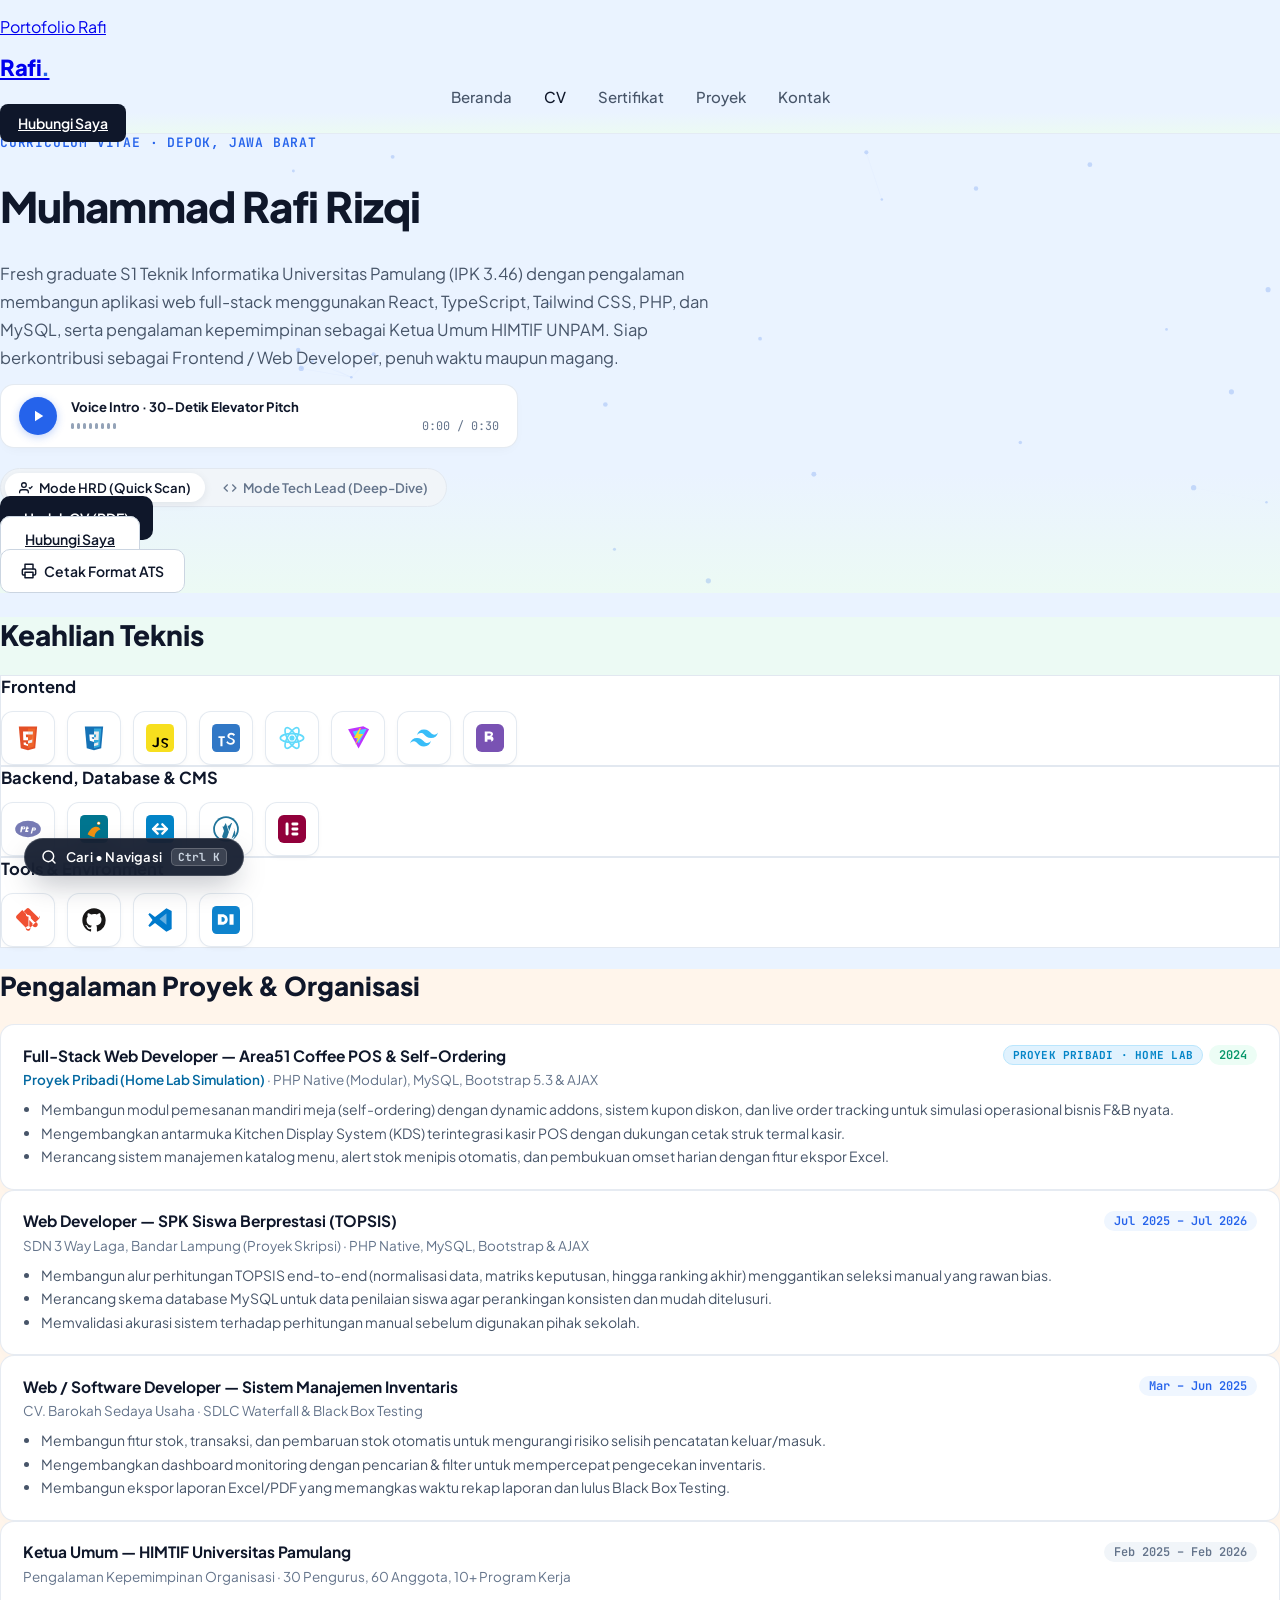
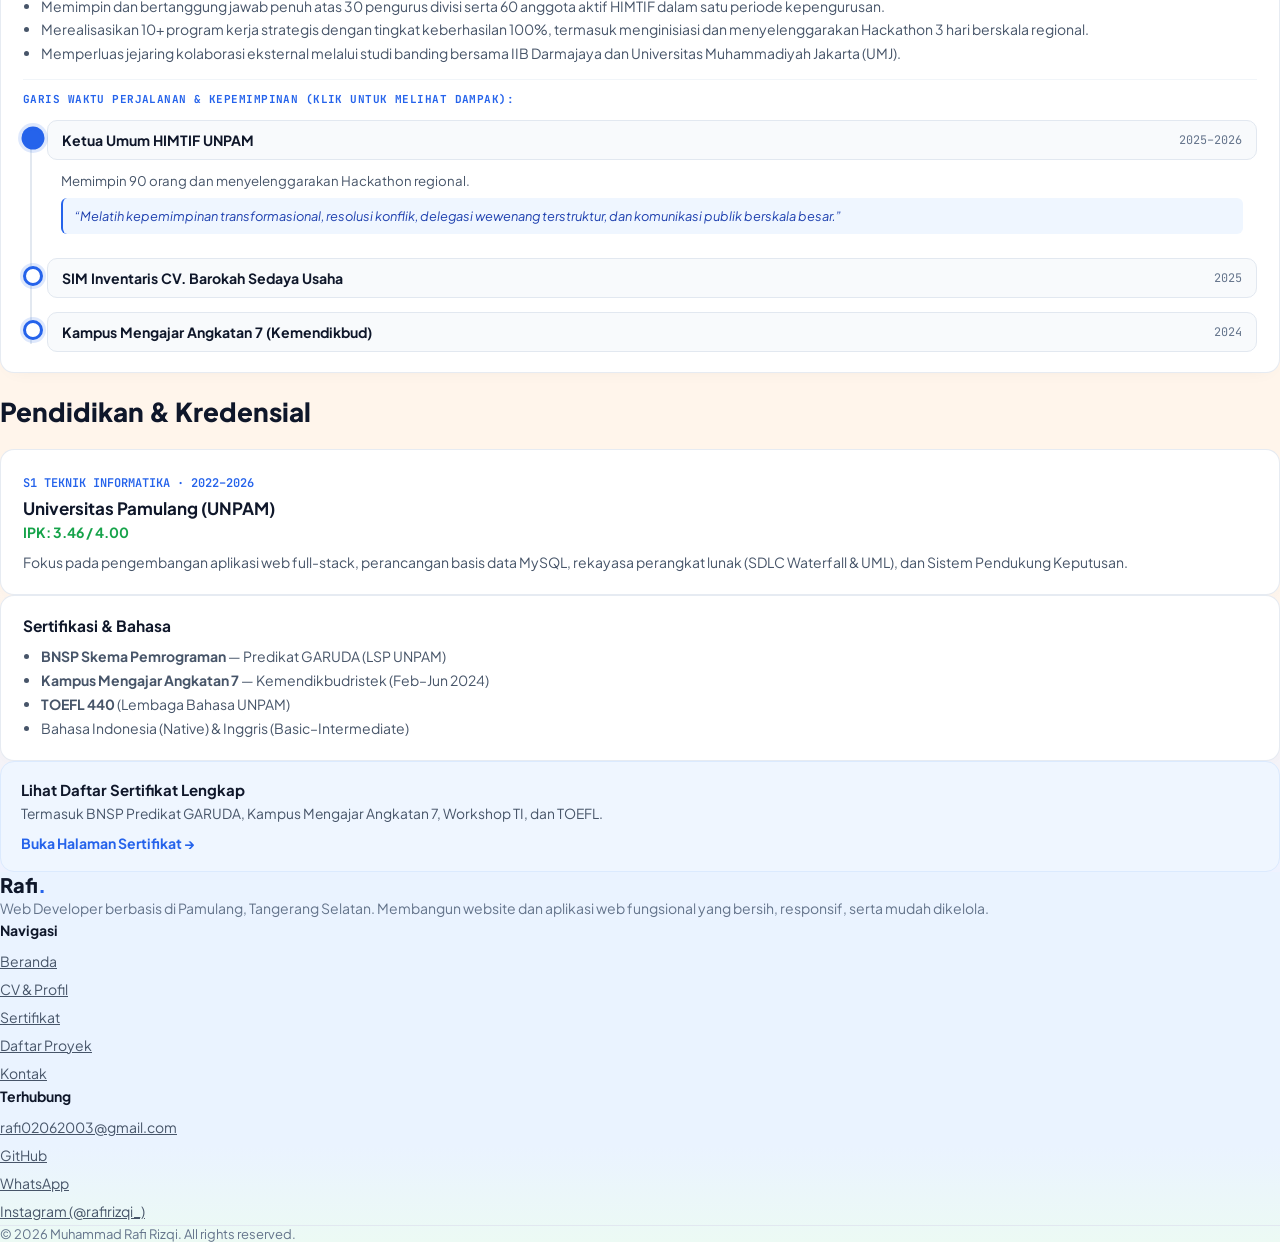
==== commit 4c4372b9: "fix(cache,mobile): bust 1-year immutable asset cache so hero portrait sits beside name and refine mo" ====
--- a/cv/index.html
+++ b/cv/index.html
@@ -84,7 +84,7 @@
 /*# sourceURL=global-styles-inline-css */
 </style>
 <link rel='stylesheet' id='contact-form-7-css' href='/assets/vendor/cf7/styles.css?ver=6.2.5' media='all' />
-<link rel='stylesheet' id='rafi-portfolio-core-css' href='/assets/css/style.css' media='all' />
+<link rel='stylesheet' id='rafi-portfolio-core-css' href='/assets/css/style.css?v=20261125' media='all' />
 <link rel='stylesheet' id='hfe-style-css' href='/assets/vendor/hfe/header-footer-elementor.css?ver=2.9.8' media='all' />
 <link rel='stylesheet' id='elementor-frontend-css' href='/assets/vendor/elementor/css/frontend.min.css?ver=4.4.1' media='all' />
 <style id="elementor-frontend-inline-css">
--- a/assets/css/style.css
+++ b/assets/css/style.css
@@ -389,9 +389,21 @@
    ══════════════════════════════════════════════════════════════════════ */
 #rf-tf-root .rf-tf-hero {
 	position: relative;
-	padding: clamp(80px, 12vw, 160px) 0 clamp(60px, 8vw, 120px);
+	padding: clamp(72px, 10vw, 136px) 0 clamp(60px, 8vw, 112px);
 	border-bottom: 1px solid var(--tf-border);
 	overflow: hidden;
+}
+
+#rf-tf-root .rf-tf-hero-top {
+	display: grid;
+	grid-template-columns: minmax(0, 1fr) clamp(210px, 23vw, 270px);
+	align-items: center;
+	gap: clamp(28px, 5vw, 56px);
+	margin-bottom: 40px;
+}
+
+#rf-tf-root .rf-tf-hero-intro {
+	min-width: 0;
 }
 
 #rf-tf-root .rf-tf-hero-kicker {
@@ -405,20 +417,73 @@
 }
 
 #rf-tf-root .rf-tf-hero-headline {
-	font-size: clamp(3rem, 9vw, 7.5rem);
+	font-size: clamp(2.8rem, 7.2vw, 6.2rem);
 	font-weight: 800;
 	letter-spacing: -0.04em;
 	line-height: 0.95;
 	color: var(--tf-ink);
-	margin-bottom: 36px;
+	margin-bottom: 28px;
 }
 
 #rf-tf-root .rf-tf-hero-desc {
-	font-size: clamp(1rem, 1.8vw, 1.2rem);
+	font-size: clamp(1rem, 1.8vw, 1.18rem);
 	line-height: 1.7;
 	color: var(--tf-ink-mid);
-	max-width: 600px;
-	margin-bottom: 40px;
+	max-width: 580px;
+	margin-bottom: 0;
+}
+
+/* Portrait Card beside Name */
+#rf-tf-root .rf-tf-portrait-card {
+	margin: 0;
+	padding: 8px;
+	background: #ffffff;
+	border: 1px solid var(--tf-border-md);
+	border-radius: 14px;
+	box-shadow: 0 22px 48px -18px rgba(15, 23, 42, 0.18), 0 4px 12px -4px rgba(15, 23, 42, 0.06);
+	transition: transform 0.35s var(--tf-ease), box-shadow 0.35s var(--tf-ease);
+}
+
+#rf-tf-root .rf-tf-portrait-card:hover {
+	transform: translateY(-3px);
+	box-shadow: 0 28px 56px -18px rgba(15, 23, 42, 0.22), 0 6px 16px -4px rgba(15, 23, 42, 0.08);
+}
+
+#rf-tf-root .rf-tf-portrait-frame {
+	position: relative;
+	aspect-ratio: 4 / 5;
+	overflow: hidden;
+	border-radius: 9px;
+	background: #f3f4f6;
+}
+
+#rf-tf-root .rf-tf-portrait-frame::after {
+	content: '';
+	position: absolute;
+	inset: 0;
+	border-radius: 9px;
+	box-shadow: inset 0 0 0 1px rgba(15, 23, 42, 0.08);
+	pointer-events: none;
+}
+
+#rf-tf-root .rf-tf-portrait-frame img {
+	display: block;
+	width: 100%;
+	height: 100%;
+	object-fit: cover;
+	object-position: center 15%;
+}
+
+#rf-tf-root .rf-tf-portrait-caption {
+	display: flex;
+	align-items: center;
+	justify-content: space-between;
+	gap: 8px;
+	padding: 9px 4px 2px;
+	font-size: 0.66rem;
+	font-weight: 500;
+	letter-spacing: 0.06em;
+	color: var(--tf-ink-muted);
 }
 
 /* Mono meta grid */
@@ -1053,6 +1118,20 @@
    12. RESPONSIVE
    ══════════════════════════════════════════════════════════════════════ */
 @media (max-width: 860px) {
+	/* Hero */
+	#rf-tf-root .rf-tf-hero {
+		padding: 48px 0 60px;
+	}
+	#rf-tf-root .rf-tf-hero-top {
+		grid-template-columns: minmax(0, 1fr) 175px;
+		gap: 24px;
+		margin-bottom: 32px;
+	}
+	#rf-tf-root .rf-tf-hero-headline {
+		font-size: clamp(2.4rem, 7vw, 3.6rem);
+		margin-bottom: 18px;
+	}
+
 	/* Header */
 	#rf-tf-root .rf-tf-status-bar { display: none; }
 	#rf-tf-root .rf-tf-nav { display: none; }
@@ -1079,8 +1158,18 @@
 	#rf-tf-root .rf-tf-footer__inner { flex-direction: column; align-items: flex-start; }
 }
 
-@media (max-width: 480px) {
-	#rf-tf-root .rf-tf-hero-headline { font-size: clamp(2.5rem, 14vw, 3.5rem); }
+@media (max-width: 560px) {
+	#rf-tf-root .rf-tf-hero-top {
+		grid-template-columns: 1fr;
+		gap: 24px;
+	}
+	#rf-tf-root .rf-tf-portrait-card {
+		width: 100%;
+		max-width: 190px;
+	}
+	#rf-tf-root .rf-tf-hero-headline {
+		font-size: clamp(2.35rem, 11.5vw, 3.2rem);
+	}
 	#rf-tf-root .rf-tf-certs-grid { grid-template-columns: 1fr; }
 	#rf-tf-root .rf-tf-hero-meta-grid { padding: 16px; }
 	#rf-tf-root .rf-tf-contact-headline { font-size: 2rem; }
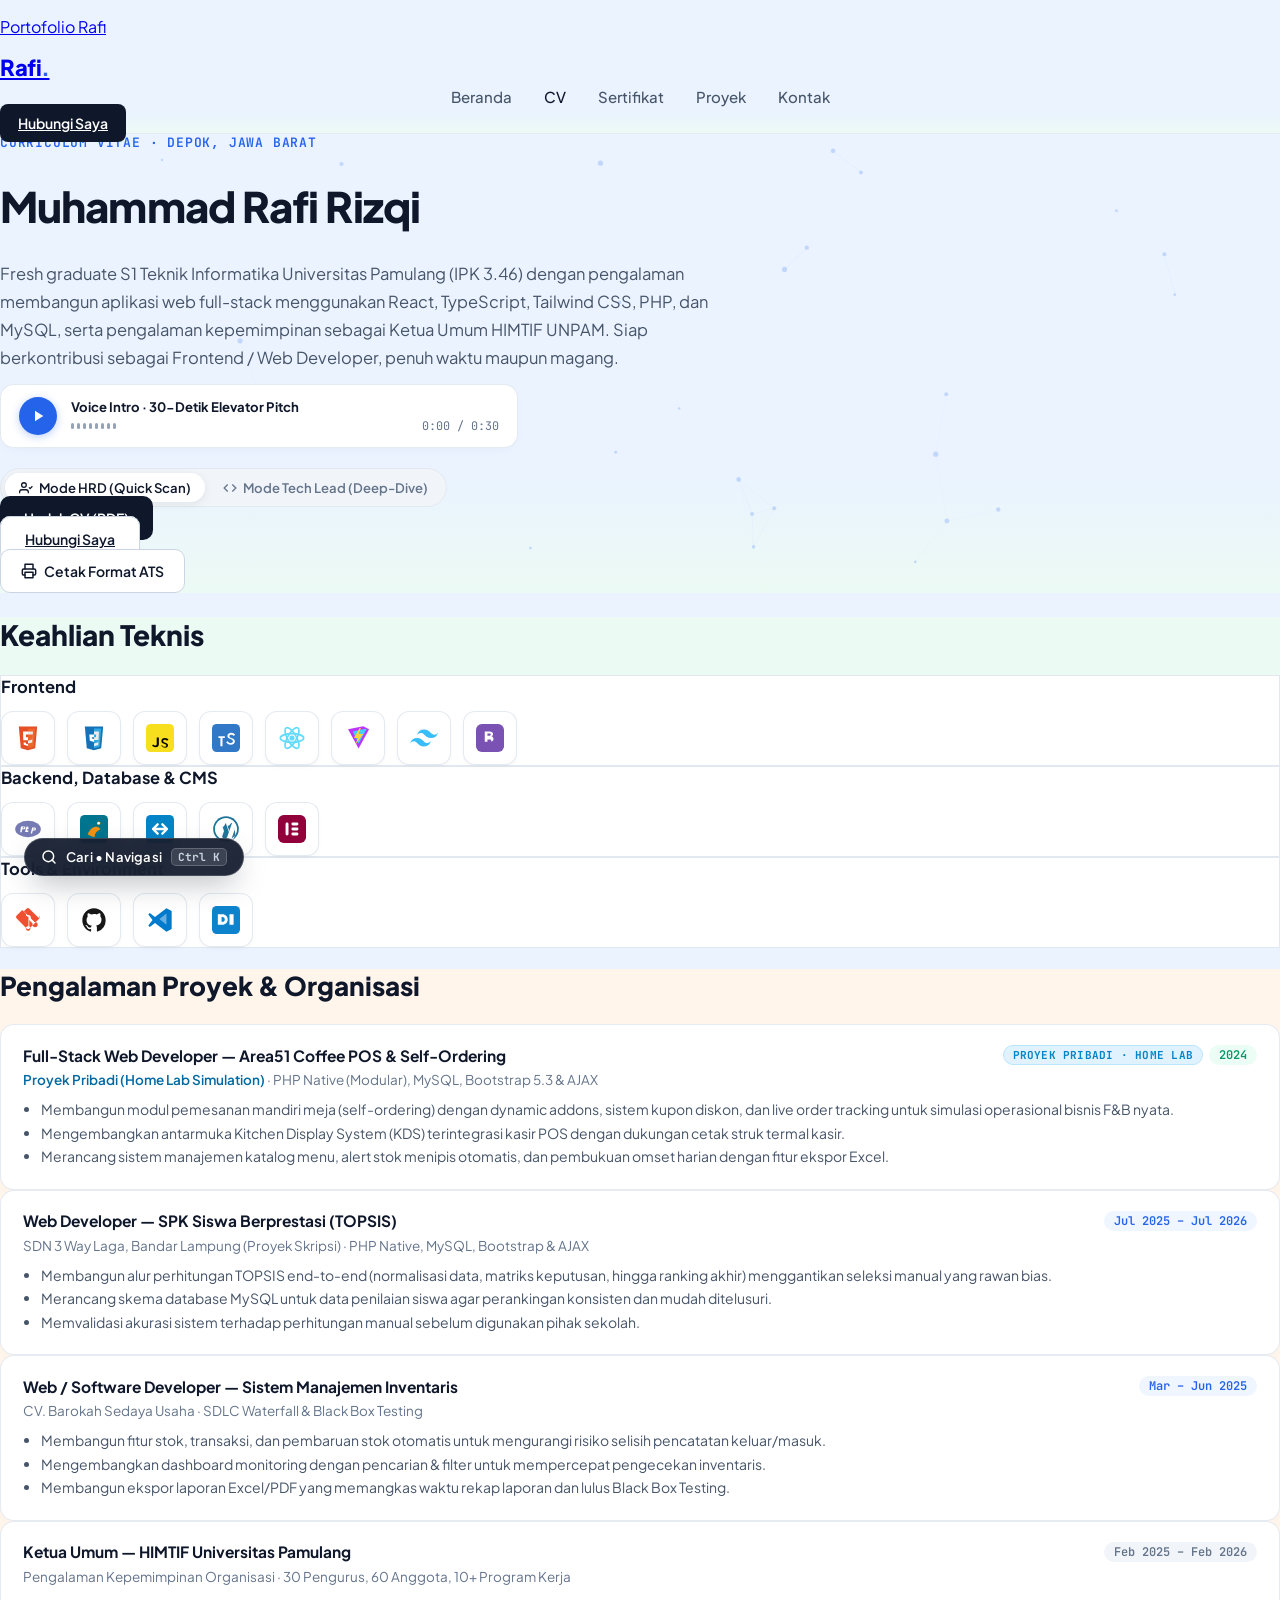
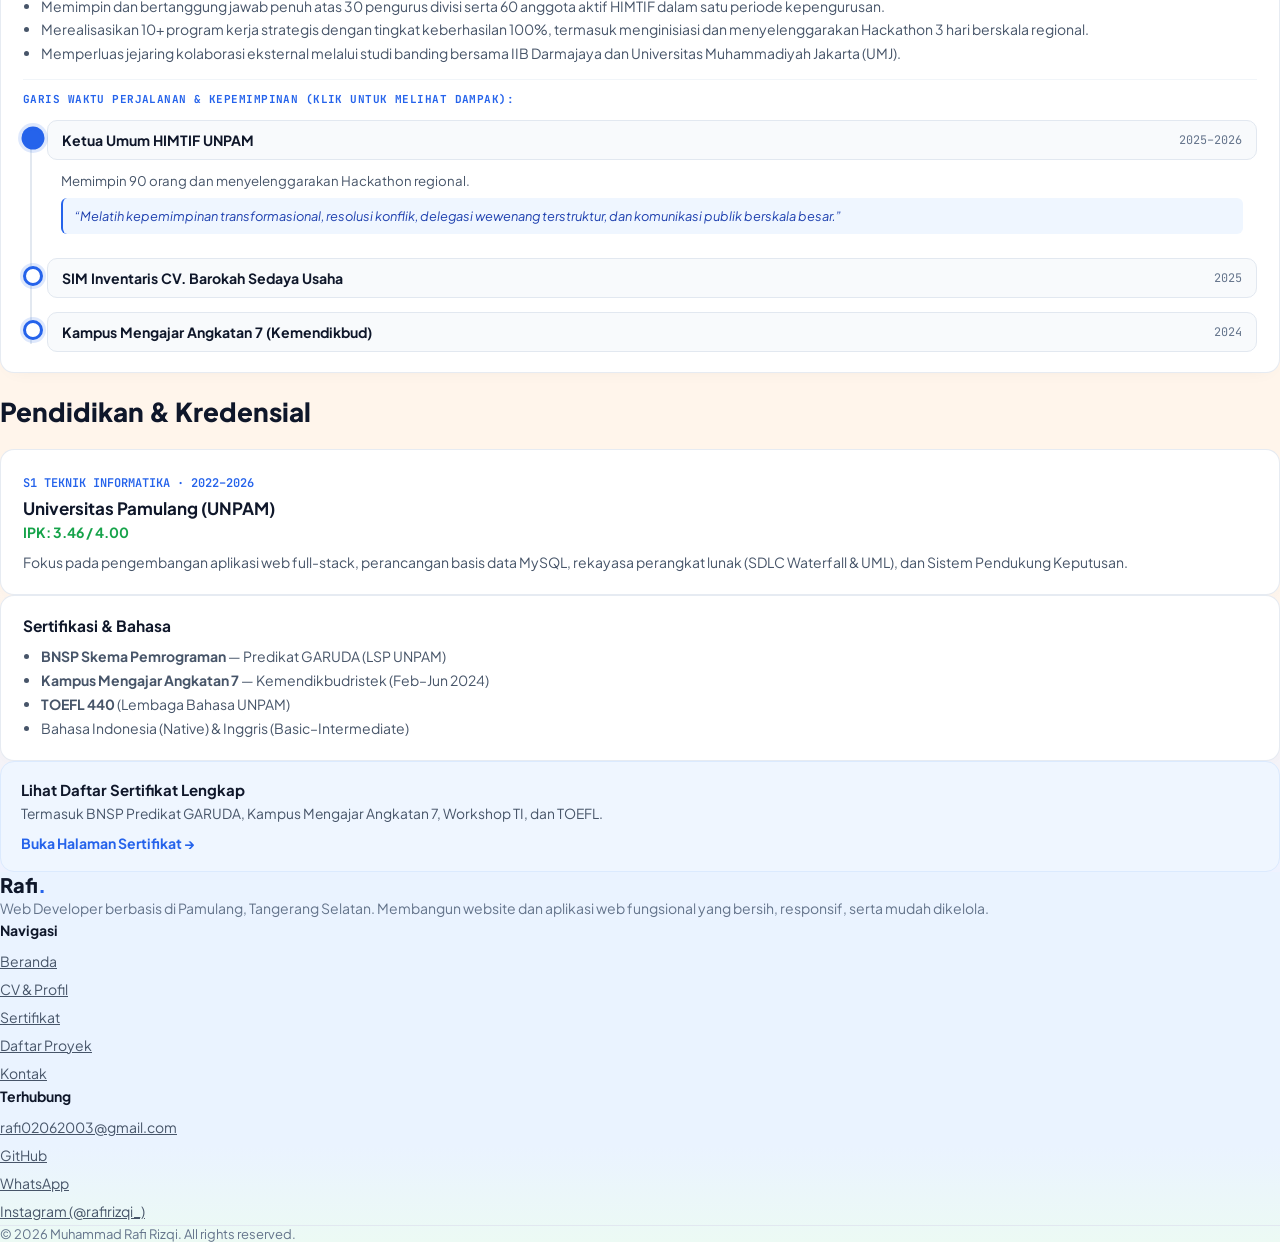
==== commit f320ed80: "feat: project & certificate as image-only with same-page native dialog preview; remove separate page" ====
--- a/cv/index.html
+++ b/cv/index.html
@@ -308,8 +308,8 @@
 				<nav class="hfe-nav-menu__layout-horizontal hfe-nav-menu__submenu-arrow" data-toggle-icon="&lt;svg aria-hidden=&quot;true&quot; tabindex=&quot;0&quot; class=&quot;e-font-icon-svg e-fas-align-justify&quot; viewBox=&quot;0 0 448 512&quot; xmlns=&quot;http://www.w3.org/2000/svg&quot;&gt;&lt;path d=&quot;M432 416H16a16 16 0 0 0-16 16v32a16 16 0 0 0 16 16h416a16 16 0 0 0 16-16v-32a16 16 0 0 0-16-16zm0-128H16a16 16 0 0 0-16 16v32a16 16 0 0 0 16 16h416a16 16 0 0 0 16-16v-32a16 16 0 0 0-16-16zm0-128H16a16 16 0 0 0-16 16v32a16 16 0 0 0 16 16h416a16 16 0 0 0 16-16v-32a16 16 0 0 0-16-16zm0-128H16A16 16 0 0 0 0 48v32a16 16 0 0 0 16 16h416a16 16 0 0 0 16-16V48a16 16 0 0 0-16-16z&quot;&gt;&lt;/path&gt;&lt;/svg&gt;" data-close-icon="&lt;svg aria-hidden=&quot;true&quot; tabindex=&quot;0&quot; class=&quot;e-font-icon-svg e-far-window-close&quot; viewBox=&quot;0 0 512 512&quot; xmlns=&quot;http://www.w3.org/2000/svg&quot;&gt;&lt;path d=&quot;M464 32H48C21.5 32 0 53.5 0 80v352c0 26.5 21.5 48 48 48h416c26.5 0 48-21.5 48-48V80c0-26.5-21.5-48-48-48zm0 394c0 3.3-2.7 6-6 6H54c-3.3 0-6-2.7-6-6V86c0-3.3 2.7-6 6-6h404c3.3 0 6 2.7 6 6v340zM356.5 194.6L295.1 256l61.4 61.4c4.6 4.6 4.6 12.1 0 16.8l-22.3 22.3c-4.6 4.6-12.1 4.6-16.8 0L256 295.1l-61.4 61.4c-4.6 4.6-12.1 4.6-16.8 0l-22.3-22.3c-4.6-4.6-4.6-12.1 0-16.8l61.4-61.4-61.4-61.4c-4.6-4.6-4.6-12.1 0-16.8l22.3-22.3c4.6-4.6 12.1-4.6 16.8 0l61.4 61.4 61.4-61.4c4.6-4.6 12.1-4.6 16.8 0l22.3 22.3c4.7 4.6 4.7 12.1 0 16.8z&quot;&gt;&lt;/path&gt;&lt;/svg&gt;" data-full-width="yes">
 					<ul id="menu-1-6644b5c" class="hfe-nav-menu"><li id="menu-item-23" class="menu-item menu-item-type-post_type menu-item-object-page menu-item-home parent hfe-creative-menu"><a href="/" class = "hfe-menu-item">Beranda</a></li>
 <li id="menu-item-24" class="menu-item menu-item-type-post_type menu-item-object-page current-menu-item page_item page-item-19 current_page_item parent hfe-creative-menu"><a href="/cv/" class = "hfe-menu-item">CV</a></li>
-<li id="menu-item-25" class="menu-item menu-item-type-post_type menu-item-object-page parent hfe-creative-menu"><a href="/sertifikat/" class = "hfe-menu-item">Sertifikat</a></li>
-<li id="menu-item-26" class="menu-item menu-item-type-post_type menu-item-object-page parent hfe-creative-menu"><a href="/proyek/" class = "hfe-menu-item">Proyek</a></li>
+<li id="menu-item-25" class="menu-item menu-item-type-post_type menu-item-object-page parent hfe-creative-menu"><a href="/#rf-credentials" class = "hfe-menu-item">Sertifikat</a></li>
+<li id="menu-item-26" class="menu-item menu-item-type-post_type menu-item-object-page parent hfe-creative-menu"><a href="/#rf-works" class = "hfe-menu-item">Proyek</a></li>
 <li id="menu-item-27" class="menu-item menu-item-type-post_type menu-item-object-page parent hfe-creative-menu"><a href="/kontak/" class = "hfe-menu-item">Kontak</a></li>
 </ul> 
 				</nav>
@@ -619,7 +619,7 @@
 				<div class="elementor-element elementor-element-1d6cadb elementor-widget elementor-widget-text-editor" data-id="1d6cadb" data-element_type="widget" data-e-type="widget" data-widget_type="text-editor.default">
 									<div class="rf-soft-card"><h3 style="margin:0 0 10px;font-size:15.5px;color:#0F172A;">Sertifikasi &amp; Bahasa</h3><ul style="margin:0;padding-left:18px;color:#475569;font-size:14px;line-height:1.7;"><li><strong>BNSP Skema Pemrograman</strong> — Predikat GARUDA (LSP UNPAM)</li><li><strong>Kampus Mengajar Angkatan 7</strong> — Kemendikbudristek (Feb–Jun 2024)</li><li><strong>TOEFL 440</strong> (Lembaga Bahasa UNPAM)</li><li>Bahasa Indonesia (Native) &amp; Inggris (Basic–Intermediate)</li></ul></div>								</div>
 				<div class="elementor-element elementor-element-14bbddf elementor-widget elementor-widget-text-editor" data-id="14bbddf" data-element_type="widget" data-e-type="widget" data-widget_type="text-editor.default">
-									<div style="background:#EFF6FF;border:1px solid #DBEAFE;border-radius:14px;padding:18px 20px;"><strong style="display:block;color:#0F172A;font-size:15px;margin-bottom:6px;">Lihat Daftar Sertifikat Lengkap</strong><p style="margin:0 0 10px;font-size:13.8px;color:#475569;">Termasuk BNSP Predikat GARUDA, Kampus Mengajar Angkatan 7, Workshop TI, dan TOEFL.</p><a href="/sertifikat/" style="font-weight:700;color:#2563EB;font-size:14px;text-decoration:none;" target="_blank" rel="noopener">Buka Halaman Sertifikat &rarr;</a></div>								</div>
+									<div style="background:#EFF6FF;border:1px solid #DBEAFE;border-radius:14px;padding:18px 20px;"><strong style="display:block;color:#0F172A;font-size:15px;margin-bottom:6px;">Lihat Daftar Sertifikat Lengkap</strong><p style="margin:0 0 10px;font-size:13.8px;color:#475569;">Termasuk BNSP Predikat GARUDA, Kampus Mengajar Angkatan 7, Workshop TI, dan TOEFL.</p><a href="/#rf-credentials" style="font-weight:700;color:#2563EB;font-size:14px;text-decoration:none;" target="_blank" rel="noopener">Buka Halaman Sertifikat &rarr;</a></div>								</div>
 				</div>
 					</div>
 				</div>
@@ -645,7 +645,7 @@
 				</div>
 		<div class="elementor-element elementor-element-04f33c8 e-con-full e-flex e-con e-child" data-id="04f33c8" data-element_type="container" data-e-type="container">
 				<div class="elementor-element elementor-element-f67df56 elementor-widget elementor-widget-text-editor" data-id="f67df56" data-element_type="widget" data-e-type="widget" data-widget_type="text-editor.default">
-									<p style="margin:0 0 8px;font-weight:700;color:#0F172A;font-size:14px;">Navigasi</p><p style="margin:0;font-size:14px;line-height:2;color:#475569;"><a href="/" style="color:#475569;">Beranda</a><br><a href="/cv/" style="color:#475569;">CV &amp; Profil</a><br><a href="/sertifikat/" style="color:#475569;">Sertifikat</a><br><a href="/proyek/" style="color:#475569;">Daftar Proyek</a><br><a href="/kontak/" style="color:#475569;">Kontak</a></p>								</div>
+									<p style="margin:0 0 8px;font-weight:700;color:#0F172A;font-size:14px;">Navigasi</p><p style="margin:0;font-size:14px;line-height:2;color:#475569;"><a href="/" style="color:#475569;">Beranda</a><br><a href="/cv/" style="color:#475569;">CV &amp; Profil</a><br><a href="/#rf-credentials" style="color:#475569;">Sertifikat</a><br><a href="/#rf-works" style="color:#475569;">Daftar Proyek</a><br><a href="/kontak/" style="color:#475569;">Kontak</a></p>								</div>
 				<div class="elementor-element elementor-element-488d4ad elementor-widget elementor-widget-text-editor" data-id="488d4ad" data-element_type="widget" data-e-type="widget" data-widget_type="text-editor.default">
 									<p style="margin:0 0 8px;font-weight:700;color:#0F172A;font-size:14px;">Terhubung</p><p style="margin:0;font-size:14px;line-height:2;color:#475569;"><a href="mailto:rafi02062003@gmail.com" style="color:#475569;">rafi02062003@gmail.com</a><br><a href="https://github.com/RafiRizqi" target="_blank" rel="noopener noreferrer" style="color:#475569;">GitHub</a><br><a href="https://wa.me/62895705372344" target="_blank" rel="noopener noreferrer" style="color:#475569;">WhatsApp</a><br><a href="https://instagram.com/rafirizqi_" target="_blank" rel="noopener noreferrer" style="color:#475569;">Instagram (@rafirizqi_)</a></p>								</div>
 				</div>
@@ -780,7 +780,7 @@
 						<span class="rf-item-badge">Navigasi</span>
 					</a>
 
-					<a href="/proyek/" class="rf-palette-item" role="option" data-keywords="proyek karya studi kasus portofolio web aplikasi coverflow">
+					<a href="/#rf-works" class="rf-palette-item" role="option" data-keywords="proyek karya studi kasus portofolio web aplikasi coverflow">
 						<span class="rf-item-icon">
 							<svg viewBox="0 0 24 24" width="16" height="16" fill="none" stroke="currentColor" stroke-width="2"><rect x="2" y="3" width="20" height="14" rx="2" ry="2"></rect><line x1="8" y1="21" x2="16" y2="21"></line><line x1="12" y1="17" x2="12" y2="21"></line></svg>
 						</span>
@@ -791,7 +791,7 @@
 						<span class="rf-item-badge">Navigasi</span>
 					</a>
 
-					<a href="/sertifikat/" class="rf-palette-item" role="option" data-keywords="sertifikat lisensi bnsp ketua umum himtif hima kampus mengajar toefl akreditasi">
+					<a href="/#rf-credentials" class="rf-palette-item" role="option" data-keywords="sertifikat lisensi bnsp ketua umum himtif hima kampus mengajar toefl akreditasi">
 						<span class="rf-item-icon">
 							<svg viewBox="0 0 24 24" width="16" height="16" fill="none" stroke="currentColor" stroke-width="2"><circle cx="12" cy="8" r="6"></circle><path d="M15.477 12.89 17 22l-5-3-5 3 1.523-9.11"></path></svg>
 						</span>
@@ -818,7 +818,7 @@
 				<div class="rf-palette-group" data-group="proyek">
 					<div class="rf-group-title">Studi Kasus Proyek</div>
 
-					<a href="/proyek/area51-pos-coffee-shop/" class="rf-palette-item" role="option" data-keywords="area51 pos kasir self ordering kitchen display system kds php mysql bootstrap home lab">
+					<a href="/#rf-works" class="rf-palette-item" role="option" data-keywords="area51 pos kasir self ordering kitchen display system kds php mysql bootstrap home lab">
 						<span class="rf-item-icon rf-icon-proj">
 							<svg viewBox="0 0 24 24" width="16" height="16" fill="none" stroke="currentColor" stroke-width="2"><path d="M18 8h1a4 4 0 0 1 0 8h-1"></path><path d="M2 8h16v9a4 4 0 0 1-4 4H6a4 4 0 0 1-4-4V8z"></path><line x1="6" y1="1" x2="6" y2="4"></line><line x1="10" y1="1" x2="10" y2="4"></line><line x1="14" y1="1" x2="14" y2="4"></line></svg>
 						</span>
@@ -829,7 +829,7 @@
 						<span class="rf-item-badge rf-badge-proj">Proyek</span>
 					</a>
 
-					<a href="/proyek/sistem-informasi-manajemen-inventaris-barokah-sedaya-usaha/" class="rf-palette-item" role="option" data-keywords="inventaris sim barokah sedaya usaha gudang barang stok masuk keluar laporan excel pdf">
+					<a href="/#rf-works" class="rf-palette-item" role="option" data-keywords="inventaris sim barokah sedaya usaha gudang barang stok masuk keluar laporan excel pdf">
 						<span class="rf-item-icon rf-icon-proj">
 							<svg viewBox="0 0 24 24" width="16" height="16" fill="none" stroke="currentColor" stroke-width="2"><path d="M21 16V8a2 2 0 0 0-1-1.73l-7-4a2 2 0 0 0-2 0l-7 4A2 2 0 0 0 3 8v8a2 2 0 0 0 1 1.73l7 4a2 2 0 0 0 2 0l7-4A2 2 0 0 0 21 16z"></path><polyline points="3.27 6.96 12 12.01 20.73 6.96"></polyline><line x1="12" y1="22.08" x2="12" y2="12"></line></svg>
 						</span>
@@ -840,7 +840,7 @@
 						<span class="rf-item-badge rf-badge-proj">Proyek</span>
 					</a>
 
-					<a href="/proyek/spk-siswa-berprestasi-topsis-sdn-3-way-laga/" class="rf-palette-item" role="option" data-keywords="spk topsis sistem pendukung keputusan skripsi sdn 3 way laga algoritma normalisasi kriteria">
+					<a href="/#rf-works" class="rf-palette-item" role="option" data-keywords="spk topsis sistem pendukung keputusan skripsi sdn 3 way laga algoritma normalisasi kriteria">
 						<span class="rf-item-icon rf-icon-proj">
 							<svg viewBox="0 0 24 24" width="16" height="16" fill="none" stroke="currentColor" stroke-width="2"><line x1="18" y1="20" x2="18" y2="10"></line><line x1="12" y1="20" x2="12" y2="4"></line><line x1="6" y1="20" x2="6" y2="14"></line></svg>
 						</span>
@@ -851,7 +851,7 @@
 						<span class="rf-item-badge rf-badge-proj">Proyek</span>
 					</a>
 
-					<a href="/proyek/website-portofolio-pribadi-wordpress-elementor/" class="rf-palette-item" role="option" data-keywords="portofolio wordpress elementor child theme cpt shortcode agency performa seo">
+					<a href="/#rf-works" class="rf-palette-item" role="option" data-keywords="portofolio wordpress elementor child theme cpt shortcode agency performa seo">
 						<span class="rf-item-icon rf-icon-proj">
 							<svg viewBox="0 0 24 24" width="16" height="16" fill="none" stroke="currentColor" stroke-width="2"><circle cx="12" cy="12" r="10"></circle><line x1="2" y1="12" x2="22" y2="12"></line><path d="M12 2a15.3 15.3 0 0 1 4 10 15.3 15.3 0 0 1-4 10 15.3 15.3 0 0 1-4-10 15.3 15.3 0 0 1 4-10z"></path></svg>
 						</span>
--- a/assets/css/style.css
+++ b/assets/css/style.css
@@ -905,13 +905,41 @@
 	overflow: hidden;
 	display: flex;
 	flex-direction: column;
-	transition: transform var(--tf-dur) var(--tf-ease), box-shadow var(--tf-dur) var(--tf-ease);
+	text-align: left;
+	padding: 0;
+	width: 100%;
+	cursor: pointer;
+	font-family: inherit;
+	transition: transform var(--tf-dur) var(--tf-ease), box-shadow var(--tf-dur) var(--tf-ease), border-color var(--tf-dur) var(--tf-ease);
 	position: relative;
 }
 
 #rf-tf-root .rf-tf-cert-card:hover {
 	transform: translateY(-3px);
+	border-color: var(--tf-border-md);
 	box-shadow: var(--tf-shadow-md);
+}
+
+#rf-tf-root .rf-tf-cert-card:focus-visible {
+	outline: 2px solid var(--tf-accent-2);
+	outline-offset: 2px;
+}
+
+#rf-tf-root .rf-tf-cert-body {
+	padding: 16px;
+	flex: 1;
+	display: flex;
+	flex-direction: column;
+	width: 100%;
+}
+
+#rf-tf-root .rf-tf-cert-preview-cue {
+	margin-top: auto;
+	padding-top: 10px;
+	font-size: 0.68rem;
+	font-weight: 600;
+	letter-spacing: 0.06em;
+	color: var(--tf-accent-2);
 }
 
 #rf-tf-root .rf-tf-cert-thumb {
@@ -1879,7 +1907,7 @@
 .rf-carousel-stage {
 	position: relative;
 	width: 100%;
-	height: 520px;
+	height: 320px;
 	display: flex;
 	align-items: center;
 	justify-content: center;
@@ -1956,7 +1984,119 @@
 	will-change: transform, opacity, filter;
 }
 
-/* Card Media */
+.rf-carousel-card.rf-carousel-card--image-only {
+	width: clamp(320px, 42vw, 480px);
+	border-radius: 16px;
+	cursor: pointer;
+}
+
+.rf-carousel-card--image-only .rf-card-media {
+	height: auto;
+	aspect-ratio: 16 / 9;
+}
+
+/* Native Same-Page Preview <dialog> */
+dialog.rf-preview-dialog {
+	margin: auto;
+	padding: 0;
+	border: 1px solid #e2e8f0;
+	border-radius: 16px;
+	width: min(92vw, 860px);
+	max-width: 92vw;
+	max-height: 90vh;
+	background: #ffffff;
+	color: #0f172a;
+	box-shadow: 0 30px 80px -18px rgba(15, 23, 42, 0.45);
+	overflow: auto;
+}
+
+dialog.rf-preview-dialog:modal {
+	overscroll-behavior: contain;
+}
+
+dialog.rf-preview-dialog::backdrop {
+	background: rgba(15, 23, 42, 0.72);
+	backdrop-filter: blur(8px);
+	-webkit-backdrop-filter: blur(8px);
+	overflow: hidden;
+	overscroll-behavior: contain;
+}
+
+.rf-preview-dialog__card {
+	display: flex;
+	flex-direction: column;
+}
+
+.rf-preview-dialog__header {
+	display: flex;
+	align-items: center;
+	justify-content: space-between;
+	gap: 16px;
+	padding: 14px 18px;
+	border-bottom: 1px solid #e2e8f0;
+	background: #ffffff;
+}
+
+.rf-preview-dialog__meta {
+	min-width: 0;
+	display: flex;
+	flex-direction: column;
+	gap: 3px;
+}
+
+.rf-preview-dialog__badge {
+	font-size: 0.68rem;
+	font-weight: 600;
+	letter-spacing: 0.08em;
+	color: #64748b;
+	text-transform: uppercase;
+}
+
+.rf-preview-dialog__title {
+	margin: 0;
+	font-size: 0.98rem;
+	font-weight: 700;
+	color: #0f172a;
+	line-height: 1.3;
+}
+
+button.rf-preview-dialog__close {
+	flex-shrink: 0;
+	display: inline-flex;
+	align-items: center;
+	justify-content: center;
+	width: 36px;
+	height: 36px;
+	padding: 0;
+	border-radius: 9px;
+	border: 1px solid #e2e8f0;
+	background: #f8fafc;
+	color: #0f172a;
+	cursor: pointer;
+	transition: background 0.18s ease, color 0.18s ease, border-color 0.18s ease;
+}
+
+button.rf-preview-dialog__close:hover {
+	background: #0f172a;
+	color: #ffffff;
+	border-color: #0f172a;
+}
+
+.rf-preview-dialog__media {
+	padding: 16px;
+	background: #f8fafc;
+	display: flex;
+	align-items: center;
+	justify-content: center;
+}
+
+.rf-preview-dialog__media img {
+	display: block;
+	width: 100%;
+	max-height: 72vh;
+	object-fit: contain;
+	border-radius: 8px;
+}
 .rf-card-media {
 	position: relative;
 	width: 100%;
@@ -2554,15 +2694,17 @@
 	}
 
 	.rf-carousel-stage {
-		height: 480px;
-	}
-
-	.rf-carousel-card {
+		height: 220px;
+	}
+
+	.rf-carousel-card,
+	.rf-carousel-card.rf-carousel-card--image-only {
 		width: min(320px, 84vw);
 	}
 
 	.rf-card-media {
-		height: 165px;
+		height: auto;
+		aspect-ratio: 16 / 9;
 	}
 
 	.rf-card-body {
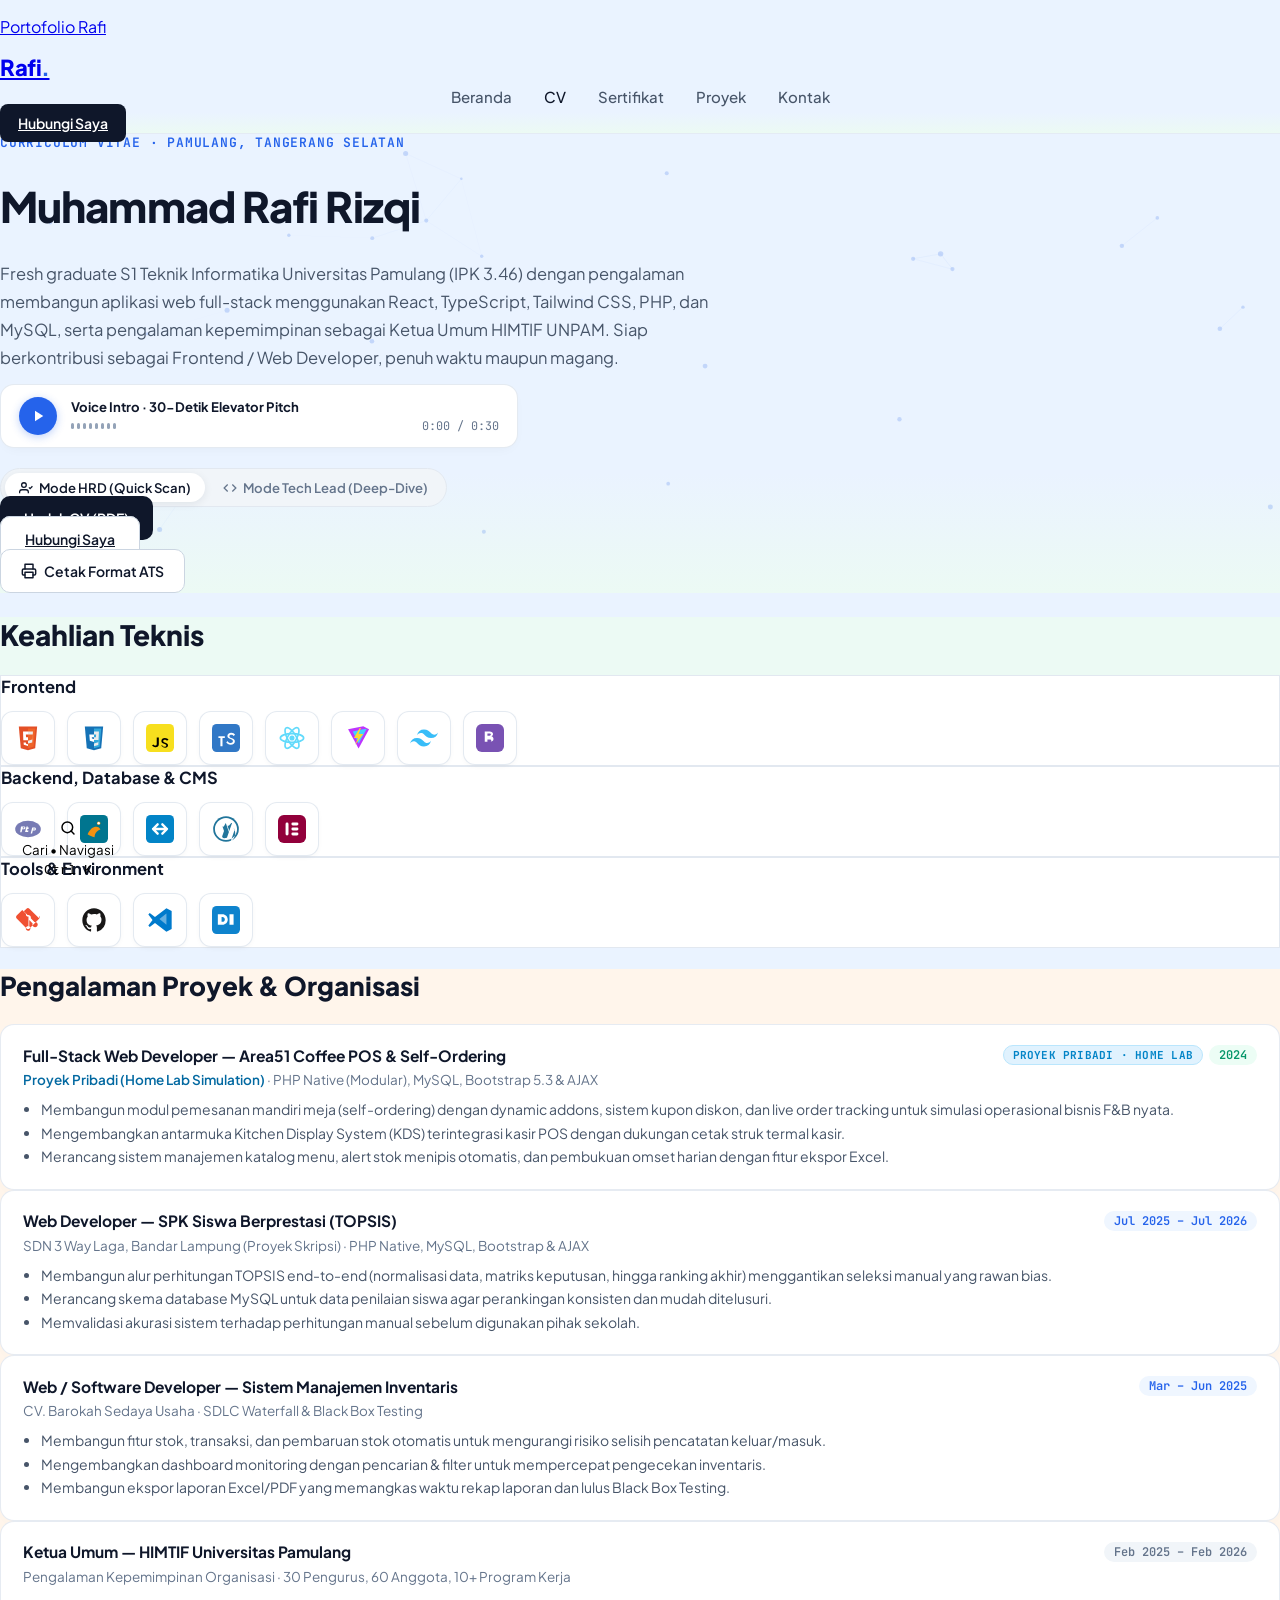
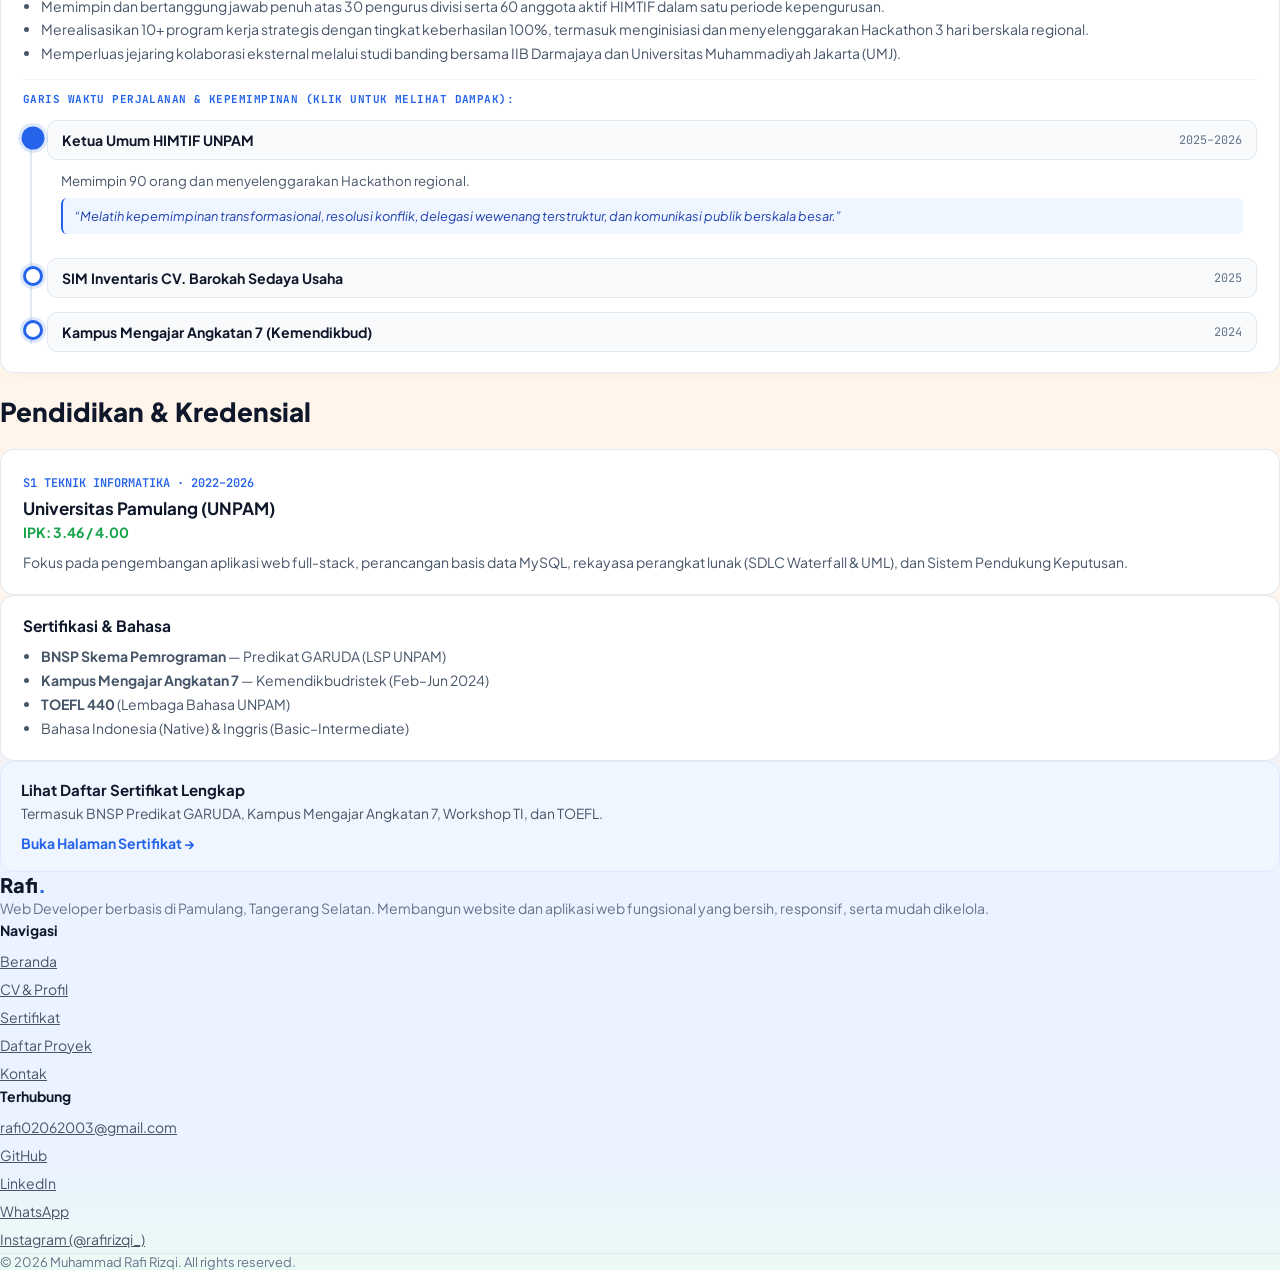
==== commit af65f603: "feat: polish bio, add smooth GPU scroll animations, upgrade living robot Spotlight & tabs, add Linke" ====
--- a/cv/index.html
+++ b/cv/index.html
@@ -84,7 +84,7 @@
 /*# sourceURL=global-styles-inline-css */
 </style>
 <link rel='stylesheet' id='contact-form-7-css' href='/assets/vendor/cf7/styles.css?ver=6.2.5' media='all' />
-<link rel='stylesheet' id='rafi-portfolio-core-css' href='/assets/css/style.css?v=20261125' media='all' />
+<link rel='stylesheet' id='rafi-portfolio-core-css' href='/assets/css/style.css?v=20261126b' media='all' />
 <link rel='stylesheet' id='hfe-style-css' href='/assets/vendor/hfe/header-footer-elementor.css?ver=2.9.8' media='all' />
 <link rel='stylesheet' id='elementor-frontend-css' href='/assets/vendor/elementor/css/frontend.min.css?ver=4.4.1' media='all' />
 <style id="elementor-frontend-inline-css">
@@ -175,7 +175,8 @@
                 "url": "https://unpam.ac.id"
             },
             "sameAs": [
-                "https://github.com/RafiRizqi"
+                "https://github.com/RafiRizqi",
+                "https://www.linkedin.com/in/rafi-rizqi-783110203/"
             ],
             "knowsAbout": [
                 "Web Development",
@@ -337,7 +338,7 @@
 				<div class="elementor-element elementor-element-d2e514d e-con-boxed e-flex e-con e-parent" data-id="d2e514d" data-element_type="container" data-e-type="container">
 					<div class="e-con-inner">
 				<div class="elementor-element elementor-element-588e406 elementor-widget elementor-widget-heading" data-id="588e406" data-element_type="widget" data-e-type="widget" data-widget_type="heading.default">
-					<div class="elementor-heading-title elementor-size-default">CURRICULUM VITAE · DEPOK, JAWA BARAT</div>				</div>
+					<div class="elementor-heading-title elementor-size-default">CURRICULUM VITAE · PAMULANG, TANGERANG SELATAN</div>				</div>
 				<div class="elementor-element elementor-element-3149d8b elementor-widget elementor-widget-heading" data-id="3149d8b" data-element_type="widget" data-e-type="widget" data-widget_type="heading.default">
 					<h1 class="elementor-heading-title elementor-size-default">Muhammad Rafi Rizqi</h1>				</div>
 				<div class="elementor-element elementor-element-0415eea elementor-widget elementor-widget-text-editor" data-id="0415eea" data-element_type="widget" data-e-type="widget" data-widget_type="text-editor.default">
@@ -647,7 +648,7 @@
 				<div class="elementor-element elementor-element-f67df56 elementor-widget elementor-widget-text-editor" data-id="f67df56" data-element_type="widget" data-e-type="widget" data-widget_type="text-editor.default">
 									<p style="margin:0 0 8px;font-weight:700;color:#0F172A;font-size:14px;">Navigasi</p><p style="margin:0;font-size:14px;line-height:2;color:#475569;"><a href="/" style="color:#475569;">Beranda</a><br><a href="/cv/" style="color:#475569;">CV &amp; Profil</a><br><a href="/#rf-credentials" style="color:#475569;">Sertifikat</a><br><a href="/#rf-works" style="color:#475569;">Daftar Proyek</a><br><a href="/kontak/" style="color:#475569;">Kontak</a></p>								</div>
 				<div class="elementor-element elementor-element-488d4ad elementor-widget elementor-widget-text-editor" data-id="488d4ad" data-element_type="widget" data-e-type="widget" data-widget_type="text-editor.default">
-									<p style="margin:0 0 8px;font-weight:700;color:#0F172A;font-size:14px;">Terhubung</p><p style="margin:0;font-size:14px;line-height:2;color:#475569;"><a href="mailto:rafi02062003@gmail.com" style="color:#475569;">rafi02062003@gmail.com</a><br><a href="https://github.com/RafiRizqi" target="_blank" rel="noopener noreferrer" style="color:#475569;">GitHub</a><br><a href="https://wa.me/62895705372344" target="_blank" rel="noopener noreferrer" style="color:#475569;">WhatsApp</a><br><a href="https://instagram.com/rafirizqi_" target="_blank" rel="noopener noreferrer" style="color:#475569;">Instagram (@rafirizqi_)</a></p>								</div>
+									<p style="margin:0 0 8px;font-weight:700;color:#0F172A;font-size:14px;">Terhubung</p><p style="margin:0;font-size:14px;line-height:2;color:#475569;"><a href="mailto:rafi02062003@gmail.com" style="color:#475569;">rafi02062003@gmail.com</a><br><a href="https://github.com/RafiRizqi" target="_blank" rel="noopener noreferrer" style="color:#475569;">GitHub</a><br><a href="https://www.linkedin.com/in/rafi-rizqi-783110203/" target="_blank" rel="noopener noreferrer" style="color:#475569;">LinkedIn</a><br><a href="https://wa.me/62895705372344" target="_blank" rel="noopener noreferrer" style="color:#475569;">WhatsApp</a><br><a href="https://instagram.com/rafirizqi_" target="_blank" rel="noopener noreferrer" style="color:#475569;">Instagram (@rafirizqi_)</a></p>								</div>
 				</div>
 				</div>
 				<div class="elementor-element elementor-element-f60e94e elementor-widget elementor-widget-text-editor" data-id="f60e94e" data-element_type="widget" data-e-type="widget" data-widget_type="text-editor.default">
--- a/assets/css/style.css
+++ b/assets/css/style.css
@@ -3677,70 +3677,144 @@
 	overflow: hidden;
 }
 
-/* Floating Spotlight Trigger Button */
+/* Floating Animated Robot Head Spotlight Trigger */
 button#rf-palette-trigger.rf-palette-trigger {
 	position: fixed;
-	bottom: 24px;
-	left: 24px;
+	bottom: 22px;
+	left: 22px;
 	z-index: 9999;
 	display: inline-flex;
-	align-items: center;
-	gap: 9px;
-	padding: 9px 16px;
-	background: rgba(15, 23, 42, 0.92);
-	backdrop-filter: blur(12px);
-	-webkit-backdrop-filter: blur(12px);
-	color: #ffffff;
-	border: 1px solid rgba(255, 255, 255, 0.16);
-	border-radius: 999px;
-	box-shadow: 0 12px 30px -8px rgba(15, 23, 42, 0.35);
+	flex-direction: column;
+	align-items: center;
+	gap: 5px;
+	padding: 0;
+	background: transparent;
+	border: none;
+	box-shadow: none;
 	cursor: pointer;
 	font-family: 'Plus Jakarta Sans', -apple-system, BlinkMacSystemFont, sans-serif;
-	font-size: 0.82rem;
-	font-weight: 600;
-	line-height: 1.2;
-	text-transform: none;
-	letter-spacing: normal;
-	transition: all 0.24s cubic-bezier(0.16, 1, 0.3, 1);
+	transition: transform 0.28s cubic-bezier(0.16, 1, 0.3, 1);
 	user-select: none;
 }
 
 button#rf-palette-trigger.rf-palette-trigger:hover {
-	transform: translateY(-2px);
-	background: #0f172a;
-	color: #ffffff;
-	box-shadow: 0 16px 36px -8px rgba(37, 99, 235, 0.4);
-	border-color: rgba(99, 102, 241, 0.55);
+	transform: translateY(-4px) scale(1.06);
+	background: transparent;
+	border: none;
 }
 
 button#rf-palette-trigger.rf-palette-trigger:focus-visible {
 	outline: 2px solid #2563eb;
-	outline-offset: 3px;
-}
-
-.rf-trigger-text {
-	letter-spacing: 0.2px;
+	outline-offset: 4px;
+	border-radius: 16px;
+}
+
+.rf-robot-aura {
+	position: absolute;
+	top: 4px;
+	left: 50%;
+	width: 54px;
+	height: 54px;
+	margin-left: -27px;
+	border-radius: 50%;
+	background: radial-gradient(circle, rgba(56, 189, 248, 0.34) 0%, rgba(37, 99, 235, 0.08) 60%, transparent 75%);
+	pointer-events: none;
+	z-index: -1;
+}
+
+.rf-robot-svg {
+	display: block;
+	width: 60px;
+	height: 60px;
+	filter: drop-shadow(0 10px 22px rgba(15, 23, 42, 0.28));
+	transition: filter 0.28s ease;
+}
+
+button#rf-palette-trigger.rf-palette-trigger:hover .rf-robot-svg {
+	filter: drop-shadow(0 14px 28px rgba(37, 99, 235, 0.38));
+}
+
+.rf-robot-eye,
+.rf-robot-antenna-orb {
+	transform-box: fill-box;
+	transform-origin: center;
+}
+
+.rf-robot-eyes {
+	transition: transform 0.14s ease-out;
+}
+
+.rf-robot-visor-scan {
+	opacity: 0;
+}
+
+@keyframes rf-robot-live {
+	0%, 100% { transform: translateY(0) rotate(-2deg); }
+	50% { transform: translateY(-6px) rotate(2deg); }
+}
+
+@keyframes rf-robot-blink-live {
+	0%, 34%, 38%, 42%, 46%, 82%, 86%, 100% { transform: scaleY(1); }
+	36%, 44%, 84% { transform: scaleY(0.08); }
+}
+
+@keyframes rf-robot-orb {
+	0%, 100% { opacity: 0.65; transform: scale(0.9); }
+	50% { opacity: 1; transform: scale(1.18); }
+}
+
+@keyframes rf-robot-aura-pulse {
+	0%, 100% { opacity: 0.55; transform: scale(0.92); }
+	50% { opacity: 0.95; transform: scale(1.15); }
+}
+
+@keyframes rf-robot-visor-scan {
+	0%, 60% { opacity: 0; transform: translateX(0) skewX(-18deg); }
+	72% { opacity: 0.95; }
+	92%, 100% { opacity: 0; transform: translateX(62px) skewX(-18deg); }
+}
+
+@media (prefers-reduced-motion: no-preference) {
+	.rf-robot-svg {
+		animation: rf-robot-live 4.2s ease-in-out infinite;
+	}
+	button#rf-palette-trigger.rf-palette-trigger:hover .rf-robot-svg {
+		animation-play-state: paused;
+	}
+	.rf-robot-eye {
+		animation: rf-robot-blink-live 3.6s ease-in-out infinite;
+	}
+	.rf-robot-antenna-orb {
+		animation: rf-robot-orb 2.2s ease-in-out infinite;
+	}
+	.rf-robot-aura {
+		animation: rf-robot-aura-pulse 3s ease-in-out infinite;
+	}
+	.rf-robot-visor-scan {
+		animation: rf-robot-visor-scan 4.8s ease-in-out infinite;
+	}
+}
+
+.rf-robot-kbd {
+	display: inline-block;
+	padding: 2px 8px;
+	font-family: 'JetBrains Mono', ui-monospace, monospace;
+	font-size: 0.64rem;
+	font-weight: 700;
+	line-height: 1.2;
+	color: #e2e8f0;
+	background: rgba(15, 23, 42, 0.92);
+	border: 1px solid rgba(56, 189, 248, 0.36);
+	border-radius: 999px;
+	box-shadow: 0 4px 12px rgba(15, 23, 42, 0.22);
 	white-space: nowrap;
-}
-
-.rf-trigger-kbd {
-	display: inline-block;
-	padding: 2px 6px;
-	font-family: 'JetBrains Mono', ui-monospace, monospace;
-	font-size: 0.7rem;
-	font-weight: 700;
-	line-height: 1.1;
-	color: #cbd5e1;
-	background: rgba(255, 255, 255, 0.12);
-	border: 1px solid rgba(255, 255, 255, 0.2);
-	border-radius: 5px;
-	white-space: nowrap;
-}
-
-button#rf-palette-trigger.rf-palette-trigger:hover .rf-trigger-kbd {
+	transition: background 0.22s ease, border-color 0.22s ease, color 0.22s ease;
+}
+
+button#rf-palette-trigger.rf-palette-trigger:hover .rf-robot-kbd {
 	color: #ffffff;
-	background: rgba(37, 99, 235, 0.45);
-	border-color: #60a5fa;
+	background: #0f172a;
+	border-color: #38bdf8;
 }
 
 /* Command Palette Modal Backdrop */
@@ -3777,10 +3851,10 @@
 .rf-palette-dialog {
 	position: relative;
 	width: 100%;
-	max-width: 600px;
+	max-width: 610px;
 	background: #ffffff;
 	border-radius: 16px;
-	box-shadow: 0 28px 70px -15px rgba(15, 23, 42, 0.42), 0 0 0 1px rgba(226, 232, 240, 0.9);
+	box-shadow: 0 28px 70px -15px rgba(15, 23, 42, 0.45), 0 0 0 1px rgba(226, 232, 240, 0.95);
 	overflow: hidden;
 	display: flex;
 	flex-direction: column;
@@ -3788,6 +3862,14 @@
 	transition: transform 0.24s cubic-bezier(0.16, 1, 0.3, 1);
 }
 
+.rf-palette-dialog::before {
+	content: '';
+	display: block;
+	width: 100%;
+	height: 2.5px;
+	background: linear-gradient(90deg, #2563eb 0%, #38bdf8 55%, #0f172a 100%);
+}
+
 .rf-palette-backdrop.is-open .rf-palette-dialog {
 	transform: scale(1) translateY(0);
 }
@@ -3797,15 +3879,67 @@
 	position: relative;
 	display: flex;
 	align-items: center;
-	gap: 12px;
-	padding: 15px 18px;
+	gap: 11px;
+	padding: 14px 18px;
+	border-bottom: 1px solid #f1f5f9;
+	background: #ffffff;
+}
+
+.rf-palette-mini-bot {
+	display: inline-flex;
+	align-items: center;
+	justify-content: center;
+	flex-shrink: 0;
+}
+
+.rf-palette-count {
+	flex-shrink: 0;
+	font-family: 'JetBrains Mono', ui-monospace, monospace;
+	font-size: 0.68rem;
+	font-weight: 600;
+	color: #475569;
+	background: #f1f5f9;
+	border: 1px solid #e2e8f0;
+	padding: 2px 8px;
+	border-radius: 999px;
+	white-space: nowrap;
+}
+
+/* Quick Filter Tabs */
+.rf-palette-tabs {
+	display: flex;
+	align-items: center;
+	gap: 6px;
+	padding: 8px 18px;
 	border-bottom: 1px solid #e2e8f0;
+	background: #f8fafc;
+	overflow-x: auto;
+}
+
+button.rf-palette-tab {
+	padding: 4px 11px;
+	border-radius: 999px;
+	border: 1px solid #e2e8f0;
 	background: #ffffff;
-}
-
-.rf-search-icon {
-	color: #64748b;
-	flex-shrink: 0;
+	color: #475569;
+	font-family: 'JetBrains Mono', ui-monospace, monospace;
+	font-size: 0.7rem;
+	font-weight: 600;
+	line-height: 1.3;
+	cursor: pointer;
+	white-space: nowrap;
+	transition: background 0.16s ease, color 0.16s ease, border-color 0.16s ease;
+}
+
+button.rf-palette-tab:hover {
+	border-color: #cbd5e1;
+	color: #0f172a;
+}
+
+button.rf-palette-tab.is-active {
+	background: #0f172a;
+	color: #ffffff;
+	border-color: #0f172a;
 }
 
 #rf-command-palette input.rf-palette-input {
@@ -3907,6 +4041,7 @@
 .rf-palette-item.is-focused {
 	background: #eff6ff;
 	border-color: #bfdbfe;
+	box-shadow: inset 3px 0 0 #2563eb;
 	transform: translateX(2px);
 }
 
@@ -4071,14 +4206,28 @@
 
 /* Mobile Adjustments */
 @media (max-width: 640px) {
-	.rf-palette-trigger {
-		bottom: 18px;
-		left: 18px;
-		padding: 7px 13px;
-	}
-
-	.rf-trigger-kbd {
+	button#rf-palette-trigger.rf-palette-trigger {
+		bottom: 16px;
+		left: 16px;
+	}
+
+	.rf-robot-svg {
+		width: 48px;
+		height: 48px;
+	}
+
+	.rf-robot-aura {
+		width: 44px;
+		height: 44px;
+		margin-left: -22px;
+	}
+
+	.rf-robot-kbd {
 		display: none;
+	}
+
+	.rf-palette-tabs {
+		padding: 8px 14px;
 	}
 
 	.rf-palette-backdrop {
@@ -4091,7 +4240,7 @@
 	}
 
 	.rf-palette-results {
-		max-height: calc(85vh - 120px);
+		max-height: calc(85vh - 150px);
 	}
 
 	.rf-footer-brand {
@@ -4106,3 +4255,44 @@
 		display: none !important;
 	}
 }
+
+/* ══════════════════════════════════════════════════════════════════════
+   14. SMOOTH GPU MOTION & SCROLL REVEALS
+   ══════════════════════════════════════════════════════════════════════ */
+@keyframes rf-tf-rise {
+	from { opacity: 0; transform: translateY(16px); }
+	to   { opacity: 1; transform: translateY(0); }
+}
+
+@media (prefers-reduced-motion: no-preference) {
+	#rf-tf-root .rf-tf-header {
+		transition: box-shadow 0.25s ease, border-color 0.25s ease;
+	}
+	#rf-tf-root .rf-tf-header.is-scrolled {
+		box-shadow: 0 8px 26px -12px rgba(9, 13, 22, 0.14);
+	}
+
+	#rf-tf-root .rf-tf-hero-kicker    { animation: rf-tf-rise 0.55s var(--tf-ease) 0ms both; }
+	#rf-tf-root .rf-tf-hero-headline  { animation: rf-tf-rise 0.55s var(--tf-ease) 70ms both; }
+	#rf-tf-root .rf-tf-hero-desc      { animation: rf-tf-rise 0.55s var(--tf-ease) 130ms both; }
+	#rf-tf-root .rf-tf-portrait-card  { animation: rf-tf-rise 0.6s  var(--tf-ease) 150ms both; }
+	#rf-tf-root .rf-tf-hero-meta-grid { animation: rf-tf-rise 0.55s var(--tf-ease) 190ms both; }
+	#rf-tf-root .rf-tf-hero-actions   { animation: rf-tf-rise 0.55s var(--tf-ease) 250ms both; }
+
+	html.rf-anim-ready #rf-tf-root .rf-reveal {
+		opacity: 0;
+		transform: translateY(20px);
+		transition: opacity 0.6s var(--tf-ease), transform 0.6s var(--tf-ease);
+	}
+	html.rf-anim-ready #rf-tf-root .rf-reveal.is-in {
+		opacity: 1;
+		transform: translateY(0);
+	}
+
+	#rf-tf-root .rf-tf-btn:hover { transform: translateY(-2px); }
+	#rf-tf-root .rf-tf-btn:active { transform: translateY(0) scale(0.98); }
+	#rf-tf-root .rf-tf-social-link { transition: transform var(--tf-dur) var(--tf-ease), border-color var(--tf-dur) var(--tf-ease), color var(--tf-dur) var(--tf-ease); }
+	#rf-tf-root .rf-tf-social-link:hover { transform: translateY(-2px); }
+	#rf-tf-root .rf-tf-spec-row,
+	#rf-tf-root .rf-tf-ledger-row { transition: background-color 0.2s ease, transform 0.2s var(--tf-ease); }
+}
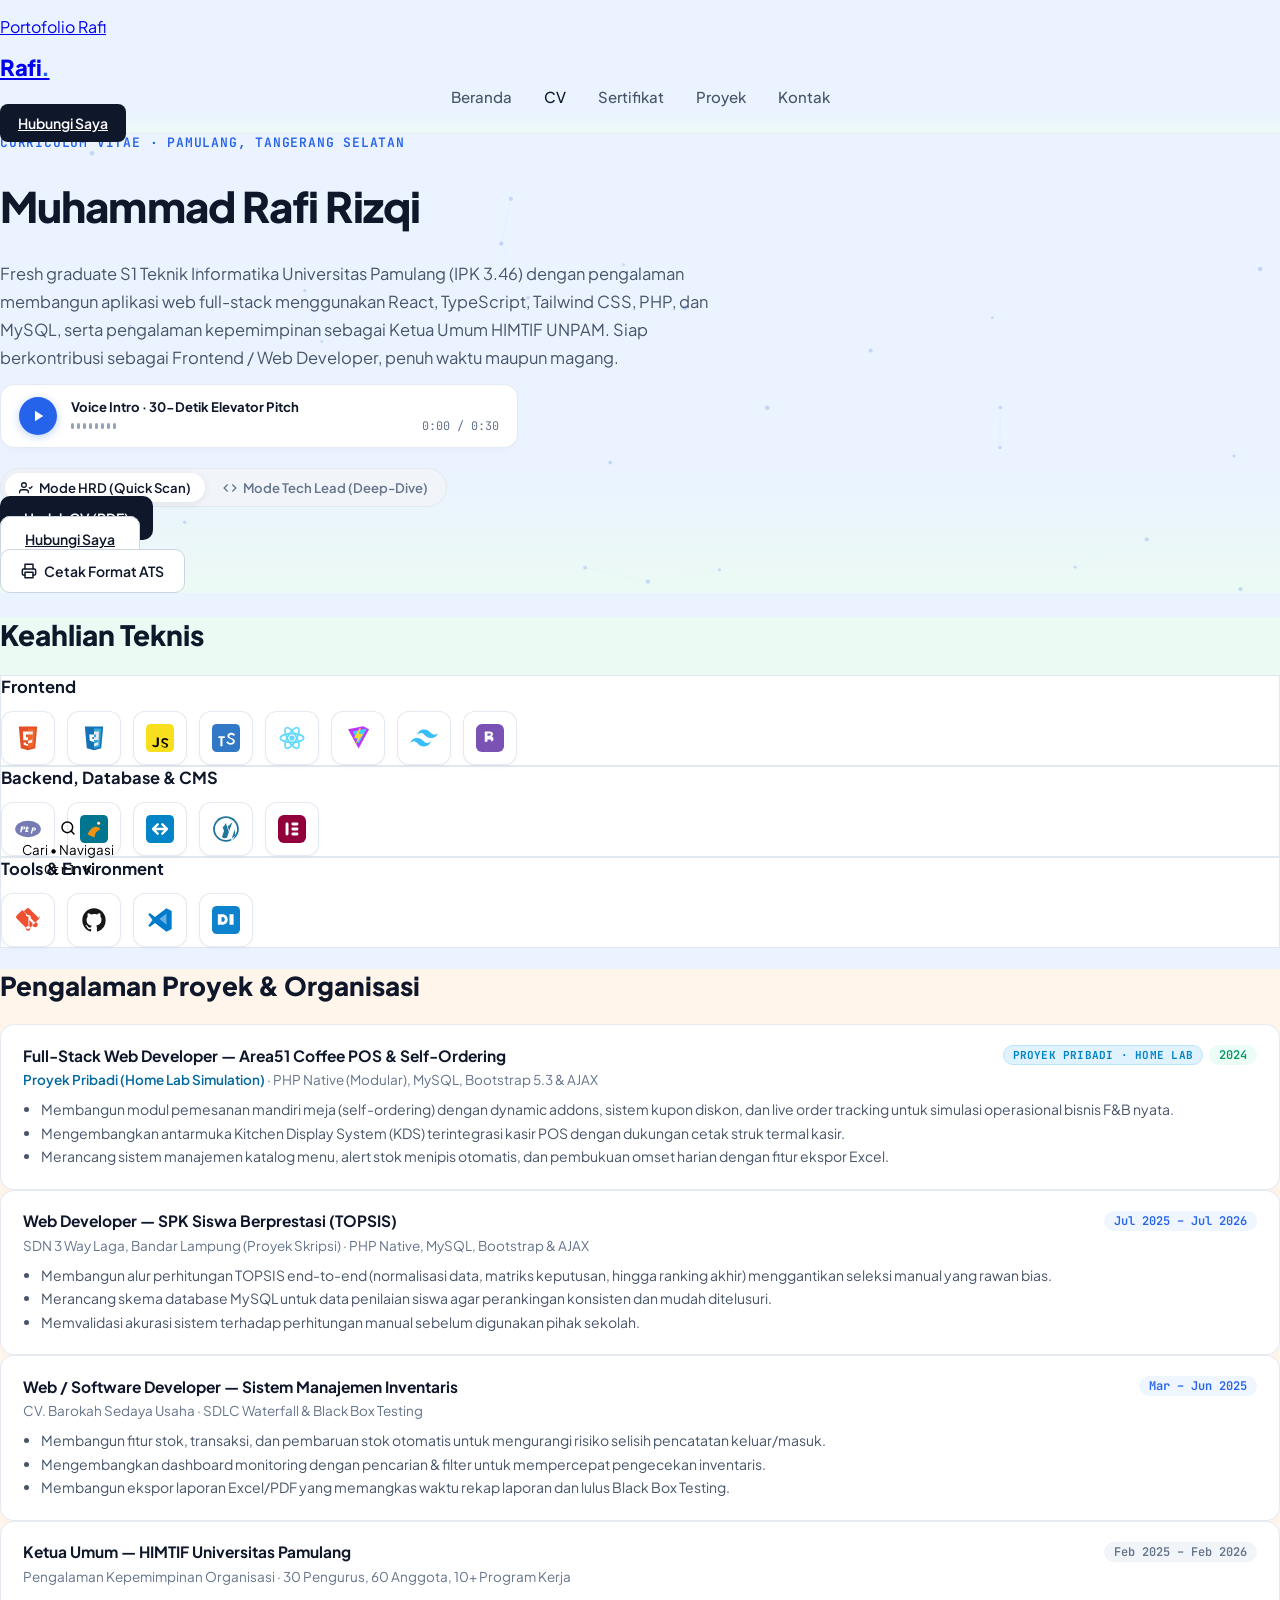
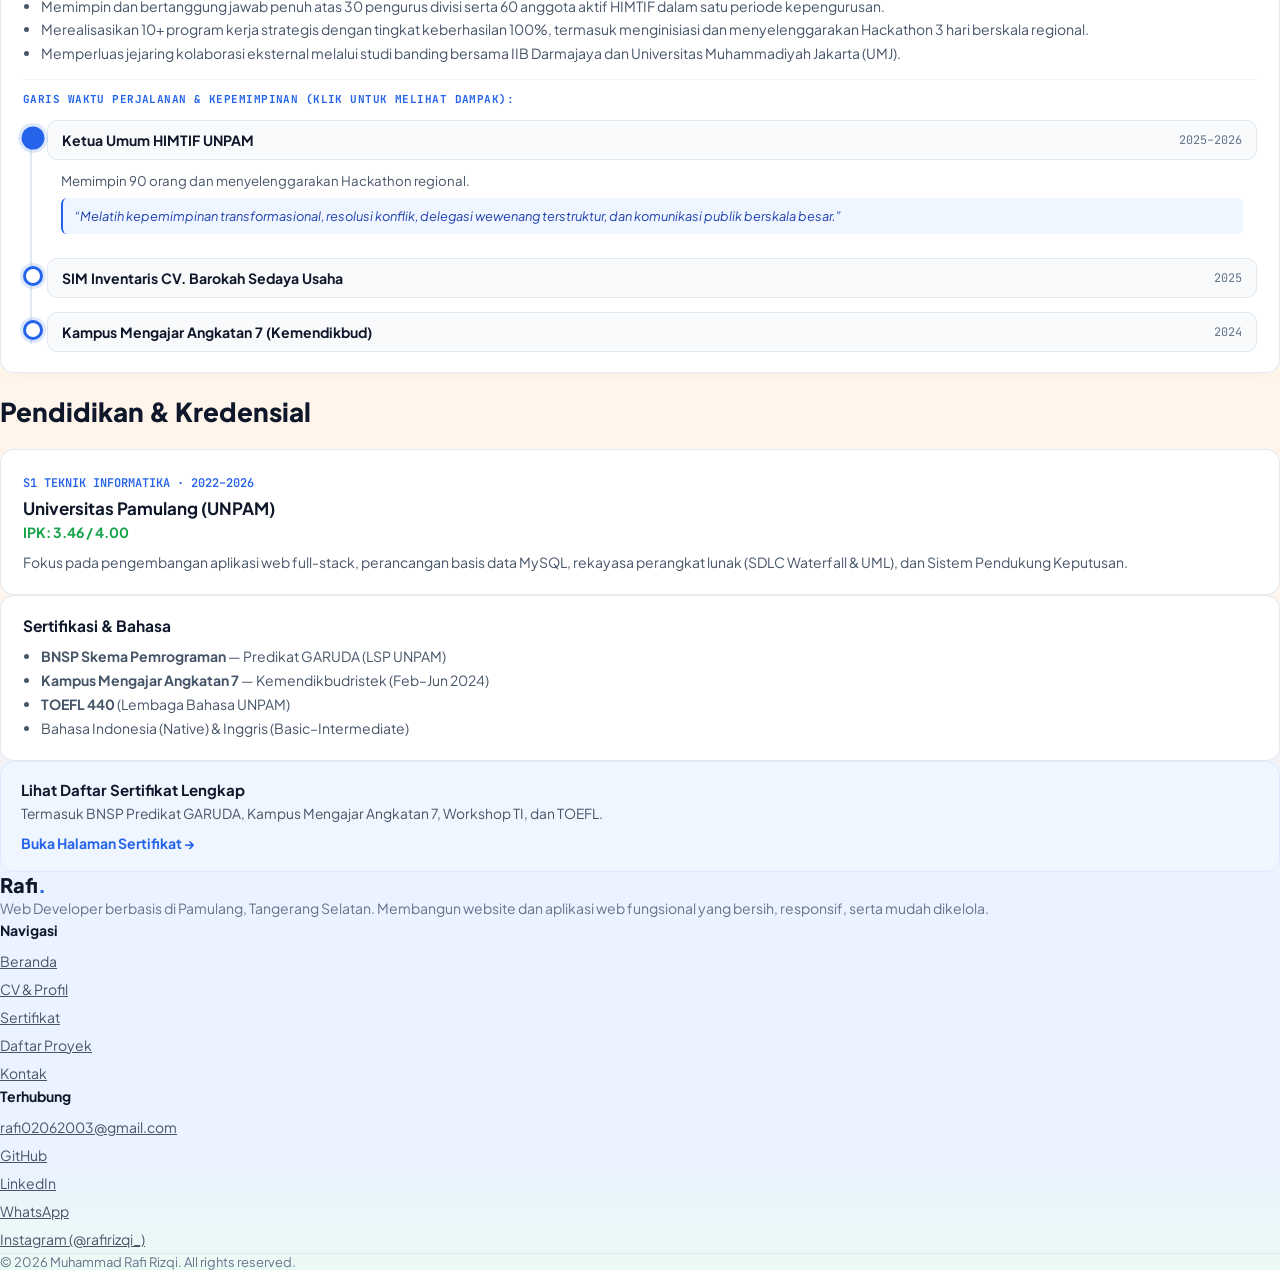
==== commit cb8b9f5c: "fix(motion): run robot & scroll animations by default with gentle reduce fallback" ====
--- a/cv/index.html
+++ b/cv/index.html
@@ -84,7 +84,7 @@
 /*# sourceURL=global-styles-inline-css */
 </style>
 <link rel='stylesheet' id='contact-form-7-css' href='/assets/vendor/cf7/styles.css?ver=6.2.5' media='all' />
-<link rel='stylesheet' id='rafi-portfolio-core-css' href='/assets/css/style.css?v=20261126b' media='all' />
+<link rel='stylesheet' id='rafi-portfolio-core-css' href='/assets/css/style.css?v=20261126c' media='all' />
 <link rel='stylesheet' id='hfe-style-css' href='/assets/vendor/hfe/header-footer-elementor.css?ver=2.9.8' media='all' />
 <link rel='stylesheet' id='elementor-frontend-css' href='/assets/vendor/elementor/css/frontend.min.css?ver=4.4.1' media='all' />
 <style id="elementor-frontend-inline-css">
--- a/assets/css/style.css
+++ b/assets/css/style.css
@@ -3749,8 +3749,8 @@
 }
 
 @keyframes rf-robot-live {
-	0%, 100% { transform: translateY(0) rotate(-2deg); }
-	50% { transform: translateY(-6px) rotate(2deg); }
+	0%, 100% { transform: translateY(0) rotate(-3deg); }
+	50% { transform: translateY(-7px) rotate(3deg); }
 }
 
 @keyframes rf-robot-blink-live {
@@ -3774,24 +3774,37 @@
 	92%, 100% { opacity: 0; transform: translateX(62px) skewX(-18deg); }
 }
 
-@media (prefers-reduced-motion: no-preference) {
-	.rf-robot-svg {
-		animation: rf-robot-live 4.2s ease-in-out infinite;
-	}
-	button#rf-palette-trigger.rf-palette-trigger:hover .rf-robot-svg {
-		animation-play-state: paused;
-	}
-	.rf-robot-eye {
-		animation: rf-robot-blink-live 3.6s ease-in-out infinite;
-	}
-	.rf-robot-antenna-orb {
-		animation: rf-robot-orb 2.2s ease-in-out infinite;
-	}
-	.rf-robot-aura {
-		animation: rf-robot-aura-pulse 3s ease-in-out infinite;
-	}
-	.rf-robot-visor-scan {
-		animation: rf-robot-visor-scan 4.8s ease-in-out infinite;
+.rf-robot-svg {
+	animation: rf-robot-live 3.4s ease-in-out infinite;
+	@media (prefers-reduced-motion: reduce) {
+		animation-duration: 6s;
+	}
+}
+button#rf-palette-trigger.rf-palette-trigger:hover .rf-robot-svg {
+	animation-play-state: paused;
+}
+.rf-robot-eye {
+	animation: rf-robot-blink-live 3.2s ease-in-out infinite;
+	@media (prefers-reduced-motion: reduce) {
+		animation-duration: 5.5s;
+	}
+}
+.rf-robot-antenna-orb {
+	animation: rf-robot-orb 2s ease-in-out infinite;
+	@media (prefers-reduced-motion: reduce) {
+		animation-duration: 4s;
+	}
+}
+.rf-robot-aura {
+	animation: rf-robot-aura-pulse 2.6s ease-in-out infinite;
+	@media (prefers-reduced-motion: reduce) {
+		animation-duration: 5s;
+	}
+}
+.rf-robot-visor-scan {
+	animation: rf-robot-visor-scan 4.2s ease-in-out infinite;
+	@media (prefers-reduced-motion: reduce) {
+		animation: none;
 	}
 }
 
@@ -4264,35 +4277,48 @@
 	to   { opacity: 1; transform: translateY(0); }
 }
 
-@media (prefers-reduced-motion: no-preference) {
-	#rf-tf-root .rf-tf-header {
-		transition: box-shadow 0.25s ease, border-color 0.25s ease;
-	}
-	#rf-tf-root .rf-tf-header.is-scrolled {
-		box-shadow: 0 8px 26px -12px rgba(9, 13, 22, 0.14);
-	}
-
-	#rf-tf-root .rf-tf-hero-kicker    { animation: rf-tf-rise 0.55s var(--tf-ease) 0ms both; }
-	#rf-tf-root .rf-tf-hero-headline  { animation: rf-tf-rise 0.55s var(--tf-ease) 70ms both; }
-	#rf-tf-root .rf-tf-hero-desc      { animation: rf-tf-rise 0.55s var(--tf-ease) 130ms both; }
-	#rf-tf-root .rf-tf-portrait-card  { animation: rf-tf-rise 0.6s  var(--tf-ease) 150ms both; }
-	#rf-tf-root .rf-tf-hero-meta-grid { animation: rf-tf-rise 0.55s var(--tf-ease) 190ms both; }
-	#rf-tf-root .rf-tf-hero-actions   { animation: rf-tf-rise 0.55s var(--tf-ease) 250ms both; }
-
+#rf-tf-root .rf-tf-header {
+	transition: box-shadow 0.25s ease, border-color 0.25s ease;
+}
+#rf-tf-root .rf-tf-header.is-scrolled {
+	box-shadow: 0 8px 26px -12px rgba(9, 13, 22, 0.14);
+}
+
+#rf-tf-root .rf-tf-hero-kicker    { animation: rf-tf-rise 0.55s var(--tf-ease) 0ms both; }
+#rf-tf-root .rf-tf-hero-headline  { animation: rf-tf-rise 0.55s var(--tf-ease) 70ms both; }
+#rf-tf-root .rf-tf-hero-desc      { animation: rf-tf-rise 0.55s var(--tf-ease) 130ms both; }
+#rf-tf-root .rf-tf-portrait-card  { animation: rf-tf-rise 0.6s  var(--tf-ease) 150ms both; }
+#rf-tf-root .rf-tf-hero-meta-grid { animation: rf-tf-rise 0.55s var(--tf-ease) 190ms both; }
+#rf-tf-root .rf-tf-hero-actions   { animation: rf-tf-rise 0.55s var(--tf-ease) 250ms both; }
+
+html.rf-anim-ready #rf-tf-root .rf-reveal {
+	opacity: 0;
+	transform: translateY(20px);
+	transition: opacity 0.6s var(--tf-ease), transform 0.6s var(--tf-ease);
+}
+html.rf-anim-ready #rf-tf-root .rf-reveal.is-in {
+	opacity: 1;
+	transform: translateY(0);
+}
+
+#rf-tf-root .rf-tf-btn:hover { transform: translateY(-2px); }
+#rf-tf-root .rf-tf-btn:active { transform: translateY(0) scale(0.98); }
+#rf-tf-root .rf-tf-social-link { transition: transform var(--tf-dur) var(--tf-ease), border-color var(--tf-dur) var(--tf-ease), color var(--tf-dur) var(--tf-ease); }
+#rf-tf-root .rf-tf-social-link:hover { transform: translateY(-2px); }
+#rf-tf-root .rf-tf-spec-row,
+#rf-tf-root .rf-tf-ledger-row { transition: background-color 0.2s ease, transform 0.2s var(--tf-ease); }
+
+@media (prefers-reduced-motion: reduce) {
+	#rf-tf-root .rf-tf-hero-kicker,
+	#rf-tf-root .rf-tf-hero-headline,
+	#rf-tf-root .rf-tf-hero-desc,
+	#rf-tf-root .rf-tf-portrait-card,
+	#rf-tf-root .rf-tf-hero-meta-grid,
+	#rf-tf-root .rf-tf-hero-actions {
+		animation: none;
+	}
 	html.rf-anim-ready #rf-tf-root .rf-reveal {
-		opacity: 0;
-		transform: translateY(20px);
-		transition: opacity 0.6s var(--tf-ease), transform 0.6s var(--tf-ease);
-	}
-	html.rf-anim-ready #rf-tf-root .rf-reveal.is-in {
-		opacity: 1;
-		transform: translateY(0);
-	}
-
-	#rf-tf-root .rf-tf-btn:hover { transform: translateY(-2px); }
-	#rf-tf-root .rf-tf-btn:active { transform: translateY(0) scale(0.98); }
-	#rf-tf-root .rf-tf-social-link { transition: transform var(--tf-dur) var(--tf-ease), border-color var(--tf-dur) var(--tf-ease), color var(--tf-dur) var(--tf-ease); }
-	#rf-tf-root .rf-tf-social-link:hover { transform: translateY(-2px); }
-	#rf-tf-root .rf-tf-spec-row,
-	#rf-tf-root .rf-tf-ledger-row { transition: background-color 0.2s ease, transform 0.2s var(--tf-ease); }
-}
+		transform: none;
+		transition: opacity 0.35s ease;
+	}
+}
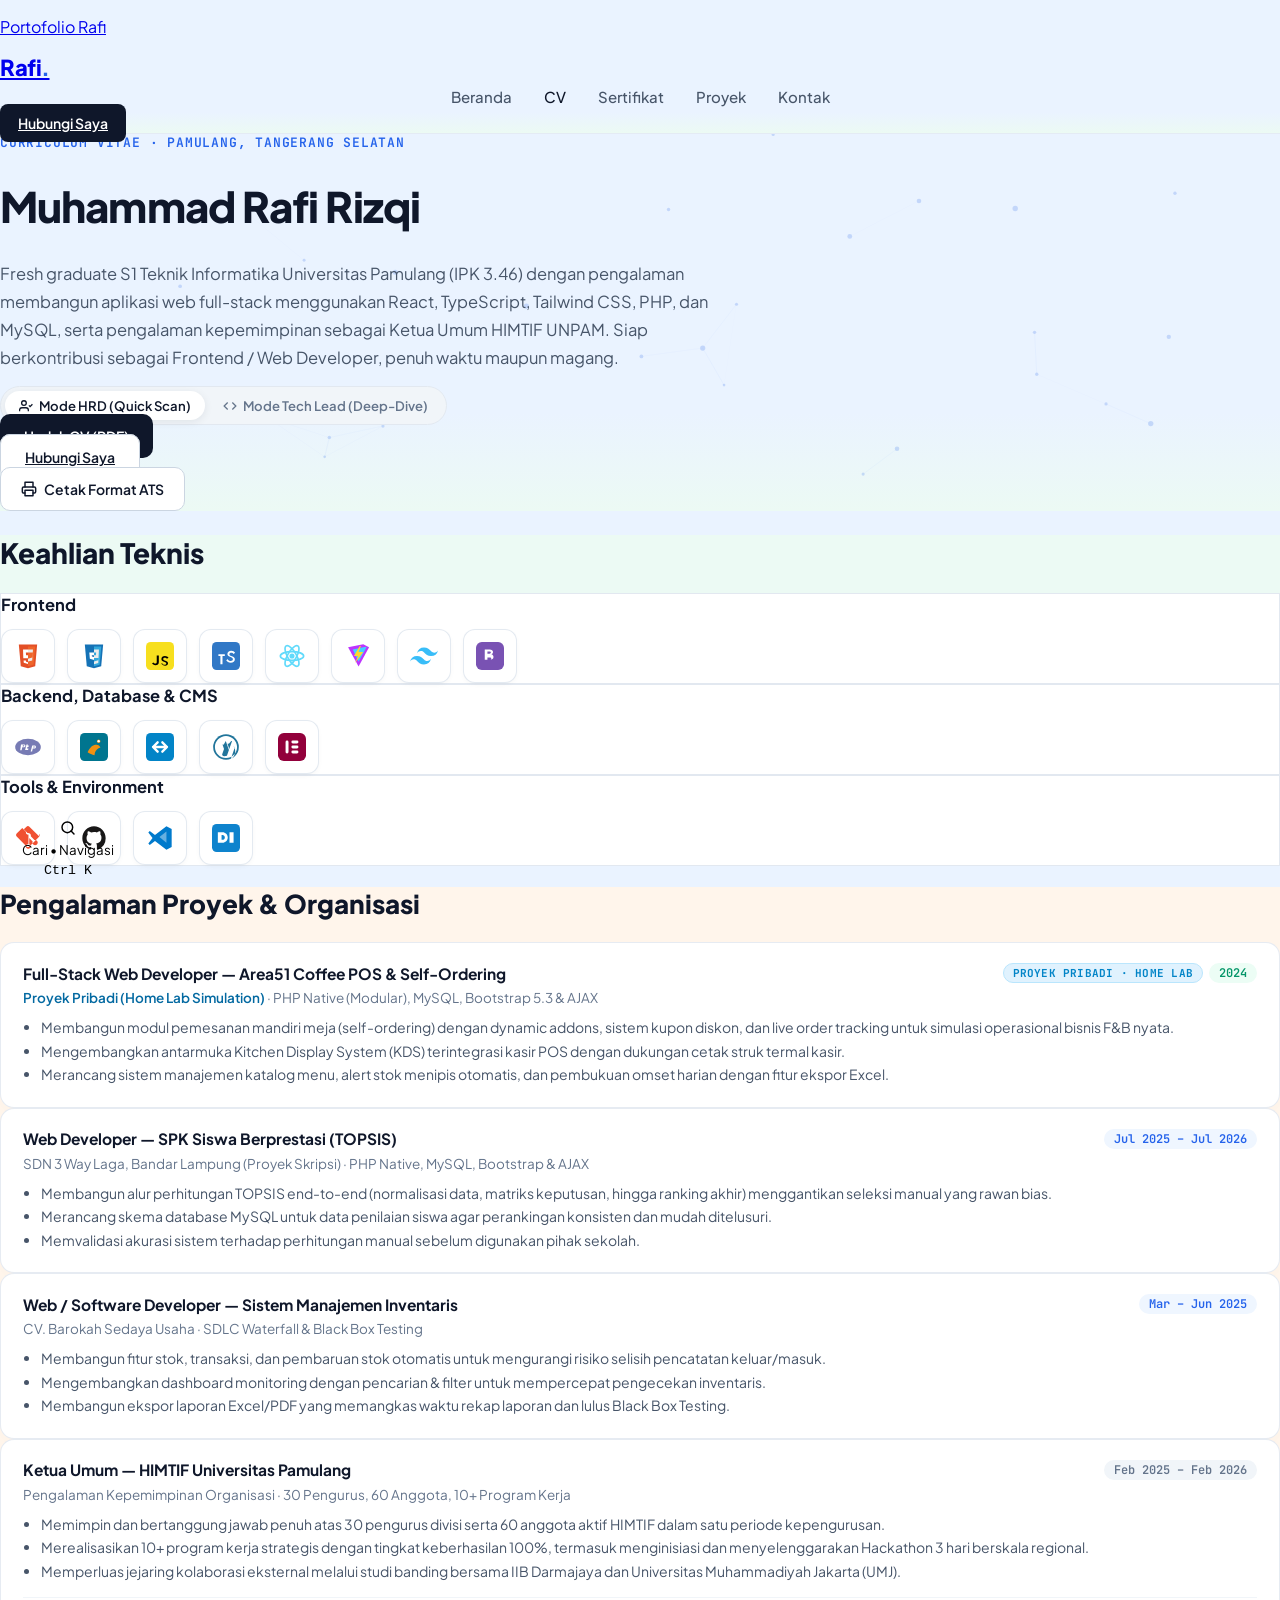
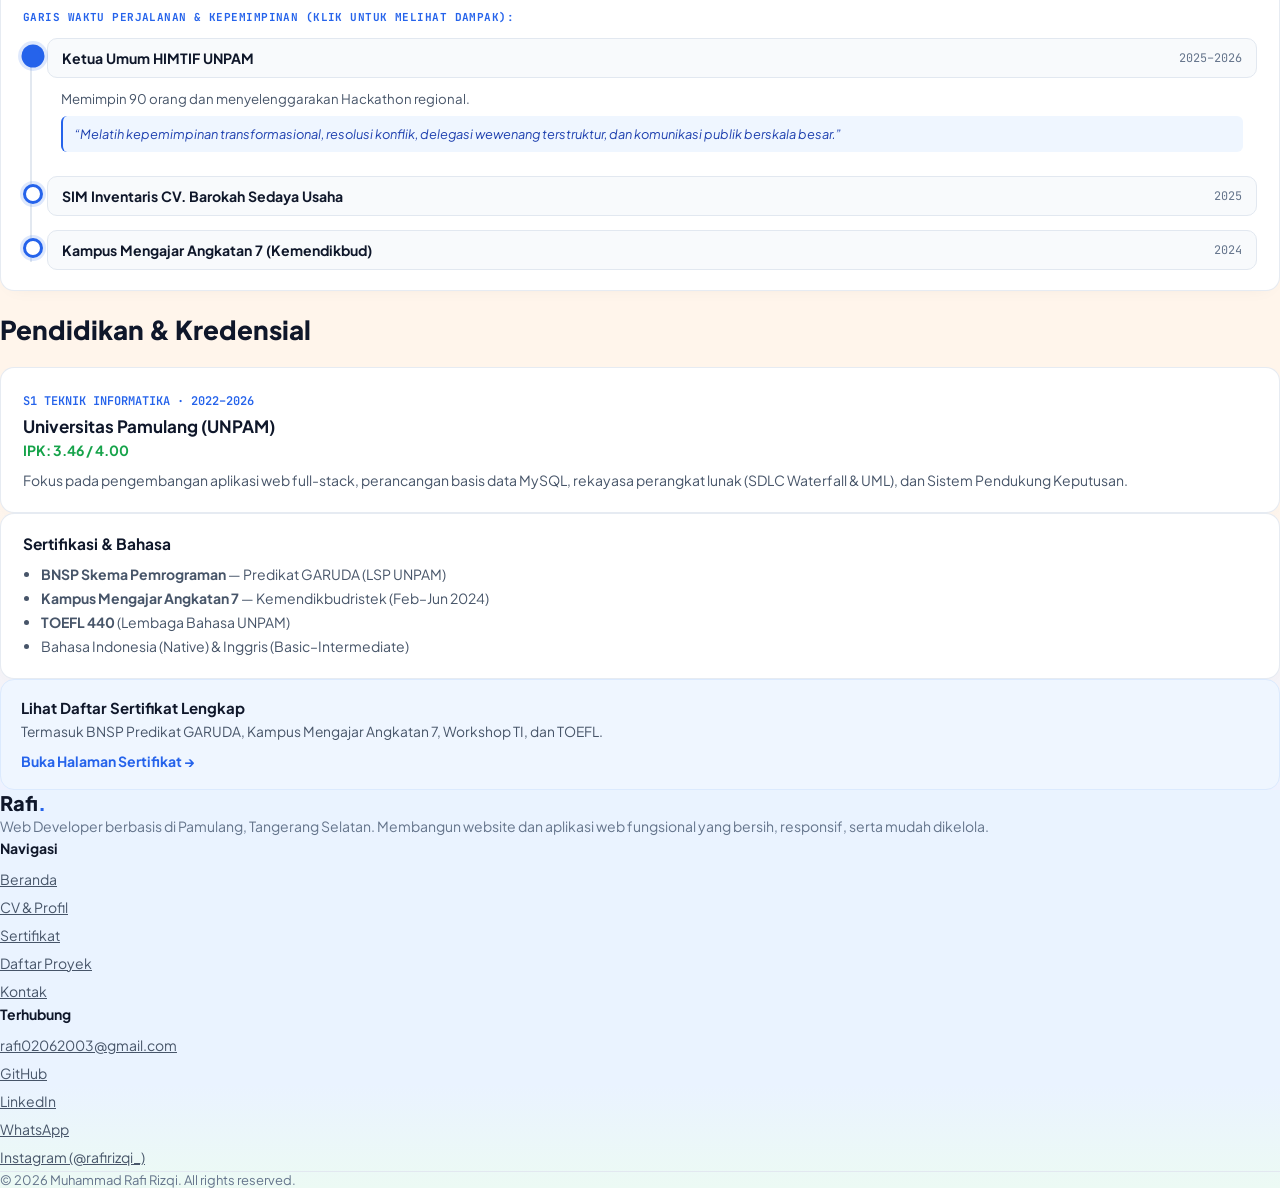
==== commit 6c90ead2: "chore: full portfolio audit cleanup and bug fixes" ====
--- a/cv/index.html
+++ b/cv/index.html
@@ -4,7 +4,6 @@
 	<meta charset="UTF-8" />
 	<meta name="viewport" content="width=device-width, initial-scale=1" />
 	<link rel="profile" href="http://gmpg.org/xfn/11" />
-	<link rel="pingback" href="/xmlrpc.php" />
 	<!-- Core Web Vitals Resource Hints -->
 <link rel="preconnect" href="https://fonts.googleapis.com">
 <link rel="preconnect" href="https://fonts.gstatic.com" crossorigin>
@@ -37,10 +36,6 @@
 <!-- /Rank Math WordPress SEO plugin -->
 
 <link rel='dns-prefetch' href='//fonts.googleapis.com' />
-<link rel="alternate" type="application/rss+xml" title="Portofolio Rafi &raquo; Feed" href="/feed/" />
-<link rel="alternate" type="application/rss+xml" title="Portofolio Rafi &raquo; Comments Feed" href="/comments/feed/" />
-<link rel="alternate" title="oEmbed (JSON)" type="application/json+oembed" href="/wp-json/oembed/1.0/embed?url=cv%2F" />
-<link rel="alternate" title="oEmbed (XML)" type="text/xml+oembed" href="/wp-json/oembed/1.0/embed?url=cv%2F&#038;format=xml" />
 <!-- Favicon Suite (SVG Scalable) -->
 <link rel="icon" type="image/svg+xml" href="/assets/img/favicon-rafi.svg">
 <link rel="apple-touch-icon" href="/assets/img/rafi-portrait-asli.jpg">
@@ -83,8 +78,7 @@
 :root :where(.wp-block-pullquote){font-size: 1.5em;line-height: 1.6;}
 /*# sourceURL=global-styles-inline-css */
 </style>
-<link rel='stylesheet' id='contact-form-7-css' href='/assets/vendor/cf7/styles.css?ver=6.2.5' media='all' />
-<link rel='stylesheet' id='rafi-portfolio-core-css' href='/assets/css/style.css?v=20261126c' media='all' />
+<link rel='stylesheet' id='rafi-portfolio-core-css' href='/assets/css/style.css?v=20261126d' media='all' />
 <link rel='stylesheet' id='hfe-style-css' href='/assets/vendor/hfe/header-footer-elementor.css?ver=2.9.8' media='all' />
 <link rel='stylesheet' id='elementor-frontend-css' href='/assets/vendor/elementor/css/frontend.min.css?ver=4.4.1' media='all' />
 <style id="elementor-frontend-inline-css">
@@ -118,7 +112,6 @@
 !function($){'use strict';$(document).ready(function(){var bar=$('.hfe-reading-progress-bar');if(!bar.length)return;$(window).on('scroll',function(){var s=$(window).scrollTop(),d=$(document).height()-$(window).height(),p=d? s/d*100:0;bar.css('width',p+'%')});});}(jQuery);
 //# sourceURL=jquery-js-after
 </script>
-<link rel="alternate" title="JSON" type="application/json" href="/wp-json/wp/v2/pages/19" />
 
 
 <meta name="generator" content="Elementor 4.4.1; features: e_font_icon_svg, additional_custom_breakpoints; settings: css_print_method-external, google_font-enabled, font_display-swap">
@@ -164,8 +157,8 @@
             "nationality": "ID",
             "address": {
                 "@type": "PostalAddress",
-                "addressLocality": "Depok",
-                "addressRegion": "Jawa Barat",
+                "addressLocality": "Pamulang, Tangerang Selatan",
+                "addressRegion": "Banten",
                 "addressCountry": "ID"
             },
             "alumniOf": {
@@ -343,28 +336,6 @@
 					<h1 class="elementor-heading-title elementor-size-default">Muhammad Rafi Rizqi</h1>				</div>
 				<div class="elementor-element elementor-element-0415eea elementor-widget elementor-widget-text-editor" data-id="0415eea" data-element_type="widget" data-e-type="widget" data-widget_type="text-editor.default">
 									<p style="margin:0;max-width:720px;font-size:16.5px;line-height:1.7;color:#475569;">Fresh graduate S1 Teknik Informatika Universitas Pamulang (IPK 3.46) dengan pengalaman membangun aplikasi web full-stack menggunakan React, TypeScript, Tailwind CSS, PHP, dan MySQL, serta pengalaman kepemimpinan sebagai Ketua Umum HIMTIF UNPAM. Siap berkontribusi sebagai Frontend / Web Developer, penuh waktu maupun magang.</p>
-<div class="rf-voice-card" id="rf-voice-intro">
-	<button type="button" class="rf-voice-play-btn" aria-label="Putar Audio Elevator Pitch">
-		<svg viewBox="0 0 24 24" width="18" height="18" fill="currentColor"><path d="M8 5v14l11-7z"/></svg>
-	</button>
-	<div class="rf-voice-info">
-		<span class="rf-voice-label">Voice Intro · 30-Detik Elevator Pitch</span>
-		<div class="rf-voice-meta">
-			<div class="rf-voice-waves">
-				<span class="rf-wave-bar"></span>
-				<span class="rf-wave-bar"></span>
-				<span class="rf-wave-bar"></span>
-				<span class="rf-wave-bar"></span>
-				<span class="rf-wave-bar"></span>
-				<span class="rf-wave-bar"></span>
-				<span class="rf-wave-bar"></span>
-				<span class="rf-wave-bar"></span>
-			</div>
-			<span class="rf-voice-time">0:00 / 0:30</span>
-		</div>
-	</div>
-	<audio preload="none"><source src="/assets/audio/rafi-voice-intro.mp3" type="audio/mpeg"></audio>
-</div>
 
 <div class="rf-cv-mode-bar" role="group" aria-label="Mode Tampilan CV">
 	<button type="button" class="rf-mode-btn is-active" data-mode="recruiter" aria-pressed="true">
@@ -658,8 +629,6 @@
 				</div>
 		</div>		</footer>
 	</div><!-- #page -->
-	<!-- Reading / Scroll Progress Bar -->
-	<div id="rf-progress-bar" class="rf-progress-bar" aria-hidden="true"></div>
 	
 	<!-- Certificate Lightbox Modal (Rafi Portfolio Core v2.0.0) -->
 	<div id="rf-cert-modal" class="rf-cert-modal-backdrop" aria-hidden="true" role="dialog" aria-modal="true" aria-labelledby="rf-modal-title">
@@ -953,23 +922,6 @@
 					} );
 				} )();
 			</script>
-			<script id="wp-hooks-js" src="/assets/vendor/hooks.min.js?ver=f0f188028580e8dc1255"></script>
-<script id="wp-i18n-js" src="/assets/vendor/i18n.min.js?ver=1dfe7db3940c23ea9216"></script>
-<script id="wp-i18n-js-after">
-wp.i18n.setLocaleData( { 'text direction\u0004ltr': [ 'ltr' ] } );
-//# sourceURL=wp-i18n-js-after
-</script>
-<script id="swv-js" src="/assets/vendor/cf7/swv.js?ver=6.2.5"></script>
-<script id="contact-form-7-js-before">
-var wpcf7 = {
-    "api": {
-        "root": "\/wp-json\/",
-        "namespace": "contact-form-7\/v1"
-    }
-};
-//# sourceURL=contact-form-7-js-before
-</script>
-<script id="contact-form-7-js" src="/assets/vendor/cf7/index.js?ver=6.2.5"></script>
 <script id="rafi-portfolio-filter-js" src="/assets/js/portfolio-filter.js?ver=2.4.0" defer="defer"></script>
 <script id="rafi-portfolio-carousel-js" src="/assets/js/carousel.js" defer="defer"></script>
 <script id="rafi-portfolio-cv-js" src="/assets/js/portfolio-cv.js?ver=2.4.0" defer="defer"></script>
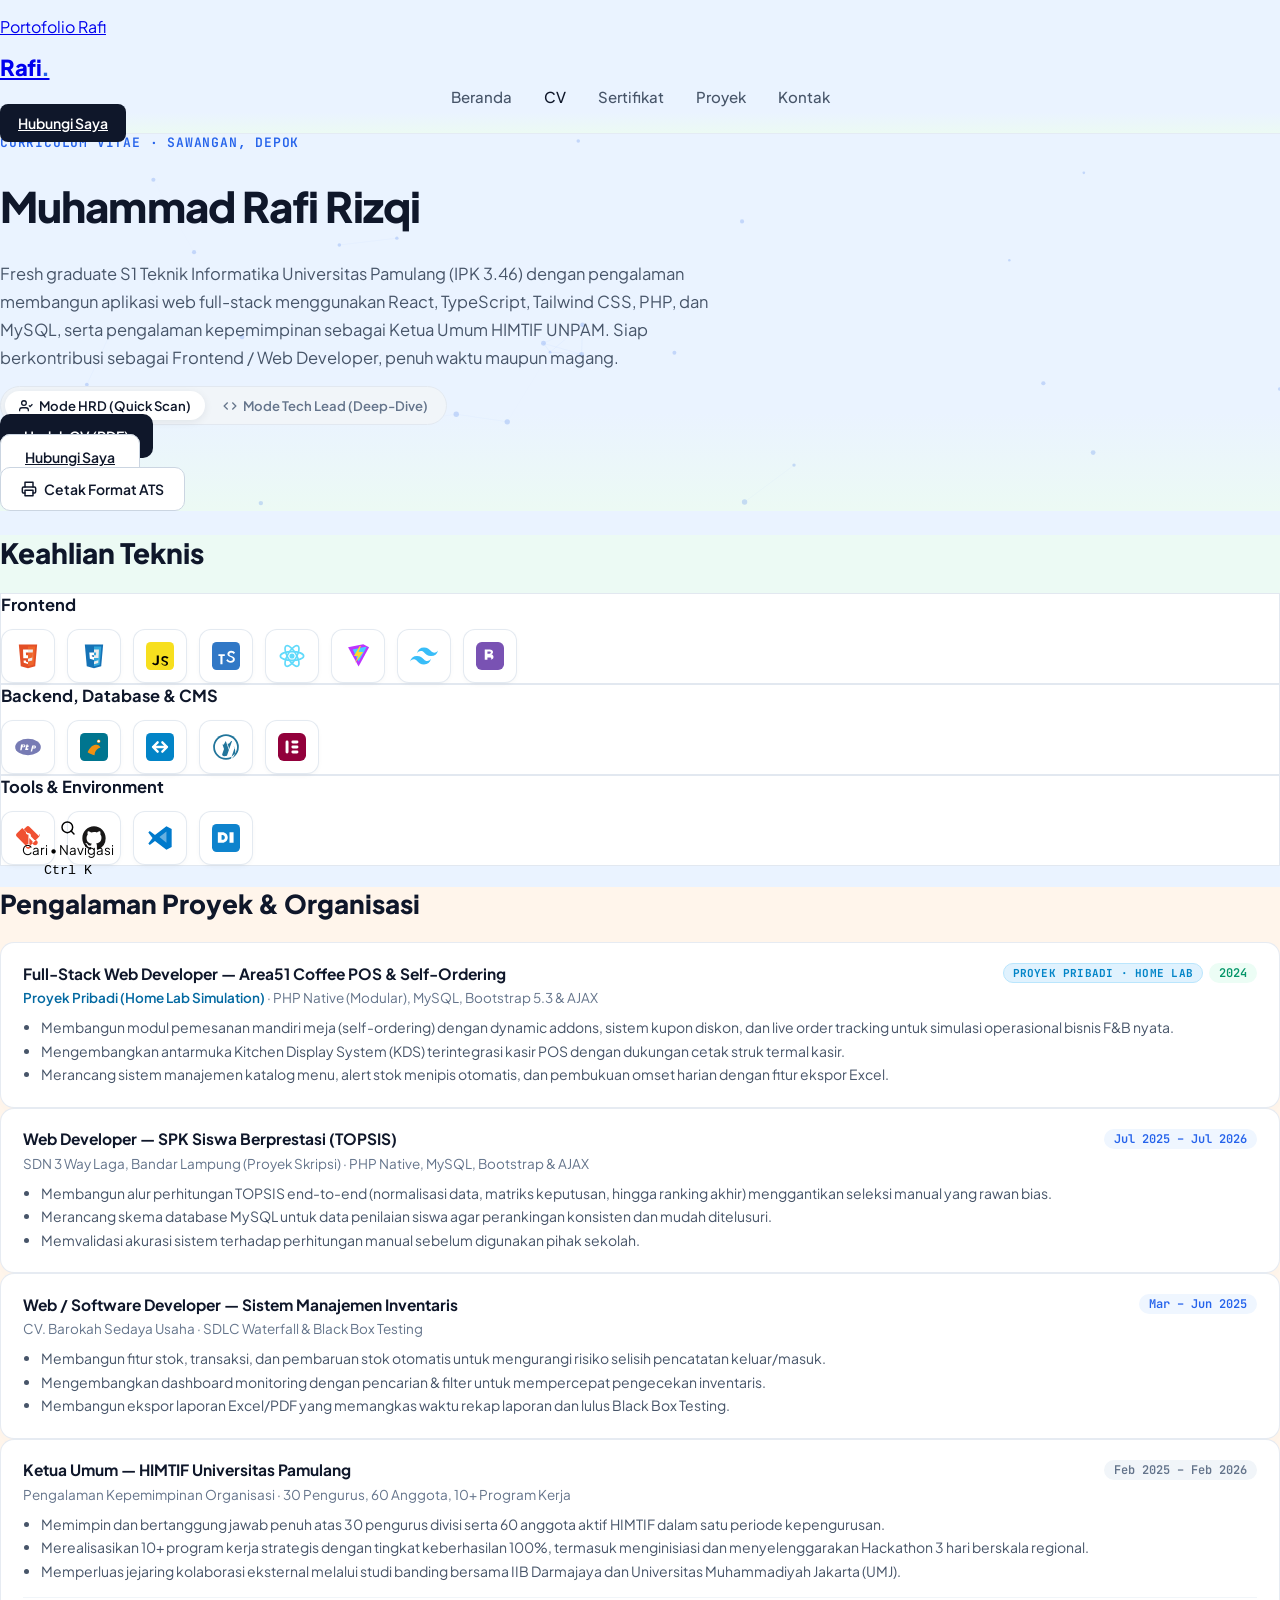
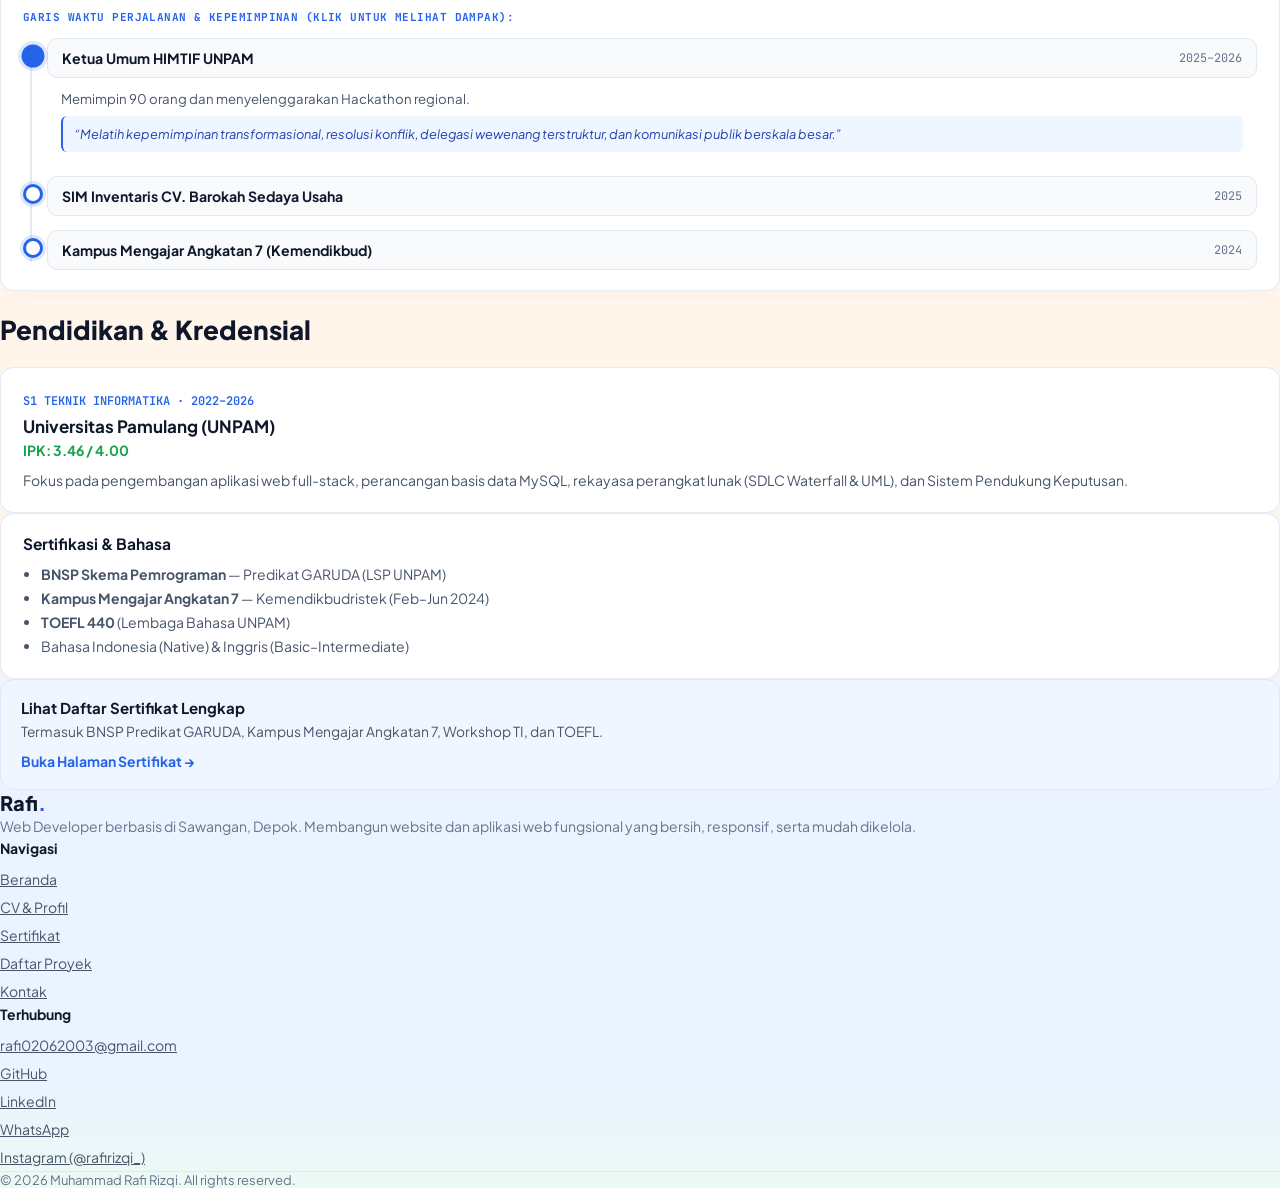
==== commit 0b9a1d9b: "chore: update location to Sawangan Depok, drop EXP, add Next/React/TS/Tailwind/Bootstrap + Antigravi" ====
--- a/cv/index.html
+++ b/cv/index.html
@@ -157,8 +157,8 @@
             "nationality": "ID",
             "address": {
                 "@type": "PostalAddress",
-                "addressLocality": "Pamulang, Tangerang Selatan",
-                "addressRegion": "Banten",
+                "addressLocality": "Sawangan, Depok",
+                "addressRegion": "Jawa Barat",
                 "addressCountry": "ID"
             },
             "alumniOf": {
@@ -331,7 +331,7 @@
 				<div class="elementor-element elementor-element-d2e514d e-con-boxed e-flex e-con e-parent" data-id="d2e514d" data-element_type="container" data-e-type="container">
 					<div class="e-con-inner">
 				<div class="elementor-element elementor-element-588e406 elementor-widget elementor-widget-heading" data-id="588e406" data-element_type="widget" data-e-type="widget" data-widget_type="heading.default">
-					<div class="elementor-heading-title elementor-size-default">CURRICULUM VITAE · PAMULANG, TANGERANG SELATAN</div>				</div>
+					<div class="elementor-heading-title elementor-size-default">CURRICULUM VITAE · SAWANGAN, DEPOK</div>				</div>
 				<div class="elementor-element elementor-element-3149d8b elementor-widget elementor-widget-heading" data-id="3149d8b" data-element_type="widget" data-e-type="widget" data-widget_type="heading.default">
 					<h1 class="elementor-heading-title elementor-size-default">Muhammad Rafi Rizqi</h1>				</div>
 				<div class="elementor-element elementor-element-0415eea elementor-widget elementor-widget-text-editor" data-id="0415eea" data-element_type="widget" data-e-type="widget" data-widget_type="text-editor.default">
@@ -613,7 +613,7 @@
 				<div class="elementor-element elementor-element-87039f8 elementor-widget elementor-widget-heading" data-id="87039f8" data-element_type="widget" data-e-type="widget" data-widget_type="heading.default">
 					<div class="elementor-heading-title elementor-size-default">Rafi<span style="color:#2563EB">.</span></div>				</div>
 				<div class="elementor-element elementor-element-f52140b elementor-widget elementor-widget-text-editor" data-id="f52140b" data-element_type="widget" data-e-type="widget" data-widget_type="text-editor.default">
-									<p style="margin:0;color:#64748B;font-size:14px;line-height:1.65;">Web Developer berbasis di Pamulang, Tangerang Selatan. Membangun website dan aplikasi web fungsional yang bersih, responsif, serta mudah dikelola.</p>								</div>
+									<p style="margin:0;color:#64748B;font-size:14px;line-height:1.65;">Web Developer berbasis di Sawangan, Depok. Membangun website dan aplikasi web fungsional yang bersih, responsif, serta mudah dikelola.</p>								</div>
 				</div>
 		<div class="elementor-element elementor-element-04f33c8 e-con-full e-flex e-con e-child" data-id="04f33c8" data-element_type="container" data-e-type="container">
 				<div class="elementor-element elementor-element-f67df56 elementor-widget elementor-widget-text-editor" data-id="f67df56" data-element_type="widget" data-e-type="widget" data-widget_type="text-editor.default">
--- a/assets/css/style.css
+++ b/assets/css/style.css
@@ -7,6 +7,38 @@
 /* ══════════════════════════════════════════════════════════════════════
    0. RESET + CUSTOM PROPERTIES
    ══════════════════════════════════════════════════════════════════════ */
+.screen-reader-text {
+	border: 0;
+	clip-path: inset(50%);
+	height: 1px;
+	margin: -1px;
+	overflow: hidden;
+	padding: 0;
+	position: absolute !important;
+	width: 1px;
+	word-wrap: normal !important;
+}
+
+.screen-reader-text.skip-link:focus {
+	background-color: #111827;
+	border-radius: 6px;
+	box-shadow: 0 4px 14px rgba(9, 13, 22, 0.2);
+	clip-path: none;
+	color: #ffffff;
+	display: block;
+	font-family: 'Plus Jakarta Sans', system-ui, sans-serif;
+	font-size: 14px;
+	font-weight: 600;
+	height: auto;
+	left: 12px;
+	line-height: normal;
+	padding: 12px 18px;
+	text-decoration: none;
+	top: 12px;
+	width: auto;
+	z-index: 100000;
+}
+
 #rf-tf-root *,
 #rf-tf-root *::before,
 #rf-tf-root *::after {
@@ -471,7 +503,7 @@
 	width: 100%;
 	height: 100%;
 	object-fit: cover;
-	object-position: center 15%;
+	object-position: center 12%;
 }
 
 #rf-tf-root .rf-tf-portrait-caption {
@@ -830,6 +862,65 @@
 	line-height: 1.6;
 }
 
+#rf-tf-root .rf-tech-pills {
+	display: flex;
+	flex-wrap: wrap;
+	gap: 8px;
+	margin-top: 4px;
+}
+
+#rf-tf-root .rf-tech-pill {
+	display: inline-flex;
+	align-items: center;
+	gap: 7px;
+	padding: 6px 11px;
+	background: var(--tf-bg);
+	border: 1px solid var(--tf-border);
+	border-radius: 8px;
+	font-family: var(--tf-font-mono);
+	font-size: 0.74rem;
+	font-weight: 600;
+	line-height: 1.25;
+	letter-spacing: 0.01em;
+	color: var(--tf-ink);
+	box-shadow: 0 1px 2px rgba(9, 13, 22, 0.04);
+	transition: transform var(--tf-dur) var(--tf-ease), border-color var(--tf-dur) var(--tf-ease), box-shadow var(--tf-dur) var(--tf-ease);
+}
+
+#rf-tf-root .rf-tech-pill:hover {
+	transform: translateY(-1px);
+	border-color: var(--tf-border-md);
+	box-shadow: 0 4px 10px -4px rgba(9, 13, 22, 0.12);
+}
+
+#rf-tf-root .rf-tech-pill__icon {
+	width: 16px;
+	height: 16px;
+	flex-shrink: 0;
+	display: inline-flex;
+	align-items: center;
+	justify-content: center;
+}
+
+#rf-tf-root .rf-tech-pill__icon svg {
+	display: block;
+	width: 16px;
+	height: 16px;
+}
+
+#rf-tf-root .rf-tech-pill--concept {
+	background: transparent;
+	border: 1px dashed var(--tf-border-md);
+	color: var(--tf-ink-mid);
+	font-weight: 500;
+	box-shadow: none;
+}
+
+#rf-tf-root .rf-tech-pill--concept:hover {
+	border-color: var(--tf-ink-muted);
+	box-shadow: none;
+}
+
 /* ══════════════════════════════════════════════════════════════════════
    7. EXPERIENCE LEDGER
    ══════════════════════════════════════════════════════════════════════ */
@@ -952,6 +1043,7 @@
 	width: 100%;
 	height: 100%;
 	object-fit: cover;
+	object-position: top center;
 	transition: transform 400ms var(--tf-ease);
 }
 
@@ -3693,7 +3785,7 @@
 	box-shadow: none;
 	cursor: pointer;
 	font-family: 'Plus Jakarta Sans', -apple-system, BlinkMacSystemFont, sans-serif;
-	transition: transform 0.28s cubic-bezier(0.16, 1, 0.3, 1);
+	transition: transform 0.28s cubic-bezier(0.16, 1, 0.3, 1), left 0.58s cubic-bezier(0.34, 1.56, 0.64, 1);
 	user-select: none;
 }
 
@@ -3828,6 +3920,88 @@
 	color: #ffffff;
 	background: #0f172a;
 	border-color: #38bdf8;
+}
+
+/* Gen Z HIIHUU Easter Egg Dodge & Speech Bubble */
+button#rf-palette-trigger.rf-palette-trigger.is-hihu-dodged {
+	left: calc(100vw - var(--rf-fab-w, 78px) - 32px);
+}
+
+.rf-hihu-bubble {
+	position: absolute;
+	bottom: calc(100% + 10px);
+	left: 50%;
+	transform: translate(-50%, 10px) scale(0.75);
+	padding: 6px 12px;
+	background: #0f172a;
+	color: #38bdf8;
+	border: 1.5px solid #38bdf8;
+	border-radius: 999px;
+	font-family: 'JetBrains Mono', ui-monospace, monospace;
+	font-size: 0.78rem;
+	font-weight: 800;
+	letter-spacing: 0.08em;
+	text-transform: uppercase;
+	white-space: nowrap;
+	box-shadow: 0 10px 24px rgba(15, 23, 42, 0.28), 0 0 16px rgba(56, 189, 248, 0.28);
+	opacity: 0;
+	pointer-events: none;
+	z-index: 2;
+	transition: opacity 0.24s ease, transform 0.24s ease;
+}
+
+.rf-hihu-bubble::after {
+	content: '';
+	position: absolute;
+	top: 100%;
+	left: 50%;
+	margin-left: -6px;
+	border-width: 6px 6px 0 6px;
+	border-style: solid;
+	border-color: #38bdf8 transparent transparent transparent;
+}
+
+button#rf-palette-trigger.rf-palette-trigger.is-hihu-dodged .rf-hihu-bubble {
+	left: auto;
+	right: 0;
+	transform: translate(0, 10px) scale(0.75);
+}
+
+button#rf-palette-trigger.rf-palette-trigger.is-hihu-dodged .rf-hihu-bubble::after {
+	left: auto;
+	right: 22px;
+	margin-left: 0;
+}
+
+@keyframes rf-hihu-pop {
+	0% {
+		opacity: 0;
+		transform: translate(0, 10px) scale(0.7);
+	}
+	65% {
+		opacity: 1;
+		transform: translate(0, -4px) scale(1.08);
+	}
+	100% {
+		opacity: 1;
+		transform: translate(0, 0) scale(1);
+	}
+}
+
+@keyframes rf-hihu-wiggle {
+	0%, 100% { transform: rotate(0deg) scale(1); }
+	25% { transform: rotate(-11deg) scale(1.08); }
+	55% { transform: rotate(10deg) scale(1.08); }
+	80% { transform: rotate(-6deg) scale(1.04); }
+}
+
+button#rf-palette-trigger.rf-palette-trigger.is-hihu-speaking .rf-hihu-bubble {
+	opacity: 1;
+	animation: rf-hihu-pop 0.45s cubic-bezier(0.34, 1.56, 0.64, 1) forwards;
+}
+
+button#rf-palette-trigger.rf-palette-trigger.is-hihu-speaking .rf-robot-svg {
+	animation: rf-hihu-wiggle 0.55s ease-in-out 2;
 }
 
 /* Command Palette Modal Backdrop */
@@ -4224,6 +4398,10 @@
 		left: 16px;
 	}
 
+	button#rf-palette-trigger.rf-palette-trigger.is-hihu-dodged {
+		left: calc(100vw - var(--rf-fab-w, 48px) - 24px);
+	}
+
 	.rf-robot-svg {
 		width: 48px;
 		height: 48px;
@@ -4322,3 +4500,128 @@
 		transition: opacity 0.35s ease;
 	}
 }
+
+/* ══════════════════════════════════════════════════════════════════════
+   17. GEN Z EASTER EGGS (DEAL WITH IT SHADES, TOAST, MATRIX & CONFETTI, SECRET SPOTLIGHT)
+   ══════════════════════════════════════════════════════════════════════ */
+#rf-tf-root .rf-tf-portrait-frame {
+	cursor: pointer;
+}
+
+#rf-tf-root .rf-deal-shades {
+	position: absolute;
+	top: 26.5%;
+	left: 50%;
+	width: 44%;
+	height: auto;
+	transform: translate(-50%, -220%) rotate(-4deg);
+	opacity: 0;
+	pointer-events: none;
+	z-index: 3;
+	filter: drop-shadow(0 6px 10px rgba(9, 13, 22, 0.42));
+	transition: transform 0.65s cubic-bezier(0.22, 1, 0.36, 1), opacity 0.28s ease;
+}
+
+#rf-tf-root .rf-tf-portrait-frame.is-cool .rf-deal-shades {
+	opacity: 1;
+	transform: translate(-50%, 0) rotate(0deg);
+}
+
+.rf-egg-canvas {
+	position: fixed;
+	inset: 0;
+	width: 100vw;
+	height: 100vh;
+	pointer-events: none;
+	z-index: 1000002;
+	transition: opacity 0.4s ease;
+}
+
+.rf-egg-toast {
+	position: fixed;
+	top: 20px;
+	right: 20px;
+	z-index: 1000003;
+	display: flex;
+	align-items: center;
+	gap: 12px;
+	max-width: min(360px, calc(100vw - 32px));
+	padding: 12px 16px;
+	background: rgba(15, 23, 42, 0.96);
+	color: #f8fafc;
+	border: 1px solid rgba(56, 189, 248, 0.45);
+	border-radius: 12px;
+	box-shadow: 0 18px 38px -10px rgba(15, 23, 42, 0.45), 0 0 20px rgba(56, 189, 248, 0.18);
+	font-family: 'Plus Jakarta Sans', system-ui, sans-serif;
+	opacity: 0;
+	transform: translateY(-14px) scale(0.96);
+	pointer-events: none;
+	transition: opacity 0.28s ease, transform 0.32s cubic-bezier(0.16, 1, 0.3, 1);
+}
+
+.rf-egg-toast.is-visible {
+	opacity: 1;
+	transform: translateY(0) scale(1);
+	pointer-events: auto;
+}
+
+.rf-egg-toast__icon {
+	font-size: 1.35rem;
+	line-height: 1;
+	flex-shrink: 0;
+}
+
+.rf-egg-toast__body {
+	display: flex;
+	flex-direction: column;
+	gap: 2px;
+	min-width: 0;
+}
+
+.rf-egg-toast__title {
+	font-size: 0.84rem;
+	font-weight: 700;
+	color: #38bdf8;
+	letter-spacing: 0.01em;
+}
+
+.rf-egg-toast__sub {
+	font-size: 0.78rem;
+	color: #cbd5e1;
+	line-height: 1.38;
+}
+
+.rf-egg-toast__cta {
+	flex-shrink: 0;
+	padding: 6px 11px;
+	background: #2563eb;
+	color: #ffffff !important;
+	border-radius: 8px;
+	font-size: 0.75rem;
+	font-weight: 700;
+	text-decoration: none;
+	white-space: nowrap;
+	transition: background 0.2s ease, transform 0.2s ease;
+}
+
+.rf-egg-toast__cta:hover {
+	background: #1d4ed8;
+	transform: translateY(-1px);
+}
+
+.rf-palette-item.rf-palette-secret-item {
+	background: linear-gradient(90deg, rgba(37, 99, 235, 0.12), rgba(56, 189, 248, 0.08));
+	border: 1px solid rgba(56, 189, 248, 0.42);
+	margin-bottom: 10px;
+}
+
+.rf-palette-item.rf-palette-secret-item .rf-item-icon {
+	background: #0f172a;
+	color: #38bdf8;
+}
+
+.rf-palette-item.rf-palette-secret-item .rf-item-badge {
+	background: #0f172a;
+	color: #38bdf8;
+	border-color: rgba(56, 189, 248, 0.45);
+}
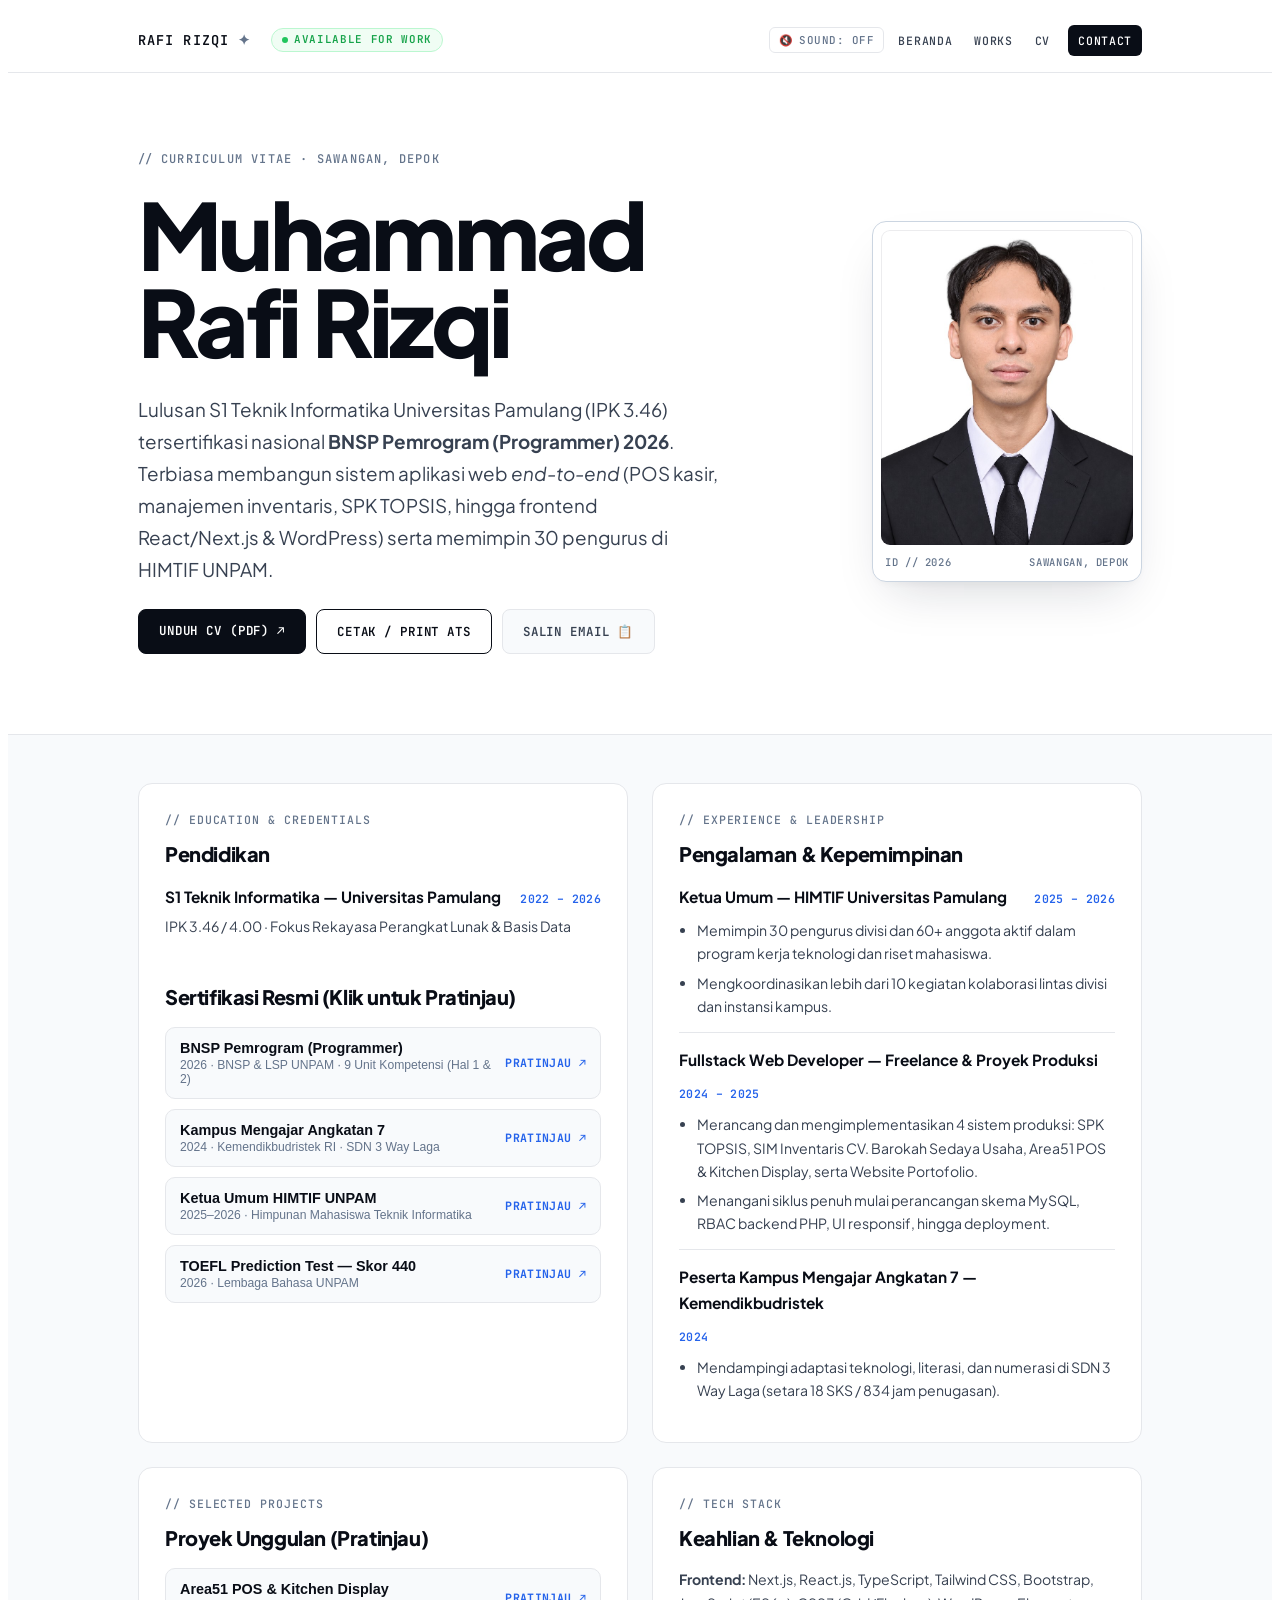
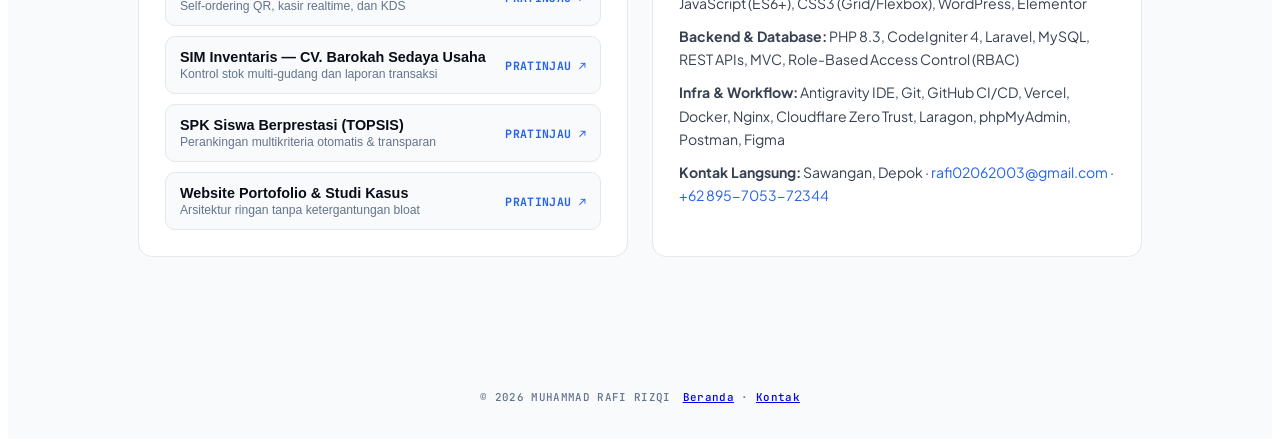
==== commit 76057beb: "perf: modernize /cv/ & /kontak/ zero-bloat, add BNSP page 2 toggle, update OG banner, add 404.html &" ====
--- a/cv/index.html
+++ b/cv/index.html
@@ -1,948 +1,352 @@
-<!DOCTYPE html>
-<html lang="en-US" prefix="og: https://ogp.me/ns#">
+<!doctype html>
+<html lang="id" prefix="og: https://ogp.me/ns#">
 <head>
-	<meta charset="UTF-8" />
-	<meta name="viewport" content="width=device-width, initial-scale=1" />
-	<link rel="profile" href="http://gmpg.org/xfn/11" />
-	<!-- Core Web Vitals Resource Hints -->
-<link rel="preconnect" href="https://fonts.googleapis.com">
-<link rel="preconnect" href="https://fonts.gstatic.com" crossorigin>
-<link rel="dns-prefetch" href="https://fonts.googleapis.com">
-<link rel="dns-prefetch" href="https://fonts.gstatic.com">
-	
-<!-- Search Engine Optimization by Rank Math - https://rankmath.com/ -->
-<title>CV Muhammad Rafi Rizqi — Web Developer | S1 Teknik Informatika UNPAM</title>
-<meta name="description" content="Curriculum Vitae &amp; unduh PDF CV Muhammad Rafi Rizqi: S1 Teknik Informatika UNPAM (IPK 3.46), Sertifikasi BNSP GARUDA, Ketua Umum HIMTIF UNPAM, proyek TOPSIS &amp; Sistem Inventaris."/>
-<meta name="robots" content="index, follow, max-snippet:-1, max-video-preview:-1, max-image-preview:large"/>
-<link rel="canonical" href="/cv/" />
-<meta property="og:locale" content="en_US" />
-<meta property="og:type" content="article" />
-<meta property="og:title" content="CV Muhammad Rafi Rizqi — Web Developer | S1 Teknik Informatika UNPAM" />
-<meta property="og:description" content="Curriculum Vitae &amp; unduh PDF CV Muhammad Rafi Rizqi: S1 Teknik Informatika UNPAM (IPK 3.46), Sertifikasi BNSP GARUDA, Ketua Umum HIMTIF UNPAM, proyek TOPSIS &amp; Sistem Inventaris." />
-<meta property="og:url" content="/cv/" />
-<meta property="og:site_name" content="Portofolio Rafi" />
-<meta property="og:updated_time" content="2026-11-18T15:49:20+00:00" />
-<meta property="og:image" content="/assets/img/og-preview-banner.jpg" />
-<meta property="og:image:alt" content="CV Web Developer" />
-<meta property="article:published_time" content="2026-11-17T18:08:34+00:00" />
-<meta property="article:modified_time" content="2026-11-18T15:49:20+00:00" />
-<meta name="twitter:card" content="summary_large_image" />
-<meta name="twitter:title" content="CV Muhammad Rafi Rizqi — Web Developer | S1 Teknik Informatika UNPAM" />
-<meta name="twitter:description" content="Curriculum Vitae &amp; unduh PDF CV Muhammad Rafi Rizqi: S1 Teknik Informatika UNPAM (IPK 3.46), Sertifikasi BNSP GARUDA, Ketua Umum HIMTIF UNPAM, proyek TOPSIS &amp; Sistem Inventaris." />
-<meta name="twitter:image" content="/assets/img/og-preview-banner.jpg" />
-<meta name="twitter:label1" content="Time to read" />
-<meta name="twitter:data1" content="1 minute" />
-<script type="application/ld+json" class="rank-math-schema">{"@context":"https://schema.org","@graph":[{"@type":["Person","Organization"],"@id":"/#person","name":"Portofolio Rafi"},{"@type":"WebSite","@id":"/#website","url":"/","name":"Portofolio Rafi","publisher":{"@id":"/#person"},"inLanguage":"en-US"},{"@type":"WebPage","@id":"/cv/#webpage","url":"/cv/","name":"CV Muhammad Rafi Rizqi \u2014 Web Developer | S1 Teknik Informatika UNPAM","datePublished":"2026-11-17T18:08:34+00:00","dateModified":"2026-11-18T15:49:20+00:00","isPartOf":{"@id":"/#website"},"inLanguage":"en-US"},{"@type":"Person","@id":"/author/admin/","name":"admin","url":"/author/admin/","image":{"@type":"ImageObject","@id":"https://secure.gravatar.com/avatar/5894414a38f3be27356d2033044eb460e3cb6f6b1414ca6891a041b45cb1608e?s=96&amp;d=mm&amp;r=g","url":"https://secure.gravatar.com/avatar/5894414a38f3be27356d2033044eb460e3cb6f6b1414ca6891a041b45cb1608e?s=96&amp;d=mm&amp;r=g","caption":"admin","inLanguage":"en-US"},"sameAs":["/"]},{"@type":"Article","headline":"CV Muhammad Rafi Rizqi \u2014 Web Developer | S1 Teknik Informatika UNPAM","keywords":"CV Web Developer","datePublished":"2026-11-17T18:08:34+00:00","dateModified":"2026-11-18T15:49:20+00:00","author":{"@id":"/author/admin/","name":"admin"},"publisher":{"@id":"/#person"},"description":"Curriculum Vitae &amp; unduh PDF CV Muhammad Rafi Rizqi: S1 Teknik Informatika UNPAM (IPK 3.46), Sertifikasi BNSP GARUDA, Ketua Umum HIMTIF UNPAM, proyek TOPSIS &amp; Sistem Inventaris.","name":"CV Muhammad Rafi Rizqi \u2014 Web Developer | S1 Teknik Informatika UNPAM","@id":"/cv/#richSnippet","isPartOf":{"@id":"/cv/#webpage"},"inLanguage":"en-US","mainEntityOfPage":{"@id":"/cv/#webpage"}}]}</script>
-<!-- /Rank Math WordPress SEO plugin -->
-
-<link rel='dns-prefetch' href='//fonts.googleapis.com' />
-<!-- Favicon Suite (SVG Scalable) -->
-<link rel="icon" type="image/svg+xml" href="/assets/img/favicon-rafi.svg">
-<link rel="apple-touch-icon" href="/assets/img/rafi-portrait-asli.jpg">
-
-<!-- Open Graph / WhatsApp / LinkedIn Rich Preview (v2.2.0) -->
-<meta property="og:image" content="/assets/img/og-preview-banner.jpg">
-<meta property="og:image:secure_url" content="/assets/img/og-preview-banner.jpg">
-<meta property="og:image:width" content="1200">
-<meta property="og:image:height" content="630">
-<meta property="og:image:alt" content="CV &amp; Resume — Muhammad Rafi Rizqi | Web Developer">
-<meta property="og:image:type" content="image/jpeg">
-<meta property="og:locale" content="id_ID">
-
-<!-- Twitter Card Large Image -->
-<meta name="twitter:card" content="summary_large_image">
-<meta name="twitter:image" content="/assets/img/og-preview-banner.jpg">
-	<style id="wp-img-auto-sizes-contain-inline-css">
-img:is([sizes=auto i],[sizes^="auto," i]){contain-intrinsic-size:3000px 1500px}
-/*# sourceURL=wp-img-auto-sizes-contain-inline-css */
-</style>
-<link rel='stylesheet' id='hfe-widgets-style-css' href='/assets/vendor/hfe/widget-frontend.css?ver=2.9.8' media='all' />
-<style id="wp-emoji-styles-inline-css">
-
-	img.wp-smiley, img.emoji {
-		display: inline !important;
-		border: none !important;
-		box-shadow: none !important;
-		height: 1em !important;
-		width: 1em !important;
-		margin: 0 0.07em !important;
-		vertical-align: -0.1em !important;
-		background: none !important;
-		padding: 0 !important;
-	}
-/*# sourceURL=wp-emoji-styles-inline-css */
-</style>
-<style id="global-styles-inline-css">
-:root{--wp--preset--aspect-ratio--square: 1;--wp--preset--aspect-ratio--4-3: 4/3;--wp--preset--aspect-ratio--3-4: 3/4;--wp--preset--aspect-ratio--3-2: 3/2;--wp--preset--aspect-ratio--2-3: 2/3;--wp--preset--aspect-ratio--16-9: 16/9;--wp--preset--aspect-ratio--9-16: 9/16;--wp--preset--color--black: #000000;--wp--preset--color--cyan-bluish-gray: #abb8c3;--wp--preset--color--white: #ffffff;--wp--preset--color--pale-pink: #f78da7;--wp--preset--color--vivid-red: #cf2e2e;--wp--preset--color--luminous-vivid-orange: #ff6900;--wp--preset--color--luminous-vivid-amber: #fcb900;--wp--preset--color--light-green-cyan: #7bdcb5;--wp--preset--color--vivid-green-cyan: #00d084;--wp--preset--color--pale-cyan-blue: #8ed1fc;--wp--preset--color--vivid-cyan-blue: #0693e3;--wp--preset--color--vivid-purple: #9b51e0;--wp--preset--gradient--vivid-cyan-blue-to-vivid-purple: linear-gradient(135deg,rgb(6,147,227) 0%,rgb(155,81,224) 100%);--wp--preset--gradient--light-green-cyan-to-vivid-green-cyan: linear-gradient(135deg,rgb(122,220,180) 0%,rgb(0,208,130) 100%);--wp--preset--gradient--luminous-vivid-amber-to-luminous-vivid-orange: linear-gradient(135deg,rgb(252,185,0) 0%,rgb(255,105,0) 100%);--wp--preset--gradient--luminous-vivid-orange-to-vivid-red: linear-gradient(135deg,rgb(255,105,0) 0%,rgb(207,46,46) 100%);--wp--preset--gradient--very-light-gray-to-cyan-bluish-gray: linear-gradient(135deg,rgb(238,238,238) 0%,rgb(169,184,195) 100%);--wp--preset--gradient--cool-to-warm-spectrum: linear-gradient(135deg,rgb(74,234,220) 0%,rgb(151,120,209) 20%,rgb(207,42,186) 40%,rgb(238,44,130) 60%,rgb(251,105,98) 80%,rgb(254,248,76) 100%);--wp--preset--gradient--blush-light-purple: linear-gradient(135deg,rgb(255,206,236) 0%,rgb(152,150,240) 100%);--wp--preset--gradient--blush-bordeaux: linear-gradient(135deg,rgb(254,205,165) 0%,rgb(254,45,45) 50%,rgb(107,0,62) 100%);--wp--preset--gradient--luminous-dusk: linear-gradient(135deg,rgb(255,203,112) 0%,rgb(199,81,192) 50%,rgb(65,88,208) 100%);--wp--preset--gradient--pale-ocean: linear-gradient(135deg,rgb(255,245,203) 0%,rgb(182,227,212) 50%,rgb(51,167,181) 100%);--wp--preset--gradient--electric-grass: linear-gradient(135deg,rgb(202,248,128) 0%,rgb(113,206,126) 100%);--wp--preset--gradient--midnight: linear-gradient(135deg,rgb(2,3,129) 0%,rgb(40,116,252) 100%);--wp--preset--font-size--small: 13px;--wp--preset--font-size--medium: 20px;--wp--preset--font-size--large: 36px;--wp--preset--font-size--x-large: 42px;--wp--preset--spacing--20: 0.44rem;--wp--preset--spacing--30: 0.67rem;--wp--preset--spacing--40: 1rem;--wp--preset--spacing--50: 1.5rem;--wp--preset--spacing--60: 2.25rem;--wp--preset--spacing--70: 3.38rem;--wp--preset--spacing--80: 5.06rem;--wp--preset--shadow--natural: 6px 6px 9px rgba(0, 0, 0, 0.2);--wp--preset--shadow--deep: 12px 12px 50px rgba(0, 0, 0, 0.4);--wp--preset--shadow--sharp: 6px 6px 0px rgba(0, 0, 0, 0.2);--wp--preset--shadow--outlined: 6px 6px 0px -3px rgb(255, 255, 255), 6px 6px rgb(0, 0, 0);--wp--preset--shadow--crisp: 6px 6px 0px rgb(0, 0, 0);}.wp-block-button{--wp--preset--dimension--25: 25%;--wp--preset--dimension--50: 50%;--wp--preset--dimension--75: 75%;--wp--preset--dimension--100: 100%;}:root { --wp--style--global--content-size: 800px;--wp--style--global--wide-size: 1200px; }:where(body) { margin: 0; }.wp-site-blocks > .alignleft { float: left; margin-right: 2em; }.wp-site-blocks > .alignright { float: right; margin-left: 2em; }.wp-site-blocks > .aligncenter { justify-content: center; margin-left: auto; margin-right: auto; }:where(.wp-site-blocks) > * { margin-block-start: 24px; margin-block-end: 0; }:where(.wp-site-blocks) > :first-child { margin-block-start: 0; }:where(.wp-site-blocks) > :last-child { margin-block-end: 0; }:root { --wp--style--block-gap: 24px; }:root :where(.is-layout-flow) > :first-child{margin-block-start: 0;}:root :where(.is-layout-flow) > :last-child{margin-block-end: 0;}:root :where(.is-layout-flow) > *{margin-block-start: 24px;margin-block-end: 0;}:root :where(.is-layout-constrained) > :first-child{margin-block-start: 0;}:root :where(.is-layout-constrained) > :last-child{margin-block-end: 0;}:root :where(.is-layout-constrained) > *{margin-block-start: 24px;margin-block-end: 0;}:root :where(.is-layout-flex){gap: 24px;}:root :where(.is-layout-grid){gap: 24px;}.is-layout-flow > .alignleft{float: left;margin-inline-start: 0;margin-inline-end: 2em;}.is-layout-flow > .alignright{float: right;margin-inline-start: 2em;margin-inline-end: 0;}.is-layout-flow > .aligncenter{margin-left: auto !important;margin-right: auto !important;}.is-layout-constrained > .alignleft{float: left;margin-inline-start: 0;margin-inline-end: 2em;}.is-layout-constrained > .alignright{float: right;margin-inline-start: 2em;margin-inline-end: 0;}.is-layout-constrained > .aligncenter{margin-left: auto !important;margin-right: auto !important;}.is-layout-constrained > :where(:not(.alignleft):not(.alignright):not(.alignfull)){max-width: var(--wp--style--global--content-size);margin-left: auto !important;margin-right: auto !important;}.is-layout-constrained > .alignwide{max-width: var(--wp--style--global--wide-size);}body .is-layout-flex{display: flex;}.is-layout-flex{flex-wrap: wrap;align-items: center;}.is-layout-flex > :is(*, div){margin: 0;}body .is-layout-grid{display: grid;}.is-layout-grid > :is(*, div){margin: 0;}body{padding-top: 0px;padding-right: 0px;padding-bottom: 0px;padding-left: 0px;}:root :where(.wp-element-button, .wp-block-button__link){background-color: #32373c;border-width: 0;color: #fff;font-family: inherit;font-size: inherit;font-style: inherit;font-weight: inherit;letter-spacing: inherit;line-height: inherit;padding-top: calc(0.667em + 2px);padding-right: calc(1.333em + 2px);padding-bottom: calc(0.667em + 2px);padding-left: calc(1.333em + 2px);text-decoration: none;text-transform: inherit;}.has-black-color{color: var(--wp--preset--color--black) !important;}.has-cyan-bluish-gray-color{color: var(--wp--preset--color--cyan-bluish-gray) !important;}.has-white-color{color: var(--wp--preset--color--white) !important;}.has-pale-pink-color{color: var(--wp--preset--color--pale-pink) !important;}.has-vivid-red-color{color: var(--wp--preset--color--vivid-red) !important;}.has-luminous-vivid-orange-color{color: var(--wp--preset--color--luminous-vivid-orange) !important;}.has-luminous-vivid-amber-color{color: var(--wp--preset--color--luminous-vivid-amber) !important;}.has-light-green-cyan-color{color: var(--wp--preset--color--light-green-cyan) !important;}.has-vivid-green-cyan-color{color: var(--wp--preset--color--vivid-green-cyan) !important;}.has-pale-cyan-blue-color{color: var(--wp--preset--color--pale-cyan-blue) !important;}.has-vivid-cyan-blue-color{color: var(--wp--preset--color--vivid-cyan-blue) !important;}.has-vivid-purple-color{color: var(--wp--preset--color--vivid-purple) !important;}.has-black-background-color{background-color: var(--wp--preset--color--black) !important;}.has-cyan-bluish-gray-background-color{background-color: var(--wp--preset--color--cyan-bluish-gray) !important;}.has-white-background-color{background-color: var(--wp--preset--color--white) !important;}.has-pale-pink-background-color{background-color: var(--wp--preset--color--pale-pink) !important;}.has-vivid-red-background-color{background-color: var(--wp--preset--color--vivid-red) !important;}.has-luminous-vivid-orange-background-color{background-color: var(--wp--preset--color--luminous-vivid-orange) !important;}.has-luminous-vivid-amber-background-color{background-color: var(--wp--preset--color--luminous-vivid-amber) !important;}.has-light-green-cyan-background-color{background-color: var(--wp--preset--color--light-green-cyan) !important;}.has-vivid-green-cyan-background-color{background-color: var(--wp--preset--color--vivid-green-cyan) !important;}.has-pale-cyan-blue-background-color{background-color: var(--wp--preset--color--pale-cyan-blue) !important;}.has-vivid-cyan-blue-background-color{background-color: var(--wp--preset--color--vivid-cyan-blue) !important;}.has-vivid-purple-background-color{background-color: var(--wp--preset--color--vivid-purple) !important;}.has-black-border-color{border-color: var(--wp--preset--color--black) !important;}.has-cyan-bluish-gray-border-color{border-color: var(--wp--preset--color--cyan-bluish-gray) !important;}.has-white-border-color{border-color: var(--wp--preset--color--white) !important;}.has-pale-pink-border-color{border-color: var(--wp--preset--color--pale-pink) !important;}.has-vivid-red-border-color{border-color: var(--wp--preset--color--vivid-red) !important;}.has-luminous-vivid-orange-border-color{border-color: var(--wp--preset--color--luminous-vivid-orange) !important;}.has-luminous-vivid-amber-border-color{border-color: var(--wp--preset--color--luminous-vivid-amber) !important;}.has-light-green-cyan-border-color{border-color: var(--wp--preset--color--light-green-cyan) !important;}.has-vivid-green-cyan-border-color{border-color: var(--wp--preset--color--vivid-green-cyan) !important;}.has-pale-cyan-blue-border-color{border-color: var(--wp--preset--color--pale-cyan-blue) !important;}.has-vivid-cyan-blue-border-color{border-color: var(--wp--preset--color--vivid-cyan-blue) !important;}.has-vivid-purple-border-color{border-color: var(--wp--preset--color--vivid-purple) !important;}.has-vivid-cyan-blue-to-vivid-purple-gradient-background{background: var(--wp--preset--gradient--vivid-cyan-blue-to-vivid-purple) !important;}.has-light-green-cyan-to-vivid-green-cyan-gradient-background{background: var(--wp--preset--gradient--light-green-cyan-to-vivid-green-cyan) !important;}.has-luminous-vivid-amber-to-luminous-vivid-orange-gradient-background{background: var(--wp--preset--gradient--luminous-vivid-amber-to-luminous-vivid-orange) !important;}.has-luminous-vivid-orange-to-vivid-red-gradient-background{background: var(--wp--preset--gradient--luminous-vivid-orange-to-vivid-red) !important;}.has-very-light-gray-to-cyan-bluish-gray-gradient-background{background: var(--wp--preset--gradient--very-light-gray-to-cyan-bluish-gray) !important;}.has-cool-to-warm-spectrum-gradient-background{background: var(--wp--preset--gradient--cool-to-warm-spectrum) !important;}.has-blush-light-purple-gradient-background{background: var(--wp--preset--gradient--blush-light-purple) !important;}.has-blush-bordeaux-gradient-background{background: var(--wp--preset--gradient--blush-bordeaux) !important;}.has-luminous-dusk-gradient-background{background: var(--wp--preset--gradient--luminous-dusk) !important;}.has-pale-ocean-gradient-background{background: var(--wp--preset--gradient--pale-ocean) !important;}.has-electric-grass-gradient-background{background: var(--wp--preset--gradient--electric-grass) !important;}.has-midnight-gradient-background{background: var(--wp--preset--gradient--midnight) !important;}.has-small-font-size{font-size: var(--wp--preset--font-size--small) !important;}.has-medium-font-size{font-size: var(--wp--preset--font-size--medium) !important;}.has-large-font-size{font-size: var(--wp--preset--font-size--large) !important;}.has-x-large-font-size{font-size: var(--wp--preset--font-size--x-large) !important;}
-:root :where(.wp-block-icon svg){width: 24px;}
-:root :where(.wp-block-pullquote){font-size: 1.5em;line-height: 1.6;}
-/*# sourceURL=global-styles-inline-css */
-</style>
-<link rel='stylesheet' id='rafi-portfolio-core-css' href='/assets/css/style.css?v=20261126d' media='all' />
-<link rel='stylesheet' id='hfe-style-css' href='/assets/vendor/hfe/header-footer-elementor.css?ver=2.9.8' media='all' />
-<link rel='stylesheet' id='elementor-frontend-css' href='/assets/vendor/elementor/css/frontend.min.css?ver=4.4.1' media='all' />
-<style id="elementor-frontend-inline-css">
-.e-heading-base a, .e-paragraph-base a { all: unset; cursor: pointer; }.elementor :where(.e-svg-base) { width: var(--e-svg-width, 65px); height: var(--e-svg-height, 65px); }form[data-element_type="e-form"].form-state-success [data-element_type="e-form-success-message"],form[data-element_type="e-form"].form-state-error [data-element_type="e-form-error-message"]{ display: block; }.elementor-edit-mode [data-element_type="e-form-success-message"]:is(.elementor-element-editable, :has(.elementor-element-editable), :has(> .elementor-empty-view)),.elementor-edit-mode [data-element_type="e-form-error-message"]:is(.elementor-element-editable, :has(.elementor-element-editable), :has(> .elementor-empty-view)){ display: block; }.e-background-video { position: relative; overflow: hidden; }.e-background-video__media { position: absolute; inset: 0; width: 100%; height: 100%; object-fit: cover; pointer-events: none; z-index: 0; }.e-background-video__content { position: relative; z-index: 1; flex: 1 1 auto; }.elementor-edit-mode .e-background-video__content.e-atomic-element:has(> .elementor-empty-view) { display: flex; flex-direction: column; flex: 1 1 auto; min-height: 0; }.elementor-edit-mode .e-background-video__content.e-atomic-element:has(> .elementor-empty-view) > .elementor-empty-view.elementor-empty-view { position: relative; flex: 1 1 auto; min-height: 120px; height: auto; width: 100%; }.elementor-edit-mode .e-background-video__content.e-atomic-element:has(> .elementor-empty-view) > .elementor-empty-view > .elementor-first-add { position: absolute; inset: 0; width: 100%; height: 100%; }.e-background-video__controls { z-index: 2; }.e-background-video__play, .e-background-video__pause { appearance: none; -webkit-appearance: none; }.e-background-video.e-background-video--playing .e-background-video__play { display: none; }.e-background-video.e-background-video--paused .e-background-video__pause { display: none; }.e-background-video:not(.e-background-video--playing):not(.e-background-video--paused) .e-background-video__controls,.e-background-video:not(.e-background-video--playing):not(.e-background-video--paused) .e-background-video__play,.e-background-video:not(.e-background-video--playing):not(.e-background-video--paused) .e-background-video__pause { display: none; }.e-accordion-item-header-base { list-style: none; }.e-accordion-item-header-base::-webkit-details-marker { display: none; }.e-accordion-item-base { interpolate-size: allow-keywords; }.e-accordion-item-base::details-content {block-size: 0; overflow: hidden;transition: block-size .3s ease, content-visibility .3s ease allow-discrete;}.e-accordion-item-base[open]::details-content { block-size: auto; }.e-accordion-item-icon-base, .e-accordion-item-icon-open-base { --e-svg-width: auto; --e-svg-height: 100%; }:where(.e-accordion-item-icon-base, .e-accordion-item-icon-open-base) .e-svg-base { max-width: 100%; }.e-accordion-item-icon-base.e-accordion-item-icon-base .e-svg-base svg, .e-accordion-item-icon-open-base.e-accordion-item-icon-open-base .e-svg-base svg { width: auto !important; }.e-accordion-item-icon-base svg, .e-accordion-item-icon-open-base svg { transition: transform .3s ease; }.e-accordion-item-base:not([open]) > summary :is(.e-accordion-item-icon-base, .e-accordion-item-icon-open-base) svg { transform: rotate(var(--e-accordion-icon-rotation-closed)); }.e-accordion-item-base[open] > summary :is(.e-accordion-item-icon-base, .e-accordion-item-icon-open-base) svg { transform: rotate(var(--e-accordion-icon-rotation, 180deg)); }.e-accordion-item-header-base.e-accordion-item-header-base:has(> .e-accordion-item-icon-open-base) { display: grid; grid-template-columns: minmax(0, 1fr) auto; align-items: center; }.e-accordion-item-header-base:has(> .e-accordion-item-icon-open-base) > .e-accordion-item-title-base { grid-column: 1; grid-row: 1; }.e-accordion-item-header-base:has(> .e-accordion-item-icon-open-base) > :is(.e-accordion-item-icon-base, .e-accordion-item-icon-open-base) { grid-column: 2; grid-row: 1; }.e-accordion-item-base .e-accordion-item-icon-open-base.e-accordion-item-icon-open-base { visibility: hidden; }.e-accordion-item-base[open] > summary .e-accordion-item-icon-open-base { visibility: visible; }.e-accordion-item-base[open] > summary:has(.e-accordion-item-icon-open-base) .e-accordion-item-icon-base { visibility: hidden; }.e-list-item-marker-base { --e-svg-width: 0.6em; --e-svg-height: 0.6em; }:where(.e-list-item-marker-base) .e-svg-base { flex-shrink: 0; }.e-list-item-marker-base .e-svg-base svg { display: block; }
-/*# sourceURL=elementor-frontend-inline-css */
-</style>
-<link rel='stylesheet' id='elementor-post-7-css' href='/assets/css/pages/post-7.css?ver=1795165751' media='all' />
-<link rel='stylesheet' id='widget-heading-css' href='/assets/vendor/elementor/css/widget-heading.min.css?ver=4.4.1' media='all' />
-<link rel='stylesheet' id='elementor-post-19-css' href='/assets/css/pages/post-19.css?ver=1795263481' media='all' />
-<link rel='stylesheet' id='base-desktop-css' href='/assets/css/pages/base-desktop.css?ver=6b000e39dfae8' media='all' />
-<link rel='stylesheet' id='base-mobile-css' href='/assets/css/pages/base-mobile.css?ver=6b000e39dfae8' media='(max-width:767px)' />
-<link rel='stylesheet' id='elementor-post-29-css' href='/assets/css/pages/post-29.css?ver=1795165755' media='all' />
-<link rel='stylesheet' id='elementor-post-32-css' href='/assets/css/pages/post-32.css?ver=1795165755' media='all' />
-<link rel='stylesheet' id='hello-elementor-css' href='/assets/vendor/elementor/reset.css' media='all' />
-<link rel='stylesheet' id='hello-elementor-theme-style-css' href='/assets/vendor/elementor/theme.css' media='all' />
-<link rel='stylesheet' id='hello-elementor-header-footer-css' href='/assets/vendor/elementor/header-footer.css' media='all' />
-<link rel='stylesheet' id='hfe-elementor-icons-css' href='/assets/vendor/elementor/eicons/css/elementor-icons.min.css?ver=5.34.0' media='all' />
-<link rel='stylesheet' id='hfe-icons-list-css' href='/assets/vendor/elementor/css/widget-icon-list.min.css?ver=3.24.3' media='all' />
-<link rel='stylesheet' id='hfe-social-icons-css' href='/assets/vendor/elementor/css/widget-social-icons.min.css?ver=3.24.0' media='all' />
-<link rel='stylesheet' id='hfe-social-share-icons-brands-css' href='/assets/vendor/font-awesome/css/brands.css?ver=5.15.3' media='all' />
-<link rel='stylesheet' id='hfe-social-share-icons-fontawesome-css' href='/assets/vendor/font-awesome/css/fontawesome.css?ver=5.15.3' media='all' />
-<link rel='stylesheet' id='hfe-nav-menu-icons-css' href='/assets/vendor/font-awesome/css/solid.css?ver=5.15.3' media='all' />
-<link rel='stylesheet' id='rafi-google-fonts-css' href='https://fonts.googleapis.com/css2?family=JetBrains+Mono:wght@400;500;600&#038;family=Plus+Jakarta+Sans:wght@400;500;600;700;800&#038;display=swap' media='all' />
-<link rel='stylesheet' id='hello-elementor-child-style-css' href='/assets/css/child-theme.css' media='all' />
-<link rel='stylesheet' id='elementor-gf-plusjakartasans-css' href='https://fonts.googleapis.com/css?family=Plus+Jakarta+Sans:100,100italic,200,200italic,300,300italic,400,400italic,500,500italic,600,600italic,700,700italic,800,800italic,900,900italic&#038;display=swap' media='all' />
-<link rel='stylesheet' id='elementor-gf-jetbrainsmono-css' href='https://fonts.googleapis.com/css?family=JetBrains+Mono:100,100italic,200,200italic,300,300italic,400,400italic,500,500italic,600,600italic,700,700italic,800,800italic,900,900italic&#038;display=swap' media='all' />
-<script id="jquery-core-js" src="/assets/vendor/jquery/jquery.min.js?ver=3.7.1"></script>
-<script id="jquery-migrate-js" src="/assets/vendor/jquery/jquery-migrate.min.js?ver=3.4.1"></script>
-<script id="jquery-js-after">
-!function($){"use strict";$(document).ready(function(){$(this).scrollTop()>100&&$(".hfe-scroll-to-top-wrap").removeClass("hfe-scroll-to-top-hide"),$(window).scroll(function(){$(this).scrollTop()<100?$(".hfe-scroll-to-top-wrap").fadeOut(300):$(".hfe-scroll-to-top-wrap").fadeIn(300)}),$(".hfe-scroll-to-top-wrap").on("click",function(){$("html, body").animate({scrollTop:0},300);return!1})})}(jQuery);
-!function($){'use strict';$(document).ready(function(){var bar=$('.hfe-reading-progress-bar');if(!bar.length)return;$(window).on('scroll',function(){var s=$(window).scrollTop(),d=$(document).height()-$(window).height(),p=d? s/d*100:0;bar.css('width',p+'%')});});}(jQuery);
-//# sourceURL=jquery-js-after
-</script>
-
-
-<meta name="generator" content="Elementor 4.4.1; features: e_font_icon_svg, additional_custom_breakpoints; settings: css_print_method-external, google_font-enabled, font_display-swap">
-			<style>
-				.e-con.e-parent:nth-of-type(n+4):not(.e-lazyloaded):not(.e-no-lazyload),
-				.e-con.e-parent:nth-of-type(n+4):not(.e-lazyloaded):not(.e-no-lazyload) * {
-					background-image: none !important;
-				}
-				@media screen and (max-height: 1024px) {
-					.e-con.e-parent:nth-of-type(n+3):not(.e-lazyloaded):not(.e-no-lazyload),
-					.e-con.e-parent:nth-of-type(n+3):not(.e-lazyloaded):not(.e-no-lazyload) * {
-						background-image: none !important;
-					}
-				}
-				@media screen and (max-height: 640px) {
-					.e-con.e-parent:nth-of-type(n+2):not(.e-lazyloaded):not(.e-no-lazyload),
-					.e-con.e-parent:nth-of-type(n+2):not(.e-lazyloaded):not(.e-no-lazyload) * {
-						background-image: none !important;
-					}
-				}
-			</style>
-			
-<!-- JSON-LD SEO Structured Data (Rafi Portfolio Core v2.2.0) -->
-<script type="application/ld+json">{
-    "@context": "https://schema.org",
-    "@graph": [
-        {
-            "@type": "Person",
-            "@id": "/#person",
-            "name": "Muhammad Rafi Rizqi",
-            "alternateName": [
-                "Rafi",
-                "Muhammad Rafi"
-            ],
-            "url": "/",
-            "image": {
-                "@type": "ImageObject",
-                "url": "/assets/img/rafi-portrait-asli.jpg",
-                "caption": "Muhammad Rafi Rizqi — Web Developer & Software Engineer"
-            },
-            "jobTitle": "Web Developer & Software Engineer",
-            "description": "Web Developer & Mahasiswa S1 Teknik Informatika Universitas Pamulang. Spesialisasi dalam sistem web modular PHP/MySQL, POS kasir, manajemen inventaris, dan solusi WordPress performa tinggi.",
-            "nationality": "ID",
-            "address": {
-                "@type": "PostalAddress",
-                "addressLocality": "Sawangan, Depok",
-                "addressRegion": "Jawa Barat",
-                "addressCountry": "ID"
-            },
-            "alumniOf": {
-                "@type": "EducationalOrganization",
-                "name": "Universitas Pamulang",
-                "department": "Teknik Informatika (S1)",
-                "url": "https://unpam.ac.id"
-            },
-            "sameAs": [
-                "https://github.com/RafiRizqi",
-                "https://www.linkedin.com/in/rafi-rizqi-783110203/"
-            ],
-            "knowsAbout": [
-                "Web Development",
-                "PHP",
-                "MySQL",
-                "JavaScript",
-                "TypeScript",
-                "React",
-                "WordPress",
-                "Elementor",
-                "Bootstrap 5",
-                "REST API",
-                "Point of Sale Systems",
-                "Inventory Management Systems",
-                "Decision Support Systems (TOPSIS)"
-            ],
-            "hasCredential": [
-                {
-                    "@type": "EducationalOccupationalCredential",
-                    "name": "Sertifikasi Kompetensi BNSP — Skema Pemrograman (Predikat GARUDA)",
-                    "credentialCategory": "Professional Certification",
-                    "recognizedBy": {
-                        "@type": "Organization",
-                        "name": "Badan Nasional Sertifikasi Profesi (BNSP) & LSP Universitas Pamulang"
-                    },
-                    "validFrom": "2025"
-                },
-                {
-                    "@type": "EducationalOccupationalCredential",
-                    "name": "Kampus Mengajar Angkatan 7 — SDN 3 Way Laga",
-                    "credentialCategory": "National Educational Program Certification",
-                    "recognizedBy": {
-                        "@type": "GovernmentOrganization",
-                        "name": "Kementerian Pendidikan, Kebudayaan, Riset, dan Teknologi Republik Indonesia"
-                    },
-                    "validFrom": "2024"
-                },
-                {
-                    "@type": "EducationalOccupationalCredential",
-                    "name": "Sertifikat — Ketua Umum HIMTIF UNPAM",
-                    "credentialCategory": "Leadership & Organizational Certification",
-                    "recognizedBy": {
-                        "@type": "EducationalOrganization",
-                        "name": "Himpunan Mahasiswa Teknik Informatika & Universitas Pamulang"
-                    },
-                    "validFrom": "2024"
-                },
-                {
-                    "@type": "EducationalOccupationalCredential",
-                    "name": "Tes Kemampuan Bahasa Inggris (TOEFL — Skor 440)",
-                    "credentialCategory": "Language Proficiency Certification",
-                    "recognizedBy": {
-                        "@type": "EducationalOrganization",
-                        "name": "Lembaga Bahasa Universitas Pamulang"
-                    },
-                    "validFrom": "2025"
-                }
-            ]
-        },
-        {
-            "@type": "WebSite",
-            "@id": "/#website",
-            "url": "/",
-            "name": "Portofolio Muhammad Rafi Rizqi",
-            "description": "Portofolio resmi Muhammad Rafi Rizqi — Web Developer & Mahasiswa S1 Teknik Informatika Universitas Pamulang.",
-            "publisher": {
-                "@id": "/#person"
-            },
-            "inLanguage": "id-ID"
-        }
-    ]
-}</script>
+	<meta charset="UTF-8">
+	<meta name="viewport" content="width=device-width, initial-scale=1">
+	<link rel="preconnect" href="https://fonts.googleapis.com">
+	<link rel="preconnect" href="https://fonts.gstatic.com" crossorigin>
+
+	<title>CV Muhammad Rafi Rizqi — Fullstack Web Developer | S1 Teknik Informatika UNPAM</title>
+	<meta name="description" content="Curriculum Vitae &amp; unduh PDF CV Muhammad Rafi Rizqi: S1 Teknik Informatika UNPAM (IPK 3.46), Sertifikasi Kompetensi BNSP Pemrogram (Programmer) 2026, Kampus Mengajar Angkatan 7, Ketua Umum HIMTIF UNPAM."/>
+	<meta name="robots" content="index, follow, max-snippet:-1, max-video-preview:-1, max-image-preview:large"/>
+	<link rel="canonical" href="/cv/" />
+	<meta property="og:locale" content="id_ID" />
+	<meta property="og:type" content="article" />
+	<meta property="og:title" content="CV Muhammad Rafi Rizqi — Fullstack Web Developer | S1 Teknik Informatika UNPAM" />
+	<meta property="og:description" content="Curriculum Vitae &amp; unduh PDF CV Muhammad Rafi Rizqi: S1 Teknik Informatika UNPAM (IPK 3.46), Sertifikasi BNSP Pemrogram (Programmer) 2026, Ketua Umum HIMTIF UNPAM." />
+	<meta property="og:url" content="/cv/" />
+	<meta property="og:site_name" content="Portofolio Rafi" />
+	<meta property="og:image" content="/assets/img/og-preview-banner.jpg?v=20261126j" />
+	<meta property="og:image:width" content="1200" />
+	<meta property="og:image:height" content="630" />
+	<meta name="twitter:card" content="summary_large_image" />
+	<meta name="twitter:image" content="/assets/img/og-preview-banner.jpg?v=20261126j" />
+
+	<link rel="icon" type="image/svg+xml" href="/assets/img/favicon-rafi.svg">
+	<link rel="apple-touch-icon" href="/assets/img/rafi-portrait-asli.jpg">
+
+	<link rel="stylesheet" href="https://fonts.googleapis.com/css2?family=JetBrains+Mono:wght@400;500;600;700&amp;family=Plus+Jakarta+Sans:wght@400;500;600;700;800&amp;display=swap" media="all" />
+	<link rel="stylesheet" id="rafi-taqy-farline-css" href="/assets/css/style.css?v=20261126j" media="all" />
+
+	<script type="application/ld+json">{
+		"@context": "https://schema.org",
+		"@type": "Person",
+		"@id": "/#person",
+		"name": "Muhammad Rafi Rizqi",
+		"url": "/cv/",
+		"image": "/assets/img/rafi-portrait-asli.jpg",
+		"jobTitle": "Fullstack Web Developer & System Builder",
+		"nationality": "ID",
+		"address": {
+			"@type": "PostalAddress",
+			"addressLocality": "Sawangan, Depok",
+			"addressRegion": "Jawa Barat",
+			"addressCountry": "ID"
+		},
+		"alumniOf": {
+			"@type": "EducationalOrganization",
+			"name": "Universitas Pamulang",
+			"department": "Teknik Informatika (S1)"
+		},
+		"sameAs": [
+			"https://github.com/RafiRizqi",
+			"https://www.linkedin.com/in/rafi-rizqi-783110203/"
+		],
+		"hasCredential": [
+			{
+				"@type": "EducationalOccupationalCredential",
+				"name": "Sertifikasi Kompetensi BNSP — Pemrogram (Programmer)",
+				"validFrom": "2026"
+			},
+			{
+				"@type": "EducationalOccupationalCredential",
+				"name": "Kampus Mengajar Angkatan 7 — SDN 3 Way Laga",
+				"validFrom": "2024"
+			},
+			{
+				"@type": "EducationalOccupationalCredential",
+				"name": "Ketua Umum HIMTIF UNPAM",
+				"validFrom": "2025"
+			},
+			{
+				"@type": "EducationalOccupationalCredential",
+				"name": "TOEFL Prediction Test — Skor 440",
+				"validFrom": "2026"
+			}
+		]
+	}</script>
 </head>
-
-<body class="wp-singular page-template-default page page-id-19 wp-embed-responsive wp-theme-hello-elementor wp-child-theme-hello-elementor-child ehf-header ehf-footer ehf-template-hello-elementor ehf-stylesheet-hello-elementor-child hello-elementor-default elementor-default elementor-kit-7 elementor-page elementor-page-19">
-	<!-- Reading / Scroll Progress Bar -->
+<body>
 	<div id="rf-progress-bar" class="rf-progress-bar" aria-hidden="true"></div>
-		<style id="hfe-skip-link-style">
-		.hfe-skip-link{position:absolute;width:1px;height:1px;margin:-1px;padding:0;border:0;overflow:hidden;clip:rect(0,0,0,0);clip-path:inset(50%);white-space:nowrap;}
-		.hfe-skip-link:focus{position:fixed;top:0;inset-inline-start:0;width:auto;height:auto;margin:0;padding:0.75em 1.5em;overflow:visible;clip:auto;clip-path:none;white-space:normal;z-index:100000;background:#fff;color:#0073aa;font-size:14px;text-decoration:underline;border-radius:0 0 3px 0;outline:2px solid #0073aa;outline-offset:-2px;}
-	</style>
-	<a class="hfe-skip-link" href="#content">Skip to main content</a><div id="page" class="hfeed site">
-
-		<header id="masthead" itemscope="itemscope" itemtype="https://schema.org/WPHeader">
-			<p class="main-title bhf-hidden" itemprop="headline"><a href="/" title="Portofolio Rafi" rel="home">Portofolio Rafi</a></p>
-			<style>.elementor-29 .elementor-element.elementor-element-33d2d24{--display:flex;--flex-direction:row;--container-widget-width:calc( ( 1 - var( --container-widget-flex-grow ) ) * 100% );--container-widget-height:100%;--container-widget-flex-grow:1;--container-widget-align-self:stretch;--flex-wrap-mobile:wrap;--justify-content:space-between;--align-items:center;--flex-wrap:nowrap;border-style:solid;--border-style:solid;border-width:0px 0px 1px 0px;--border-top-width:0px;--border-right-width:0px;--border-bottom-width:1px;--border-left-width:0px;border-color:#E2E8F0;--border-color:#E2E8F0;--padding-top:14px;--padding-bottom:14px;--padding-left:24px;--padding-right:24px;}.elementor-29 .elementor-element.elementor-element-33d2d24:not(.elementor-motion-effects-element-type-background), .elementor-29 .elementor-element.elementor-element-33d2d24 > .elementor-motion-effects-container > .elementor-motion-effects-layer{background-color:#FFFFFF;}.elementor-widget-heading .elementor-heading-title{font-family:var( --e-global-typography-primary-font-family ), Sans-serif;font-weight:var( --e-global-typography-primary-font-weight );color:var( --e-global-color-primary );}.elementor-29 .elementor-element.elementor-element-130a1e7 .elementor-heading-title{font-family:"Plus Jakarta Sans", Sans-serif;font-size:22px;font-weight:800;letter-spacing:-0.5px;color:#0F172A;}.elementor-widget-navigation-menu .menu-item a.hfe-menu-item.elementor-button{background-color:var( --e-global-color-accent );font-family:var( --e-global-typography-accent-font-family ), Sans-serif;font-weight:var( --e-global-typography-accent-font-weight );}.elementor-widget-navigation-menu .menu-item a.hfe-menu-item.elementor-button:hover{background-color:var( --e-global-color-accent );}.elementor-widget-navigation-menu a.hfe-menu-item, .elementor-widget-navigation-menu a.hfe-sub-menu-item{font-family:var( --e-global-typography-primary-font-family ), Sans-serif;font-weight:var( --e-global-typography-primary-font-weight );}.elementor-widget-navigation-menu .menu-item a.hfe-menu-item, .elementor-widget-navigation-menu .sub-menu a.hfe-sub-menu-item{color:var( --e-global-color-text );}.elementor-widget-navigation-menu .menu-item a.hfe-menu-item:hover,
-								.elementor-widget-navigation-menu .sub-menu a.hfe-sub-menu-item:hover,
-								.elementor-widget-navigation-menu .menu-item.current-menu-item a.hfe-menu-item,
-								.elementor-widget-navigation-menu .menu-item a.hfe-menu-item.highlighted,
-								.elementor-widget-navigation-menu .menu-item a.hfe-menu-item:focus{color:var( --e-global-color-accent );}.elementor-widget-navigation-menu .hfe-nav-menu-layout:not(.hfe-pointer__framed) .menu-item.parent a.hfe-menu-item:before,
-								.elementor-widget-navigation-menu .hfe-nav-menu-layout:not(.hfe-pointer__framed) .menu-item.parent a.hfe-menu-item:after{background-color:var( --e-global-color-accent );}.elementor-widget-navigation-menu .hfe-nav-menu-layout:not(.hfe-pointer__framed) .menu-item.parent .sub-menu .hfe-has-submenu-container a:after{background-color:var( --e-global-color-accent );}.elementor-widget-navigation-menu .hfe-pointer__framed .menu-item.parent a.hfe-menu-item:before,
-								.elementor-widget-navigation-menu .hfe-pointer__framed .menu-item.parent a.hfe-menu-item:after{border-color:var( --e-global-color-accent );}
-							.elementor-widget-navigation-menu .sub-menu li a.hfe-sub-menu-item,
-							.elementor-widget-navigation-menu nav.hfe-dropdown li a.hfe-sub-menu-item,
-							.elementor-widget-navigation-menu nav.hfe-dropdown li a.hfe-menu-item,
-							.elementor-widget-navigation-menu nav.hfe-dropdown-expandible li a.hfe-menu-item,
-							.elementor-widget-navigation-menu nav.hfe-dropdown-expandible li a.hfe-sub-menu-item{font-family:var( --e-global-typography-accent-font-family ), Sans-serif;font-weight:var( --e-global-typography-accent-font-weight );}.elementor-29 .elementor-element.elementor-element-6644b5c .menu-item a.hfe-menu-item{padding-left:16px;padding-right:16px;}.elementor-29 .elementor-element.elementor-element-6644b5c .menu-item a.hfe-sub-menu-item{padding-left:calc( 16px + 20px );padding-right:16px;}.elementor-29 .elementor-element.elementor-element-6644b5c .hfe-nav-menu__layout-vertical .menu-item ul ul a.hfe-sub-menu-item{padding-left:calc( 16px + 40px );padding-right:16px;}.elementor-29 .elementor-element.elementor-element-6644b5c .hfe-nav-menu__layout-vertical .menu-item ul ul ul a.hfe-sub-menu-item{padding-left:calc( 16px + 60px );padding-right:16px;}.elementor-29 .elementor-element.elementor-element-6644b5c .hfe-nav-menu__layout-vertical .menu-item ul ul ul ul a.hfe-sub-menu-item{padding-left:calc( 16px + 80px );padding-right:16px;}.elementor-29 .elementor-element.elementor-element-6644b5c .menu-item a.hfe-menu-item, .elementor-29 .elementor-element.elementor-element-6644b5c .menu-item a.hfe-sub-menu-item{padding-top:8px;padding-bottom:8px;}.elementor-29 .elementor-element.elementor-element-6644b5c ul.sub-menu{width:220px;}.elementor-29 .elementor-element.elementor-element-6644b5c .sub-menu a.hfe-sub-menu-item,
-						 .elementor-29 .elementor-element.elementor-element-6644b5c nav.hfe-dropdown li a.hfe-menu-item,
-						 .elementor-29 .elementor-element.elementor-element-6644b5c nav.hfe-dropdown li a.hfe-sub-menu-item,
-						 .elementor-29 .elementor-element.elementor-element-6644b5c nav.hfe-dropdown-expandible li a.hfe-menu-item,
-						 .elementor-29 .elementor-element.elementor-element-6644b5c nav.hfe-dropdown-expandible li a.hfe-sub-menu-item{padding-top:15px;padding-bottom:15px;}.elementor-29 .elementor-element.elementor-element-6644b5c .hfe-nav-menu__toggle{margin:0 auto;}.elementor-29 .elementor-element.elementor-element-6644b5c a.hfe-menu-item, .elementor-29 .elementor-element.elementor-element-6644b5c a.hfe-sub-menu-item{font-family:"Plus Jakarta Sans", Sans-serif;font-size:15px;font-weight:500;}.elementor-29 .elementor-element.elementor-element-6644b5c .menu-item a.hfe-menu-item, .elementor-29 .elementor-element.elementor-element-6644b5c .sub-menu a.hfe-sub-menu-item{color:#475569;}.elementor-29 .elementor-element.elementor-element-6644b5c .menu-item a.hfe-menu-item:hover,
-								.elementor-29 .elementor-element.elementor-element-6644b5c .sub-menu a.hfe-sub-menu-item:hover,
-								.elementor-29 .elementor-element.elementor-element-6644b5c .menu-item.current-menu-item a.hfe-menu-item,
-								.elementor-29 .elementor-element.elementor-element-6644b5c .menu-item a.hfe-menu-item.highlighted,
-								.elementor-29 .elementor-element.elementor-element-6644b5c .menu-item a.hfe-menu-item:focus{color:#2563EB;}.elementor-29 .elementor-element.elementor-element-6644b5c .menu-item.current-menu-item a.hfe-menu-item,
-								.elementor-29 .elementor-element.elementor-element-6644b5c .menu-item.current-menu-ancestor a.hfe-menu-item{color:#0F172A;}.elementor-29 .elementor-element.elementor-element-6644b5c .sub-menu a.hfe-sub-menu-item,
-								.elementor-29 .elementor-element.elementor-element-6644b5c .elementor-menu-toggle,
-								.elementor-29 .elementor-element.elementor-element-6644b5c nav.hfe-dropdown li a.hfe-menu-item,
-								.elementor-29 .elementor-element.elementor-element-6644b5c nav.hfe-dropdown li a.hfe-sub-menu-item,
-								.elementor-29 .elementor-element.elementor-element-6644b5c nav.hfe-dropdown-expandible li a.hfe-menu-item,
-								.elementor-29 .elementor-element.elementor-element-6644b5c nav.hfe-dropdown-expandible li a.hfe-sub-menu-item{color:#0F172A;}.elementor-29 .elementor-element.elementor-element-6644b5c .sub-menu,
-								.elementor-29 .elementor-element.elementor-element-6644b5c nav.hfe-dropdown,
-								.elementor-29 .elementor-element.elementor-element-6644b5c nav.hfe-dropdown-expandible,
-								.elementor-29 .elementor-element.elementor-element-6644b5c nav.hfe-dropdown .menu-item a.hfe-menu-item,
-								.elementor-29 .elementor-element.elementor-element-6644b5c nav.hfe-dropdown .menu-item a.hfe-sub-menu-item{background-color:#fff;}.elementor-29 .elementor-element.elementor-element-6644b5c .sub-menu li.menu-item:not(:last-child),
-						.elementor-29 .elementor-element.elementor-element-6644b5c nav.hfe-dropdown li.menu-item:not(:last-child),
-						.elementor-29 .elementor-element.elementor-element-6644b5c nav.hfe-dropdown-expandible li.menu-item:not(:last-child){border-bottom-style:solid;border-bottom-color:#c4c4c4;border-bottom-width:1px;}.elementor-29 .elementor-element.elementor-element-6644b5c div.hfe-nav-menu-icon{color:#0F172A;}.elementor-29 .elementor-element.elementor-element-6644b5c div.hfe-nav-menu-icon svg{fill:#0F172A;}.elementor-widget-button .elementor-button{background-color:var( --e-global-color-accent );font-family:var( --e-global-typography-accent-font-family ), Sans-serif;font-weight:var( --e-global-typography-accent-font-weight );}.elementor-29 .elementor-element.elementor-element-6680aa3 .elementor-button{background-color:#0F172A;font-family:"Plus Jakarta Sans", Sans-serif;font-size:14px;font-weight:600;fill:#FFFFFF;color:#FFFFFF;border-radius:8px 8px 8px 8px;padding:10px 18px 10px 18px;}.elementor-29 .elementor-element.elementor-element-6680aa3 .elementor-button:hover, .elementor-29 .elementor-element.elementor-element-6680aa3 .elementor-button:focus{background-color:#2563EB;}:root{--page-title-display:none;}@media(max-width:767px){.elementor-29 .elementor-element.elementor-element-33d2d24{--padding-top:12px;--padding-bottom:12px;--padding-left:16px;--padding-right:16px;}}@media(min-width:768px){.elementor-29 .elementor-element.elementor-element-33d2d24{--content-width:1140px;}}</style>		<div data-elementor-type="wp-page" data-elementor-id="29" class="elementor elementor-29">
-				<div class="elementor-element elementor-element-33d2d24 e-con-boxed e-flex e-con e-parent" data-id="33d2d24" data-element_type="container" data-e-type="container" data-settings="{&quot;background_background&quot;:&quot;classic&quot;}">
-					<div class="e-con-inner">
-				<div class="elementor-element elementor-element-130a1e7 elementor-widget elementor-widget-heading" data-id="130a1e7" data-element_type="widget" data-e-type="widget" data-widget_type="heading.default">
-					<div class="elementor-heading-title elementor-size-default"><a href="/">Rafi<span style="color:#2563EB">.</span></a></div>				</div>
-				<div class="elementor-element elementor-element-6644b5c hfe-nav-menu__align-center hfe-nav-menu__breakpoint-tablet hfe-submenu-icon-arrow hfe-submenu-animation-none hfe-link-redirect-child elementor-widget elementor-widget-navigation-menu" data-id="6644b5c" data-element_type="widget" data-e-type="widget" data-settings="{&quot;padding_horizontal_menu_item&quot;:{&quot;unit&quot;:&quot;px&quot;,&quot;size&quot;:16,&quot;sizes&quot;:[]},&quot;padding_vertical_menu_item&quot;:{&quot;unit&quot;:&quot;px&quot;,&quot;size&quot;:8,&quot;sizes&quot;:[]},&quot;padding_horizontal_menu_item_tablet&quot;:{&quot;unit&quot;:&quot;px&quot;,&quot;size&quot;:&quot;&quot;,&quot;sizes&quot;:[]},&quot;padding_horizontal_menu_item_mobile&quot;:{&quot;unit&quot;:&quot;px&quot;,&quot;size&quot;:&quot;&quot;,&quot;sizes&quot;:[]},&quot;padding_vertical_menu_item_tablet&quot;:{&quot;unit&quot;:&quot;px&quot;,&quot;size&quot;:&quot;&quot;,&quot;sizes&quot;:[]},&quot;padding_vertical_menu_item_mobile&quot;:{&quot;unit&quot;:&quot;px&quot;,&quot;size&quot;:&quot;&quot;,&quot;sizes&quot;:[]},&quot;menu_space_between&quot;:{&quot;unit&quot;:&quot;px&quot;,&quot;size&quot;:&quot;&quot;,&quot;sizes&quot;:[]},&quot;menu_space_between_tablet&quot;:{&quot;unit&quot;:&quot;px&quot;,&quot;size&quot;:&quot;&quot;,&quot;sizes&quot;:[]},&quot;menu_space_between_mobile&quot;:{&quot;unit&quot;:&quot;px&quot;,&quot;size&quot;:&quot;&quot;,&quot;sizes&quot;:[]},&quot;menu_row_space&quot;:{&quot;unit&quot;:&quot;px&quot;,&quot;size&quot;:&quot;&quot;,&quot;sizes&quot;:[]},&quot;menu_row_space_tablet&quot;:{&quot;unit&quot;:&quot;px&quot;,&quot;size&quot;:&quot;&quot;,&quot;sizes&quot;:[]},&quot;menu_row_space_mobile&quot;:{&quot;unit&quot;:&quot;px&quot;,&quot;size&quot;:&quot;&quot;,&quot;sizes&quot;:[]},&quot;dropdown_border_radius&quot;:{&quot;unit&quot;:&quot;px&quot;,&quot;top&quot;:&quot;&quot;,&quot;right&quot;:&quot;&quot;,&quot;bottom&quot;:&quot;&quot;,&quot;left&quot;:&quot;&quot;,&quot;isLinked&quot;:true},&quot;dropdown_border_radius_tablet&quot;:{&quot;unit&quot;:&quot;px&quot;,&quot;top&quot;:&quot;&quot;,&quot;right&quot;:&quot;&quot;,&quot;bottom&quot;:&quot;&quot;,&quot;left&quot;:&quot;&quot;,&quot;isLinked&quot;:true},&quot;dropdown_border_radius_mobile&quot;:{&quot;unit&quot;:&quot;px&quot;,&quot;top&quot;:&quot;&quot;,&quot;right&quot;:&quot;&quot;,&quot;bottom&quot;:&quot;&quot;,&quot;left&quot;:&quot;&quot;,&quot;isLinked&quot;:true},&quot;width_dropdown_item&quot;:{&quot;unit&quot;:&quot;px&quot;,&quot;size&quot;:&quot;220&quot;,&quot;sizes&quot;:[]},&quot;width_dropdown_item_tablet&quot;:{&quot;unit&quot;:&quot;px&quot;,&quot;size&quot;:&quot;&quot;,&quot;sizes&quot;:[]},&quot;width_dropdown_item_mobile&quot;:{&quot;unit&quot;:&quot;px&quot;,&quot;size&quot;:&quot;&quot;,&quot;sizes&quot;:[]},&quot;padding_horizontal_dropdown_item&quot;:{&quot;unit&quot;:&quot;px&quot;,&quot;size&quot;:&quot;&quot;,&quot;sizes&quot;:[]},&quot;padding_horizontal_dropdown_item_tablet&quot;:{&quot;unit&quot;:&quot;px&quot;,&quot;size&quot;:&quot;&quot;,&quot;sizes&quot;:[]},&quot;padding_horizontal_dropdown_item_mobile&quot;:{&quot;unit&quot;:&quot;px&quot;,&quot;size&quot;:&quot;&quot;,&quot;sizes&quot;:[]},&quot;padding_vertical_dropdown_item&quot;:{&quot;unit&quot;:&quot;px&quot;,&quot;size&quot;:15,&quot;sizes&quot;:[]},&quot;padding_vertical_dropdown_item_tablet&quot;:{&quot;unit&quot;:&quot;px&quot;,&quot;size&quot;:&quot;&quot;,&quot;sizes&quot;:[]},&quot;padding_vertical_dropdown_item_mobile&quot;:{&quot;unit&quot;:&quot;px&quot;,&quot;size&quot;:&quot;&quot;,&quot;sizes&quot;:[]},&quot;distance_from_menu&quot;:{&quot;unit&quot;:&quot;px&quot;,&quot;size&quot;:&quot;&quot;,&quot;sizes&quot;:[]},&quot;distance_from_menu_tablet&quot;:{&quot;unit&quot;:&quot;px&quot;,&quot;size&quot;:&quot;&quot;,&quot;sizes&quot;:[]},&quot;distance_from_menu_mobile&quot;:{&quot;unit&quot;:&quot;px&quot;,&quot;size&quot;:&quot;&quot;,&quot;sizes&quot;:[]},&quot;toggle_size&quot;:{&quot;unit&quot;:&quot;px&quot;,&quot;size&quot;:&quot;&quot;,&quot;sizes&quot;:[]},&quot;toggle_size_tablet&quot;:{&quot;unit&quot;:&quot;px&quot;,&quot;size&quot;:&quot;&quot;,&quot;sizes&quot;:[]},&quot;toggle_size_mobile&quot;:{&quot;unit&quot;:&quot;px&quot;,&quot;size&quot;:&quot;&quot;,&quot;sizes&quot;:[]},&quot;toggle_border_width&quot;:{&quot;unit&quot;:&quot;px&quot;,&quot;size&quot;:&quot;&quot;,&quot;sizes&quot;:[]},&quot;toggle_border_width_tablet&quot;:{&quot;unit&quot;:&quot;px&quot;,&quot;size&quot;:&quot;&quot;,&quot;sizes&quot;:[]},&quot;toggle_border_width_mobile&quot;:{&quot;unit&quot;:&quot;px&quot;,&quot;size&quot;:&quot;&quot;,&quot;sizes&quot;:[]},&quot;toggle_border_radius&quot;:{&quot;unit&quot;:&quot;px&quot;,&quot;size&quot;:&quot;&quot;,&quot;sizes&quot;:[]},&quot;toggle_border_radius_tablet&quot;:{&quot;unit&quot;:&quot;px&quot;,&quot;size&quot;:&quot;&quot;,&quot;sizes&quot;:[]},&quot;toggle_border_radius_mobile&quot;:{&quot;unit&quot;:&quot;px&quot;,&quot;size&quot;:&quot;&quot;,&quot;sizes&quot;:[]}}" data-widget_type="navigation-menu.default">
-				<div class="elementor-widget-container">
-								<div class="hfe-nav-menu hfe-layout-horizontal hfe-nav-menu-layout horizontal hfe-pointer__none" data-layout="horizontal">
-				<div role="button" class="hfe-nav-menu__toggle elementor-clickable" tabindex="0" aria-label="Menu Toggle">
-					<span class="screen-reader-text">Menu</span>
-					<div class="hfe-nav-menu-icon">
-						<svg aria-hidden="true"  class="e-font-icon-svg e-fas-align-justify" viewBox="0 0 448 512" xmlns="http://www.w3.org/2000/svg"><path d="M432 416H16a16 16 0 0 0-16 16v32a16 16 0 0 0 16 16h416a16 16 0 0 0 16-16v-32a16 16 0 0 0-16-16zm0-128H16a16 16 0 0 0-16 16v32a16 16 0 0 0 16 16h416a16 16 0 0 0 16-16v-32a16 16 0 0 0-16-16zm0-128H16a16 16 0 0 0-16 16v32a16 16 0 0 0 16 16h416a16 16 0 0 0 16-16v-32a16 16 0 0 0-16-16zm0-128H16A16 16 0 0 0 0 48v32a16 16 0 0 0 16 16h416a16 16 0 0 0 16-16V48a16 16 0 0 0-16-16z"></path></svg>					</div>
-				</div>
-				<nav class="hfe-nav-menu__layout-horizontal hfe-nav-menu__submenu-arrow" data-toggle-icon="&lt;svg aria-hidden=&quot;true&quot; tabindex=&quot;0&quot; class=&quot;e-font-icon-svg e-fas-align-justify&quot; viewBox=&quot;0 0 448 512&quot; xmlns=&quot;http://www.w3.org/2000/svg&quot;&gt;&lt;path d=&quot;M432 416H16a16 16 0 0 0-16 16v32a16 16 0 0 0 16 16h416a16 16 0 0 0 16-16v-32a16 16 0 0 0-16-16zm0-128H16a16 16 0 0 0-16 16v32a16 16 0 0 0 16 16h416a16 16 0 0 0 16-16v-32a16 16 0 0 0-16-16zm0-128H16a16 16 0 0 0-16 16v32a16 16 0 0 0 16 16h416a16 16 0 0 0 16-16v-32a16 16 0 0 0-16-16zm0-128H16A16 16 0 0 0 0 48v32a16 16 0 0 0 16 16h416a16 16 0 0 0 16-16V48a16 16 0 0 0-16-16z&quot;&gt;&lt;/path&gt;&lt;/svg&gt;" data-close-icon="&lt;svg aria-hidden=&quot;true&quot; tabindex=&quot;0&quot; class=&quot;e-font-icon-svg e-far-window-close&quot; viewBox=&quot;0 0 512 512&quot; xmlns=&quot;http://www.w3.org/2000/svg&quot;&gt;&lt;path d=&quot;M464 32H48C21.5 32 0 53.5 0 80v352c0 26.5 21.5 48 48 48h416c26.5 0 48-21.5 48-48V80c0-26.5-21.5-48-48-48zm0 394c0 3.3-2.7 6-6 6H54c-3.3 0-6-2.7-6-6V86c0-3.3 2.7-6 6-6h404c3.3 0 6 2.7 6 6v340zM356.5 194.6L295.1 256l61.4 61.4c4.6 4.6 4.6 12.1 0 16.8l-22.3 22.3c-4.6 4.6-12.1 4.6-16.8 0L256 295.1l-61.4 61.4c-4.6 4.6-12.1 4.6-16.8 0l-22.3-22.3c-4.6-4.6-4.6-12.1 0-16.8l61.4-61.4-61.4-61.4c-4.6-4.6-4.6-12.1 0-16.8l22.3-22.3c4.6-4.6 12.1-4.6 16.8 0l61.4 61.4 61.4-61.4c4.6-4.6 12.1-4.6 16.8 0l22.3 22.3c4.7 4.6 4.7 12.1 0 16.8z&quot;&gt;&lt;/path&gt;&lt;/svg&gt;" data-full-width="yes">
-					<ul id="menu-1-6644b5c" class="hfe-nav-menu"><li id="menu-item-23" class="menu-item menu-item-type-post_type menu-item-object-page menu-item-home parent hfe-creative-menu"><a href="/" class = "hfe-menu-item">Beranda</a></li>
-<li id="menu-item-24" class="menu-item menu-item-type-post_type menu-item-object-page current-menu-item page_item page-item-19 current_page_item parent hfe-creative-menu"><a href="/cv/" class = "hfe-menu-item">CV</a></li>
-<li id="menu-item-25" class="menu-item menu-item-type-post_type menu-item-object-page parent hfe-creative-menu"><a href="/#rf-credentials" class = "hfe-menu-item">Sertifikat</a></li>
-<li id="menu-item-26" class="menu-item menu-item-type-post_type menu-item-object-page parent hfe-creative-menu"><a href="/#rf-works" class = "hfe-menu-item">Proyek</a></li>
-<li id="menu-item-27" class="menu-item menu-item-type-post_type menu-item-object-page parent hfe-creative-menu"><a href="/kontak/" class = "hfe-menu-item">Kontak</a></li>
-</ul> 
-				</nav>
-			</div>
-							</div>
-				</div>
-				<div class="elementor-element elementor-element-6680aa3 elementor-hidden-tablet elementor-hidden-mobile elementor-widget elementor-widget-button" data-id="6680aa3" data-element_type="widget" data-e-type="widget" data-widget_type="button.default">
-										<a class="elementor-button elementor-button-link elementor-size-sm" href="/kontak/">
-						<span class="elementor-button-content-wrapper">
-									<span class="elementor-button-text">Hubungi Saya</span>
+	<a class="skip-link screen-reader-text" href="#rf-cv-main">Skip to content</a>
+
+	<div id="rf-tf-root" class="rf-tf-root">
+		<header class="rf-tf-header" role="banner" id="rf-tf-header">
+			<div class="rf-tf-header__inner">
+				<a href="/" class="rf-tf-brand" aria-label="Muhammad Rafi Rizqi — Beranda">
+					RAFI RIZQI <span class="rf-tf-star" aria-hidden="true">✦</span>
+				</a>
+				<div class="rf-tf-status-bar" aria-live="polite">
+					<span class="rf-tf-availability-pill">
+						<span class="rf-tf-dot" aria-hidden="true"></span>AVAILABLE FOR WORK
 					</span>
-					</a>
+				</div>
+				<div class="rf-tf-nav-group">
+					<button class="rf-tf-sound-toggle" id="rf-sound-toggle" aria-pressed="false" title="Toggle suara efek klik">
+						<span id="rf-sound-icon">🔇</span>
+						<span id="rf-sound-label">SOUND</span>
+					</button>
+					<nav class="rf-tf-nav" aria-label="Navigasi Utama">
+						<a href="/" class="rf-tf-nav-link">BERANDA</a>
+						<a href="/#rf-works" class="rf-tf-nav-link">WORKS</a>
+						<a href="/cv/" class="rf-tf-nav-link is-active">CV</a>
+						<a href="/kontak/" class="rf-tf-nav-link rf-tf-nav-link--cta">CONTACT</a>
+					</nav>
+					<button class="rf-tf-hamburger" id="rf-hamburger" aria-label="Buka menu navigasi" aria-expanded="false">
+						<span></span><span></span><span></span>
+					</button>
+				</div>
+			</div>
+			<nav class="rf-tf-mobile-nav" id="rf-mobile-nav" aria-hidden="true" aria-label="Navigasi Mobile">
+				<a href="/" class="rf-tf-mobile-nav-link">BERANDA</a>
+				<a href="/#rf-works" class="rf-tf-mobile-nav-link">WORKS</a>
+				<a href="/cv/" class="rf-tf-mobile-nav-link">CV &amp; PROFIL</a>
+				<a href="/kontak/" class="rf-tf-mobile-nav-link">KONTAK</a>
+			</nav>
+		</header>
+
+		<main id="rf-cv-main">
+			<section class="rf-subpage-hero" aria-label="Ringkasan Curriculum Vitae">
+				<div class="rf-tf-container">
+					<div class="rf-tf-hero-top">
+						<div class="rf-tf-hero-intro">
+							<p class="rf-tf-hero-kicker">
+								<span class="rf-tf-mono">//</span> CURRICULUM VITAE · SAWANGAN, DEPOK
+							</p>
+							<h1 class="rf-tf-hero-headline">Muhammad<br>Rafi Rizqi</h1>
+							<p class="rf-tf-hero-desc">
+								Lulusan S1 Teknik Informatika Universitas Pamulang (IPK 3.46) tersertifikasi nasional <strong>BNSP Pemrogram (Programmer) 2026</strong>. Terbiasa membangun sistem aplikasi web <em>end-to-end</em> (POS kasir, manajemen inventaris, SPK TOPSIS, hingga frontend React/Next.js &amp; WordPress) serta memimpin 30 pengurus di HIMTIF UNPAM.
+							</p>
+							<div class="rf-cv-actions">
+								<a href="/assets/docs/CV-Muhammad-Rafi-Rizqi.pdf" download class="rf-tf-btn rf-tf-btn--primary">
+									UNDUH CV (PDF) ↗
+								</a>
+								<button type="button" onclick="window.print()" class="rf-tf-btn rf-tf-btn--secondary">
+									CETAK / PRINT ATS
+								</button>
+								<button type="button" class="rf-tf-btn rf-tf-btn--copy" id="rf-copy-email" data-email="rafi02062003@gmail.com">
+									<span id="rf-copy-label">SALIN EMAIL 📋</span>
+								</button>
+							</div>
+						</div>
+
+						<figure class="rf-tf-portrait-card">
+							<div class="rf-tf-portrait-frame">
+								<img src="/assets/img/rafi-portrait-asli.jpg?v=20261126h"
+									alt="Foto formal Muhammad Rafi Rizqi mengenakan jas hitam"
+									width="705" height="1024" fetchpriority="high" decoding="async">
+							</div>
+							<figcaption class="rf-tf-portrait-caption rf-tf-mono">
+								<span>ID // 2026</span>
+								<span>SAWANGAN, DEPOK</span>
+							</figcaption>
+						</figure>
+					</div>
+				</div>
+			</section>
+
+			<section class="rf-subpage-section" aria-label="Detail Curriculum Vitae">
+				<div class="rf-tf-container">
+					<div class="rf-cv-grid">
+
+						<!-- Pendidikan & Sertifikasi -->
+						<div class="rf-cv-card">
+							<span class="rf-tf-section-kicker rf-tf-mono">// EDUCATION &amp; CREDENTIALS</span>
+							<h2 class="rf-cv-card__title">Pendidikan</h2>
+							<div class="rf-cv-entry">
+								<div class="rf-cv-entry__top">
+									<strong>S1 Teknik Informatika — Universitas Pamulang</strong>
+									<span class="rf-tf-mono rf-cv-year">2022 – 2026</span>
 								</div>
+								<p class="rf-cv-entry__meta">IPK 3.46 / 4.00 · Fokus Rekayasa Perangkat Lunak &amp; Basis Data</p>
+							</div>
+
+							<h2 class="rf-cv-card__title" style="margin-top:28px;">Sertifikasi Resmi (Klik untuk Pratinjau)</h2>
+							<div class="rf-cv-cert-list">
+								<button type="button" class="rf-cv-cert-btn rf-preview-trigger"
+									data-preview-img="/assets/certs/cert-bnsp-programmer.webp"
+									data-preview-img-alt="/assets/certs/cert-bnsp-programmer-p2.webp"
+									data-preview-alt-label="Halaman 2 · 9 Unit Kompetensi"
+									data-preview-title="Sertifikasi Kompetensi BNSP — Pemrogram (Programmer)"
+									data-preview-badge="CERT-01 · 2026 · BNSP &amp; LSP UNPAM">
+									<span>
+										<strong>BNSP Pemrogram (Programmer)</strong>
+										<small>2026 · BNSP &amp; LSP UNPAM · 9 Unit Kompetensi (Hal 1 &amp; 2)</small>
+									</span>
+									<span class="rf-tf-mono">PRATINJAU ↗</span>
+								</button>
+
+								<button type="button" class="rf-cv-cert-btn rf-preview-trigger"
+									data-preview-img="/assets/certs/cert-kampus-mengajar.webp"
+									data-preview-title="Kampus Mengajar Angkatan 7 — SDN 3 Way Laga"
+									data-preview-badge="CERT-02 · 2024 · KEMENDIKBUDRISTEK RI">
+									<span>
+										<strong>Kampus Mengajar Angkatan 7</strong>
+										<small>2024 · Kemendikbudristek RI · SDN 3 Way Laga</small>
+									</span>
+									<span class="rf-tf-mono">PRATINJAU ↗</span>
+								</button>
+
+								<button type="button" class="rf-cv-cert-btn rf-preview-trigger"
+									data-preview-img="/assets/certs/cert-ketua-hima.webp"
+									data-preview-title="Ketua Umum HIMTIF UNPAM"
+									data-preview-badge="CERT-03 · 2025–2026 · HIMTIF UNPAM">
+									<span>
+										<strong>Ketua Umum HIMTIF UNPAM</strong>
+										<small>2025–2026 · Himpunan Mahasiswa Teknik Informatika</small>
+									</span>
+									<span class="rf-tf-mono">PRATINJAU ↗</span>
+								</button>
+
+								<button type="button" class="rf-cv-cert-btn rf-preview-trigger"
+									data-preview-img="/assets/certs/cert-toefl-440.webp"
+									data-preview-title="TOEFL Prediction Test — Skor 440"
+									data-preview-badge="CERT-04 · 2026 · LEMBAGA BAHASA UNPAM">
+									<span>
+										<strong>TOEFL Prediction Test — Skor 440</strong>
+										<small>2026 · Lembaga Bahasa UNPAM</small>
+									</span>
+									<span class="rf-tf-mono">PRATINJAU ↗</span>
+								</button>
+							</div>
+						</div>
+
+						<!-- Pengalaman & Kepemimpinan -->
+						<div class="rf-cv-card">
+							<span class="rf-tf-section-kicker rf-tf-mono">// EXPERIENCE &amp; LEADERSHIP</span>
+							<h2 class="rf-cv-card__title">Pengalaman &amp; Kepemimpinan</h2>
+
+							<div class="rf-cv-entry">
+								<div class="rf-cv-entry__top">
+									<strong>Ketua Umum — HIMTIF Universitas Pamulang</strong>
+									<span class="rf-tf-mono rf-cv-year">2025 – 2026</span>
+								</div>
+								<ul class="rf-cv-list">
+									<li>Memimpin 30 pengurus divisi dan 60+ anggota aktif dalam program kerja teknologi dan riset mahasiswa.</li>
+									<li>Mengkoordinasikan lebih dari 10 kegiatan kolaborasi lintas divisi dan instansi kampus.</li>
+								</ul>
+							</div>
+
+							<div class="rf-cv-entry">
+								<div class="rf-cv-entry__top">
+									<strong>Fullstack Web Developer — Freelance &amp; Proyek Produksi</strong>
+									<span class="rf-tf-mono rf-cv-year">2024 – 2025</span>
+								</div>
+								<ul class="rf-cv-list">
+									<li>Merancang dan mengimplementasikan 4 sistem produksi: SPK TOPSIS, SIM Inventaris CV. Barokah Sedaya Usaha, Area51 POS &amp; Kitchen Display, serta Website Portofolio.</li>
+									<li>Menangani siklus penuh mulai perancangan skema MySQL, RBAC backend PHP, UI responsif, hingga deployment.</li>
+								</ul>
+							</div>
+
+							<div class="rf-cv-entry">
+								<div class="rf-cv-entry__top">
+									<strong>Peserta Kampus Mengajar Angkatan 7 — Kemendikbudristek</strong>
+									<span class="rf-tf-mono rf-cv-year">2024</span>
+								</div>
+								<ul class="rf-cv-list">
+									<li>Mendampingi adaptasi teknologi, literasi, dan numerasi di SDN 3 Way Laga (setara 18 SKS / 834 jam penugasan).</li>
+								</ul>
+							</div>
+						</div>
+
 					</div>
-				</div>
-				</div>
-				</header>
-
-	
-<main id="content" class="site-main post-19 page type-page status-publish hentry">
-
-	
-	<div class="page-content">
-				<div data-elementor-type="wp-page" data-elementor-id="19" class="elementor elementor-19">
-				<div class="elementor-element elementor-element-d2e514d e-con-boxed e-flex e-con e-parent" data-id="d2e514d" data-element_type="container" data-e-type="container">
-					<div class="e-con-inner">
-				<div class="elementor-element elementor-element-588e406 elementor-widget elementor-widget-heading" data-id="588e406" data-element_type="widget" data-e-type="widget" data-widget_type="heading.default">
-					<div class="elementor-heading-title elementor-size-default">CURRICULUM VITAE · SAWANGAN, DEPOK</div>				</div>
-				<div class="elementor-element elementor-element-3149d8b elementor-widget elementor-widget-heading" data-id="3149d8b" data-element_type="widget" data-e-type="widget" data-widget_type="heading.default">
-					<h1 class="elementor-heading-title elementor-size-default">Muhammad Rafi Rizqi</h1>				</div>
-				<div class="elementor-element elementor-element-0415eea elementor-widget elementor-widget-text-editor" data-id="0415eea" data-element_type="widget" data-e-type="widget" data-widget_type="text-editor.default">
-									<p style="margin:0;max-width:720px;font-size:16.5px;line-height:1.7;color:#475569;">Fresh graduate S1 Teknik Informatika Universitas Pamulang (IPK 3.46) dengan pengalaman membangun aplikasi web full-stack menggunakan React, TypeScript, Tailwind CSS, PHP, dan MySQL, serta pengalaman kepemimpinan sebagai Ketua Umum HIMTIF UNPAM. Siap berkontribusi sebagai Frontend / Web Developer, penuh waktu maupun magang.</p>
-
-<div class="rf-cv-mode-bar" role="group" aria-label="Mode Tampilan CV">
-	<button type="button" class="rf-mode-btn is-active" data-mode="recruiter" aria-pressed="true">
-		<svg viewBox="0 0 24 24" width="14" height="14" fill="none" stroke="currentColor" stroke-width="2.2"><path d="M16 21v-2a4 4 0 0 0-4-4H5a4 4 0 0 0-4 4v2"/><circle cx="8.5" cy="7" r="4"/><polyline points="17 11 19 13 23 9"/></svg>
-		<span>Mode HRD (Quick Scan)</span>
-	</button>
-	<button type="button" class="rf-mode-btn" data-mode="tech" aria-pressed="false">
-		<svg viewBox="0 0 24 24" width="14" height="14" fill="none" stroke="currentColor" stroke-width="2.2"><polyline points="16 18 22 12 16 6"/><polyline points="8 6 2 12 8 18"/></svg>
-		<span>Mode Tech Lead (Deep-Dive)</span>
-	</button>
-</div>
-								</div>
-		<div class="elementor-element elementor-element-04b939f e-con-full e-flex e-con e-child" data-id="04b939f" data-element_type="container" data-e-type="container">
-				<div class="elementor-element elementor-element-031cd9e elementor-widget elementor-widget-button" data-id="031cd9e" data-element_type="widget" data-e-type="widget" data-widget_type="button.default">
-										<a class="elementor-button elementor-button-link elementor-size-sm" href="/assets/docs/CV-Muhammad-Rafi-Rizqi.pdf" target="_blank" rel="noopener">
-						<span class="elementor-button-content-wrapper">
-									<span class="elementor-button-text">Unduh CV (PDF)</span>
+
+					<!-- Proyek & Keahlian Ringkas -->
+					<div class="rf-cv-grid" style="margin-top:24px;">
+						<div class="rf-cv-card">
+							<span class="rf-tf-section-kicker rf-tf-mono">// SELECTED PROJECTS</span>
+							<h2 class="rf-cv-card__title">Proyek Unggulan (Pratinjau)</h2>
+							<div class="rf-cv-cert-list">
+								<button type="button" class="rf-cv-cert-btn rf-preview-trigger"
+									data-preview-img="/assets/img/thumbnails/thumb-area51-pos.webp"
+									data-preview-title="Area51 — Self-Ordering, POS Kasir &amp; Kitchen Display System"
+									data-preview-badge="PROYEK · PHP 8 · MYSQL · REST API">
+									<span><strong>Area51 POS &amp; Kitchen Display</strong><small>Self-ordering QR, kasir realtime, dan KDS</small></span>
+									<span class="rf-tf-mono">PRATINJAU ↗</span>
+								</button>
+								<button type="button" class="rf-cv-cert-btn rf-preview-trigger"
+									data-preview-img="/assets/img/thumbnails/thumb-sim-barokah.webp"
+									data-preview-title="Sistem Informasi Manajemen Inventaris — CV. Barokah Sedaya Usaha"
+									data-preview-badge="PROYEK · PHP · MYSQL · RBAC">
+									<span><strong>SIM Inventaris — CV. Barokah Sedaya Usaha</strong><small>Kontrol stok multi-gudang dan laporan transaksi</small></span>
+									<span class="rf-tf-mono">PRATINJAU ↗</span>
+								</button>
+								<button type="button" class="rf-cv-cert-btn rf-preview-trigger"
+									data-preview-img="/assets/img/thumbnails/thumb-spk-topsis.webp"
+									data-preview-title="Sistem Pendukung Keputusan Siswa Berprestasi (TOPSIS)"
+									data-preview-badge="PROYEK · PHP · MYSQL · TOPSIS">
+									<span><strong>SPK Siswa Berprestasi (TOPSIS)</strong><small>Perankingan multikriteria otomatis &amp; transparan</small></span>
+									<span class="rf-tf-mono">PRATINJAU ↗</span>
+								</button>
+								<button type="button" class="rf-cv-cert-btn rf-preview-trigger"
+									data-preview-img="/assets/img/thumbnails/thumb-portfolio-wp.webp"
+									data-preview-title="Website Portofolio &amp; Studi Kasus"
+									data-preview-badge="PROYEK · WORDPRESS · VANILLA JS">
+									<span><strong>Website Portofolio &amp; Studi Kasus</strong><small>Arsitektur ringan tanpa ketergantungan bloat</small></span>
+									<span class="rf-tf-mono">PRATINJAU ↗</span>
+								</button>
+							</div>
+						</div>
+
+						<div class="rf-cv-card">
+							<span class="rf-tf-section-kicker rf-tf-mono">// TECH STACK</span>
+							<h2 class="rf-cv-card__title">Keahlian &amp; Teknologi</h2>
+							<div class="rf-cv-stack-group">
+								<p><strong>Frontend:</strong> Next.js, React.js, TypeScript, Tailwind CSS, Bootstrap, JavaScript (ES6+), CSS3 (Grid/Flexbox), WordPress, Elementor</p>
+								<p><strong>Backend &amp; Database:</strong> PHP 8.3, CodeIgniter 4, Laravel, MySQL, REST APIs, MVC, Role-Based Access Control (RBAC)</p>
+								<p><strong>Infra &amp; Workflow:</strong> Antigravity IDE, Git, GitHub CI/CD, Vercel, Docker, Nginx, Cloudflare Zero Trust, Laragon, phpMyAdmin, Postman, Figma</p>
+								<p><strong>Kontak Langsung:</strong> Sawangan, Depok · <a href="mailto:rafi02062003@gmail.com">rafi02062003@gmail.com</a> · <a href="https://wa.me/62895705372344" target="_blank" rel="noopener noreferrer">+62 895-7053-72344</a></p>
+							</div>
+						</div>
+					</div>
+				</div>
+			</section>
+		</main>
+
+		<footer class="rf-tf-footer" role="contentinfo">
+			<div class="rf-tf-container">
+				<div class="rf-tf-footer__inner">
+					<span class="rf-tf-mono">© 2026 MUHAMMAD RAFI RIZQI</span>
+					<span class="rf-tf-mono">
+						<a href="/">Beranda</a> · <a href="/kontak/">Kontak</a>
 					</span>
-					</a>
-								</div>
-				<div class="elementor-element elementor-element-e867e4f elementor-widget elementor-widget-button" data-id="e867e4f" data-element_type="widget" data-e-type="widget" data-widget_type="button.default">
-										<a class="elementor-button elementor-button-link elementor-size-sm" href="/kontak/" target="_blank" rel="noopener">
-						<span class="elementor-button-content-wrapper">
-									<span class="elementor-button-text">Hubungi Saya</span>
-					</span>
-					</a>
-								</div>
-				<div class="elementor-element elementor-element-rf_print_ats_widget elementor-widget elementor-widget-html" data-id="rf_print_ats_widget" data-element_type="widget" data-e-type="widget" data-widget_type="html.default">
-					
-<button type="button" class="rf-btn-print-ats" style="display:inline-flex;align-items:center;gap:7px;background:#FFFFFF;border:1px solid #CBD5E1;color:#0F172A;font-family:'Plus Jakarta Sans',sans-serif;font-size:14px;font-weight:600;padding:12px 20px;border-radius:10px;cursor:pointer;transition:all 0.2s ease;">
-	<svg viewBox="0 0 24 24" width="16" height="16" fill="none" stroke="currentColor" stroke-width="2.2" stroke-linecap="round" stroke-linejoin="round"><polyline points="6 9 6 2 18 2 18 9"></polyline><path d="M6 18H4a2 2 0 0 1-2-2v-5a2 2 0 0 1 2-2h16a2 2 0 0 1 2 2v5a2 2 0 0 1-2 2h-2"></path><rect x="6" y="14" width="12" height="8"></rect></svg>
-	<span>Cetak Format ATS</span>
-</button>
-				</div>
-				</div>
-					</div>
-				</div>
-		<div class="elementor-element elementor-element-fc6c3c2 e-con-boxed e-flex e-con e-parent" data-id="fc6c3c2" data-element_type="container" data-e-type="container">
-					<div class="e-con-inner">
-				<div class="elementor-element elementor-element-2ae9ddb elementor-widget elementor-widget-heading" data-id="2ae9ddb" data-element_type="widget" data-e-type="widget" data-widget_type="heading.default">
-					<h2 class="elementor-heading-title elementor-size-default">Keahlian Teknis</h2>				</div>
-		<div class="elementor-element elementor-element-2baa6bc e-con-full e-flex e-con e-child" data-id="2baa6bc" data-element_type="container" data-e-type="container">
-		<div class="elementor-element elementor-element-1736e12 e-con-full e-flex e-con e-child" data-id="1736e12" data-element_type="container" data-e-type="container" data-settings="{&quot;background_background&quot;:&quot;classic&quot;}">
-				<div class="elementor-element elementor-element-fcfdb6f elementor-widget elementor-widget-text-editor" data-id="fcfdb6f" data-element_type="widget" data-e-type="widget" data-widget_type="text-editor.default">
-									<h3 style="margin:0 0 14px;font-size:16.5px;color:#0F172A;font-weight:700;">Frontend</h3>
-<div class="rf-tech-logo-grid">
-	<div class="rf-tech-logo-tile" data-tooltip="HTML5" title="HTML5" aria-label="HTML5">
-		<svg viewBox="0 0 24 24" fill="none"><path d="M4.136 2.062L5.808 20.787L11.986 22.5L18.176 20.787L19.848 2.062H4.136Z" fill="#E34F26"/><path d="M12 20.732V3.791H18.232L16.828 19.444L12 20.732Z" fill="#EF652A"/><path d="M7.747 6.467H12V8.922H10.158L10.373 11.378H12V13.833H7.962L7.747 6.467ZM12 16.294V18.775L8.384 17.778L8.215 15.867H10.22L10.312 16.922L12 17.378V16.294Z" fill="white"/><path d="M16.253 6.467H12V8.922H16.038L15.654 13.256L12 14.289V16.77L15.616 15.772L16.253 6.467Z" fill="#EBEBEB"/></svg>
+				</div>
+			</div>
+		</footer>
 	</div>
-	<div class="rf-tech-logo-tile" data-tooltip="CSS3" title="CSS3" aria-label="CSS3">
-		<svg viewBox="0 0 24 24" fill="none"><path d="M4.136 2.062L5.808 20.787L11.986 22.5L18.176 20.787L19.848 2.062H4.136Z" fill="#1572B6"/><path d="M12 20.732V3.791H18.232L16.828 19.444L12 20.732Z" fill="#33A9DC"/><path d="M12 6.467H7.747L8.438 14.289L12 15.322V12.839L10.22 12.333L10.128 11.278H12V8.922H7.962L7.747 6.467H12V6.467Z" fill="white"/><path d="M16.253 6.467H12V8.922H13.842L13.627 11.278H12V13.733H15.785L15.616 15.644L12 16.642V19.122L15.654 18.089L16.253 6.467Z" fill="#EBEBEB"/></svg>
-	</div>
-	<div class="rf-tech-logo-tile" data-tooltip="JavaScript" title="JavaScript" aria-label="JavaScript">
-		<svg viewBox="0 0 24 24"><rect width="24" height="24" rx="4" fill="#F7DF1E"/><path d="M6.5 17.5c.3.5.7.9 1.4.9.8 0 1.3-.4 1.3-1.3v-5.6h1.8v5.6c0 1.9-1.1 2.8-2.9 2.8-1.5 0-2.4-.7-2.9-1.6l1.3-.8zm7.2 1.4c.5.8 1.4 1.4 2.7 1.4 1.5 0 2.5-.8 2.5-2 0-1.3-.9-1.8-2.3-2.3l-.6-.2c-.8-.3-1.3-.6-1.3-1.2 0-.6.5-1.1 1.4-1.1.9 0 1.4.3 1.8.9l1.4-.9c-.6-.9-1.7-1.5-3.1-1.5-1.8 0-3 1-3 2.5 0 1.2.8 1.9 2.2 2.4l.6.2c.9.4 1.4.7 1.4 1.3 0 .7-.6 1.1-1.5 1.1-1.1 0-1.7-.6-2.1-1.3l-1.3.8z" fill="#000000"/></svg>
-	</div>
-	<div class="rf-tech-logo-tile" data-tooltip="TypeScript" title="TypeScript" aria-label="TypeScript">
-		<svg viewBox="0 0 24 24"><rect width="24" height="24" rx="4" fill="#3178C6"/><path d="M5.5 10.5h5.5v1.6H9v6.9H7.2v-6.9H5.5v-1.6zm8.1 4.5c.5.8 1.3 1.3 2.4 1.3 1.2 0 1.9-.6 1.9-1.5 0-1-.7-1.4-1.9-1.9l-.6-.2c-1.3-.5-2.2-1.2-2.2-2.4 0-1.7 1.4-2.8 3.3-2.8 1.5 0 2.6.6 3.3 1.7l-1.3 1.1c-.4-.7-1.1-1.1-2-1.1-1 0-1.6.5-1.6 1.2 0 .8.5 1.2 1.6 1.6l.6.2c1.6.6 2.5 1.3 2.5 2.6 0 1.8-1.4 2.9-3.6 2.9-1.8 0-3-.7-3.8-2l1.4-1.2z" fill="#ffffff"/></svg>
-	</div>
-	<div class="rf-tech-logo-tile" data-tooltip="React.js" title="React.js" aria-label="React.js">
-		<svg viewBox="0 0 24 24" fill="none"><circle cx="12" cy="12" r="2.2" fill="#61DAFB"/><ellipse cx="12" cy="12" rx="10" ry="3.8" stroke="#61DAFB" stroke-width="1.4" transform="rotate(0 12 12)"/><ellipse cx="12" cy="12" rx="10" ry="3.8" stroke="#61DAFB" stroke-width="1.4" transform="rotate(60 12 12)"/><ellipse cx="12" cy="12" rx="10" ry="3.8" stroke="#61DAFB" stroke-width="1.4" transform="rotate(120 12 12)"/></svg>
-	</div>
-	<div class="rf-tech-logo-tile" data-tooltip="Vite" title="Vite" aria-label="Vite">
-		<svg viewBox="0 0 24 24" fill="none"><path d="M21.5 4.5l-9 16.5-9-16.5 13-2.5 5 2.5z" fill="#BD34FE"/><path d="M19.5 4l-7 13-5-10.5 9-2 3-.5z" fill="#41D1FF"/><path d="M13.5 3.5l-5 8.5h3.5l-2.5 6 7-9.5h-4l2-5h-1z" fill="#FFD62E"/></svg>
-	</div>
-	<div class="rf-tech-logo-tile" data-tooltip="Tailwind CSS" title="Tailwind CSS" aria-label="Tailwind CSS">
-		<svg viewBox="0 0 24 24" fill="none"><path d="M12.001 4.8c-3.2 0-5.2 1.6-6 4.8 1.2-1.6 2.6-2.2 4.2-1.8.913.228 1.565.89 2.288 1.624C13.666 10.618 15.027 12 18.001 12c3.2 0 5.2-1.6 6-4.8-1.2 1.6-2.6 2.2-4.2 1.8-.913-.228-1.565-.89-2.288-1.624C16.336 6.182 14.975 4.8 12.001 4.8zm-6 7.2c-3.2 0-5.2 1.6-6 4.8 1.2-1.6 2.6-2.2 4.2-1.8.913.228 1.565.89 2.288 1.624 1.177 1.194 2.538 2.576 5.512 2.576 3.2 0 5.2-1.6 6-4.8-1.2 1.6-2.6 2.2-4.2 1.8-.913-.228-1.565-.89-2.288-1.624C10.336 13.382 8.975 12 6.001 12z" fill="#38BDF8"/></svg>
-	</div>
-	<div class="rf-tech-logo-tile" data-tooltip="Bootstrap" title="Bootstrap" aria-label="Bootstrap">
-		<svg viewBox="0 0 24 24"><rect width="24" height="24" rx="5" fill="#7952B3"/><path d="M7.5 6.5h4.2c1.7 0 2.9.8 2.9 2.1 0 1-.6 1.7-1.5 1.9 1.2.3 1.9 1.1 1.9 2.3 0 1.5-1.2 2.4-3.1 2.4H7.5V6.5zm2.3 3.5h1.8c.7 0 1.1-.4 1.1-.9 0-.6-.4-.9-1.1-.9H9.8V10zm0 3.3v2h2c.8 0 1.3-.4 1.3-1 0-.6-.5-1-1.3-1H9.8z" fill="#ffffff"/></svg>
-	</div>
-</div>								</div>
-				</div>
-		<div class="elementor-element elementor-element-3e8b700 e-con-full e-flex e-con e-child" data-id="3e8b700" data-element_type="container" data-e-type="container" data-settings="{&quot;background_background&quot;:&quot;classic&quot;}">
-				<div class="elementor-element elementor-element-1bfdd3c elementor-widget elementor-widget-text-editor" data-id="1bfdd3c" data-element_type="widget" data-e-type="widget" data-widget_type="text-editor.default">
-									<h3 style="margin:0 0 14px;font-size:16.5px;color:#0F172A;font-weight:700;">Backend, Database &amp; CMS</h3>
-<div class="rf-tech-logo-grid">
-	<div class="rf-tech-logo-tile" data-tooltip="PHP" title="PHP" aria-label="PHP">
-		<svg viewBox="0 0 24 24"><ellipse cx="12" cy="12" rx="11" ry="7" fill="#777BB4"/><path d="M6 9.8h2.2c1 0 1.6.4 1.6 1.2 0 .9-.7 1.3-1.6 1.3H7.1l-.6 2.5H5.3L6 9.8zm1.5 1.7h.6c.4 0 .7-.2.7-.5 0-.4-.3-.5-.7-.5h-.5l-.1 1zm4-.7h1.2l-.3 1.3h-.9l-.3 1.2h1.2l-.3 1.2H9.5L10.7 9.8h1.2l-.4 1.7zm3.5 0h2.2c1 0 1.6.4 1.6 1.2 0 .9-.7 1.3-1.6 1.3h-1.1l-.6 2.5h-1.2l1.3-5zm1.5 1.7h.6c.4 0 .7-.2.7-.5 0-.4-.3-.5-.7-.5h-.5l-.1 1z" fill="#ffffff"/></svg>
-	</div>
-	<div class="rf-tech-logo-tile" data-tooltip="MySQL" title="MySQL" aria-label="MySQL">
-		<svg viewBox="0 0 24 24"><rect width="24" height="24" rx="4" fill="#00758F"/><path d="M6.5 16.5c2-4.5 4.5-6.5 7.5-6.5 1.8 0 3 1 3.5 2.5-1.5.5-3 1.5-4 3-.8 1.2-1 2.5-1 3.5-2.2-.4-4.2-1.3-6-2.5zm9.5-8c-.8 0-1.5-.7-1.5-1.5S15.2 5.5 16 5.5s1.5.7 1.5 1.5-.7 1.5-1.5 1.5z" fill="#F29111"/><circle cx="16" cy="7" r="1" fill="#ffffff"/></svg>
-	</div>
-	<div class="rf-tech-logo-tile" data-tooltip="REST API" title="REST API" aria-label="REST API">
-		<svg viewBox="0 0 24 24" fill="none"><rect width="24" height="24" rx="4" fill="#0284C7"/><path d="M6 12h12M14 8l4 4-4 4M10 16l-4-4 4-4" stroke="#ffffff" stroke-width="2" stroke-linecap="round" stroke-linejoin="round"/></svg>
-	</div>
-	<div class="rf-tech-logo-tile" data-tooltip="WordPress" title="WordPress" aria-label="WordPress">
-		<svg viewBox="0 0 24 24"><circle cx="12" cy="12" r="11" fill="#21759B"/><path d="M3.5 12c0 3.8 2.5 7.1 6 8.3L5.4 9.1C4.2 10 3.5 10.9 3.5 12zm13-5.2c.4 0 .7.1.7.1l-2.4 6.8-1.5-4.4c.4-.2.8-.3 1.3-.4l1.9-2.1zm-4.7 0l2.7 7.7-1.7 5.1c-1.4.4-3 .4-4.5 0l2-5.9-1.3-3.8c.4 0 .7.1 1 .1l1.8-3.2zm6.7 4.1c.9 1.4 1.4 3 1.4 4.8 0 3-1.6 5.7-4 7.2l3.4-9.8c-.3-.8-.5-1.5-.8-2.2zM12 2.5C6.8 2.5 2.5 6.8 2.5 12s4.3 9.5 9.5 9.5 9.5-4.3 9.5-9.5S17.2 2.5 12 2.5z" fill="#ffffff"/></svg>
-	</div>
-	<div class="rf-tech-logo-tile" data-tooltip="Elementor" title="Elementor" aria-label="Elementor">
-		<svg viewBox="0 0 24 24"><rect width="24" height="24" rx="5" fill="#92003B"/><rect x="6.5" y="6.5" width="2.5" height="11" rx="1.2" fill="#ffffff"/><rect x="11.5" y="6.5" width="6" height="2.5" rx="1.2" fill="#ffffff"/><rect x="11.5" y="10.8" width="6" height="2.5" rx="1.2" fill="#ffffff"/><rect x="11.5" y="15" width="6" height="2.5" rx="1.2" fill="#ffffff"/></svg>
-	</div>
-</div>								</div>
-				</div>
-		<div class="elementor-element elementor-element-c6397ba e-con-full e-flex e-con e-child" data-id="c6397ba" data-element_type="container" data-e-type="container" data-settings="{&quot;background_background&quot;:&quot;classic&quot;}">
-				<div class="elementor-element elementor-element-a141a16 elementor-widget elementor-widget-text-editor" data-id="a141a16" data-element_type="widget" data-e-type="widget" data-widget_type="text-editor.default">
-									<h3 style="margin:0 0 14px;font-size:16.5px;color:#0F172A;font-weight:700;">Tools &amp; Environment</h3>
-<div class="rf-tech-logo-grid">
-	<div class="rf-tech-logo-tile" data-tooltip="Git" title="Git" aria-label="Git">
-		<svg viewBox="0 0 24 24"><path d="M21.7 10.8l-8.5-8.5c-.7-.7-1.8-.7-2.5 0L8.4 4.6l3.2 3.2c.7-.2 1.6 0 2.2.6.6.6.8 1.5.6 2.2l3.1 3.1c.7-.2 1.6 0 2.2.6.9.9.9 2.3 0 3.2s-2.3.9-3.2 0c-.7-.7-.8-1.7-.5-2.5l-2.9-2.9v5.2c.3.2.6.5.7.8.6.9.4 2.2-.5 2.8-.9.6-2.2.4-2.8-.5-.6-.9-.4-2.2.5-2.8.4-.3.9-.4 1.4-.3V9.1c-.5.1-1 0-1.4-.3-.7-.5-.9-1.3-.7-2L7.1 3.4 2.3 8.2c-.7.7-.7 1.8 0 2.5l8.5 8.5c.7.7 1.8.7 2.5 0l8.4-8.4c.7-.7.7-1.8 0-2.5z" fill="#F05032"/></svg>
-	</div>
-	<div class="rf-tech-logo-tile" data-tooltip="GitHub" title="GitHub" aria-label="GitHub">
-		<svg viewBox="0 0 24 24"><path fill-rule="evenodd" clip-rule="evenodd" d="M12 2C6.48 2 2 6.58 2 12.23c0 4.52 2.87 8.35 6.84 9.7.5.1.68-.22.68-.49 0-.24-.01-.88-.01-1.72-2.78.62-3.37-1.37-3.37-1.37-.46-1.18-1.11-1.5-1.11-1.5-.91-.64.07-.63.07-.63 1 .07 1.53 1.06 1.53 1.06.89 1.57 2.34 1.12 2.91.85.09-.66.35-1.12.63-1.37-2.22-.26-4.56-1.13-4.56-5.06 0-1.12.39-2.04 1.03-2.76-.1-.26-.45-1.31.1-2.72 0 0 .84-.28 2.75 1.05A9.38 9.38 0 0 1 12 6.84c.85 0 1.71.12 2.51.35 1.91-1.33 2.75-1.05 2.75-1.05.55 1.41.2 2.46.1 2.72.64.72 1.03 1.64 1.03 2.76 0 3.94-2.34 4.79-4.57 5.05.36.32.68.94.68 1.9 0 1.37-.01 2.48-.01 2.82 0 .27.18.6.69.49A10.24 10.24 0 0 0 22 12.23C22 6.58 17.52 2 12 2z" fill="#181717"/></svg>
-	</div>
-	<div class="rf-tech-logo-tile" data-tooltip="VS Code" title="VS Code" aria-label="VS Code">
-		<svg viewBox="0 0 24 24" fill="none"><path d="M17.5 2l4.5 2.2v15.6L17.5 22l-9.8-7.5L3.2 18 2 16.8 5.6 12 2 7.2 3.2 6l4.5 3.5L17.5 2z" fill="#007ACC"/><path d="M17.5 6.5l-6 4.7 6 4.8V6.5z" fill="#ffffff" opacity=".4"/></svg>
-	</div>
-	<div class="rf-tech-logo-tile" data-tooltip="Laragon" title="Laragon" aria-label="Laragon">
-		<svg viewBox="0 0 24 24"><rect width="24" height="24" rx="4" fill="#0E83CD"/><path d="M5 7h4c2.5 0 4.5 2 4.5 4.5S11.5 16 9 16H5V7zm3.2 6.5h.8c1.1 0 2-.9 2-2s-.9-2-2-2h-.8v4zm6.8-6.5h3.5v9H15V7z" fill="#ffffff"/></svg>
-	</div>
-</div>								</div>
-				</div>
-				</div>
-				<div class="elementor-element elementor-element-rf_tech_detail_widget elementor-widget elementor-widget-html" data-id="rf_tech_detail_widget" data-element_type="widget" data-e-type="widget" data-widget_type="html.default">
-					<div id="rf-tech-detail-panel" class="rf-tech-detail-panel" aria-live="polite"></div>				</div>
-					</div>
-				</div>
-		<div class="elementor-element elementor-element-ae5640f e-con-boxed e-flex e-con e-parent" data-id="ae5640f" data-element_type="container" data-e-type="container">
-					<div class="e-con-inner">
-		<div class="elementor-element elementor-element-d2ac0f0 e-con-full e-flex e-con e-child" data-id="d2ac0f0" data-element_type="container" data-e-type="container">
-				<div class="elementor-element elementor-element-63b5378 elementor-widget elementor-widget-heading" data-id="63b5378" data-element_type="widget" data-e-type="widget" data-widget_type="heading.default">
-					<h2 class="elementor-heading-title elementor-size-default">Pengalaman Proyek &amp; Organisasi</h2>				</div>
-				<div class="elementor-element elementor-element-f4c4a2a elementor-widget elementor-widget-text-editor" data-id="f4c4a2a" data-element_type="widget" data-e-type="widget" data-widget_type="text-editor.default">
-									<div class="rf-soft-card">
-	<div style="display:flex;justify-content:space-between;align-items:center;flex-wrap:wrap;gap:8px;margin-bottom:6px;">
-		<strong style="color:#0F172A;font-size:15.5px;">Full-Stack Web Developer — Area51 Coffee POS &amp; Self-Ordering</strong>
-		<div style="display:flex;align-items:center;gap:6px;">
-			<span style="font-family:'JetBrains Mono',monospace;font-size:11px;font-weight:700;color:#0284C7;background:#E0F2FE;border:1px solid #BAE6FD;padding:2px 9px;border-radius:999px;letter-spacing:0.02em;">PROYEK PRIBADI · HOME LAB</span>
-			<span style="font-family:'JetBrains Mono',monospace;font-size:12px;color:#059669;background:#ECFDF5;padding:2px 10px;border-radius:999px;font-weight:600;">2024</span>
-		</div>
-	</div>
-	<p style="margin:0 0 10px;font-size:13.5px;color:#64748B;"><span style="color:#0369A1;font-weight:600;">Proyek Pribadi (Home Lab Simulation)</span> · PHP Native (Modular), MySQL, Bootstrap 5.3 &amp; AJAX</p>
-	<ul style="margin:0;padding-left:18px;color:#475569;font-size:14px;line-height:1.68;">
-		<li>Membangun modul pemesanan mandiri meja (self-ordering) dengan dynamic addons, sistem kupon diskon, dan live order tracking untuk simulasi operasional bisnis F&amp;B nyata.</li>
-		<li>Mengembangkan antarmuka Kitchen Display System (KDS) terintegrasi kasir POS dengan dukungan cetak struk termal kasir.</li>
-		<li>Merancang sistem manajemen katalog menu, alert stok menipis otomatis, dan pembukuan omset harian dengan fitur ekspor Excel.</li>
-	</ul>
-	
-	<!-- Tech Lead Mode Deep-Dive (Expanded on Tech Mode) -->
-	<div class="rf-tech-deep-dive">
-		<div class="rf-deep-dive-title">
-			<svg viewBox="0 0 24 24" width="14" height="14" fill="none" stroke="currentColor" stroke-width="2.5"><polyline points="16 18 22 12 16 6"/><polyline points="8 6 2 12 8 18"/></svg>
-			Arsitektur &amp; Tantangan Rekayasa (Tech Lead View)
-		</div>
-		<p style="margin:0 0 6px;"><strong>Decoupled Kitchen Display System (KDS):</strong> Menggunakan komunikasi AJAX polling modular untuk mengirim state pesanan kasir ke dapur realtime tanpa page reload.</p>
-		<p style="margin:0;"><strong>Pencegahan Race Condition:</strong> Transaksi pengurangan stok bahan baku menggunakan database isolation level dan validasi atomic query di sisi backend PHP.</p>
-	</div>
-</div>								</div>
-				<div class="elementor-element elementor-element-ebe3074 elementor-widget elementor-widget-text-editor" data-id="ebe3074" data-element_type="widget" data-e-type="widget" data-widget_type="text-editor.default">
-									<div class="rf-soft-card">
-	<div style="display:flex;justify-content:space-between;align-items:center;flex-wrap:wrap;gap:8px;margin-bottom:6px;">
-		<strong style="color:#0F172A;font-size:15.5px;">Web Developer — SPK Siswa Berprestasi (TOPSIS)</strong>
-		<span style="font-family:'JetBrains Mono',monospace;font-size:12px;color:#2563EB;background:#EFF6FF;padding:2px 10px;border-radius:999px;font-weight:600;">Jul 2025 – Jul 2026</span>
-	</div>
-	<p style="margin:0 0 10px;font-size:13.5px;color:#64748B;">SDN 3 Way Laga, Bandar Lampung (Proyek Skripsi) · PHP Native, MySQL, Bootstrap &amp; AJAX</p>
-	<ul style="margin:0;padding-left:18px;color:#475569;font-size:14px;line-height:1.68;">
-		<li>Membangun alur perhitungan TOPSIS end-to-end (normalisasi data, matriks keputusan, hingga ranking akhir) menggantikan seleksi manual yang rawan bias.</li>
-		<li>Merancang skema database MySQL untuk data penilaian siswa agar perankingan konsisten dan mudah ditelusuri.</li>
-		<li>Memvalidasi akurasi sistem terhadap perhitungan manual sebelum digunakan pihak sekolah.</li>
-	</ul>
-	
-	<!-- Tech Lead Mode Deep-Dive (Expanded on Tech Mode) -->
-	<div class="rf-tech-deep-dive">
-		<div class="rf-deep-dive-title">
-			<svg viewBox="0 0 24 24" width="14" height="14" fill="none" stroke="currentColor" stroke-width="2.5"><polyline points="16 18 22 12 16 6"/><polyline points="8 6 2 12 8 18"/></svg>
-			Alur Matriks Keputusan &amp; Vektor Normalisasi (Tech Lead View)
-		</div>
-		<p style="margin:0 0 6px;"><strong>Vektor Normalisasi Euclidean:</strong> Menghitung nilai matriks ternormalisasi terbobot <code>r_ij = x_ij / &radic;&sum;(x_ij&sup2;)</code> untuk menyetarakan skala penilaian kriteria majemuk.</p>
-		<p style="margin:0;"><strong>Jarak Solusi Ideal:</strong> Menentukan jarak separasi Euclidean terhadap solusi ideal positif (A+) dan negatif (A-) untuk menghasilkan ranking preferensi siswa yang 100% konsisten.</p>
-	</div>
-</div>								</div>
-				<div class="elementor-element elementor-element-2e588fe elementor-widget elementor-widget-text-editor" data-id="2e588fe" data-element_type="widget" data-e-type="widget" data-widget_type="text-editor.default">
-									<div class="rf-soft-card">
-	<div style="display:flex;justify-content:space-between;align-items:center;flex-wrap:wrap;gap:8px;margin-bottom:6px;">
-		<strong style="color:#0F172A;font-size:15.5px;">Web / Software Developer — Sistem Manajemen Inventaris</strong>
-		<span style="font-family:'JetBrains Mono',monospace;font-size:12px;color:#2563EB;background:#EFF6FF;padding:2px 10px;border-radius:999px;font-weight:600;">Mar – Jun 2025</span>
-	</div>
-	<p style="margin:0 0 10px;font-size:13.5px;color:#64748B;">CV. Barokah Sedaya Usaha · SDLC Waterfall &amp; Black Box Testing</p>
-	<ul style="margin:0;padding-left:18px;color:#475569;font-size:14px;line-height:1.68;">
-		<li>Membangun fitur stok, transaksi, dan pembaruan stok otomatis untuk mengurangi risiko selisih pencatatan keluar/masuk.</li>
-		<li>Mengembangkan dashboard monitoring dengan pencarian &amp; filter untuk mempercepat pengecekan inventaris.</li>
-		<li>Membangun ekspor laporan Excel/PDF yang memangkas waktu rekap laporan dan lulus Black Box Testing.</li>
-	</ul>
-	
-	<!-- Tech Lead Mode Deep-Dive (Expanded on Tech Mode) -->
-	<div class="rf-tech-deep-dive">
-		<div class="rf-deep-dive-title">
-			<svg viewBox="0 0 24 24" width="14" height="14" fill="none" stroke="currentColor" stroke-width="2.5"><polyline points="16 18 22 12 16 6"/><polyline points="8 6 2 12 8 18"/></svg>
-			Validasi Mutasi Stok &amp; Black Box Testing (Tech Lead View)
-		</div>
-		<p style="margin:0 0 6px;"><strong>Integritas Relasional Stok:</strong> Transaction locks dan validation layer backend yang memblokir mutasi keluar bila kuantitas melebihi stok fisik aktif di gudang.</p>
-		<p style="margin:0;"><strong>Pengujian Black Box:</strong> Melalui 24 skenario uji fungsionalitas (Equivalence Partitioning &amp; Boundary Value) dengan tingkat keberhasilan 100%.</p>
-	</div>
-</div>								</div>
-				<div class="elementor-element elementor-element-ec75a80 elementor-widget elementor-widget-text-editor" data-id="ec75a80" data-element_type="widget" data-e-type="widget" data-widget_type="text-editor.default">
-									<div class="rf-soft-card">
-	<div style="display:flex;justify-content:space-between;align-items:center;flex-wrap:wrap;gap:8px;margin-bottom:6px;">
-		<strong style="color:#0F172A;font-size:15.5px;">Ketua Umum — HIMTIF Universitas Pamulang</strong>
-		<span style="font-family:'JetBrains Mono',monospace;font-size:12px;color:#64748B;background:#F1F5F9;padding:2px 10px;border-radius:999px;font-weight:600;">Feb 2025 – Feb 2026</span>
-	</div>
-	<p style="margin:0 0 10px;font-size:13.5px;color:#64748B;">Pengalaman Kepemimpinan Organisasi · 30 Pengurus, 60 Anggota, 10+ Program Kerja</p>
-	<ul style="margin:0 0 14px;padding-left:18px;color:#475569;font-size:14px;line-height:1.68;">
-		<li>Memimpin dan bertanggung jawab penuh atas 30 pengurus divisi serta 60 anggota aktif HIMTIF dalam satu periode kepengurusan.</li>
-		<li>Merealisasikan 10+ program kerja strategis dengan tingkat keberhasilan 100%, termasuk menginisiasi dan menyelenggarakan Hackathon 3 hari berskala regional.</li>
-		<li>Memperluas jejaring kolaborasi eksternal melalui studi banding bersama IIB Darmajaya dan Universitas Muhammadiyah Jakarta (UMJ).</li>
-	</ul>
-
-	<!-- Interactive Growth & Leadership Timeline -->
-	<div style="margin-top:14px;border-top:1px solid #F1F5F9;padding-top:12px;">
-		<span style="font-family:'JetBrains Mono',monospace;font-size:11px;font-weight:700;color:#2563EB;text-transform:uppercase;letter-spacing:0.04em;display:block;margin-bottom:8px;">Garis Waktu Perjalanan &amp; Kepemimpinan (Klik untuk Melihat Dampak):</span>
-		<div class="rf-timeline">
-			<div class="rf-timeline-item is-open">
-				<div class="rf-timeline-dot"></div>
-				<div class="rf-timeline-head">
-					<strong>Ketua Umum HIMTIF UNPAM</strong>
-					<span class="rf-timeline-year">2025–2026</span>
-				</div>
-				<div class="rf-timeline-body">
-					Memimpin 90 orang dan menyelenggarakan Hackathon regional.
-					<span class="rf-timeline-insight">&ldquo;Melatih kepemimpinan transformasional, resolusi konflik, delegasi wewenang terstruktur, dan komunikasi publik berskala besar.&rdquo;</span>
-				</div>
-			</div>
-			<div class="rf-timeline-item">
-				<div class="rf-timeline-dot"></div>
-				<div class="rf-timeline-head">
-					<strong>SIM Inventaris CV. Barokah Sedaya Usaha</strong>
-					<span class="rf-timeline-year">2025</span>
-				</div>
-				<div class="rf-timeline-body">
-					Mendigitalkan inventaris bisnis riil dan lulus pengujian Black Box Testing.
-					<span class="rf-timeline-insight">&ldquo;Memahami dinamika bekerja dengan klien nyata: menerjemahkan kebutuhan operasional non-teknis menjadi sistem fungsional teruji.&rdquo;</span>
-				</div>
-			</div>
-			<div class="rf-timeline-item">
-				<div class="rf-timeline-dot"></div>
-				<div class="rf-timeline-head">
-					<strong>Kampus Mengajar Angkatan 7 (Kemendikbud)</strong>
-					<span class="rf-timeline-year">2024</span>
-				</div>
-				<div class="rf-timeline-body">
-					Mendukung peningkatan literasi, numerasi, dan digitalisasi administrasi di SDN 3 Way Laga.
-					<span class="rf-timeline-insight">&ldquo;Mengasah empati sosial, adaptasi di lingkungan baru, dan kemampuan mentoring dasar kepada guru serta siswa.&rdquo;</span>
-				</div>
-			</div>
-		</div>
-	</div>
-</div>								</div>
-				</div>
-		<div class="elementor-element elementor-element-08b5f14 e-con-full e-flex e-con e-child" data-id="08b5f14" data-element_type="container" data-e-type="container">
-				<div class="elementor-element elementor-element-f95a1b6 elementor-widget elementor-widget-heading" data-id="f95a1b6" data-element_type="widget" data-e-type="widget" data-widget_type="heading.default">
-					<h2 class="elementor-heading-title elementor-size-default">Pendidikan &amp; Kredensial</h2>				</div>
-				<div class="elementor-element elementor-element-65b98b6 elementor-widget elementor-widget-text-editor" data-id="65b98b6" data-element_type="widget" data-e-type="widget" data-widget_type="text-editor.default">
-									<div class="rf-soft-card"><span style="font-family:'JetBrains Mono',monospace;font-size:12px;color:#2563EB;font-weight:600;">S1 TEKNIK INFORMATIKA · 2022–2026</span><h3 style="margin:6px 0 4px;font-size:17px;color:#0F172A;">Universitas Pamulang (UNPAM)</h3><p style="margin:0 0 10px;font-size:14px;font-weight:700;color:#16A34A;">IPK: 3.46 / 4.00</p><p style="margin:0;font-size:14px;line-height:1.65;color:#475569;">Fokus pada pengembangan aplikasi web full-stack, perancangan basis data MySQL, rekayasa perangkat lunak (SDLC Waterfall &amp; UML), dan Sistem Pendukung Keputusan.</p></div>								</div>
-				<div class="elementor-element elementor-element-1d6cadb elementor-widget elementor-widget-text-editor" data-id="1d6cadb" data-element_type="widget" data-e-type="widget" data-widget_type="text-editor.default">
-									<div class="rf-soft-card"><h3 style="margin:0 0 10px;font-size:15.5px;color:#0F172A;">Sertifikasi &amp; Bahasa</h3><ul style="margin:0;padding-left:18px;color:#475569;font-size:14px;line-height:1.7;"><li><strong>BNSP Skema Pemrograman</strong> — Predikat GARUDA (LSP UNPAM)</li><li><strong>Kampus Mengajar Angkatan 7</strong> — Kemendikbudristek (Feb–Jun 2024)</li><li><strong>TOEFL 440</strong> (Lembaga Bahasa UNPAM)</li><li>Bahasa Indonesia (Native) &amp; Inggris (Basic–Intermediate)</li></ul></div>								</div>
-				<div class="elementor-element elementor-element-14bbddf elementor-widget elementor-widget-text-editor" data-id="14bbddf" data-element_type="widget" data-e-type="widget" data-widget_type="text-editor.default">
-									<div style="background:#EFF6FF;border:1px solid #DBEAFE;border-radius:14px;padding:18px 20px;"><strong style="display:block;color:#0F172A;font-size:15px;margin-bottom:6px;">Lihat Daftar Sertifikat Lengkap</strong><p style="margin:0 0 10px;font-size:13.8px;color:#475569;">Termasuk BNSP Predikat GARUDA, Kampus Mengajar Angkatan 7, Workshop TI, dan TOEFL.</p><a href="/#rf-credentials" style="font-weight:700;color:#2563EB;font-size:14px;text-decoration:none;" target="_blank" rel="noopener">Buka Halaman Sertifikat &rarr;</a></div>								</div>
-				</div>
-					</div>
-				</div>
-				</div>
-		
-		
-			</div>
-
-	
-</main>
-
-	
-		<footer itemtype="https://schema.org/WPFooter" itemscope="itemscope" id="colophon" role="contentinfo">
-			<div class='footer-width-fixer'><style>.elementor-32 .elementor-element.elementor-element-1009e0c{--display:flex;--flex-direction:column;--container-widget-width:100%;--container-widget-height:initial;--container-widget-flex-grow:0;--container-widget-align-self:initial;--flex-wrap-mobile:wrap;--gap:24px 24px;--row-gap:24px;--column-gap:24px;border-style:solid;--border-style:solid;border-width:1px 0px 0px 0px;--border-top-width:1px;--border-right-width:0px;--border-bottom-width:0px;--border-left-width:0px;border-color:#E2E8F0;--border-color:#E2E8F0;--padding-top:48px;--padding-bottom:36px;--padding-left:24px;--padding-right:24px;}.elementor-32 .elementor-element.elementor-element-1009e0c:not(.elementor-motion-effects-element-type-background), .elementor-32 .elementor-element.elementor-element-1009e0c > .elementor-motion-effects-container > .elementor-motion-effects-layer{background-color:#F8FAFC;}.elementor-32 .elementor-element.elementor-element-ab82416{--display:flex;--flex-direction:row;--container-widget-width:calc( ( 1 - var( --container-widget-flex-grow ) ) * 100% );--container-widget-height:100%;--container-widget-flex-grow:1;--container-widget-align-self:stretch;--flex-wrap-mobile:wrap;--justify-content:space-between;--align-items:flex-start;--gap:24px 32px;--row-gap:24px;--column-gap:32px;border-style:solid;--border-style:solid;border-width:0px 0px 1px 0px;--border-top-width:0px;--border-right-width:0px;--border-bottom-width:1px;--border-left-width:0px;border-color:#E2E8F0;--border-color:#E2E8F0;--padding-top:0px;--padding-bottom:24px;--padding-left:0px;--padding-right:0px;}.elementor-32 .elementor-element.elementor-element-81ddfe7{--display:flex;--gap:8px 8px;--row-gap:8px;--column-gap:8px;--padding-top:0px;--padding-bottom:0px;--padding-left:0px;--padding-right:0px;}.elementor-widget-heading .elementor-heading-title{font-family:var( --e-global-typography-primary-font-family ), Sans-serif;font-weight:var( --e-global-typography-primary-font-weight );color:var( --e-global-color-primary );}.elementor-32 .elementor-element.elementor-element-87039f8 .elementor-heading-title{font-family:"Plus Jakarta Sans", Sans-serif;font-size:20px;font-weight:800;color:#0F172A;}.elementor-widget-text-editor{font-family:var( --e-global-typography-text-font-family ), Sans-serif;font-weight:var( --e-global-typography-text-font-weight );color:var( --e-global-color-text );}.elementor-widget-text-editor.elementor-drop-cap-view-stacked .elementor-drop-cap{background-color:var( --e-global-color-primary );}.elementor-widget-text-editor.elementor-drop-cap-view-framed .elementor-drop-cap, .elementor-widget-text-editor.elementor-drop-cap-view-default .elementor-drop-cap{color:var( --e-global-color-primary );border-color:var( --e-global-color-primary );}.elementor-32 .elementor-element.elementor-element-04f33c8{--display:flex;--flex-direction:row;--container-widget-width:initial;--container-widget-height:100%;--container-widget-flex-grow:1;--container-widget-align-self:stretch;--flex-wrap-mobile:wrap;--justify-content:flex-end;--gap:20px 36px;--row-gap:20px;--column-gap:36px;--padding-top:0px;--padding-bottom:0px;--padding-left:0px;--padding-right:0px;}:root{--page-title-display:none;}@media(max-width:767px){.elementor-32 .elementor-element.elementor-element-1009e0c{--padding-top:36px;--padding-bottom:28px;--padding-left:18px;--padding-right:18px;}.elementor-32 .elementor-element.elementor-element-ab82416{--flex-direction:column;--container-widget-width:100%;--container-widget-height:initial;--container-widget-flex-grow:0;--container-widget-align-self:initial;--flex-wrap-mobile:wrap;}.elementor-32 .elementor-element.elementor-element-81ddfe7{--width:100%;}.elementor-32 .elementor-element.elementor-element-04f33c8{--width:100%;--justify-content:flex-start;}}@media(min-width:768px){.elementor-32 .elementor-element.elementor-element-1009e0c{--content-width:1140px;}.elementor-32 .elementor-element.elementor-element-81ddfe7{--width:50%;}.elementor-32 .elementor-element.elementor-element-04f33c8{--width:45%;}}</style>		<div data-elementor-type="wp-page" data-elementor-id="32" class="elementor elementor-32">
-				<div class="elementor-element elementor-element-1009e0c e-con-boxed e-flex e-con e-parent" data-id="1009e0c" data-element_type="container" data-e-type="container" data-settings="{&quot;background_background&quot;:&quot;classic&quot;}">
-					<div class="e-con-inner">
-		<div class="elementor-element elementor-element-ab82416 e-con-full e-flex e-con e-child" data-id="ab82416" data-element_type="container" data-e-type="container">
-		<div class="elementor-element elementor-element-81ddfe7 e-con-full e-flex e-con e-child" data-id="81ddfe7" data-element_type="container" data-e-type="container">
-				<div class="elementor-element elementor-element-87039f8 elementor-widget elementor-widget-heading" data-id="87039f8" data-element_type="widget" data-e-type="widget" data-widget_type="heading.default">
-					<div class="elementor-heading-title elementor-size-default">Rafi<span style="color:#2563EB">.</span></div>				</div>
-				<div class="elementor-element elementor-element-f52140b elementor-widget elementor-widget-text-editor" data-id="f52140b" data-element_type="widget" data-e-type="widget" data-widget_type="text-editor.default">
-									<p style="margin:0;color:#64748B;font-size:14px;line-height:1.65;">Web Developer berbasis di Sawangan, Depok. Membangun website dan aplikasi web fungsional yang bersih, responsif, serta mudah dikelola.</p>								</div>
-				</div>
-		<div class="elementor-element elementor-element-04f33c8 e-con-full e-flex e-con e-child" data-id="04f33c8" data-element_type="container" data-e-type="container">
-				<div class="elementor-element elementor-element-f67df56 elementor-widget elementor-widget-text-editor" data-id="f67df56" data-element_type="widget" data-e-type="widget" data-widget_type="text-editor.default">
-									<p style="margin:0 0 8px;font-weight:700;color:#0F172A;font-size:14px;">Navigasi</p><p style="margin:0;font-size:14px;line-height:2;color:#475569;"><a href="/" style="color:#475569;">Beranda</a><br><a href="/cv/" style="color:#475569;">CV &amp; Profil</a><br><a href="/#rf-credentials" style="color:#475569;">Sertifikat</a><br><a href="/#rf-works" style="color:#475569;">Daftar Proyek</a><br><a href="/kontak/" style="color:#475569;">Kontak</a></p>								</div>
-				<div class="elementor-element elementor-element-488d4ad elementor-widget elementor-widget-text-editor" data-id="488d4ad" data-element_type="widget" data-e-type="widget" data-widget_type="text-editor.default">
-									<p style="margin:0 0 8px;font-weight:700;color:#0F172A;font-size:14px;">Terhubung</p><p style="margin:0;font-size:14px;line-height:2;color:#475569;"><a href="mailto:rafi02062003@gmail.com" style="color:#475569;">rafi02062003@gmail.com</a><br><a href="https://github.com/RafiRizqi" target="_blank" rel="noopener noreferrer" style="color:#475569;">GitHub</a><br><a href="https://www.linkedin.com/in/rafi-rizqi-783110203/" target="_blank" rel="noopener noreferrer" style="color:#475569;">LinkedIn</a><br><a href="https://wa.me/62895705372344" target="_blank" rel="noopener noreferrer" style="color:#475569;">WhatsApp</a><br><a href="https://instagram.com/rafirizqi_" target="_blank" rel="noopener noreferrer" style="color:#475569;">Instagram (@rafirizqi_)</a></p>								</div>
-				</div>
-				</div>
-				<div class="elementor-element elementor-element-f60e94e elementor-widget elementor-widget-text-editor" data-id="f60e94e" data-element_type="widget" data-e-type="widget" data-widget_type="text-editor.default">
-									<p style="margin:0;font-size:13px;color:#64748B;">&copy; 2026 Muhammad Rafi Rizqi. All rights reserved.</p>								</div>
-					</div>
-				</div>
-				</div>
-		</div>		</footer>
-	</div><!-- #page -->
-	
-	<!-- Certificate Lightbox Modal (Rafi Portfolio Core v2.0.0) -->
-	<div id="rf-cert-modal" class="rf-cert-modal-backdrop" aria-hidden="true" role="dialog" aria-modal="true" aria-labelledby="rf-modal-title">
-		<div class="rf-cert-modal-card" role="document">
-			
-			<!-- Modal Header Bar -->
-			<div class="rf-cert-modal-header">
-				<div class="rf-cert-status-badge">
-					<svg viewBox="0 0 24 24" width="16" height="16" fill="none" stroke="currentColor" stroke-width="2.5" stroke-linecap="round" stroke-linejoin="round" aria-hidden="true"><path d="M22 11.08V12a10 10 0 1 1-5.93-9.14"></path><polyline points="22 4 12 14.01 9 11.01"></polyline></svg>
-					<span>Dokumen Resmi Terverifikasi</span>
-				</div>
-				<button type="button" class="rf-cert-modal-close" aria-label="Tutup jendela pratinjau" title="Tutup (Esc)">
+
+	<dialog id="rf-preview-dialog" class="rf-preview-dialog" closedby="any" aria-labelledby="rf-preview-dialog-title">
+		<div class="rf-preview-dialog__card">
+			<div class="rf-preview-dialog__header">
+				<div class="rf-preview-dialog__meta">
+					<span id="rf-preview-dialog-badge" class="rf-tf-mono rf-preview-dialog__badge">PRATINJAU</span>
+					<h3 id="rf-preview-dialog-title" class="rf-preview-dialog__title">Pratinjau</h3>
+				</div>
+				<button type="button" id="rf-preview-dialog-close" class="rf-preview-dialog__close" aria-label="Tutup jendela pratinjau" title="Tutup (Esc)">
 					<svg viewBox="0 0 24 24" width="20" height="20" fill="none" stroke="currentColor" stroke-width="2.2" stroke-linecap="round" stroke-linejoin="round" aria-hidden="true"><line x1="18" y1="6" x2="6" y2="18"></line><line x1="6" y1="6" x2="18" y2="18"></line></svg>
 				</button>
 			</div>
-
-			<!-- Modal Body: 2-Column Responsive Layout -->
-			<div class="rf-cert-modal-body">
-				
-				<!-- Left Column: Certificate Document Frame -->
-				<div class="rf-cert-preview-pane">
-					<div class="rf-cert-doc-frame" id="rf-modal-frame">
-						<img id="rf-modal-img" src="" alt="Pratinjau Dokumen Sertifikat" loading="lazy" />
-					</div>
-					<p class="rf-cert-doc-hint">Dokumen vektor resolusi tinggi resmi &bull; Bebas distorsi &amp; tajam</p>
-				</div>
-
-				<!-- Right Column: Verification Metadata & Actions -->
-				<div class="rf-cert-meta-pane">
-					<div class="rf-cert-meta-tags">
-						<span id="rf-modal-issuer" class="rf-pill rf-pill-primary">Penerbit</span>
-						<span id="rf-modal-date" class="rf-pill rf-pill-muted">Tahun</span>
-					</div>
-
-					<h3 id="rf-modal-title" class="rf-cert-modal-heading">Judul Sertifikat</h3>
-					
-					<p id="rf-modal-desc" class="rf-cert-modal-summary">Keterangan kompetensi sertifikasi.</p>
-
-					<!-- Credential Box with Copy Button -->
-					<div class="rf-cert-cred-card">
-						<div class="rf-cred-card-header">
-							<svg viewBox="0 0 24 24" width="15" height="15" fill="none" stroke="currentColor" stroke-width="2" aria-hidden="true"><rect x="3" y="4" width="18" height="16" rx="3"></rect><line x1="7" y1="8" x2="17" y2="8"></line><line x1="7" y1="12" x2="13" y2="12"></line><circle cx="16" cy="16" r="2"></circle></svg>
-							<span class="rf-cred-label">Nomor / Predikat Kredensial</span>
-						</div>
-						<div class="rf-cred-card-body">
-							<code id="rf-modal-code" class="rf-cred-code-val"></code>
-							<button type="button" id="rf-modal-copy-btn" class="rf-copy-trigger" title="Salin ke Clipboard" aria-label="Salin nomor kredensial">
-								<svg viewBox="0 0 24 24" width="13" height="13" fill="none" stroke="currentColor" stroke-width="2.2" stroke-linecap="round" stroke-linejoin="round" aria-hidden="true"><rect x="9" y="9" width="13" height="13" rx="2" ry="2"></rect><path d="M5 15H4a2 2 0 0 1-2-2V4a2 2 0 0 1 2-2h9a2 2 0 0 1 2 2v1"></path></svg>
-								<span class="rf-copy-text">Salin</span>
-							</button>
-						</div>
-					</div>
-
-					<!-- Security Notice -->
-					<div class="rf-cert-security-note">
-						<svg viewBox="0 0 24 24" width="15" height="15" fill="none" stroke="#16a34a" stroke-width="2.2" aria-hidden="true"><path d="M12 22s8-4 8-10V5l-8-3-8 3v7c0 6 8 10 8 10z"></path></svg>
-						<span>Tervalidasi secara akademis dan profesional dalam portofolio resmi Muhammad Rafi Rizqi.</span>
-					</div>
-
-					<!-- Action Buttons -->
-					<div class="rf-cert-modal-actions">
-						<a id="rf-modal-full-link" href="#" target="_blank" rel="noopener noreferrer" class="rf-btn-full-doc">
-							<svg viewBox="0 0 24 24" width="15" height="15" fill="none" stroke="currentColor" stroke-width="2.2" stroke-linecap="round" stroke-linejoin="round" aria-hidden="true"><path d="M18 13v6a2 2 0 0 1-2 2H5a2 2 0 0 1-2-2V8a2 2 0 0 1 2-2h6"></path><polyline points="15 3 21 3 21 9"></polyline><line x1="10" y1="14" x2="21" y2="3"></line></svg>
-							<span>Buka Resolusi Penuh</span>
-						</a>
-						<button type="button" class="rf-btn-modal-dismiss rf-modal-close-btn">Tutup</button>
-					</div>
-
-				</div>
-
-			</div>
-
+			<div class="rf-preview-dialog__pages" id="rf-preview-dialog-pages" hidden>
+				<button type="button" id="rf-preview-page-1" class="rf-preview-page-btn is-active">Halaman 1 · Sertifikat</button>
+				<button type="button" id="rf-preview-page-2" class="rf-preview-page-btn">Halaman 2 · 9 Unit Kompetensi</button>
+			</div>
+			<div class="rf-preview-dialog__media">
+				<img id="rf-preview-dialog-img" src="" alt="Pratinjau visual" />
+			</div>
 		</div>
-	</div>
-		<!-- Floating Command Palette Pill Trigger -->
-	<button type="button" id="rf-palette-trigger" class="rf-palette-trigger" aria-label="Buka Spotlight Search (Ctrl + K)" title="Buka Spotlight Search (Ctrl + K)">
-		<svg viewBox="0 0 24 24" width="16" height="16" fill="none" stroke="currentColor" stroke-width="2.2" stroke-linecap="round" stroke-linejoin="round" aria-hidden="true"><circle cx="11" cy="11" r="8"></circle><line x1="21" y1="21" x2="16.65" y2="16.65"></line></svg>
-		<span class="rf-trigger-text">Cari &bull; Navigasi</span>
-		<kbd class="rf-trigger-kbd">Ctrl K</kbd>
-	</button>
-
-	<!-- Command Palette Modal Backdrop -->
-	<div id="rf-command-palette" class="rf-palette-backdrop" aria-hidden="true" role="dialog" aria-modal="true" aria-label="Spotlight Command Palette">
-		<div class="rf-palette-dialog" role="document">
-			
-			<!-- Search Input Box -->
-			<div class="rf-palette-search-wrap">
-				<svg viewBox="0 0 24 24" width="20" height="20" fill="none" stroke="currentColor" stroke-width="2.2" stroke-linecap="round" stroke-linejoin="round" class="rf-search-icon" aria-hidden="true"><circle cx="11" cy="11" r="8"></circle><line x1="21" y1="21" x2="16.65" y2="16.65"></line></svg>
-				<input type="text" id="rf-palette-input" class="rf-palette-input" placeholder="Cari proyek, navigasi halaman, atau aksi cepat..." autocomplete="off" spellcheck="false" />
-				<kbd class="rf-esc-kbd">ESC</kbd>
-			</div>
-
-			<!-- Dynamic Items List -->
-			<div class="rf-palette-results" id="rf-palette-results" role="listbox">
-				
-				<!-- Group 1: Navigasi Halaman -->
-				<div class="rf-palette-group" data-group="navigasi">
-					<div class="rf-group-title">Halaman Utama</div>
-					
-					<a href="/" class="rf-palette-item" role="option" data-keywords="beranda home portfolio rafi frontend utama">
-						<span class="rf-item-icon">
-							<svg viewBox="0 0 24 24" width="16" height="16" fill="none" stroke="currentColor" stroke-width="2"><path d="M3 9l9-7 9 7v11a2 2 0 0 1-2 2H5a2 2 0 0 1-2-2z"></path><polyline points="9 22 9 12 15 12 15 22"></polyline></svg>
-						</span>
-						<div class="rf-item-text">
-							<span class="rf-item-label">Beranda</span>
-							<span class="rf-item-desc">Halaman utama portofolio &amp; ringkasan profil</span>
-						</div>
-						<span class="rf-item-badge">Navigasi</span>
-					</a>
-
-					<a href="/cv/" class="rf-palette-item" role="option" data-keywords="cv resume riwayat hidup pengalaman kerja keahlian hrd tech lead">
-						<span class="rf-item-icon">
-							<svg viewBox="0 0 24 24" width="16" height="16" fill="none" stroke="currentColor" stroke-width="2"><path d="M14 2H6a2 2 0 0 0-2 2v16a2 2 0 0 0 2 2h12a2 2 0 0 0 2-2V8z"></path><polyline points="14 2 14 8 20 8"></polyline><line x1="16" y1="13" x2="8" y2="13"></line><line x1="16" y1="17" x2="8" y2="17"></line><polyline points="10 9 9 9 8 9"></polyline></svg>
-						</span>
-						<div class="rf-item-text">
-							<span class="rf-item-label">Curriculum Vitae (CV)</span>
-							<span class="rf-item-desc">Pengalaman proyek, 17 logo keahlian, dan audio pitch</span>
-						</div>
-						<span class="rf-item-badge">Navigasi</span>
-					</a>
-
-					<a href="/#rf-works" class="rf-palette-item" role="option" data-keywords="proyek karya studi kasus portofolio web aplikasi coverflow">
-						<span class="rf-item-icon">
-							<svg viewBox="0 0 24 24" width="16" height="16" fill="none" stroke="currentColor" stroke-width="2"><rect x="2" y="3" width="20" height="14" rx="2" ry="2"></rect><line x1="8" y1="21" x2="16" y2="21"></line><line x1="12" y1="17" x2="12" y2="21"></line></svg>
-						</span>
-						<div class="rf-item-text">
-							<span class="rf-item-label">Studi Kasus &amp; Proyek</span>
-							<span class="rf-item-desc">Koleksi sistem POS, inventaris, dan web app</span>
-						</div>
-						<span class="rf-item-badge">Navigasi</span>
-					</a>
-
-					<a href="/#rf-credentials" class="rf-palette-item" role="option" data-keywords="sertifikat lisensi bnsp ketua umum himtif hima kampus mengajar toefl akreditasi">
-						<span class="rf-item-icon">
-							<svg viewBox="0 0 24 24" width="16" height="16" fill="none" stroke="currentColor" stroke-width="2"><circle cx="12" cy="8" r="6"></circle><path d="M15.477 12.89 17 22l-5-3-5 3 1.523-9.11"></path></svg>
-						</span>
-						<div class="rf-item-text">
-							<span class="rf-item-label">Sertifikat &amp; Pencapaian</span>
-							<span class="rf-item-desc">Sertifikasi BNSP Garuda, Ketua Umum HIMTIF, Kemendikbud</span>
-						</div>
-						<span class="rf-item-badge">Navigasi</span>
-					</a>
-
-					<a href="/kontak/" class="rf-palette-item" role="option" data-keywords="kontak hubungi email whatsapp pamulang tangerang selatan peluang kerja pesan">
-						<span class="rf-item-icon">
-							<svg viewBox="0 0 24 24" width="16" height="16" fill="none" stroke="currentColor" stroke-width="2"><path d="M4 4h16c1.1 0 2 .9 2 2v12c0 1.1-.9 2-2 2H4c-1.1 0-2-.9-2-2V6c0-1.1.9-2 2-2z"></path><polyline points="22,6 12,13 2,6"></polyline></svg>
-						</span>
-						<div class="rf-item-text">
-							<span class="rf-item-label">Kontak Langsung</span>
-							<span class="rf-item-desc">Saluran komunikasi, email, dan WhatsApp</span>
-						</div>
-						<span class="rf-item-badge">Navigasi</span>
-					</a>
-				</div>
-
-				<!-- Group 2: Studi Kasus Proyek Unggulan (Quick Jump) -->
-				<div class="rf-palette-group" data-group="proyek">
-					<div class="rf-group-title">Studi Kasus Proyek</div>
-
-					<a href="/#rf-works" class="rf-palette-item" role="option" data-keywords="area51 pos kasir self ordering kitchen display system kds php mysql bootstrap home lab">
-						<span class="rf-item-icon rf-icon-proj">
-							<svg viewBox="0 0 24 24" width="16" height="16" fill="none" stroke="currentColor" stroke-width="2"><path d="M18 8h1a4 4 0 0 1 0 8h-1"></path><path d="M2 8h16v9a4 4 0 0 1-4 4H6a4 4 0 0 1-4-4V8z"></path><line x1="6" y1="1" x2="6" y2="4"></line><line x1="10" y1="1" x2="10" y2="4"></line><line x1="14" y1="1" x2="14" y2="4"></line></svg>
-						</span>
-						<div class="rf-item-text">
-							<span class="rf-item-label">Area51 — Self-Ordering &amp; POS Kasir F&amp;B</span>
-							<span class="rf-item-desc">Home Lab &bull; PHP Modular, MySQL, AJAX Kitchen Display</span>
-						</div>
-						<span class="rf-item-badge rf-badge-proj">Proyek</span>
-					</a>
-
-					<a href="/#rf-works" class="rf-palette-item" role="option" data-keywords="inventaris sim barokah sedaya usaha gudang barang stok masuk keluar laporan excel pdf">
-						<span class="rf-item-icon rf-icon-proj">
-							<svg viewBox="0 0 24 24" width="16" height="16" fill="none" stroke="currentColor" stroke-width="2"><path d="M21 16V8a2 2 0 0 0-1-1.73l-7-4a2 2 0 0 0-2 0l-7 4A2 2 0 0 0 3 8v8a2 2 0 0 0 1 1.73l7 4a2 2 0 0 0 2 0l7-4A2 2 0 0 0 21 16z"></path><polyline points="3.27 6.96 12 12.01 20.73 6.96"></polyline><line x1="12" y1="22.08" x2="12" y2="12"></line></svg>
-						</span>
-						<div class="rf-item-text">
-							<span class="rf-item-label">Sistem Informasi Manajemen Inventaris</span>
-							<span class="rf-item-desc">CV. Barokah Sedaya Usaha &bull; PHP, MySQL, Mutasi Stok</span>
-						</div>
-						<span class="rf-item-badge rf-badge-proj">Proyek</span>
-					</a>
-
-					<a href="/#rf-works" class="rf-palette-item" role="option" data-keywords="spk topsis sistem pendukung keputusan skripsi sdn 3 way laga algoritma normalisasi kriteria">
-						<span class="rf-item-icon rf-icon-proj">
-							<svg viewBox="0 0 24 24" width="16" height="16" fill="none" stroke="currentColor" stroke-width="2"><line x1="18" y1="20" x2="18" y2="10"></line><line x1="12" y1="20" x2="12" y2="4"></line><line x1="6" y1="20" x2="6" y2="14"></line></svg>
-						</span>
-						<div class="rf-item-text">
-							<span class="rf-item-label">SPK Siswa Berprestasi Metode TOPSIS</span>
-							<span class="rf-item-desc">SDN 3 Way Laga &bull; Algoritma TOPSIS, Rekomendasi Objektif</span>
-						</div>
-						<span class="rf-item-badge rf-badge-proj">Proyek</span>
-					</a>
-
-					<a href="/#rf-works" class="rf-palette-item" role="option" data-keywords="portofolio wordpress elementor child theme cpt shortcode agency performa seo">
-						<span class="rf-item-icon rf-icon-proj">
-							<svg viewBox="0 0 24 24" width="16" height="16" fill="none" stroke="currentColor" stroke-width="2"><circle cx="12" cy="12" r="10"></circle><line x1="2" y1="12" x2="22" y2="12"></line><path d="M12 2a15.3 15.3 0 0 1 4 10 15.3 15.3 0 0 1-4 10 15.3 15.3 0 0 1-4-10 15.3 15.3 0 0 1 4-10z"></path></svg>
-						</span>
-						<div class="rf-item-text">
-							<span class="rf-item-label">Website Portofolio — WordPress + Elementor</span>
-							<span class="rf-item-desc">Hello Child Theme, Custom Core Plugin, Zero Lag</span>
-						</div>
-						<span class="rf-item-badge rf-badge-proj">Proyek</span>
-					</a>
-				</div>
-
-				<!-- Group 3: Aksi Cepat & Kredensial -->
-				<div class="rf-palette-group" data-group="aksi">
-					<div class="rf-group-title">Aksi Cepat</div>
-
-					<a href="/assets/docs/CV-Muhammad-Rafi-Rizqi.pdf" target="_blank" rel="noopener noreferrer" class="rf-palette-item" role="option" data-keywords="unduh download resume cv pdf cetak dokumen surat lamaran">
-						<span class="rf-item-icon rf-icon-action">
-							<svg viewBox="0 0 24 24" width="16" height="16" fill="none" stroke="currentColor" stroke-width="2"><path d="M21 15v4a2 2 0 0 1-2 2H5a2 2 0 0 1-2-2v-4"></path><polyline points="7 10 12 15 17 10"></polyline><line x1="12" y1="15" x2="12" y2="3"></line></svg>
-						</span>
-						<div class="rf-item-text">
-							<span class="rf-item-label">Unduh Resume (PDF)</span>
-							<span class="rf-item-desc">Berkas CV resmi Muhammad Rafi Rizqi siap unduh</span>
-						</div>
-						<span class="rf-item-badge rf-badge-action">&nearr; PDF</span>
-					</a>
-
-					<a href="https://wa.me/62895705372344?text=Halo%20Rafi%2C%20saya%20tertarik%20dengan%20profil%20portofolio%20Anda." target="_blank" rel="noopener noreferrer" class="rf-palette-item" role="option" data-keywords="whatsapp chat wa kirim pesan langsung rekrutmen tawaran">
-						<span class="rf-item-icon rf-icon-wa">
-							<svg viewBox="0 0 24 24" width="16" height="16" fill="none" stroke="currentColor" stroke-width="2"><path d="M21 11.5a8.38 8.38 0 0 1-.9 3.8 8.5 8.5 0 0 1-7.6 4.7 8.38 8.38 0 0 1-3.8-.9L3 21l1.9-5.7a8.38 8.38 0 0 1-.9-3.8 8.5 8.5 0 0 1 4.7-7.6 8.38 8.38 0 0 1 3.8-.9h.5a8.48 8.48 0 0 1 8 8v.5z"></path></svg>
-						</span>
-						<div class="rf-item-text">
-							<span class="rf-item-label">Hubungi via WhatsApp</span>
-							<span class="rf-item-desc">+62 895-7053-72344 &bull; Respon cepat</span>
-						</div>
-						<span class="rf-item-badge rf-badge-wa">WhatsApp</span>
-					</a>
-
-					<a href="https://github.com/RafiRizqi" target="_blank" rel="noopener noreferrer" class="rf-palette-item" role="option" data-keywords="github repository repo source code kode sumber rafirizqi">
-						<span class="rf-item-icon">
-							<svg viewBox="0 0 24 24" width="16" height="16" fill="currentColor"><path d="M12 0C5.37 0 0 5.37 0 12c0 5.31 3.435 9.795 8.205 11.385.6.105.825-.255.825-.57 0-.285-.015-1.23-.015-2.235-3.015.555-3.795-.735-4.035-1.41-.135-.345-.72-1.41-1.23-1.695-.42-.225-1.02-.78-.015-.795.945-.015 1.62.87 1.845 1.23 1.08 1.815 2.805 1.305 3.495.99.105-.78.42-1.305.765-1.605-2.67-.3-5.46-1.335-5.46-5.925 0-1.305.465-2.385 1.23-3.225-.12-.3-.54-1.53.12-3.18 0 0 1.005-.315 3.3 1.23.96-.27 1.98-.405 3-.405s2.04.135 3 .405c2.295-1.56 3.3-1.23 3.3-1.23.66 1.65.24 2.88.12 3.18.765.84 1.23 1.905 1.23 3.225 0 4.605-2.805 5.625-5.475 5.925.435.375.81 1.095.81 2.22 0 1.605-.015 2.895-.015 3.3 0 .315.225.69.825.57A12.02 12.02 0 0 0 24 12c0-6.63-5.37-12-12-12z"/></svg>
-						</span>
-						<div class="rf-item-text">
-							<span class="rf-item-label">Buka GitHub Profil</span>
-							<span class="rf-item-desc">github.com/RafiRizqi &bull; Repositori kode publik</span>
-						</div>
-						<span class="rf-item-badge">&nearr; Eksternal</span>
-					</a>
-				</div>
-
-			</div>
-
-			<!-- Empty State when query matches nothing -->
-			<div class="rf-palette-empty" id="rf-palette-empty" style="display:none;">
-				<svg viewBox="0 0 24 24" width="32" height="32" fill="none" stroke="#94a3b8" stroke-width="1.8" stroke-linecap="round" stroke-linejoin="round"><circle cx="11" cy="11" r="8"></circle><line x1="21" y1="21" x2="16.65" y2="16.65"></line><line x1="8" y1="11" x2="14" y2="11"></line></svg>
-				<p>Tidak ditemukan perintah atau proyek untuk <strong id="rf-empty-query"></strong></p>
-				<span>Coba kata kunci lain seperti <em>Area51, CV, TOPSIS,</em> atau <em>WhatsApp</em>.</span>
-			</div>
-
-			<!-- Palette Footer Hints -->
-			<div class="rf-palette-footer">
-				<div class="rf-footer-shortcuts">
-					<span><kbd>&uarr;</kbd> <kbd>&darr;</kbd> Navigasi</span>
-					<span><kbd>&crarr;</kbd> Buka</span>
-					<span><kbd>Esc</kbd> Tutup</span>
-				</div>
-				<div class="rf-footer-brand">
-					<span>Muhammad Rafi Rizqi &bull; Spotlight</span>
-				</div>
-			</div>
-
-		</div>
-	</div>
-				<script>
-				( () => {
-					const lazyloadRunObserver = () => {
-						const lazyloadBackgrounds = document.querySelectorAll( `.e-con.e-parent:not(.e-lazyloaded)` );
-						const lazyloadBackgroundObserver = new IntersectionObserver( ( entries ) => {
-							entries.forEach( ( entry ) => {
-								if ( entry.isIntersecting ) {
-									let lazyloadBackground = entry.target;
-									if( lazyloadBackground ) {
-										lazyloadBackground.classList.add( 'e-lazyloaded' );
-									}
-									lazyloadBackgroundObserver.unobserve( entry.target );
-								}
-							});
-						}, { rootMargin: '200px 0px 200px 0px' } );
-						lazyloadBackgrounds.forEach( ( lazyloadBackground ) => {
-							lazyloadBackgroundObserver.observe( lazyloadBackground );
-						} );
-					};
-					const events = [
-						'DOMContentLoaded',
-						'elementor/lazyload/observe',
-					];
-					events.forEach( ( event ) => {
-						document.addEventListener( event, lazyloadRunObserver );
-					} );
-				} )();
-			</script>
-<script id="rafi-portfolio-filter-js" src="/assets/js/portfolio-filter.js?ver=2.4.0" defer="defer"></script>
-<script id="rafi-portfolio-carousel-js" src="/assets/js/carousel.js" defer="defer"></script>
-<script id="rafi-portfolio-cv-js" src="/assets/js/portfolio-cv.js?ver=2.4.0" defer="defer"></script>
-<script id="rafi-portfolio-modal-js" src="/assets/js/portfolio-modal.js?ver=2.4.0" defer="defer"></script>
-<script id="rafi-portfolio-palette-js" src="/assets/js/portfolio-palette.js?ver=2.4.0" defer="defer"></script>
-<script id="elementor-webpack-runtime-js" src="/assets/vendor/elementor/js/webpack.runtime.min.js?ver=4.4.1"></script>
-<script id="elementor-frontend-modules-js" src="/assets/vendor/elementor/js/frontend-modules.min.js?ver=4.4.1"></script>
-<script id="jquery-ui-core-js-before">
-jQuery.uiBackCompat = true;
-//# sourceURL=jquery-ui-core-js-before
-</script>
-<script id="jquery-ui-core-js" src="/assets/vendor/jquery/ui-core.min.js?ver=1.14.2"></script>
-<script id="elementor-frontend-js-before">
-var elementorFrontendConfig = {"environmentMode":{"edit":false,"wpPreview":false,"isScriptDebug":false},"i18n":{"shareOnFacebook":"Share on Facebook","shareOnX":"Share on X","pinIt":"Pin it","download":"Download","downloadImage":"Download image","fullscreen":"Fullscreen","zoom":"Zoom","share":"Share","playVideo":"Play Video","previous":"Previous","next":"Next","close":"Close","a11yCarouselPrevSlideMessage":"Previous slide","a11yCarouselNextSlideMessage":"Next slide","a11yCarouselFirstSlideMessage":"This is the first slide","a11yCarouselLastSlideMessage":"This is the last slide","a11yCarouselPaginationBulletMessage":"Go to slide"},"is_rtl":false,"breakpoints":{"xs":0,"sm":480,"md":768,"lg":1025,"xl":1440,"xxl":1600},"responsive":{"breakpoints":{"mobile":{"label":"Mobile Portrait","value":767,"default_value":767,"direction":"max","is_enabled":true},"mobile_extra":{"label":"Mobile Landscape","value":880,"default_value":880,"direction":"max","is_enabled":false},"tablet":{"label":"Tablet Portrait","value":1024,"default_value":1024,"direction":"max","is_enabled":true},"tablet_extra":{"label":"Tablet Landscape","value":1200,"default_value":1200,"direction":"max","is_enabled":false},"laptop":{"label":"Laptop","value":1366,"default_value":1366,"direction":"max","is_enabled":false},"widescreen":{"label":"Widescreen","value":2400,"default_value":2400,"direction":"min","is_enabled":false}},"hasCustomBreakpoints":false},"version":"4.4.1","is_static":false,"experimentalFeatures":{"e_font_icon_svg":true,"additional_custom_breakpoints":true,"container":true,"e_optimized_markup":true,"hello-theme-header-footer":true,"e_mcp_revision_snapshots":true,"nested-elements":true,"e_atomic_elements":true,"e_opt_in_v4":true,"import-export-customization":true},"urls":{"assets":"\/wp-content\/plugins\/elementor\/assets\/","ajaxurl":"\/wp-admin\/admin-ajax.php","uploadUrl":"\/wp-content\/uploads"},"nonces":{"floatingButtonsClickTracking":"c70f2e1b03","atomicFormsSendForm":"7182fa2252"},"swiperClass":"swiper","settings":{"page":[],"editorPreferences":[]},"kit":{"active_breakpoints":["viewport_mobile","viewport_tablet"],"global_image_lightbox":"yes","lightbox_enable_counter":"yes","lightbox_enable_fullscreen":"yes","lightbox_enable_zoom":"yes","lightbox_enable_share":"yes","lightbox_title_src":"title","lightbox_description_src":"description","hello_header_logo_type":"title","hello_header_menu_layout":"horizontal","hello_footer_logo_type":"logo"},"post":{"id":19,"title":"CV%20Muhammad%20Rafi%20Rizqi%20%E2%80%94%20Web%20Developer%20%7C%20S1%20Teknik%20Informatika%20UNPAM","excerpt":"","featuredImage":false}};
-//# sourceURL=elementor-frontend-js-before
-</script>
-<script id="elementor-frontend-js" src="/assets/vendor/elementor/js/frontend.min.js?ver=4.4.1"></script>
-<script id="hello-theme-frontend-js" src="/assets/vendor/elementor/hello-frontend.js?ver=3.5.2"></script>
-<script id="rafi-child-animations-js" src="/assets/js/animations.js?ver=2.3.0" defer="defer"></script>
-<script id="hfe-frontend-js-js" src="/assets/vendor/hfe/frontend.js?ver=2.9.8"></script>
-
-
+	</dialog>
+
+	<script id="rafi-portfolio-modal-js" src="/assets/js/portfolio-modal.js?v=20261126j" defer="defer"></script>
+	<script id="rafi-taqy-farline-js" src="/assets/js/app.js?v=20261126g"></script>
 </body>
-</html> 
+</html>
--- a/assets/css/style.css
+++ b/assets/css/style.css
@@ -1303,591 +1303,6 @@
 	#rf-tf-root .rf-tf-cursor-preview { display: none; }
 }
 
-
-/* ── CAROUSEL COMPATIBILITY STYLES ── */
-
-/* Rafi Portfolio Core — Compact Editorial Projects & Verified Credential Tiles (v1.5.0) */
-
-.rf-portfolio-module {
-	width: 100%;
-	font-family: 'Plus Jakarta Sans', -apple-system, BlinkMacSystemFont, 'Segoe UI', Roboto, sans-serif;
-}
-
-/* Filter Bar Container & Controls */
-.rf-filter-bar-wrapper {
-	display: flex;
-	flex-direction: column;
-	gap: 12px;
-	margin-bottom: 28px;
-}
-
-.rf-filter-bar {
-	display: flex;
-	flex-wrap: wrap;
-	align-items: center;
-	gap: 8px;
-	padding: 6px;
-	background: #f8fafc;
-	border: 1px solid #e2e8f0;
-	border-radius: 999px;
-	width: fit-content;
-	max-width: 100%;
-}
-
-.rf-filter-btn {
-	position: relative;
-	appearance: none;
-	display: inline-flex;
-	align-items: center;
-	gap: 8px;
-	border: 1px solid transparent;
-	background: transparent;
-	color: #64748b;
-	padding: 8px 16px;
-	border-radius: 999px;
-	font-family: inherit;
-	font-size: 0.875rem;
-	font-weight: 600;
-	cursor: pointer;
-	transition: all 0.22s cubic-bezier(0.16, 1, 0.3, 1);
-	user-select: none;
-	outline: none;
-}
-
-.rf-filter-btn:hover {
-	color: #0f172a;
-	background: rgba(255, 255, 255, 0.85);
-}
-
-.rf-filter-btn:focus-visible {
-	box-shadow: 0 0 0 2px #2563eb;
-}
-
-.rf-filter-btn.is-active {
-	background: #0f172a;
-	color: #ffffff;
-	border-color: #0f172a;
-	box-shadow: 0 4px 12px -2px rgba(15, 23, 42, 0.2);
-}
-
-.rf-filter-dot {
-	width: 6px;
-	height: 6px;
-	border-radius: 50%;
-	background: #94a3b8;
-	transition: background 0.2s ease, transform 0.2s ease;
-}
-
-.rf-filter-btn:hover .rf-filter-dot {
-	background: #2563eb;
-	transform: scale(1.2);
-}
-
-.rf-filter-btn.is-active .rf-filter-dot {
-	background: #38bdf8;
-	box-shadow: 0 0 8px #38bdf8;
-	transform: scale(1.2);
-}
-
-.rf-filter-count {
-	display: inline-flex;
-	align-items: center;
-	justify-content: center;
-	min-width: 20px;
-	height: 20px;
-	padding: 0 6px;
-	border-radius: 999px;
-	font-size: 0.75rem;
-	font-weight: 700;
-	background: #e2e8f0;
-	color: #475569;
-	transition: all 0.2s ease;
-}
-
-.rf-filter-btn:hover .rf-filter-count {
-	background: #cbd5e1;
-	color: #0f172a;
-}
-
-.rf-filter-btn.is-active .rf-filter-count {
-	background: rgba(255, 255, 255, 0.2);
-	color: #ffffff;
-}
-
-.rf-filter-status {
-	font-size: 0.85rem;
-	color: #64748b;
-	font-weight: 500;
-	padding-left: 8px;
-}
-
-.rf-filter-status strong,
-.rf-status-current {
-	color: #0f172a;
-	font-weight: 700;
-}
-
-/* Card Filtering Animation */
-@keyframes rfCardFadeIn {
-	from {
-		opacity: 0;
-		transform: translateY(8px) scale(0.99);
-	}
-	to {
-		opacity: 1;
-		transform: translateY(0) scale(1);
-	}
-}
-
-.rf-proj-row.is-filtering-in {
-	animation: rfCardFadeIn 0.3s cubic-bezier(0.16, 1, 0.3, 1) both;
-}
-
-.rf-card.is-hidden {
-	display: none !important;
-}
-
-.rf-filter-empty {
-	display: flex;
-	flex-direction: column;
-	align-items: center;
-	justify-content: center;
-	padding: 48px 24px;
-	background: #ffffff;
-	border: 1px dashed #cbd5e1;
-	border-radius: 16px;
-	text-align: center;
-	color: #64748b;
-	gap: 12px;
-	margin-top: 12px;
-}
-
-.rf-filter-empty .rf-empty-icon {
-	width: 56px;
-	height: 56px;
-	border-radius: 50%;
-	background: #f1f5f9;
-	color: #64748b;
-	display: flex;
-	align-items: center;
-	justify-content: center;
-}
-
-.rf-filter-empty .rf-empty-text {
-	margin: 0;
-	font-size: 0.95rem;
-	color: #475569;
-}
-
-.rf-reset-filter-btn {
-	appearance: none;
-	border: none;
-	background: #eff6ff;
-	color: #2563eb;
-	font-weight: 600;
-	font-size: 0.85rem;
-	padding: 7px 18px;
-	border-radius: 999px;
-	cursor: pointer;
-	transition: background 0.2s ease, color 0.2s ease;
-}
-
-.rf-reset-filter-btn:hover {
-	background: #2563eb;
-	color: #ffffff;
-}
-
-/* ==========================================================================
-   1. COMPACT EDITORIAL PROJECT ROWS (Hemat ruang, modern, animasi ringan)
-   ========================================================================== */
-.rf-project-list {
-	display: flex;
-	flex-direction: column;
-	gap: 12px;
-}
-
-.rf-proj-row {
-	position: relative;
-	display: flex;
-	align-items: center;
-	justify-content: space-between;
-	gap: 20px;
-	padding: 20px 24px;
-	background: #ffffff;
-	border: 1px solid rgba(226, 232, 240, 0.9);
-	border-radius: 16px;
-	overflow: hidden;
-	box-shadow: 0 4px 16px -10px rgba(15, 23, 42, 0.07);
-	transition:
-		transform 0.24s cubic-bezier(0.22, 1, 0.36, 1),
-		border-color 0.24s ease,
-		box-shadow 0.24s ease;
-}
-
-/* Subtle animated left accent bar on hover */
-.rf-proj-row::before {
-	content: '';
-	position: absolute;
-	left: 0;
-	top: 14px;
-	bottom: 14px;
-	width: 3.5px;
-	border-radius: 0 4px 4px 0;
-	background: #2563eb;
-	transform: scaleY(0);
-	transform-origin: center;
-	transition: transform 0.26s cubic-bezier(0.22, 1, 0.36, 1);
-}
-
-.rf-proj-row:hover {
-	transform: translateX(5px);
-	border-color: rgba(37, 99, 235, 0.3);
-	box-shadow: 0 14px 30px -16px rgba(37, 99, 235, 0.16);
-}
-
-.rf-proj-row:hover::before {
-	transform: scaleY(1);
-}
-
-.rf-proj-row-left {
-	display: flex;
-	align-items: center;
-	gap: 18px;
-	min-width: 0;
-	flex: 1;
-}
-
-.rf-proj-index {
-	display: inline-flex;
-	align-items: center;
-	justify-content: center;
-	width: 44px;
-	height: 44px;
-	border-radius: 12px;
-	background: #f1f5f9;
-	color: #0f172a;
-	font-family: 'JetBrains Mono', ui-monospace, monospace;
-	font-size: 0.86rem;
-	font-weight: 700;
-	flex-shrink: 0;
-	transition: background-color 0.24s ease, color 0.24s ease, transform 0.24s ease;
-}
-
-.rf-proj-row:hover .rf-proj-index {
-	background: #eff6ff;
-	color: #2563eb;
-	transform: scale(1.05);
-}
-
-.rf-proj-mini-thumb {
-	display: block;
-	width: 96px;
-	height: 64px;
-	border-radius: 10px;
-	overflow: hidden;
-	border: 1px solid #e2e8f0;
-	flex-shrink: 0;
-}
-
-.rf-proj-mini-thumb img {
-	width: 100%;
-	height: 100%;
-	object-fit: cover;
-	display: block;
-	transition: transform 0.35s cubic-bezier(0.22, 1, 0.36, 1);
-}
-
-.rf-proj-row:hover .rf-proj-mini-thumb img {
-	transform: scale(1.07);
-}
-
-.rf-proj-info {
-	min-width: 0;
-	flex: 1;
-}
-
-.rf-proj-meta-line {
-	display: flex;
-	flex-wrap: wrap;
-	align-items: center;
-	gap: 8px;
-	margin-bottom: 5px;
-}
-
-.rf-pill {
-	display: inline-block;
-	padding: 2px 9px;
-	border-radius: 999px;
-	background: #eff6ff;
-	color: #2563eb;
-	font-family: 'JetBrains Mono', ui-monospace, monospace;
-	font-size: 0.72rem;
-	font-weight: 600;
-}
-
-.rf-year {
-	font-family: 'JetBrains Mono', ui-monospace, monospace;
-	font-size: 0.76rem;
-	color: #64748b;
-}
-
-.rf-tech-inline {
-	font-family: 'JetBrains Mono', ui-monospace, monospace;
-	font-size: 0.74rem;
-	color: #64748b;
-}
-
-.rf-proj-title {
-	margin: 0 0 4px;
-	font-size: 1.06rem;
-	font-weight: 700;
-	line-height: 1.3;
-	color: #0f172a;
-}
-
-.rf-proj-title a {
-	color: inherit;
-	text-decoration: none;
-	transition: color 0.2s ease;
-}
-
-.rf-proj-row:hover .rf-proj-title a {
-	color: #2563eb;
-}
-
-.rf-proj-desc {
-	margin: 0;
-	font-size: 0.89rem;
-	line-height: 1.5;
-	color: #475569;
-	display: -webkit-box;
-	-webkit-line-clamp: 1;
-	-webkit-box-orient: vertical;
-	overflow: hidden;
-}
-
-.rf-proj-row-actions {
-	display: flex;
-	align-items: center;
-	gap: 8px;
-	flex-shrink: 0;
-}
-
-.rf-action-chip {
-	display: inline-flex;
-	align-items: center;
-	padding: 6px 12px;
-	border-radius: 999px;
-	border: 1px solid #e2e8f0;
-	background: #f8fafc;
-	color: #475569;
-	font-size: 0.8rem;
-	font-weight: 600;
-	text-decoration: none;
-	transition: all 0.2s ease;
-}
-
-.rf-action-chip:hover {
-	border-color: #2563eb;
-	background: #eff6ff;
-	color: #2563eb;
-}
-
-.rf-arrow-btn {
-	display: inline-flex;
-	align-items: center;
-	justify-content: center;
-	width: 40px;
-	height: 40px;
-	border-radius: 999px;
-	background: #f1f5f9;
-	color: #0f172a;
-	text-decoration: none;
-	flex-shrink: 0;
-	transition: background-color 0.22s ease, color 0.22s ease, transform 0.22s ease;
-}
-
-.rf-arrow-btn svg {
-	transition: transform 0.22s cubic-bezier(0.22, 1, 0.36, 1);
-}
-
-.rf-proj-row:hover .rf-arrow-btn,
-.rf-cert-tile:hover .rf-arrow-btn,
-.rf-arrow-btn:hover {
-	background: #2563eb;
-	color: #ffffff;
-}
-
-.rf-proj-row:hover .rf-arrow-btn svg,
-.rf-cert-tile:hover .rf-arrow-btn svg,
-.rf-arrow-btn:hover svg {
-	transform: translate(2px, -2px);
-}
-
-.rf-arrow-btn-sm {
-	width: 34px;
-	height: 34px;
-}
-
-/* ==========================================================================
-   2. COMPACT VERIFIED CREDENTIAL TILES (Sertifikat — 2 Kolom Rapi & Modern)
-   ========================================================================== */
-.rf-cert-grid {
-	display: grid;
-	gap: 14px;
-}
-
-.rf-grid-cols-2 {
-	grid-template-columns: repeat(2, minmax(0, 1fr));
-}
-
-.rf-grid-cols-3 {
-	grid-template-columns: repeat(3, minmax(0, 1fr));
-}
-
-.rf-cert-tile {
-	position: relative;
-	display: flex;
-	align-items: center;
-	gap: 16px;
-	padding: 18px 20px;
-	background: #ffffff;
-	border: 1px solid rgba(226, 232, 240, 0.9);
-	border-radius: 16px;
-	box-shadow: 0 4px 16px -10px rgba(15, 23, 42, 0.07);
-	transition:
-		transform 0.24s cubic-bezier(0.22, 1, 0.36, 1),
-		border-color 0.24s ease,
-		box-shadow 0.24s ease;
-}
-
-.rf-cert-tile:hover {
-	transform: translateY(-3px);
-	border-color: rgba(37, 99, 235, 0.32);
-	box-shadow: 0 14px 28px -16px rgba(37, 99, 235, 0.16);
-}
-
-.rf-cert-badge-icon {
-	display: inline-flex;
-	align-items: center;
-	justify-content: center;
-	width: 44px;
-	height: 44px;
-	border-radius: 12px;
-	background: #eff6ff;
-	color: #2563eb;
-	flex-shrink: 0;
-	transition: background-color 0.24s ease, color 0.24s ease, transform 0.28s cubic-bezier(0.22, 1, 0.36, 1);
-}
-
-.rf-cert-tile:hover .rf-cert-badge-icon {
-	background: #2563eb;
-	color: #ffffff;
-	transform: rotate(-6deg) scale(1.06);
-}
-
-.rf-cert-content {
-	min-width: 0;
-	flex: 1;
-}
-
-.rf-cert-meta {
-	display: flex;
-	flex-wrap: wrap;
-	align-items: center;
-	gap: 6px;
-	margin-bottom: 4px;
-	font-size: 0.78rem;
-}
-
-.rf-cert-issuer {
-	font-weight: 700;
-	color: #2563eb;
-}
-
-.rf-cert-dot {
-	color: #94a3b8;
-}
-
-.rf-cert-title {
-	margin: 0 0 4px;
-	font-size: 0.97rem;
-	font-weight: 700;
-	line-height: 1.35;
-	color: #0f172a;
-}
-
-.rf-cert-code {
-	display: inline-block;
-	font-family: 'JetBrains Mono', ui-monospace, monospace;
-	font-size: 0.72rem;
-	color: #64748b;
-	background: #f8fafc;
-	border: 1px solid #e2e8f0;
-	padding: 1px 7px;
-	border-radius: 6px;
-}
-
-/* Smooth filter reveal animation */
-@keyframes rfCardFilterIn {
-	from {
-		opacity: 0;
-		transform: translate3d(0, 10px, 0);
-	}
-	to {
-		opacity: 1;
-		transform: translate3d(0, 0, 0);
-	}
-}
-
-.rf-card.is-filtering-in {
-	animation: rfCardFilterIn 0.3s cubic-bezier(0.22, 1, 0.36, 1) both;
-}
-
-.rf-empty-state {
-	padding: 24px;
-	border-radius: 14px;
-	border: 1px dashed #cbd5e1;
-	background: #ffffff;
-	color: #475569;
-	text-align: center;
-	font-size: 0.92rem;
-}
-
-@media (max-width: 900px) {
-	.rf-grid-cols-2,
-	.rf-grid-cols-3 {
-		grid-template-columns: 1fr;
-	}
-}
-
-@media (max-width: 767px) {
-	.rf-proj-row {
-		flex-direction: column;
-		align-items: flex-start;
-		padding: 18px;
-		gap: 14px;
-	}
-
-	.rf-proj-row-left {
-		width: 100%;
-		align-items: flex-start;
-	}
-
-	.rf-proj-desc {
-		-webkit-line-clamp: 2;
-	}
-
-	.rf-proj-row-actions {
-		width: 100%;
-		justify-content: flex-end;
-	}
-
-	.rf-tech-inline {
-		display: none;
-	}
-}
-
 /* ==========================================================================
    3D Glassmorphism Card Coverflow Carousel (v1.8.0 - Perfect Desktop & Mobile)
    ========================================================================== */
@@ -2843,908 +2258,6 @@
 	}
 }
 
-/* ==========================================================================
-   Tech Logos Grid (CV page — Logo Only Edition)
-   ========================================================================== */
-.rf-tech-logo-grid {
-	display: flex;
-	flex-wrap: wrap;
-	gap: 12px;
-	align-items: center;
-}
-
-.rf-tech-logo-tile {
-	position: relative;
-	width: 52px;
-	height: 52px;
-	border-radius: 12px;
-	background: #ffffff;
-	border: 1px solid rgba(226, 232, 240, 0.9);
-	display: inline-flex;
-	align-items: center;
-	justify-content: center;
-	box-shadow: 0 2px 6px -2px rgba(15, 23, 42, 0.06);
-	transition: transform 0.22s cubic-bezier(0.2, 0.8, 0.2, 1),
-				box-shadow 0.22s ease,
-				border-color 0.22s ease;
-	cursor: pointer;
-}
-
-.rf-tech-logo-tile:hover {
-	transform: translateY(-4px) scale(1.06);
-	border-color: rgba(37, 99, 235, 0.4);
-	box-shadow: 0 10px 20px -6px rgba(37, 99, 235, 0.2);
-}
-
-.rf-tech-logo-tile svg {
-	width: 28px;
-	height: 28px;
-	display: block;
-	transition: transform 0.22s ease;
-}
-
-.rf-tech-logo-tile:hover svg {
-	transform: scale(1.08);
-}
-
-.rf-tech-logo-tile[data-tooltip]::after {
-	content: attr(data-tooltip);
-	position: absolute;
-	bottom: calc(100% + 8px);
-	left: 50%;
-	transform: translateX(-50%) translateY(4px);
-	padding: 4px 8px;
-	background: #0f172a;
-	color: #ffffff;
-	font-family: -apple-system, BlinkMacSystemFont, 'Segoe UI', Roboto, sans-serif;
-	font-size: 0.72rem;
-	font-weight: 600;
-	white-space: nowrap;
-	border-radius: 6px;
-	opacity: 0;
-	pointer-events: none;
-	transition: opacity 0.18s ease, transform 0.18s ease;
-	box-shadow: 0 4px 12px rgba(0, 0, 0, 0.15);
-	z-index: 100;
-}
-
-.rf-tech-logo-tile[data-tooltip]:hover::after {
-	opacity: 1;
-	transform: translateX(-50%) translateY(0);
-}
-
-/* ==========================================================================
-   CV INTERACTIVE SUITE (Mode Switcher, Audio Intro, Tech Drawer, Timeline, ATS Print)
-   ========================================================================== */
-
-/* 1. Dual-View Mode Switcher */
-.rf-cv-mode-bar {
-	display: inline-flex;
-	align-items: center;
-	background: #f1f5f9;
-	border: 1px solid #e2e8f0;
-	border-radius: 999px;
-	padding: 4px;
-	gap: 4px;
-	margin-top: 14px;
-}
-
-.rf-mode-btn {
-	display: inline-flex;
-	align-items: center;
-	gap: 6px;
-	padding: 6px 14px;
-	border-radius: 999px;
-	border: none;
-	background: transparent;
-	color: #64748b;
-	font-family: inherit;
-	font-size: 0.82rem;
-	font-weight: 600;
-	cursor: pointer;
-	transition: all 0.2s cubic-bezier(0.2, 0.8, 0.2, 1);
-}
-
-.rf-mode-btn svg {
-	width: 14px;
-	height: 14px;
-}
-
-.rf-mode-btn:hover {
-	color: #0f172a;
-}
-
-.rf-mode-btn.is-active {
-	background: #ffffff;
-	color: #0f172a;
-	box-shadow: 0 2px 8px rgba(15, 23, 42, 0.08);
-}
-
-/* 2. Audio Elevator Pitch (Voice Intro) */
-.rf-voice-card {
-	display: flex;
-	align-items: center;
-	gap: 14px;
-	padding: 12px 18px;
-	background: #ffffff;
-	border: 1px solid rgba(226, 232, 240, 0.9);
-	border-radius: 14px;
-	box-shadow: 0 4px 14px -6px rgba(15, 23, 42, 0.06);
-	margin: 12px 0 6px;
-	max-width: 480px;
-}
-
-.rf-voice-play-btn {
-	width: 38px;
-	height: 38px;
-	border-radius: 50%;
-	background: #2563eb;
-	color: #ffffff;
-	border: none;
-	display: flex;
-	align-items: center;
-	justify-content: center;
-	cursor: pointer;
-	flex-shrink: 0;
-	transition: all 0.2s ease;
-	box-shadow: 0 2px 8px rgba(37, 99, 235, 0.3);
-}
-
-.rf-voice-play-btn:hover {
-	background: #1d4ed8;
-	transform: scale(1.06);
-}
-
-.rf-voice-info {
-	min-width: 0;
-	flex: 1;
-}
-
-.rf-voice-label {
-	display: block;
-	font-size: 0.82rem;
-	font-weight: 700;
-	color: #0f172a;
-	margin-bottom: 3px;
-}
-
-.rf-voice-meta {
-	display: flex;
-	align-items: center;
-	justify-content: space-between;
-	gap: 8px;
-}
-
-.rf-voice-waves {
-	display: flex;
-	align-items: center;
-	gap: 3px;
-	height: 14px;
-	flex: 1;
-}
-
-.rf-wave-bar {
-	width: 3px;
-	height: 6px;
-	border-radius: 999px;
-	background: #94a3b8;
-	animation: rf-wave 1s ease-in-out infinite alternate;
-	animation-play-state: paused;
-}
-
-.rf-wave-bar:nth-child(2) { animation-delay: 0.15s; }
-.rf-wave-bar:nth-child(3) { animation-delay: 0.3s; }
-.rf-wave-bar:nth-child(4) { animation-delay: 0.45s; }
-.rf-wave-bar:nth-child(5) { animation-delay: 0.2s; }
-.rf-wave-bar:nth-child(6) { animation-delay: 0.35s; }
-.rf-wave-bar:nth-child(7) { animation-delay: 0.5s; }
-.rf-wave-bar:nth-child(8) { animation-delay: 0.1s; }
-
-@keyframes rf-wave {
-	0% { height: 4px; background: #94a3b8; }
-	100% { height: 14px; background: #2563eb; }
-}
-
-.rf-voice-time {
-	font-family: 'JetBrains Mono', ui-monospace, monospace;
-	font-size: 0.74rem;
-	color: #64748b;
-	white-space: nowrap;
-}
-
-/* 3. Interactive Tech Logo Detail Drawer */
-.rf-tech-detail-panel {
-	display: none;
-	margin-top: 18px;
-	padding: 18px 22px;
-	background: #f8fafc;
-	border: 1px solid #e2e8f0;
-	border-radius: 14px;
-	position: relative;
-	animation: rfFadeDown 0.25s ease-out;
-}
-
-.rf-tech-detail-panel.is-open {
-	display: block;
-}
-
-@keyframes rfFadeDown {
-	from { opacity: 0; transform: translateY(-8px); }
-	to { opacity: 1; transform: translateY(0); }
-}
-
-.rf-tech-logo-tile.is-selected {
-	border-color: #2563eb;
-	box-shadow: 0 0 0 2px rgba(37, 99, 235, 0.35), 0 8px 20px -6px rgba(37, 99, 235, 0.25);
-	transform: translateY(-4px) scale(1.08);
-}
-
-.rf-tech-detail-inner {
-	position: relative;
-}
-
-.rf-tech-detail-close {
-	position: absolute;
-	top: -6px;
-	right: -6px;
-	width: 28px;
-	height: 28px;
-	border-radius: 50%;
-	border: 1px solid #cbd5e1;
-	background: #ffffff;
-	color: #475569;
-	font-size: 18px;
-	line-height: 1;
-	display: flex;
-	align-items: center;
-	justify-content: center;
-	cursor: pointer;
-	transition: all 0.2s ease;
-}
-
-.rf-tech-detail-close:hover {
-	background: #0f172a;
-	color: #ffffff;
-	border-color: #0f172a;
-}
-
-.rf-tech-detail-head {
-	display: flex;
-	align-items: center;
-	gap: 10px;
-	margin-bottom: 6px;
-}
-
-.rf-tech-detail-badge {
-	font-family: 'JetBrains Mono', ui-monospace, monospace;
-	font-size: 0.72rem;
-	font-weight: 700;
-	color: #2563eb;
-	background: #eff6ff;
-	padding: 2px 8px;
-	border-radius: 6px;
-}
-
-.rf-tech-detail-exp {
-	font-family: 'JetBrains Mono', ui-monospace, monospace;
-	font-size: 0.74rem;
-	color: #059669;
-	font-weight: 600;
-}
-
-.rf-tech-detail-title {
-	margin: 0 0 6px;
-	font-size: 1.05rem;
-	font-weight: 700;
-	color: #0f172a;
-}
-
-.rf-tech-detail-desc {
-	font-size: 0.88rem;
-	color: #475569;
-	line-height: 1.55;
-	margin: 0 0 12px;
-}
-
-.rf-tech-detail-proof {
-	display: flex;
-	flex-direction: column;
-	gap: 6px;
-}
-
-.rf-tech-proof-label {
-	font-size: 0.76rem;
-	font-weight: 700;
-	color: #64748b;
-	text-transform: uppercase;
-	letter-spacing: 0.04em;
-}
-
-.rf-tech-proof-links {
-	display: flex;
-	flex-wrap: wrap;
-	gap: 8px;
-}
-
-.rf-tech-proj-chip {
-	display: inline-flex;
-	align-items: center;
-	gap: 4px;
-	padding: 4px 11px;
-	background: #ffffff;
-	border: 1px solid #cbd5e1;
-	border-radius: 999px;
-	font-size: 0.78rem;
-	font-weight: 600;
-	color: #0f172a;
-	text-decoration: none;
-	transition: all 0.2s ease;
-}
-
-.rf-tech-proj-chip:hover {
-	border-color: #2563eb;
-	color: #2563eb;
-	background: #eff6ff;
-	transform: translateY(-1px);
-}
-
-/* 4. Tech Lead Mode Deep-Dive Expanders */
-.rf-tech-deep-dive {
-	display: none;
-	margin-top: 12px;
-	padding: 14px 16px;
-	background: #f8fafc;
-	border-left: 3px solid #2563eb;
-	border-radius: 0 10px 10px 0;
-	font-size: 0.84rem;
-	color: #334155;
-	line-height: 1.6;
-}
-
-.rf-tech-mode-active .rf-tech-deep-dive {
-	display: block;
-	animation: rfFadeDown 0.3s ease-out;
-}
-
-.rf-deep-dive-title {
-	font-family: 'JetBrains Mono', ui-monospace, monospace;
-	font-size: 0.74rem;
-	font-weight: 700;
-	color: #2563eb;
-	text-transform: uppercase;
-	letter-spacing: 0.04em;
-	margin-bottom: 4px;
-	display: flex;
-	align-items: center;
-	gap: 6px;
-}
-
-/* 5. Interactive Leadership Timeline */
-.rf-timeline {
-	position: relative;
-	padding-left: 24px;
-	margin-top: 14px;
-}
-
-.rf-timeline::before {
-	content: '';
-	position: absolute;
-	left: 7px;
-	top: 8px;
-	bottom: 8px;
-	width: 2px;
-	background: #e2e8f0;
-}
-
-.rf-timeline-item {
-	position: relative;
-	margin-bottom: 14px;
-}
-
-.rf-timeline-item:last-child {
-	margin-bottom: 0;
-}
-
-.rf-timeline-dot {
-	position: absolute;
-	left: -24px;
-	top: 8px;
-	width: 14px;
-	height: 14px;
-	border-radius: 50%;
-	background: #ffffff;
-	border: 3px solid #2563eb;
-	box-shadow: 0 0 0 3px rgba(37, 99, 235, 0.15);
-	transition: all 0.2s ease;
-}
-
-.rf-timeline-item.is-open .rf-timeline-dot {
-	background: #2563eb;
-	transform: scale(1.15);
-}
-
-.rf-timeline-head {
-	cursor: pointer;
-	padding: 10px 14px;
-	background: #f8fafc;
-	border: 1px solid #e2e8f0;
-	border-radius: 10px;
-	display: flex;
-	justify-content: space-between;
-	align-items: center;
-	transition: all 0.2s ease;
-}
-
-.rf-timeline-head:hover {
-	background: #ffffff;
-	border-color: #2563eb;
-	box-shadow: 0 4px 12px -4px rgba(15, 23, 42, 0.08);
-}
-
-.rf-timeline-head strong {
-	font-size: 0.88rem;
-	color: #0f172a;
-}
-
-.rf-timeline-year {
-	font-family: 'JetBrains Mono', ui-monospace, monospace;
-	font-size: 0.74rem;
-	color: #64748b;
-}
-
-.rf-timeline-body {
-	display: none;
-	padding: 10px 14px;
-	font-size: 0.83rem;
-	color: #475569;
-	line-height: 1.6;
-}
-
-.rf-timeline-item.is-open .rf-timeline-body {
-	display: block;
-	animation: rfFadeDown 0.2s ease-out;
-}
-
-.rf-timeline-insight {
-	display: block;
-	margin-top: 6px;
-	padding: 8px 12px;
-	background: #eff6ff;
-	border-radius: 6px;
-	color: #1e40af;
-	font-size: 0.8rem;
-	font-style: italic;
-	border-left: 2px solid #2563eb;
-}
-
-/* 6. ATS Print Stylesheet */
-@media print {
-	header#masthead,
-	footer#colophon,
-	.rf-voice-card,
-	.rf-cv-mode-bar,
-	.rf-tech-detail-panel,
-	.rf-card-glass-overlay,
-	.elementor-button-wrapper a,
-	.hfe-search-icon-toggle,
-	.admin-bar,
-	#wpadminbar {
-		display: none !important;
-	}
-
-	body {
-		background: #ffffff !important;
-		color: #000000 !important;
-		font-size: 10.5pt !important;
-		line-height: 1.45 !important;
-	}
-
-	.e-con,
-	.elementor-widget-container,
-	.rf-soft-card {
-		box-shadow: none !important;
-		border: none !important;
-		background: transparent !important;
-		padding: 0 !important;
-		margin-bottom: 12pt !important;
-		page-break-inside: avoid !important;
-	}
-
-	h1 { font-size: 20pt !important; color: #000 !important; margin-bottom: 4pt !important; }
-	h2 { font-size: 14pt !important; color: #000 !important; border-bottom: 1.5pt solid #333 !important; padding-bottom: 2pt !important; margin-top: 14pt !important; }
-	h3 { font-size: 11pt !important; color: #000 !important; }
-
-	.rf-tech-logo-grid {
-		display: flex !important;
-		flex-wrap: wrap !important;
-		gap: 6pt !important;
-	}
-
-	.rf-tech-logo-tile {
-		width: auto !important;
-		height: auto !important;
-		border: 1px solid #ccc !important;
-		padding: 3pt 6pt !important;
-		box-shadow: none !important;
-	}
-
-	.rf-tech-logo-tile svg {
-		display: inline-block !important;
-		width: 14pt !important;
-		height: 14pt !important;
-		vertical-align: middle !important;
-	}
-}
-
-/* ==========================================================================
-   4. INTERACTIVE CERTIFICATE LIGHTBOX MODAL & PREVIEW (v2.0.0)
-   ========================================================================== */
-.rf-cert-tile.rf-cert-interactive {
-	cursor: pointer;
-	outline: none;
-}
-
-.rf-cert-tile.rf-cert-interactive:focus-visible {
-	border-color: #2563eb;
-	box-shadow: 0 0 0 3px rgba(37, 99, 235, 0.22);
-}
-
-.rf-cert-view-chip {
-	display: inline-flex;
-	align-items: center;
-	gap: 6px;
-	padding: 6px 12px;
-	border-radius: 999px;
-	border: 1px solid #e2e8f0;
-	background: #f8fafc;
-	color: #64748b;
-	font-size: 0.78rem;
-	font-weight: 600;
-	transition: all 0.22s ease;
-}
-
-.rf-cert-tile:hover .rf-cert-view-chip {
-	border-color: #2563eb;
-	background: #eff6ff;
-	color: #2563eb;
-	transform: translateX(2px);
-}
-
-.rf-cert-view-chip svg {
-	transition: transform 0.22s ease;
-}
-
-.rf-cert-tile:hover .rf-cert-view-chip svg {
-	transform: scale(1.1);
-}
-
-/* Modal Backdrop */
-.rf-cert-modal-backdrop {
-	position: fixed;
-	inset: 0;
-	z-index: 999999;
-	display: flex;
-	align-items: center;
-	justify-content: center;
-	padding: 24px;
-	background-color: rgba(15, 23, 42, 0.72);
-	backdrop-filter: blur(10px);
-	-webkit-backdrop-filter: blur(10px);
-	opacity: 0;
-	visibility: hidden;
-	pointer-events: none;
-	transition: opacity 0.26s cubic-bezier(0.16, 1, 0.3, 1), visibility 0.26s ease;
-}
-
-.rf-cert-modal-backdrop.is-open {
-	opacity: 1;
-	visibility: visible;
-	pointer-events: auto;
-}
-
-/* Modal Card Container */
-.rf-cert-modal-card {
-	position: relative;
-	width: 100%;
-	max-width: 980px;
-	max-height: 92vh;
-	background: #ffffff;
-	border-radius: 20px;
-	border: 1px solid rgba(255, 255, 255, 0.8);
-	box-shadow: 0 30px 70px -15px rgba(15, 23, 42, 0.38), 0 0 0 1px rgba(226, 232, 240, 0.6);
-	overflow: hidden;
-	display: flex;
-	flex-direction: column;
-	transform: scale(0.94) translateY(14px);
-	transition: transform 0.28s cubic-bezier(0.22, 1, 0.36, 1);
-}
-
-.rf-cert-modal-backdrop.is-open .rf-cert-modal-card {
-	transform: scale(1) translateY(0);
-}
-
-/* Header Bar */
-.rf-cert-modal-header {
-	display: flex;
-	align-items: center;
-	justify-content: space-between;
-	padding: 16px 24px;
-	background: #ffffff;
-	border-bottom: 1px solid #f1f5f9;
-}
-
-.rf-cert-status-badge {
-	display: inline-flex;
-	align-items: center;
-	gap: 8px;
-	font-size: 0.82rem;
-	font-weight: 700;
-	color: #16a34a;
-	background: #f0fdf4;
-	border: 1px solid #bbf7d0;
-	padding: 4px 12px;
-	border-radius: 999px;
-}
-
-.rf-cert-modal-close {
-	display: inline-flex;
-	align-items: center;
-	justify-content: center;
-	width: 36px;
-	height: 36px;
-	border-radius: 999px;
-	border: 1px solid #e2e8f0;
-	background: #f8fafc;
-	color: #64748b;
-	cursor: pointer;
-	transition: all 0.2s ease;
-}
-
-.rf-cert-modal-close:hover {
-	background: #fee2e2;
-	border-color: #fca5a5;
-	color: #dc2626;
-	transform: rotate(90deg);
-}
-
-/* Modal Body Grid */
-.rf-cert-modal-body {
-	display: grid;
-	grid-template-columns: 1.15fr 0.85fr;
-	overflow-y: auto;
-	max-height: calc(92vh - 65px);
-}
-
-/* Left Pane: Preview Document Frame */
-.rf-cert-preview-pane {
-	background: #f8fafc;
-	padding: 28px 24px;
-	display: flex;
-	flex-direction: column;
-	align-items: center;
-	justify-content: center;
-	border-right: 1px solid #f1f5f9;
-}
-
-.rf-cert-doc-frame {
-	position: relative;
-	width: 100%;
-	max-width: 500px;
-	background: #ffffff;
-	border-radius: 12px;
-	overflow: hidden;
-	box-shadow: 0 16px 36px -10px rgba(15, 23, 42, 0.2), 0 0 0 1px rgba(226, 232, 240, 0.8);
-	transition: transform 0.3s ease, box-shadow 0.3s ease;
-}
-
-.rf-cert-doc-frame:hover {
-	transform: translateY(-2px);
-	box-shadow: 0 22px 45px -12px rgba(15, 23, 42, 0.25);
-}
-
-.rf-cert-doc-frame img {
-	width: 100%;
-	height: auto;
-	display: block;
-	object-fit: contain;
-}
-
-.rf-cert-doc-hint {
-	margin: 12px 0 0;
-	font-size: 0.74rem;
-	color: #94a3b8;
-	text-align: center;
-}
-
-/* Right Pane: Details */
-.rf-cert-meta-pane {
-	padding: 28px 28px 28px 24px;
-	display: flex;
-	flex-direction: column;
-	gap: 16px;
-	justify-content: center;
-}
-
-.rf-cert-meta-tags {
-	display: flex;
-	flex-wrap: wrap;
-	gap: 8px;
-}
-
-.rf-pill-primary {
-	background: #eff6ff;
-	color: #2563eb;
-	border: 1px solid #dbeafe;
-}
-
-.rf-pill-muted {
-	background: #f1f5f9;
-	color: #475569;
-	border: 1px solid #e2e8f0;
-}
-
-.rf-cert-modal-heading {
-	margin: 0;
-	font-size: 1.25rem;
-	font-weight: 800;
-	line-height: 1.35;
-	color: #0f172a;
-}
-
-.rf-cert-modal-summary {
-	margin: 0;
-	font-size: 0.88rem;
-	line-height: 1.55;
-	color: #475569;
-}
-
-/* Credential ID Card */
-.rf-cert-cred-card {
-	background: #f8fafc;
-	border: 1px solid #e2e8f0;
-	border-radius: 12px;
-	padding: 12px 14px;
-}
-
-.rf-cred-card-header {
-	display: flex;
-	align-items: center;
-	gap: 7px;
-	color: #64748b;
-	font-size: 0.75rem;
-	font-weight: 700;
-	text-transform: uppercase;
-	letter-spacing: 0.5px;
-	margin-bottom: 6px;
-}
-
-.rf-cred-card-body {
-	display: flex;
-	align-items: center;
-	justify-content: space-between;
-	gap: 10px;
-}
-
-.rf-cred-code-val {
-	font-family: 'JetBrains Mono', ui-monospace, monospace;
-	font-size: 0.85rem;
-	font-weight: 700;
-	color: #0f172a;
-	background: #ffffff;
-	padding: 4px 10px;
-	border-radius: 6px;
-	border: 1px solid #e2e8f0;
-	word-break: break-all;
-}
-
-.rf-copy-trigger {
-	display: inline-flex;
-	align-items: center;
-	gap: 5px;
-	padding: 5px 10px;
-	border-radius: 6px;
-	border: 1px solid #cbd5e1;
-	background: #ffffff;
-	color: #475569;
-	font-size: 0.78rem;
-	font-weight: 600;
-	cursor: pointer;
-	transition: all 0.2s ease;
-	flex-shrink: 0;
-}
-
-.rf-copy-trigger:hover {
-	border-color: #2563eb;
-	color: #2563eb;
-	background: #eff6ff;
-}
-
-.rf-copy-trigger.is-copied {
-	border-color: #16a34a;
-	background: #f0fdf4;
-	color: #16a34a;
-}
-
-/* Security Note */
-.rf-cert-security-note {
-	display: flex;
-	align-items: flex-start;
-	gap: 8px;
-	font-size: 0.78rem;
-	line-height: 1.45;
-	color: #64748b;
-	background: #fbfcfe;
-	padding: 8px 12px;
-	border-radius: 8px;
-	border-left: 3px solid #16a34a;
-}
-
-/* Action Buttons */
-.rf-cert-modal-actions {
-	display: flex;
-	align-items: center;
-	gap: 10px;
-	margin-top: 6px;
-}
-
-.rf-btn-full-doc {
-	display: inline-flex;
-	align-items: center;
-	gap: 8px;
-	padding: 10px 18px;
-	border-radius: 10px;
-	background: #2563eb;
-	color: #ffffff;
-	font-size: 0.88rem;
-	font-weight: 700;
-	text-decoration: none;
-	transition: all 0.2s ease;
-}
-
-.rf-btn-full-doc:hover {
-	background: #1d4ed8;
-	transform: translateY(-1px);
-	box-shadow: 0 6px 18px -4px rgba(37, 99, 235, 0.4);
-	color: #ffffff;
-}
-
-.rf-btn-modal-dismiss {
-	padding: 10px 18px;
-	border-radius: 10px;
-	border: 1px solid #e2e8f0;
-	background: #ffffff;
-	color: #475569;
-	font-size: 0.88rem;
-	font-weight: 600;
-	cursor: pointer;
-	transition: all 0.2s ease;
-}
-
-.rf-btn-modal-dismiss:hover {
-	background: #f1f5f9;
-	color: #0f172a;
-}
-
-/* Responsive Modal Layout */
-@media (max-width: 820px) {
-	.rf-cert-modal-body {
-		grid-template-columns: 1fr;
-	}
-
-	.rf-cert-preview-pane {
-		border-right: none;
-		border-bottom: 1px solid #f1f5f9;
-		padding: 20px;
-	}
-
-	.rf-cert-meta-pane {
-		padding: 20px;
-	}
-
-	.rf-cert-modal-heading {
-		font-size: 1.1rem;
-	}
-}
 
 /* ==========================================================================
    5. COMMAND PALETTE (CTRL+K SPOTLIGHT SEARCH) & READING PROGRESS BAR (v2.1.0)
@@ -4625,3 +3138,298 @@
 	color: #38bdf8;
 	border-color: rgba(56, 189, 248, 0.45);
 }
+
+/* ══════════════════════════════════════════════════════════════════════
+   18. PREVIEW MODAL PAGE TOGGLE + ARCHITECTURAL SUBPAGES & 404
+   ══════════════════════════════════════════════════════════════════════ */
+.rf-preview-dialog__pages {
+	display: flex;
+	align-items: center;
+	gap: 8px;
+	padding: 10px 18px;
+	background: #f1f5f9;
+	border-bottom: 1px solid #e2e8f0;
+	flex-wrap: wrap;
+}
+.rf-preview-dialog__pages[hidden] {
+	display: none;
+}
+.rf-preview-page-btn {
+	appearance: none;
+	border: 1px solid #cbd5e1;
+	background: #ffffff;
+	color: #475569;
+	font-family: 'JetBrains Mono', ui-monospace, monospace;
+	font-size: 0.72rem;
+	font-weight: 600;
+	padding: 6px 12px;
+	border-radius: 999px;
+	cursor: pointer;
+	transition: background 0.18s ease, color 0.18s ease, border-color 0.18s ease;
+}
+.rf-preview-page-btn:hover {
+	color: #090d16;
+	border-color: #94a3b8;
+}
+.rf-preview-page-btn.is-active {
+	background: #0f172a;
+	color: #ffffff;
+	border-color: #0f172a;
+}
+
+#rf-tf-root .rf-subpage-hero {
+	padding: clamp(48px, 6vw, 84px) 0 40px;
+	border-bottom: 1px solid var(--tf-border);
+	background: var(--tf-bg);
+}
+#rf-tf-root .rf-subpage-section {
+	padding: 48px 0 clamp(64px, 8vw, 100px);
+	background: var(--tf-bg-off);
+}
+#rf-tf-root .rf-cv-actions {
+	display: flex;
+	flex-wrap: wrap;
+	gap: 10px;
+	margin-top: 24px;
+}
+#rf-tf-root .rf-cv-grid,
+#rf-tf-root .rf-contact-grid {
+	display: grid;
+	grid-template-columns: repeat(2, minmax(0, 1fr));
+	gap: 24px;
+}
+#rf-tf-root .rf-cv-card {
+	background: var(--tf-bg);
+	border: 1px solid var(--tf-border);
+	border-radius: 14px;
+	padding: 26px;
+}
+#rf-tf-root .rf-cv-card__title {
+	margin: 8px 0 14px;
+	font-size: 1.25rem;
+	font-weight: 800;
+	letter-spacing: -0.02em;
+	color: var(--tf-ink);
+}
+#rf-tf-root .rf-cv-entry {
+	padding: 14px 0;
+	border-top: 1px solid var(--tf-border);
+}
+#rf-tf-root .rf-cv-entry:first-of-type {
+	border-top: none;
+	padding-top: 0;
+}
+#rf-tf-root .rf-cv-entry__top {
+	display: flex;
+	justify-content: space-between;
+	align-items: baseline;
+	gap: 12px;
+	flex-wrap: wrap;
+	color: var(--tf-ink);
+	font-size: 0.96rem;
+}
+#rf-tf-root .rf-cv-year {
+	font-size: 0.72rem;
+	font-weight: 600;
+	color: var(--tf-accent-2);
+}
+#rf-tf-root .rf-cv-entry__meta {
+	margin: 6px 0 0;
+	font-size: 0.88rem;
+	color: var(--tf-ink-mid);
+	line-height: 1.6;
+}
+#rf-tf-root .rf-cv-list {
+	margin: 10px 0 0 18px;
+	color: var(--tf-ink-mid);
+	font-size: 0.88rem;
+	line-height: 1.65;
+	display: grid;
+	gap: 6px;
+}
+#rf-tf-root .rf-cv-cert-list {
+	display: grid;
+	gap: 10px;
+}
+#rf-tf-root .rf-cv-cert-btn {
+	width: 100%;
+	text-align: left;
+	display: flex;
+	align-items: center;
+	justify-content: space-between;
+	gap: 12px;
+	padding: 12px 14px;
+	border-radius: 10px;
+	border: 1px solid var(--tf-border);
+	background: var(--tf-bg-off);
+	cursor: pointer;
+	transition: border-color 0.2s ease, background 0.2s ease, transform 0.2s ease;
+}
+#rf-tf-root .rf-cv-cert-btn:hover {
+	border-color: var(--tf-accent-2);
+	background: var(--tf-bg);
+	transform: translateY(-1px);
+}
+#rf-tf-root .rf-cv-cert-btn strong {
+	display: block;
+	font-size: 0.9rem;
+	color: var(--tf-ink);
+}
+#rf-tf-root .rf-cv-cert-btn small {
+	display: block;
+	margin-top: 2px;
+	font-size: 0.76rem;
+	color: var(--tf-ink-muted);
+}
+#rf-tf-root .rf-cv-cert-btn .rf-tf-mono {
+	font-size: 0.72rem;
+	font-weight: 700;
+	color: var(--tf-accent-2);
+	white-space: nowrap;
+}
+#rf-tf-root .rf-cv-stack-group {
+	display: grid;
+	gap: 10px;
+	font-size: 0.88rem;
+	line-height: 1.65;
+	color: var(--tf-ink-mid);
+}
+#rf-tf-root .rf-cv-stack-group a {
+	color: var(--tf-accent-2);
+	text-decoration: none;
+}
+#rf-tf-root .rf-contact-list {
+	display: grid;
+	gap: 10px;
+}
+#rf-tf-root .rf-contact-row {
+	width: 100%;
+	display: flex;
+	align-items: center;
+	justify-content: space-between;
+	gap: 12px;
+	padding: 13px 16px;
+	background: var(--tf-bg-off);
+	border: 1px solid var(--tf-border);
+	border-radius: 10px;
+	text-decoration: none;
+	font-family: inherit;
+	font-size: 0.86rem;
+	color: var(--tf-ink-muted);
+	cursor: pointer;
+	transition: border-color 0.2s ease, background 0.2s ease;
+}
+#rf-tf-root .rf-contact-row:hover {
+	border-color: var(--tf-border-md);
+	background: var(--tf-bg);
+}
+#rf-tf-root .rf-contact-row strong {
+	color: var(--tf-ink);
+	font-weight: 700;
+	font-size: 0.88rem;
+}
+#rf-tf-root .rf-contact-row--static {
+	cursor: default;
+}
+#rf-tf-root .rf-contact-form {
+	display: grid;
+	gap: 14px;
+}
+#rf-tf-root .rf-contact-field label {
+	display: block;
+	font-size: 0.84rem;
+	font-weight: 600;
+	color: var(--tf-ink);
+	margin-bottom: 6px;
+}
+#rf-tf-root .rf-contact-field input,
+#rf-tf-root .rf-contact-field select,
+#rf-tf-root .rf-contact-field textarea {
+	width: 100%;
+	padding: 10px 12px;
+	border: 1px solid var(--tf-border-md);
+	border-radius: 9px;
+	font-family: inherit;
+	font-size: 0.9rem;
+	color: var(--tf-ink);
+	background: #ffffff;
+}
+#rf-tf-root .rf-contact-field input:focus,
+#rf-tf-root .rf-contact-field select:focus,
+#rf-tf-root .rf-contact-field textarea:focus {
+	outline: 2px solid rgba(37, 99, 235, 0.25);
+	border-color: var(--tf-accent-2);
+}
+#rf-tf-root .rf-contact-hint {
+	margin: 0;
+	font-size: 0.8rem;
+	color: var(--tf-ink-muted);
+}
+#rf-tf-root .rf-contact-hint a {
+	color: var(--tf-accent-2);
+}
+#rf-tf-root .rf-404-wrap {
+	min-height: calc(100vh - 150px);
+	display: flex;
+	align-items: center;
+	padding: 60px 0;
+}
+#rf-tf-root .rf-404-card {
+	max-width: 560px;
+	margin: 0 auto;
+	text-align: center;
+	background: var(--tf-bg);
+	border: 1px solid var(--tf-border);
+	border-radius: 18px;
+	padding: 44px 28px;
+	box-shadow: var(--tf-shadow-md);
+}
+#rf-tf-root .rf-404-robot {
+	position: relative;
+	display: inline-flex;
+	align-items: center;
+	justify-content: center;
+	margin-bottom: 18px;
+}
+#rf-tf-root .rf-404-robot .rf-robot-svg {
+	width: 96px;
+	height: 96px;
+}
+#rf-tf-root .rf-404-title {
+	margin: 10px 0 12px;
+	font-size: clamp(1.7rem, 4vw, 2.3rem);
+	font-weight: 800;
+	letter-spacing: -0.025em;
+	color: var(--tf-ink);
+}
+#rf-tf-root .rf-404-desc {
+	margin: 0 auto 26px;
+	max-width: 44ch;
+	font-size: 0.96rem;
+	line-height: 1.65;
+	color: var(--tf-ink-mid);
+}
+#rf-tf-root .rf-404-actions {
+	display: flex;
+	justify-content: center;
+	flex-wrap: wrap;
+	gap: 12px;
+}
+@media (max-width: 820px) {
+	#rf-tf-root .rf-cv-grid,
+	#rf-tf-root .rf-contact-grid {
+		grid-template-columns: 1fr;
+	}
+}
+@media print {
+	#rf-tf-root .rf-tf-header,
+	#rf-tf-root .rf-cv-actions,
+	#rf-tf-root .rf-tf-footer,
+	#rf-progress-bar {
+		display: none !important;
+	}
+	#rf-tf-root .rf-cv-card {
+		border: 1px solid #cbd5e1;
+		break-inside: avoid;
+	}
+}
